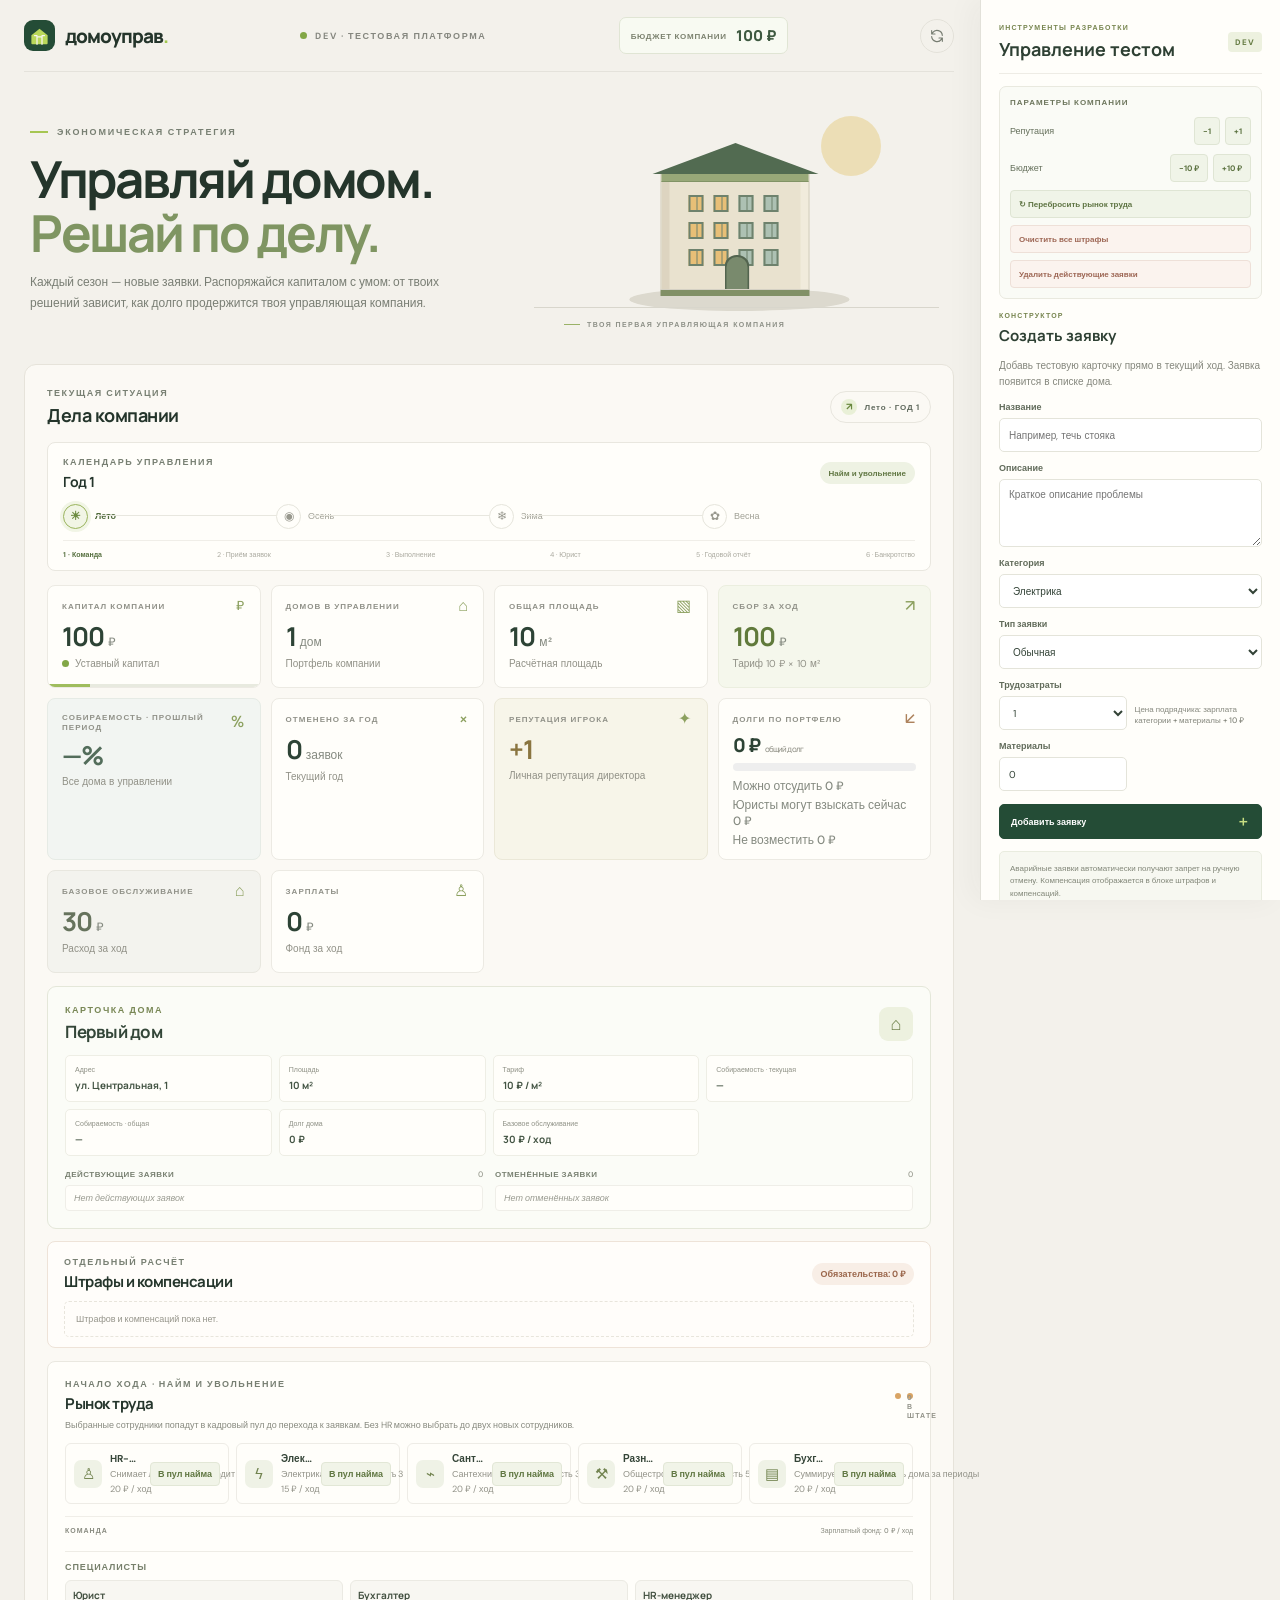
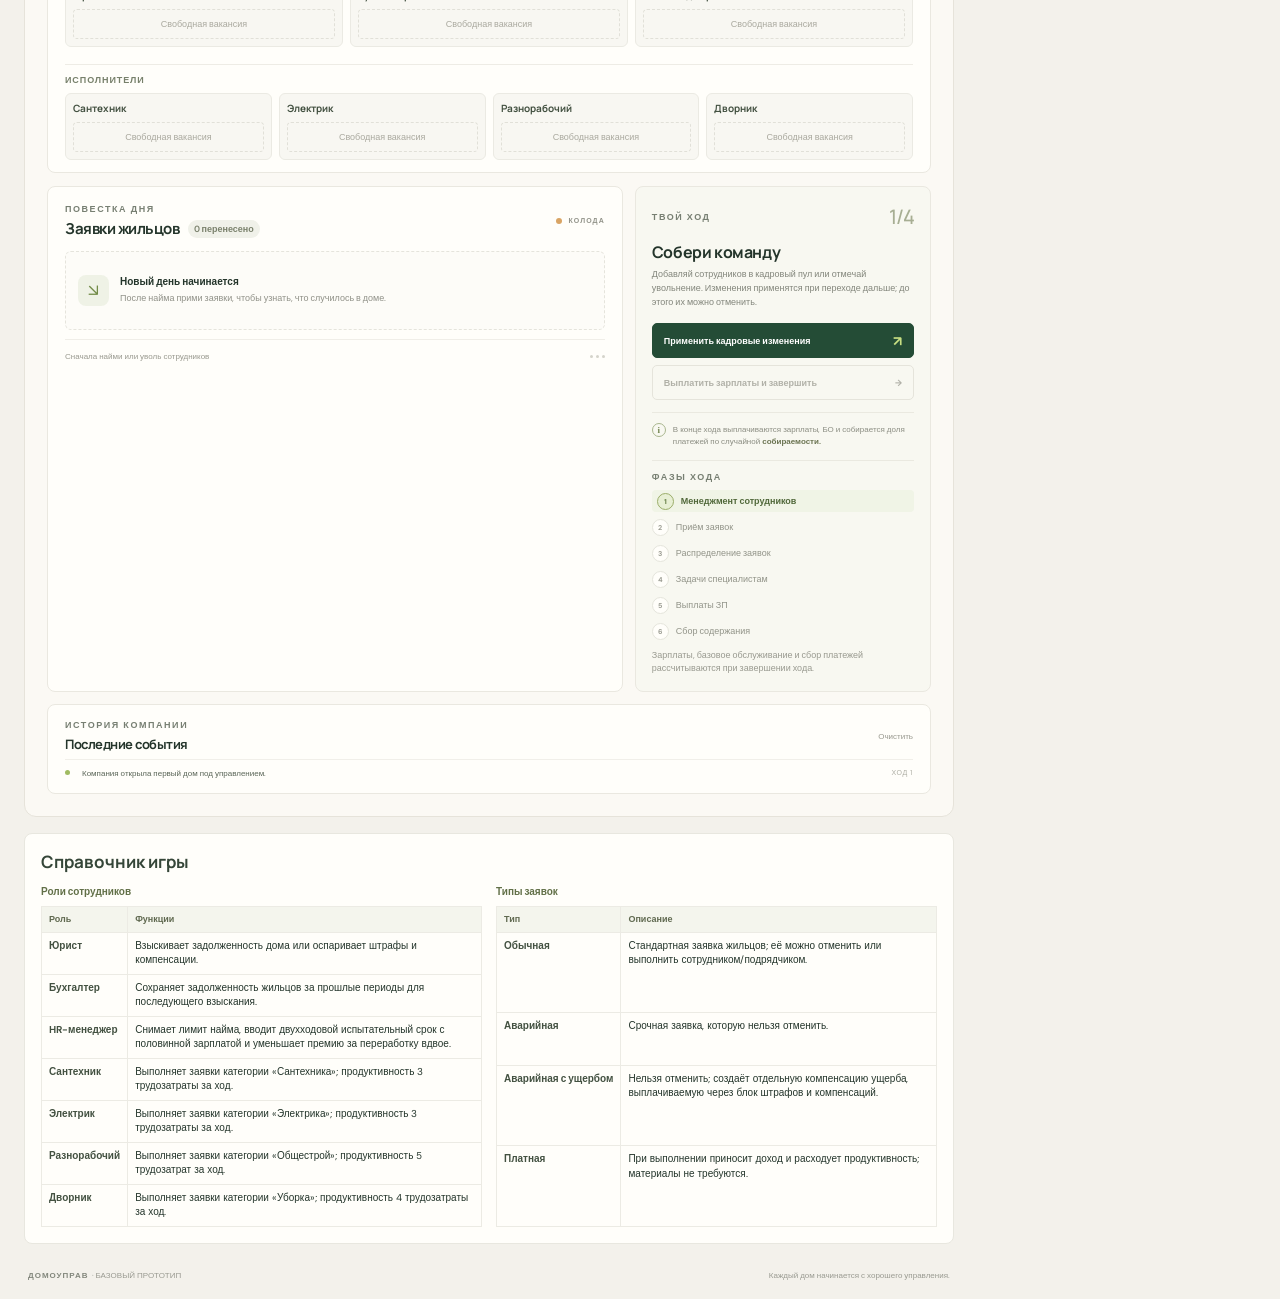
==== dev.html @ 91434162 "Prepare House Service game for GitHub Pages" ====
<!doctype html>
<html lang="ru">
<head>
  <meta charset="utf-8">
  <meta name="viewport" content="width=device-width, initial-scale=1">
  <meta name="theme-color" content="#f3f1eb">
  <title>Домоуправ — версия для разработки</title>
  <link rel="preconnect" href="https://fonts.googleapis.com">
  <link rel="preconnect" href="https://fonts.gstatic.com" crossorigin>
  <link href="https://fonts.googleapis.com/css2?family=DM+Sans:wght@400;500;600;700&family=Manrope:wght@400;500;600;700;800&display=swap" rel="stylesheet">
  <link rel="stylesheet" href="style.css">
</head>
<body class="dev-platform">
  <div class="game-shell">
    <header class="topbar">
      <a class="brand" href="#" aria-label="Домоуправ">
        <span class="brand-mark" aria-hidden="true"><svg viewBox="0 0 40 40" fill="none"><path d="M7 19.5 20 9l13 10.5v13a1.5 1.5 0 0 1-1.5 1.5h-23A1.5 1.5 0 0 1 7 32.5v-13Z" fill="currentColor"/><path d="M16 34V22h8v12M12 20h4m8 0h4" stroke="#F7F6F1" stroke-width="2" stroke-linecap="round"/></svg></span>
        <span>домоуправ<span class="brand-dot">.</span></span>
      </a>
      <div class="topbar-center"><span class="online-dot"></span> DEV · ТЕСТОВАЯ ПЛАТФОРМА</div>
      <div class="sticky-balance"><span>БЮДЖЕТ КОМПАНИИ</span><b id="sticky-capital-value">100 ₽</b></div>
      <button class="icon-button" id="reset-button" type="button" aria-label="Начать заново" title="Начать заново"><svg viewBox="0 0 24 24" fill="none"><path d="M20 11a8 8 0 0 0-14.5-4L4 9m0 0V4m0 5h5m-5 4a8 8 0 0 0 14.5 4L20 15m0 0v5m0-5h-5" stroke="currentColor" stroke-width="1.7" stroke-linecap="round" stroke-linejoin="round"/></svg></button>
    </header>

    <main>
      <section class="hero">
        <div>
          <p class="eyebrow"><span class="eyebrow-line"></span> ЭКОНОМИЧЕСКАЯ СТРАТЕГИЯ</p>
          <h1>Управляй домом.<br><span>Решай по делу.</span></h1>
          <p class="hero-copy">Каждый сезон — новые заявки. Распоряжайся капиталом с умом: от твоих решений зависит, как долго продержится твоя управляющая компания.</p>
        </div>
        <div class="hero-building" aria-hidden="true">
          <div class="sun"></div><div class="building-shadow"></div>
          <div class="building-art"><div class="roof"></div><div class="building-body"><div class="building-cap"></div><div class="windows"><i></i><i></i><i></i><i></i><i></i><i></i><i></i><i></i><i></i><i></i><i></i><i></i></div><div class="entry"></div></div><div class="building-base"></div></div>
          <div class="ground"></div><div class="hero-caption"><span class="caption-line"></span> ТВОЯ ПЕРВАЯ УПРАВЛЯЮЩАЯ КОМПАНИЯ</div>
        </div>
      </section>

      <section class="dashboard" aria-label="Игровое поле">
        <div class="dashboard-heading"><div><p class="section-label">ТЕКУЩАЯ СИТУАЦИЯ</p><h2>Дела компании</h2></div><div class="turn-pill"><span class="turn-icon">↗</span><span id="turn-label">ХОД 1</span></div></div>
        <section class="timeline-panel" aria-label="Годовой таймлайн"><div class="timeline-title"><div><p class="section-label">КАЛЕНДАРЬ УПРАВЛЕНИЯ</p><h2 id="timeline-year">Год 1</h2></div><span class="phase-badge" id="phase-label">Найм и увольнение</span></div><div class="season-track" id="season-track"></div><div class="phase-track"><span class="phase-step active" data-phase="staffing">1 · Команда</span><span class="phase-step" data-phase="drawing">2 · Приём заявок</span><span class="phase-step" data-phase="resolving">3 · Выполнение</span><span class="phase-step" data-phase="legal">4 · Юрист</span><span class="phase-step" data-phase="annualReport">5 · Годовой отчёт</span><span class="phase-step" data-phase="bankruptcy">6 · Банкротство</span></div></section>
        <section id="annual-report" class="annual-report" hidden></section>
        <section id="bankruptcy-panel" class="bankruptcy-panel" hidden></section>
        <div class="stats-grid">
          <article class="stat-card capital-card"><div class="stat-top"><span>КАПИТАЛ КОМПАНИИ</span><span class="stat-symbol ruble">₽</span></div><div class="stat-value" id="capital-value">100 <span>₽</span></div><div class="stat-note"><span class="status-dot"></span> Уставный капитал</div><div class="capital-bar"><div id="capital-bar-fill"></div></div></article>
          <article class="stat-card"><div class="stat-top"><span>ДОМОВ В УПРАВЛЕНИИ</span><span class="stat-symbol">⌂</span></div><div class="stat-value" id="houses-value">1 <span>дом</span></div><div class="stat-note">Портфель компании</div></article>
          <article class="stat-card"><div class="stat-top"><span>ОБЩАЯ ПЛОЩАДЬ</span><span class="stat-symbol">▧</span></div><div class="stat-value" id="area-value">10 <span>м²</span></div><div class="stat-note">Расчётная площадь</div></article>
          <article class="stat-card income-card"><div class="stat-top"><span>СБОР ЗА ХОД</span><span class="stat-symbol">↗</span></div><div class="stat-value" id="income-value">100 <span>₽</span></div><div class="stat-note">Тариф 10 ₽ × 10 м²</div></article>
          <article class="stat-card collection-card"><div class="stat-top"><span>СОБИРАЕМОСТЬ · ПРОШЛЫЙ ПЕРИОД</span><span class="stat-symbol">%</span></div><div class="stat-value" id="collection-value">—</div><div class="stat-note">Все дома в управлении</div></article>
          <article class="stat-card cancelled-card"><div class="stat-top"><span>ОТМЕНЕНО ЗА ГОД</span><span class="stat-symbol">×</span></div><div class="stat-value" id="cancelled-value">0 <span>заявок</span></div><div class="stat-note">Текущий год</div></article>
          <article class="stat-card reputation-card"><div class="stat-top"><span>РЕПУТАЦИЯ ИГРОКА</span><span class="stat-symbol">✦</span></div><div class="stat-value reputation-value" id="reputation-value">+1</div><div class="stat-note">Личная репутация директора</div></article>
          <article class="stat-card house-debt-card"><div class="stat-top"><span>ДОЛГИ ПО ПОРТФЕЛЮ</span><span class="stat-symbol">↙</span></div><div class="stat-value" id="house-debt-value">0 ₽</div></article>
          <article class="stat-card upkeep-card"><div class="stat-top"><span>БАЗОВОЕ ОБСЛУЖИВАНИЕ</span><span class="stat-symbol">⌂</span></div><div class="stat-value" id="upkeep-value">30 <span>₽</span></div><div class="stat-note">Расход за ход</div></article>
          <article class="stat-card"><div class="stat-top"><span>ЗАРПЛАТЫ</span><span class="stat-symbol">♙</span></div><div class="stat-value" id="payroll-value">0 <span>₽</span></div><div class="stat-note">Фонд за ход</div></article>
        </div>
        <section id="house-card" class="house-card" aria-label="Карточка дома"></section>
        <section class="penalties-panel"><div class="panel-heading"><div><p class="section-label">ОТДЕЛЬНЫЙ РАСЧЁТ</p><h2>Штрафы и компенсации</h2></div><span class="penalty-total" id="penalties-summary">Обязательства: 0 ₽</span></div><div class="penalties-list" id="penalties-list"></div></section>
        <section id="legal-panel" class="legal-panel" hidden></section>

        <section class="market-panel">
          <div class="panel-heading"><div><p class="section-label">НАЧАЛО ХОДА · НАЙМ И УВОЛЬНЕНИЕ</p><h2>Рынок труда</h2></div><span class="deck-badge"><span></span> <span id="staff-count">0 В ШТАТЕ</span></span></div>
          <p class="market-copy" id="market-copy">Рынок предлагает исполнителей и специалистов. Без HR-менеджера за ход можно нанять двух сотрудников.</p>
          <div class="market-grid" id="market-list"></div>
          <div class="team-heading"><span>КОМАНДА</span><span id="team-payroll">Зарплатный фонд: 0 ₽ / ход</span></div>
          <div class="team-list" id="team-list"></div>
        </section>

        <div class="turn-layout">
          <section class="requests-panel"><div class="panel-heading"><div><p class="section-label">ПОВЕСТКА ДНЯ</p><h2>Заявки жильцов <span class="request-count" id="request-count">0 / 2</span></h2></div><span class="deck-badge"><span></span> КОЛОДА</span></div>
            <div id="requests-list" class="requests-list"><div class="empty-state"><div class="empty-icon">↘</div><div><strong>Новый день начинается</strong><p>Открой заявки, чтобы узнать, что случилось в доме.</p></div></div></div>
            <div class="panel-footer"><span id="requests-hint">На этот ход положено 2 заявки</span><span class="footer-dots"><i></i><i></i><i></i></span></div>
          </section>
          <aside class="actions-panel"><div class="actions-heading"><p class="section-label">ТВОЙ ХОД</p><span class="round-number" id="round-number">01</span></div><h2 id="action-title">С чего начнём?</h2><p class="action-copy" id="action-copy">Разбери входящие заявки. Каждое решение стоит денег, а на кону — репутация компании.</p>
            <div class="action-buttons"><button class="primary-button" id="draw-button" type="button"><span>Принять заявки</span><span class="button-arrow">↗</span></button><button class="secondary-button" id="end-turn-button" type="button" disabled><span>Завершить ход</span><span>→</span></button></div>
            <div class="rules-note"><span class="note-icon">i</span><p>В конце хода выплачиваются зарплаты, БО и собирается доля платежей по случайной <b>собираемости.</b></p></div>
            <section class="phase-guide"><p class="section-label">ФАЗЫ ХОДА</p><ol><li data-guide-step="0"><span>1</span>Менеджмент сотрудников</li><li data-guide-step="1"><span>2</span>Приём заявок</li><li data-guide-step="2"><span>3</span>Распределение заявок</li><li data-guide-step="3"><span>4</span>Задачи специалистам</li><li data-guide-step="4"><span>5</span>Выплаты ЗП</li><li data-guide-step="5"><span>6</span>Сбор содержания</li></ol><p class="phase-guide-note">Зарплаты, базовое обслуживание и сбор платежей рассчитываются при завершении хода.</p></section>
          </aside>
        </div>
        <section class="log-panel"><div class="log-heading"><div><p class="section-label">ИСТОРИЯ КОМПАНИИ</p><h2>Последние события</h2></div><button id="clear-log-button" class="text-button" type="button">Очистить</button></div><div id="event-log" class="event-log"><div class="log-entry"><span class="log-marker"></span><span>Компания открыла первый дом под управлением.</span><time>ХОД 1</time></div></div></section>
      </section>
      <section class="staff-reference" aria-label="Справочник сотрудников и заявок">
        <h2>Справочник игры</h2>
        <div class="reference-grid">
          <table class="reference-table"><caption>Роли сотрудников</caption><thead><tr><th>Роль</th><th>Функции</th></tr></thead><tbody>
            <tr><td>Юрист</td><td>Взыскивает задолженность дома или оспаривает штрафы и компенсации.</td></tr>
            <tr><td>Бухгалтер</td><td>Сохраняет задолженность жильцов за прошлые периоды для последующего взыскания.</td></tr>
            <tr><td>HR-менеджер</td><td>Снимает лимит найма, вводит двухходовой испытательный срок с половинной зарплатой и уменьшает премию за переработку вдвое.</td></tr>
            <tr><td>Сантехник</td><td>Выполняет заявки категории «Сантехника»; продуктивность 3 трудозатраты за ход.</td></tr>
            <tr><td>Электрик</td><td>Выполняет заявки категории «Электрика»; продуктивность 3 трудозатраты за ход.</td></tr>
            <tr><td>Разнорабочий</td><td>Выполняет заявки категории «Общестрой»; продуктивность 5 трудозатрат за ход.</td></tr>
            <tr><td>Дворник</td><td>Выполняет заявки категории «Уборка»; продуктивность 4 трудозатраты за ход.</td></tr>
          </tbody></table>
          <table class="reference-table"><caption>Типы заявок</caption><thead><tr><th>Тип</th><th>Описание</th></tr></thead><tbody>
            <tr><td>Обычная</td><td>Стандартная заявка жильцов; её можно отменить или выполнить сотрудником/подрядчиком.</td></tr>
            <tr><td>Аварийная</td><td>Срочная заявка, которую нельзя отменить.</td></tr>
            <tr><td>Аварийная с ущербом</td><td>Нельзя отменить; создаёт отдельную компенсацию ущерба, выплачиваемую через блок штрафов и компенсаций.</td></tr>
            <tr><td>Платная</td><td>При выполнении приносит доход и расходует продуктивность; материалы не требуются.</td></tr>
          </tbody></table>
        </div>
      </section>
    </main>
    <footer><span>ДОМОУПРАВ <span class="footer-year">· БАЗОВЫЙ ПРОТОТИП</span></span><span>Каждый дом начинается с хорошего управления.</span></footer>
  </div>
  <aside id="dev-tools-panel" class="dev-tools-panel" hidden><div class="dev-panel-header"><div><p class="section-label">ИНСТРУМЕНТЫ РАЗРАБОТКИ</p><h2>Управление тестом</h2></div><span class="dev-badge">DEV</span></div><section class="dev-control-group"><h3>Параметры компании</h3><div class="dev-control-row"><span>Репутация</span><div><button type="button" class="dev-control-button" data-dev-action="reputation-down">−1</button><button type="button" class="dev-control-button" data-dev-action="reputation-up">+1</button></div></div><div class="dev-control-row"><span>Бюджет</span><div><button type="button" class="dev-control-button" data-dev-action="capital-down">−10 ₽</button><button type="button" class="dev-control-button" data-dev-action="capital-up">+10 ₽</button></div></div><button type="button" class="dev-wide-button" data-dev-action="reroll-market">↻ Перебросить рынок труда</button><button type="button" class="dev-wide-button dev-wide-danger" data-dev-action="clear-fines">Очистить все штрафы</button><button type="button" class="dev-wide-button dev-wide-danger" data-dev-action="clear-requests">Удалить действующие заявки</button></section><div class="dev-panel-header dev-create-heading"><div><p class="section-label">КОНСТРУКТОР</p><h2>Создать заявку</h2></div></div><p class="dev-panel-copy">Добавь тестовую карточку прямо в текущий ход. Заявка появится в списке дома.</p><form id="dev-request-form" class="dev-request-form"><label>Название<input name="title" type="text" maxlength="70" placeholder="Например, течь стояка" required></label><label>Описание<textarea name="description" rows="3" maxlength="240" placeholder="Краткое описание проблемы"></textarea></label><label>Категория<select name="category"><option>Электрика</option><option>Сантехника</option><option>Уборка</option><option>Общестрой</option></select></label><label>Тип заявки<select name="type" id="dev-type"><option value="ordinary">Обычная</option><option value="emergency">Аварийная</option><option value="emergencyDamage">Аварийная с ущербом</option><option value="paid">Платная</option></select></label><div class="dev-form-row"><label>Трудозатраты<select name="labor" id="dev-labor"><option value="1">1</option><option value="2">2</option><option value="3">3</option></select></label><p class="dev-cost-hint" id="dev-cost-hint">Цена подрядчика: зарплата категории + материалы + 10 ₽</p></div><div class="dev-form-row"><label id="dev-material-field">Материалы<input name="materialCost" id="dev-material" type="number" min="0" step="1" value="0"></label><label id="dev-damage-field" hidden>Компенсация ущерба<input name="damageCompensation" id="dev-damage" type="number" min="0" step="1" value="0"></label></div><label id="dev-payout-field" hidden>Доход при выполнении<input name="payout" id="dev-payout" type="number" min="0" step="1" value="0"></label><button class="primary-button dev-submit" type="submit"><span>Добавить заявку</span><span class="button-arrow">＋</span></button></form><div class="dev-side-note">Аварийные заявки автоматически получают запрет на ручную отмену. Компенсация отображается в блоке штрафов и компенсаций.</div><a class="dev-return-link" href="index.html">← Обычная версия игры</a></aside><div class="toast" id="toast" role="status" aria-live="polite"></div>
  <script>history.replaceState(null, "", location.pathname + "?dev=1");</script>
  <script src="game.js"></script>
</body>
</html>
---- style.css ----
:root {
  color-scheme: light;
  --paper: #f3f1eb;
  --card: #fffefa;
  --ink: #24352b;
  --muted: #7c8078;
  --line: #e8e6df;
  --green: #244c36;
  --lime: #b9d75a;
  --orange: #ec8d55;
}
* { box-sizing: border-box; }
body { margin: 0; min-width: 350px; background: var(--paper); color: var(--ink); font-family: "DM Sans", sans-serif; -webkit-font-smoothing: antialiased; }
button { font: inherit; }
.game-shell { width: min(1120px, calc(100% - 72px)); margin: 0 auto; }
.topbar { height: 72px; display: flex; align-items: center; justify-content: space-between; border-bottom: 1px solid #e4e2db; }
.brand { display: inline-flex; align-items: center; gap: 10px; color: var(--ink); text-decoration: none; font-family: "Manrope", sans-serif; font-weight: 800; font-size: 19px; letter-spacing: -1px; }
.brand-mark { width: 31px; height: 31px; border-radius: 9px; background: var(--green); color: var(--lime); display: grid; place-items: center; }
.brand-mark svg { width: 25px; height: 25px; }.brand-dot { color: #a2c84f; }
.topbar-center { display: flex; align-items: center; gap: 8px; color: #85877f; font-size: 9px; font-weight: 700; letter-spacing: 1.6px; }
.online-dot,.status-dot { width: 7px; height: 7px; border-radius: 50%; background: #82a746; display: inline-block; }
.icon-button { width: 34px; height: 34px; display: grid; place-items: center; border: 1px solid #e3e1d9; border-radius: 50%; background: transparent; color: #777d72; cursor: pointer; transition: background .2s,color .2s; }
.icon-button:hover { color: var(--green); background: #fff; }.icon-button svg { width: 16px; height: 16px; }
.hero { min-height: 292px; display: grid; grid-template-columns: 1.05fr .95fr; align-items: center; gap: 20px; padding: 31px 6px 28px; overflow: hidden; }
.eyebrow,.section-label { color: #777f72; font-size: 9px; font-weight: 700; letter-spacing: 1.8px; }
.eyebrow { display: flex; align-items: center; gap: 9px; margin: 0 0 14px; }.eyebrow-line { width: 18px; height: 2px; background: #a6c652; }
h1,h2,h3,p { margin-top: 0; }
h1 { margin-bottom: 12px; color: var(--ink); font-family: "Manrope",sans-serif; font-size: clamp(35px, 4.3vw, 51px); line-height: 1.06; letter-spacing: -2.3px; font-weight: 700; }
h1 span { color: #7f9562; }
.hero-copy { max-width: 430px; margin-bottom: 0; color: #797e74; font-size: 12px; line-height: 1.7; }
.hero-building { position: relative; min-height: 232px; height: 232px; }
.sun { position: absolute; top: 12px; right: 67px; width: 60px; height: 60px; border-radius: 50%; background: #e9d79f; opacity: .69; }
.building-shadow { position: absolute; width: 220px; height: 23px; border-radius: 50%; bottom: 25px; left: 50%; transform: translateX(-48%); background: #dcd9ce; }
.building-art { position: absolute; bottom: 40px; left: 50%; width: 149px; transform: translateX(-50%); }
.roof { height: 0; width: 166px; margin-left: -8px; border-left: 83px solid transparent; border-right: 83px solid transparent; border-bottom: 31px solid #526b51; }
.building-body { position: relative; width: 149px; height: 116px; border: 1px solid #d5d1c4; border-top: 0; background: #e9e2cf; box-shadow: inset 8px 0 #ddd4c0, inset -8px 0 #f1ebdc; }
.building-cap { height: 8px; background: #98a878; border-bottom: 1px solid #819365; }
.windows { width: 92px; margin: 13px auto 0; display: grid; grid-template-columns: repeat(4,15px); grid-auto-rows: 17px; gap: 10px 10px; }
.windows i { position: relative; display: block; background: #adc1b3; border: 2px solid #6e826d; }
.windows i:nth-child(4n+1),.windows i:nth-child(4n+2) { background: #e8bf77; }
.windows i::after { content: ""; position: absolute; left: 50%; top: 0; height: 100%; border-left: 1px solid #6e826d; }
.entry { position: absolute; bottom: 0; left: 63px; width: 25px; height: 34px; border: 2px solid #53644f; border-bottom: 0; border-radius: 12px 12px 0 0; background: #798a6d; }
.building-base { height: 6px; background: #819066; }
.ground { position: absolute; left: 3%; right: 2%; bottom: 28px; height: 1px; background: #d8d6cc; }
.hero-caption { position: absolute; left: 10%; bottom: 7px; display: flex; align-items: center; gap: 7px; color: #8d9087; font-size: 7px; font-weight: 700; letter-spacing: 1.4px; }
.caption-line { width: 16px; height: 1px; background: #9ab267; }
.dashboard { border: 1px solid #e6e3da; border-radius: 12px; padding: 22px; background: rgba(255,254,250,.67); }
.dashboard-heading,.panel-heading,.log-heading { display: flex; align-items: center; justify-content: space-between; }
.dashboard-heading { margin-bottom: 15px; }.section-label { margin: 0 0 5px; font-size: 8px; letter-spacing: 1.55px; }
.dashboard h2,.log-heading h2 { margin: 0; font: 700 18px/1.25 "Manrope",sans-serif; letter-spacing: -.5px; }
.timeline-panel { margin: 0 0 14px; padding: 13px 15px 11px; border: 1px solid #e9e7df; border-radius: 8px; background: #fffefa; }.timeline-title { display: flex; align-items: center; justify-content: space-between; }.timeline-title h2 { font-size: 14px; }.phase-badge { padding: 6px 9px; border-radius: 15px; background: #eef2e3; color: #617743; font-size: 8px; font-weight: 700; }.season-track { display: grid; grid-template-columns: repeat(4,1fr); margin-top: 12px; }.season-node { position: relative; display: flex; align-items: center; gap: 7px; min-height: 28px; color: #a1a196; font-size: 9px; }.season-node:not(:last-child)::after { position: absolute; top: 13px; left: 33px; right: 0; z-index: 0; height: 1px; background: #e8e7df; content: ""; }.season-icon { z-index: 1; display: grid; place-items: center; width: 25px; height: 25px; border: 1px solid #e6e5dc; border-radius: 50%; background: #fffefa; color: #98988e; font-size: 12px; }.season-current { color: #526c3e; font-weight: 700; }.season-current .season-icon { border-color: #9ab45d; background: #f1f5e5; color: #6d8c42; box-shadow: 0 0 0 3px #f1f5e5; }.season-done .season-icon { border-color: #dfe8cf; background: #eaf0dc; color: #6f884b; }.phase-track { display: flex; justify-content: space-between; gap: 6px; margin-top: 10px; padding-top: 9px; border-top: 1px solid #f0eee8; }.phase-step { color: #aaa99f; font-size: 7px; }.phase-step.active { color: #536d3c; font-weight: 700; }.phase-step.phase-done { color: #7a8e5b; }
.annual-report[hidden] { display: none; }.annual-report { margin-bottom: 14px; padding: 17px; border: 1px solid #dfe7d4; border-radius: 8px; background: #f8faf2; }.report-heading { display: flex; align-items: center; justify-content: space-between; margin-bottom: 12px; }.report-heading h2 { font-size: 18px; }.report-stamp { padding: 5px 8px; border: 1px solid #d7e0c7; border-radius: 4px; color: #758752; font-size: 7px; font-weight: 700; letter-spacing: 1px; }.report-columns { display: grid; grid-template-columns: 1fr 1fr; gap: 10px; }.report-column { padding: 12px; border: 1px solid #e9ecdf; border-radius: 6px; background: #fffefa; }.report-column h3 { margin: 0 0 10px; color: #41533e; font: 700 11px "Manrope",sans-serif; }.report-money { display: grid; grid-template-columns: 1fr 1fr; gap: 7px; margin-bottom: 9px; }.report-money>div,.report-count-grid>div { display: flex; justify-content: space-between; align-items: center; gap: 6px; min-width: 0; padding: 7px; border-radius: 4px; background: #f7f8f2; }.report-money span,.report-count-grid span { color: #898b80; font-size: 8px; }.report-money b { color: #3e5940; font: 700 12px "Manrope",sans-serif; white-space: nowrap; }.report-count-grid { display: grid; gap: 4px; }.report-count-grid>div { padding: 5px 7px; }.report-count-grid b { color: #354638; font: 700 10px "Manrope",sans-serif; }.report-footnote { margin: 10px 0; color: #82867a; font-size: 8px; }.report-footnote b { color: #586e3d; }.next-year-button { max-width: 250px; }
.turn-pill { display: flex; align-items: center; gap: 7px; border: 1px solid #e8e6de; border-radius: 20px; padding: 7px 10px; color: #5d675b; font-size: 8px; font-weight: 700; letter-spacing: .8px; }
.turn-icon { display: grid; place-items: center; width: 16px; height: 16px; border-radius: 50%; background: #e9f0d7; color: #69883e; font-size: 10px; }
.stats-grid { display: grid; grid-template-columns: repeat(4,1fr); gap: 10px; }
.stat-card { position: relative; min-height: 103px; padding: 13px 14px 11px; border: 1px solid #eceae3; border-radius: 8px; background: #fffefa; overflow: hidden; }
.stat-top { display: flex; justify-content: space-between; align-items: center; color: #909188; font-size: 7px; font-weight: 700; letter-spacing: 1.05px; }
.stat-symbol { color: #8ca05f; font-size: 16px; font-weight: 500; line-height: 14px; }.ruble { font-size: 13px; }
.stat-value { margin-top: 10px; color: #2d4335; font: 700 26px/1 "Manrope",sans-serif; letter-spacing: -.9px; }
.stat-value span { color: #858a80; font: 500 12px "DM Sans",sans-serif; letter-spacing: 0; }.stat-value.negative { color: #bc5e4c; }
.stat-note { margin-top: 7px; color: #919187; font-size: 9px; }.capital-card .stat-note { display: flex; align-items: center; gap: 6px; }
.capital-bar { position: absolute; bottom: 0; left: 0; width: 100%; height: 3px; background: #e8eadf; }.capital-bar div { height: 100%; width: 100%; background: #9fbd5d; transition: width .3s; }
.income-card { background: #f5f7ec; border-color: #ebeedf; }.income-card .stat-value { color: #607a3b; }
.collection-card { background: #f2f5f2; border-color: #e6ebe5; }.collection-card .stat-value { color: #536d5b; }
.reputation-card { background: #f7f5e9; border-color: #ebe8d8; }.reputation-card .stat-value { color: #8a7540; }.reputation-value.negative { color: #bc5e4c; }
.upkeep-card { background: #f3f3ee; border-color: #e8e7df; }.upkeep-card .stat-value { color: #66735d; }.house-debt-card .stat-symbol { color: #ad825c; }
.market-panel { margin-top: 13px; padding: 16px 17px 12px; border: 1px solid #eae8e0; border-radius: 8px; background: #fffefa; }.market-panel .panel-heading { margin-bottom: 5px; }.market-panel .panel-heading h2 { font-size: 15px; }.market-copy { margin: 0 0 11px; color: #898b80; font-size: 9px; line-height: 1.5; }.market-grid { display: grid; grid-template-columns: repeat(5,minmax(0,1fr)); gap: 7px; }.worker-card,.team-member { display: flex; align-items: center; gap: 8px; min-width: 0; padding: 8px; border: 1px solid #eeece6; border-radius: 6px; background: #fffefa; }.worker-hired { background: #f7f9f1; border-color: #e3e9d7; }.worker-icon { display: grid; place-items: center; flex: 0 0 28px; width: 28px; height: 28px; border-radius: 7px; background: #eff2e6; color: #71834f; font-size: 15px; }.worker-info { display: flex; flex: 1; min-width: 0; flex-direction: column; gap: 3px; }.worker-info strong { overflow: hidden; color: #354538; font-size: 9px; text-overflow: ellipsis; white-space: nowrap; }.worker-info span { color: #939389; font-size: 7px; white-space: nowrap; }.hire-button,.fire-button { flex: 0 0 auto; padding: 5px 7px; border: 1px solid #e2e7d6; border-radius: 4px; background: #f1f4e8; color: #607742; font-size: 8px; font-weight: 700; cursor: pointer; }.hire-button:disabled,.fire-button:disabled { border-color: #eeece6; background: #f7f6f2; color: #aaa99f; cursor: default; }.team-heading { display: flex; justify-content: space-between; margin-top: 12px; padding: 9px 0 6px; border-top: 1px solid #f0eee8; color: #898b80; font-size: 7px; font-weight: 700; letter-spacing: 1px; }.team-heading span:last-child { font-weight: 500; letter-spacing: 0; }.team-list { display: grid; grid-template-columns: repeat(3,minmax(0,1fr)); gap: 7px; }.team-member { flex-wrap: wrap; }.worker-status { color: #728a4e; font-size: 7px; white-space: nowrap; }.worker-status.used { color: #99968a; }.worker-status.unhappy { color: #b26d50; }.team-unhappy { background: #fdf8f3; border-color: #f0e2d7; }.fire-button { margin-left: auto; padding: 4px 6px; background: #faf2ed; border-color: #f0e0d6; color: #a76b4c; }.team-empty { padding: 10px; border: 1px dashed #e5e4dc; border-radius: 5px; color: #99988e; font-size: 8px; }
.fire-actions { display: flex; flex-wrap: wrap; justify-content: flex-end; gap: 5px; width: 100%; margin-left: auto; }.fire-actions button { font-size: 7px; }.fire-unpaid-button { padding: 4px 6px; border: 1px solid #f0e0d6; border-radius: 4px; background: #fdf5f1; color: #a7604c; cursor: pointer; }.fire-unpaid-button:disabled { border-color: #eeece6; background: #f7f6f2; color: #aaa99f; cursor: default; }
.legal-panel[hidden] { display: none; }.legal-panel { margin: 13px 0 0; padding: 17px; border: 1px solid #e7e6dc; border-radius: 8px; background: #fbfcf6; }.legal-heading { display: flex; justify-content: space-between; align-items: center; }.legal-heading .section-label { margin-bottom: 4px; color: #788755; }.legal-heading h2 { margin: 0; color: #354938; font: 700 16px "Manrope",sans-serif; }.legal-mark { display: grid; place-items: center; width: 34px; height: 34px; border-radius: 9px; background: #edf1df; color: #6c7f46; font: 700 19px Georgia,serif; }.legal-copy { margin: 8px 0 12px; color: #7e8475; font-size: 9px; line-height: 1.5; }.legal-options { display: grid; gap: 7px; }.legal-option { display: flex; justify-content: space-between; align-items: center; gap: 12px; padding: 10px; border: 1px solid #e9e9df; border-radius: 6px; background: #fffefa; }.legal-option>div { display: grid; gap: 3px; }.legal-option strong { color: #485545; font-size: 9px; }.legal-option span,.legal-empty,.legal-complete { color: #909187; font-size: 8px; }.legal-action-button,.legal-skip-button { padding: 7px 10px; border: 1px solid #dce5d2; border-radius: 5px; background: #eff3e7; color: #596d3e; font-size: 8px; font-weight: 700; cursor: pointer; }.legal-action-button:disabled { opacity: .55; cursor: default; }.legal-empty { padding: 10px; border: 1px dashed #e5e4dc; border-radius: 5px; }.legal-complete { margin-top: 11px; padding: 9px 10px; border-radius: 5px; background: #f0f4e8; color: #66784a; }.legal-skip-button { margin-top: 10px; background: transparent; border-color: #e5e4dc; color: #85867d; }.report-reputation { display: grid; grid-template-columns: minmax(165px,.7fr) 1.3fr; gap: 10px; align-items: center; margin-bottom: 11px; padding: 10px; border: 1px solid #e6e8d9; border-radius: 6px; background: #fffefa; }.report-reputation>div { display: flex; flex-direction: column; gap: 4px; }.report-reputation span { color: #85877c; font-size: 8px; }.report-reputation b { color: #75653d; font: 700 15px "Manrope",sans-serif; }.report-reputation ul { display: grid; gap: 3px; margin: 0; padding-left: 13px; color: #82867a; font-size: 8px; }
.penalties-panel { margin: 12px 0 0; padding: 14px 16px 10px; border: 1px solid #eee3d8; border-radius: 8px; background: #fffdfa; }.penalties-panel .panel-heading { margin-bottom: 9px; }.penalties-panel .panel-heading h2 { font-size: 15px; }.penalty-total { padding: 5px 8px; border-radius: 12px; background: #f8eee6; color: #9b674c; font-size: 8px; font-weight: 700; }.penalties-list { display: grid; gap: 6px; max-height: 220px; overflow: auto; }.penalty-row { display: grid; grid-template-columns: 25px minmax(0,1fr) auto auto auto; align-items: center; gap: 9px; min-height: 43px; padding: 6px 8px; border: 1px solid #efece5; border-radius: 5px; background: #fffefa; }.penalty-icon { display: grid; place-items: center; width: 23px; height: 23px; border-radius: 50%; background: #faeae3; color: #a85842; font-size: 11px; font-weight: 700; }.penalty-info { display: flex; min-width: 0; flex-direction: column; gap: 3px; }.penalty-info strong { overflow: hidden; color: #485347; font-size: 8px; text-overflow: ellipsis; white-space: nowrap; }.penalty-info span { color: #97958b; font-size: 7px; }.penalty-amount { color: #8d523f; font: 700 11px "Manrope",sans-serif; white-space: nowrap; }.penalty-status { color: #a16c54; font-size: 7px; white-space: nowrap; }.penalty-paid .penalty-icon { background: #eaf1df; color: #6d8747; }.penalty-paid .penalty-amount,.penalty-paid .penalty-status { color: #768564; }.penalty-written-off .penalty-icon { background: #efeee9; color: #8c8c82; }.penalty-written-off .penalty-status { color: #8c8c82; }.pay-penalty-button { padding: 6px 9px; border: 1px solid #e8d6c9; border-radius: 4px; background: #f8eee6; color: #8d5a40; font-size: 8px; font-weight: 700; cursor: pointer; }.pay-penalty-button:hover { background: #f3e1d4; }.pay-penalty-button:disabled { border-color: #ece8e1; background: #f7f6f2; color: #aaa99f; cursor: not-allowed; }.penalties-empty { padding: 11px; border: 1px dashed #e8e5dc; border-radius: 5px; color: #96958b; font-size: 8px; }.penalty-compensation { background: #fffaf5; border-color: #f0e2d6; }.penalty-compensation .penalty-icon { background: #faeee2; color: #a86d42; }
.penalty-compensation { background: #fffaf5; border-color: #f0e2d6; }.penalty-compensation .penalty-icon { background: #faeee2; color: #a86d42; }.house-debt-card .stat-symbol { color: #ad825c; }
.legal-panel[hidden] { display: none; }.legal-panel { margin: 13px 0 0; padding: 17px; border: 1px solid #e7e6dc; border-radius: 8px; background: #fbfcf6; }.legal-heading { display: flex; justify-content: space-between; align-items: center; }.legal-heading .section-label { margin-bottom: 4px; color: #788755; }.legal-heading h2 { margin: 0; color: #354938; font: 700 16px "Manrope",sans-serif; }.legal-mark { display: grid; place-items: center; width: 34px; height: 34px; border-radius: 9px; background: #edf1df; color: #6c7f46; font: 700 19px Georgia,serif; }.legal-copy { margin: 8px 0 12px; color: #7e8475; font-size: 9px; line-height: 1.5; }.legal-options { display: grid; gap: 7px; }.legal-option { display: flex; justify-content: space-between; align-items: center; gap: 12px; padding: 10px; border: 1px solid #e9e9df; border-radius: 6px; background: #fffefa; }.legal-option>div { display: grid; gap: 3px; }.legal-option strong { color: #485545; font-size: 9px; }.legal-option span,.legal-empty,.legal-complete { color: #909187; font-size: 8px; }.legal-action-button,.legal-skip-button { padding: 7px 10px; border: 1px solid #dce5d2; border-radius: 5px; background: #eff3e7; color: #596d3e; font-size: 8px; font-weight: 700; cursor: pointer; }.legal-action-button:disabled { opacity: .55; cursor: default; }.legal-empty { padding: 10px; border: 1px dashed #e5e4dc; border-radius: 5px; }.legal-complete { margin-top: 11px; padding: 9px 10px; border-radius: 5px; background: #f0f4e8; color: #66784a; }.legal-skip-button { margin-top: 10px; background: transparent; border-color: #e5e4dc; color: #85867d; }
.bankruptcy-panel[hidden] { display: none; }.bankruptcy-panel { margin-bottom: 14px; padding: 18px; border: 1px solid #edcfc3; border-radius: 8px; background: #fff8f4; }.bankruptcy-heading { display: flex; align-items: center; gap: 10px; }.bankruptcy-mark { display: grid; place-items: center; width: 32px; height: 32px; border-radius: 50%; background: #f7e2d9; color: #aa563f; font: 800 17px "Manrope",sans-serif; }.bankruptcy-heading .section-label { margin-bottom: 4px; color: #a36c59; }.bankruptcy-heading h2 { margin: 0; color: #613e33; font: 700 17px "Manrope",sans-serif; }.bankruptcy-panel>p { max-width: 750px; margin: 11px 0 14px; color: #806d64; font-size: 10px; line-height: 1.6; }.bankruptcy-button { display: flex; justify-content: space-between; align-items: center; width: min(360px,100%); min-height: 38px; padding: 0 12px; border: 1px solid #9c5543; border-radius: 5px; background: #a65e4a; color: #fff; font-size: 9px; font-weight: 700; cursor: pointer; }.bankruptcy-button:hover { background: #914d3b; }
.turn-layout { display: grid; grid-template-columns: 1.75fr .9fr; gap: 12px; margin-top: 13px; }
.requests-panel,.actions-panel,.log-panel { border: 1px solid #eae8e0; border-radius: 8px; background: #fffefa; }
.requests-panel { padding: 16px 17px 0; }.panel-heading { margin-bottom: 12px; }.panel-heading h2 { font-size: 15px; }
.request-count { display: inline-block; margin-left: 6px; padding: 3px 6px; border-radius: 10px; background: #f0f1e9; color: #7a816c; vertical-align: 2px; font: 600 9px "DM Sans",sans-serif; letter-spacing: 0; }
.deck-badge { display: flex; align-items: center; gap: 6px; color: #929389; font-size: 7px; font-weight: 700; letter-spacing: 1.1px; }.deck-badge span { width: 6px; height: 6px; border-radius: 50%; background: #d9a464; }
.requests-list { display: grid; gap: 7px; }
.empty-state { display: flex; align-items: center; gap: 11px; min-height: 79px; padding: 12px; border: 1px dashed #e5e4dc; border-radius: 6px; background: #fdfcf8; }
.empty-icon { display: grid; place-items: center; flex: 0 0 31px; height: 31px; border-radius: 8px; background: #eff2e6; color: #728b47; font-size: 17px; }
.empty-state strong { display: block; margin-bottom: 4px; font-size: 10px; font-weight: 600; }.empty-state p { margin: 0; color: #909188; font-size: 9px; line-height: 1.4; }
.request-card { display: grid; grid-template-columns: 34px minmax(0,1fr) 102px; gap: 10px; padding: 11px 9px; border: 1px solid #eeece6; border-radius: 6px; background: #fffefa; animation: rise .22s ease-out both; }
@keyframes rise { from { opacity: 0; transform: translateY(5px); } to { opacity: 1; transform: translateY(0); } }
.request-icon { display: grid; place-items: center; width: 32px; height: 32px; border-radius: 8px; background: #f1f1e7; color: #71834f; font-size: 17px; }
.request-meta { display: flex; gap: 8px; align-items: center; margin: 1px 0 4px; color: #99988d; font-size: 7px; font-weight: 700; letter-spacing: .75px; text-transform: uppercase; }
.cancelled-label { color: #ad6550; }.request-cancelled { border-color: #f0dfd8; background: #fdf8f5; }.request-cancelled .request-icon { background: #f7e9e3; color: #ac6d59; }
.resolved-label { color: #6f9143; }.carried-label { color: #c07d43; }.labor-badge { display: inline-flex; padding: 2px 4px; border-radius: 8px; background: #f0f1e9; color: #7a816c; font-size: 7px; letter-spacing: 0; text-transform: none; }.request-info h3 { margin: 0 0 3px; font-size: 10px; font-weight: 700; }.request-info p { margin: 0; color: #85867d; font-size: 9px; line-height: 1.45; }
.request-type-badge { display: inline-flex; padding: 2px 5px; border-radius: 8px; background: #f0f1e9; color: #7a816c; font-size: 7px; letter-spacing: 0; text-transform: none; white-space: nowrap; }.type-emergency,.type-emergencyDamage { background: #faeae3; color: #a85842; }.type-paid { background: #e8f1e7; color: #4f7a53; }.damage-note { color: #a85842 !important; font-size: 7px !important; }.payout-note { color: #4f7a53 !important; font-size: 7px !important; }.emergency-lock-note { max-width: 130px; color: #a85842; font-size: 7px; text-align: right; }
.request-cost { display: flex; flex-direction: column; align-items: flex-end; gap: 2px; color: #303d32; }.request-cost>b { font: 700 12px "Manrope",sans-serif; }.request-cost>span:not(.done-check) { color: #a09f94; font-size: 8px; }
.request-actions { display: flex; flex-direction: column; align-items: flex-end; gap: 4px; width: 100%; margin-top: 5px; }.staff-solve-button,.overtime-unpaid-button { max-width: 100%; padding: 5px 6px; border: 1px solid #dce7d9; border-radius: 4px; background: #edf4ed; color: #4d7256; font-size: 7px; font-weight: 700; line-height: 1.3; white-space: normal; text-align: right; cursor: pointer; }.staff-solve-button:hover { background: #dcebdd; }.staff-solve-button:disabled { border-color: #eeece6; background: #f7f6f2; color: #aaa99f; cursor: default; }.overtime-unpaid-button { border-color: #f0e0d6; background: #faf2ed; color: #a76b4c; }.overtime-unpaid-button:hover { background: #f5e6dc; }.overtime-unpaid-button:disabled { opacity: .55; cursor: default; }.used-note { max-width: 130px; color: #a09b8d; font-size: 7px; text-align: right; }.material-note { color: #b18850 !important; font-size: 7px !important; }.request-cancel-button { max-width: 100%; padding: 4px 6px; border: 1px solid #eee1da; border-radius: 4px; background: #fffaf7; color: #a56e5c; font-size: 7px; cursor: pointer; }.request-cancel-button:hover { background: #f8eae3; }.request-cancel-button:disabled { opacity: .55; cursor: default; }
.solve-button { display: flex; align-items: center; gap: 7px; margin-top: 5px; padding: 5px 8px; border: 0; border-radius: 4px; background: #edf2df; color: #526a39; font-size: 8px; font-weight: 700; cursor: pointer; transition: background .18s; }.solve-button:hover { background: #dfe9c6; }.solve-button:disabled { background: #f1efeb; color: #aaa79d; cursor: not-allowed; }
.done-check { display: grid; place-items: center; width: 19px; height: 19px; margin-top: 5px; border-radius: 50%; background: #edf3df; color: #6d8b41; font-size: 12px; }.request-card.resolved { background: #fcfdf8; border-color: #e8eddd; }
.panel-footer { display: flex; justify-content: space-between; align-items: center; min-height: 34px; margin-top: 9px; border-top: 1px solid #f0eee8; color: #98988e; font-size: 8px; }.footer-dots { display: flex; gap: 3px; }.footer-dots i { width: 3px; height: 3px; border-radius: 50%; background: #d5d4cb; }
.actions-panel { padding: 16px; background: #f8f8f1; }.actions-heading { display: flex; justify-content: space-between; align-items: center; }.actions-heading .section-label { margin-bottom: 0; }.round-number { color: #a7ae93; font: 500 20px "Manrope",sans-serif; letter-spacing: -1px; }
.actions-panel h2 { margin: 11px 0 5px; font: 700 16px "Manrope",sans-serif; letter-spacing: -.4px; }.action-copy { min-height: 43px; margin: 0; color: #83867c; font-size: 9px; line-height: 1.55; }
.action-buttons { display: grid; gap: 7px; margin-top: 12px; }.primary-button,.secondary-button { display: flex; justify-content: space-between; align-items: center; width: 100%; min-height: 35px; padding: 0 11px; border-radius: 5px; font-size: 9px; font-weight: 700; cursor: pointer; transition: transform .15s, background .15s; }.primary-button { border: 1px solid var(--green); background: var(--green); color: white; }.primary-button:not(:disabled):hover { background: #315c42; transform: translateY(-1px); }.button-arrow { color: #c7de82; font-size: 14px; }.primary-button:disabled { opacity: .55; cursor: default; }.secondary-button { border: 1px solid #e5e4db; background: transparent; color: #5c6659; }.secondary-button:not(:disabled):hover { background: #fff; }.secondary-button:disabled { color: #b1b1a8; cursor: default; }
.rules-note { display: flex; align-items: flex-start; gap: 7px; margin-top: 12px; padding-top: 10px; border-top: 1px solid #eae9e0; }.note-icon { display: grid; place-items: center; flex: 0 0 14px; width: 14px; height: 14px; border: 1px solid #a9b68e; border-radius: 50%; color: #71844d; font: 600 9px Georgia,serif; }.rules-note p { margin: 0; color: #8b8d82; font-size: 8px; line-height: 1.5; }.rules-note b { color: #69724f; font-weight: 600; }
.log-panel { margin-top: 12px; padding: 14px 17px 8px; }.log-heading { margin-bottom: 7px; }.log-heading h2 { font-size: 13px; }.text-button { padding: 4px 0; border: 0; background: none; color: #98988e; font-size: 8px; cursor: pointer; }.text-button:hover { color: #455b42; }
.event-log { max-height: 108px; overflow: auto; }.log-entry { display: grid; grid-template-columns: 9px minmax(0,1fr) 45px; gap: 8px; align-items: center; min-height: 26px; border-top: 1px solid #f1efe9; color: #8d8e84; font-size: 8px; }.log-entry.latest { color: #5a6557; }.log-marker { width: 5px; height: 5px; border-radius: 50%; background: #d4d6c9; }.latest .log-marker { background: #a0bb61; }.log-entry time { color: #adada3; font-size: 7px; text-align: right; letter-spacing: .6px; }.muted-entry { color: #a09f95; }
footer { display: flex; justify-content: space-between; align-items: center; padding: 14px 4px 19px; color: #82877c; font-size: 8px; font-weight: 700; letter-spacing: 1px; }footer span:last-child { font-weight: 400; letter-spacing: 0; color: #999a91; }.footer-year { color: #a0a196; font-weight: 500; }
.toast { position: fixed; z-index: 5; right: 24px; bottom: 24px; max-width: calc(100vw - 48px); padding: 11px 16px; border: 1px solid #4f6b52; border-radius: 7px; background: #244c36; color: #fff; font-size: 11px; box-shadow: 0 8px 24px #1f332933; opacity: 0; transform: translateY(8px); pointer-events: none; transition: opacity .2s,transform .2s; }.toast.visible { opacity: 1; transform: translateY(0); }
button:focus-visible,a:focus-visible { outline: 3px solid #adc75f; outline-offset: 3px; }
@media (max-width: 760px) { .game-shell { width: min(620px, calc(100% - 32px)); }.hero { grid-template-columns: 1fr .7fr; min-height: 245px; padding-top: 25px; }.hero-building { transform: scale(.82); transform-origin: center; margin-left: -20px; }.stats-grid { grid-template-columns: repeat(2,1fr); }.market-grid { grid-template-columns: repeat(2,minmax(0,1fr)); }.team-list { grid-template-columns: 1fr; }.report-columns { grid-template-columns: 1fr; }.turn-layout { grid-template-columns: 1fr; }.actions-panel { display: grid; grid-template-columns: 1fr 1fr; column-gap: 18px; }.actions-heading { grid-column: 1/-1; }.actions-panel h2,.action-copy { grid-column: 1; }.action-buttons { grid-column: 2; grid-row: 2/4; margin-top: 12px; }.rules-note { grid-column: 1/-1; } }
@media (max-width: 500px) { .game-shell { width: calc(100% - 24px); }.topbar { height: 61px; }.topbar-center { font-size: 7px; letter-spacing: 1px; }.hero { min-height: unset; display: block; padding: 27px 5px 14px; }.hero h1 { font-size: 39px; }.hero-copy { max-width: 360px; font-size: 11px; }.hero-building { min-height: 175px; height: 175px; margin-top: -2px; transform: scale(.76); transform-origin: top center; margin-bottom: -32px; }.dashboard { padding: 13px; }.dashboard h2 { font-size: 16px; }.timeline-panel { padding: 11px 9px; }.season-node { gap: 4px; font-size: 8px; }.season-node:not(:last-child)::after { left: 27px; }.season-icon { width: 22px; height: 22px; font-size: 10px; }.phase-track { flex-wrap: wrap; justify-content: flex-start; gap: 7px 12px; }.phase-step { font-size: 7px; }.report-money { grid-template-columns: 1fr; }.report-columns { grid-template-columns: 1fr; }.report-reputation { grid-template-columns: 1fr; }.stat-card { min-height: 96px; padding: 11px; }.stat-top { font-size: 6px; }.stat-value { font-size: 23px; }.requests-panel { padding: 13px 10px 0; }.request-card { grid-template-columns: 29px minmax(0,1fr) 78px; gap: 7px; padding: 9px 6px; }.request-icon { width: 27px; height: 27px; }.request-cost>b { font-size: 10px; }.request-info p { font-size: 8px; }.actions-panel { display: block; padding: 13px; }.actions-panel h2 { margin-top: 10px; }.action-copy { min-height: unset; }.action-buttons { margin-top: 11px; }.rules-note { margin-top: 10px; }.log-panel { padding: 12px 10px 5px; }footer { align-items: flex-start; gap: 10px; font-size: 7px; }footer span:last-child { max-width: 135px; text-align: right; line-height: 1.45; } }
@media (max-width: 500px) { .penalty-row { grid-template-columns: 25px minmax(0,1fr) auto; gap: 5px 7px; }.penalty-icon { grid-column: 1; grid-row: 1/4; }.penalty-info { grid-column: 2/4; }.penalty-amount { grid-column: 2; }.penalty-status { grid-column: 2; }.pay-penalty-button { grid-column: 3; grid-row: 2/4; } }
@media (prefers-reduced-motion: reduce) { *,*::before,*::after { scroll-behavior: auto !important; animation-duration: .01ms !important; transition-duration: .01ms !important; } }

/* Developer duplicate platform */
.dev-tools-panel[hidden] { display: none; }
.dev-platform .game-shell { width: calc(100% - 350px); max-width: 1120px; margin: 0 326px 0 24px; }
.dev-tools-panel { position: fixed; z-index: 4; inset: 0 0 0 auto; display: flex; width: 300px; flex-direction: column; gap: 12px; padding: 23px 18px; overflow-y: auto; border-left: 1px solid #e2e1d9; background: #fffefa; box-shadow: -8px 0 28px #27382a0b; }
.dev-panel-header { display: flex; justify-content: space-between; align-items: center; padding-bottom: 12px; border-bottom: 1px solid #eeece5; }
.dev-panel-header .section-label { margin: 0 0 5px; color: #77854f; font-size: 7px; letter-spacing: 1.2px; }
.dev-panel-header h2 { margin: 0; color: #2e4033; font: 700 18px "Manrope",sans-serif; }
.dev-badge { padding: 5px 7px; border-radius: 4px; background: #edf1df; color: #667c43; font-size: 8px; font-weight: 800; letter-spacing: 1px; }
.dev-panel-copy { margin: 0; color: #85877d; font-size: 10px; line-height: 1.55; }.dev-control-group { display: grid; gap: 7px; padding: 10px; border: 1px solid #e9e9df; border-radius: 7px; background: #fafbf6; }.dev-control-group h3 { margin: 0 0 2px; color: #6d765d; font-size: 8px; letter-spacing: 1px; text-transform: uppercase; }.dev-control-row { display: flex; justify-content: space-between; align-items: center; min-height: 30px; color: #65705c; font-size: 9px; }.dev-control-row>div { display: flex; gap: 5px; }.dev-control-button,.dev-wide-button { min-height: 28px; padding: 5px 8px; border: 1px solid #dfe5d4; border-radius: 4px; background: #f0f4e8; color: #5e7443; font-size: 8px; font-weight: 700; cursor: pointer; }.dev-control-button:hover,.dev-wide-button:hover { background: #e5ecd7; }.dev-wide-button { width: 100%; text-align: left; }.dev-wide-danger { border-color: #eee0d8; background: #fbf3ee; color: #9d6654; }.dev-wide-danger:hover { background: #f6e8e0; }.dev-create-heading { padding-bottom: 0; border-bottom: 0; }.dev-create-heading h2 { font-size: 15px; }
.dev-request-form { display: grid; gap: 10px; }
.dev-request-form label { display: grid; gap: 5px; color: #616b5a; font-size: 9px; font-weight: 700; }
.dev-request-form input,.dev-request-form select,.dev-request-form textarea { width: 100%; min-height: 34px; padding: 8px 9px; border: 1px solid #e4e4da; border-radius: 5px; background: #fff; color: #334337; font: 400 10px "DM Sans",sans-serif; }
.dev-request-form textarea { min-height: 68px; resize: vertical; line-height: 1.45; }
.dev-request-form input:focus,.dev-request-form select:focus,.dev-request-form textarea:focus { border-color: #9caf70; outline: 2px solid #edf2e2; }
.dev-request-form [hidden] { display: none !important; }
.dev-form-row { display: grid; grid-template-columns: 1fr 1fr; gap: 8px; }
.dev-submit { margin-top: 3px; }
.dev-side-note { padding: 10px; border: 1px solid #e9ecdf; border-radius: 5px; background: #f7f8f1; color: #818678; font-size: 8px; line-height: 1.55; }
.dev-return-link { margin-top: auto; padding-top: 10px; color: #70804e; font-size: 9px; text-decoration: none; }
.dev-return-link:hover { color: #405a38; }
@media (max-width: 1050px) { .dev-platform .game-shell { width: calc(100% - 338px); margin-left: 16px; margin-right: 322px; } }
@media (max-width: 760px) { .dev-platform .game-shell { width: calc(100% - 24px); margin: 0 12px; }.dev-tools-panel { position: relative; inset: auto; width: auto; margin: 16px 12px; border: 1px solid #e2e1d9; border-radius: 9px; box-shadow: none; }.dev-return-link { margin-top: 0; } }
.phase-guide { margin-top: 13px; padding-top: 10px; border-top: 1px solid #eae9e0; }.phase-guide .section-label { margin-bottom: 7px; }.phase-guide ol { display: grid; gap: 4px; margin: 0; padding: 0; list-style: none; }.phase-guide li { display: flex; align-items: center; gap: 7px; min-height: 22px; color: #929489; font-size: 8px; transition: color .15s,background .15s; }.phase-guide li>span { display: grid; place-items: center; flex: 0 0 17px; width: 17px; height: 17px; border: 1px solid #e5e5dc; border-radius: 50%; background: #fffefa; color: #999a90; font-size: 7px; font-weight: 700; }.phase-guide li.guide-current { padding-left: 5px; border-radius: 4px; background: #f0f4e6; color: #50683a; font-weight: 700; }.phase-guide li.guide-current>span { border-color: #9bad6a; background: #e7efd4; color: #5f793f; }.phase-guide li.guide-done { color: #697c52; }.phase-guide li.guide-done>span { border-color: #dce5d0; background: #eff4e7; color: #738c4e; }.phase-guide li.guide-skipped { opacity: .48; }.phase-guide-note { margin: 7px 0 0; color: #999a90; font-size: 7px; line-height: 1.45; }.dev-cost-hint { align-self: end; margin: 0 0 4px; color: #85877d; font-size: 8px; font-weight: 500; line-height: 1.4; }
.house-card { margin: 13px 0 0; padding: 17px; border: 1px solid #e4e7d9; border-radius: 9px; background: #fbfcf7; }.house-card-heading { display: flex; justify-content: space-between; align-items: center; margin-bottom: 12px; }.house-card-heading .section-label { margin-bottom: 4px; color: #788755; }.house-card-heading h2 { margin: 0; color: #334638; font: 700 17px "Manrope",sans-serif; }.house-card-mark { display: grid; place-items: center; width: 34px; height: 34px; border-radius: 9px; background: #edf1df; color: #6e804a; font-size: 18px; }.house-card-stats { display: grid; grid-template-columns: repeat(4,minmax(0,1fr)); gap: 7px; }.house-card-stats>div { display: grid; gap: 4px; min-width: 0; padding: 9px; border: 1px solid #eeeee5; border-radius: 5px; background: #fffefa; }.house-card-stats span { color: #8e9085; font-size: 7px; }.house-card-stats b { overflow: hidden; color: #435443; font: 700 10px "Manrope",sans-serif; text-overflow: ellipsis; white-space: nowrap; }.house-request-columns { display: grid; grid-template-columns: 1fr 1fr; gap: 12px; margin-top: 13px; }.house-request-columns h3 { display: flex; justify-content: space-between; margin: 0 0 6px; color: #788071; font-size: 8px; letter-spacing: .5px; text-transform: uppercase; }.house-request-columns h3 span { color: #9a9c91; font-weight: 500; letter-spacing: 0; }.house-request-columns ul { display: grid; gap: 4px; max-height: 142px; margin: 0; padding: 0; overflow: auto; list-style: none; }.house-request-columns li { display: flex; justify-content: space-between; align-items: center; gap: 8px; padding: 6px 8px; border: 1px solid #efeee8; border-radius: 4px; background: #fffefa; color: #536050; font-size: 8px; }.house-request-columns li span { overflow: hidden; text-overflow: ellipsis; white-space: nowrap; }.house-request-columns li small { flex: 0 0 auto; color: #9a9b91; font-size: 7px; }.house-request-columns li.house-request-empty { color: #9a9b91; font-style: italic; }
@media (max-width: 760px) { .house-card-stats { grid-template-columns: repeat(2,minmax(0,1fr)); }.house-request-columns { grid-template-columns: 1fr; } }
.team-probation { background: #fbfaf2; border-color: #ece8d8; }.probation-note { color: #9b8752 !important; font-weight: 700; }
.team-member.first-executor { border-top: 2px solid #dcded2; border-radius: 0; padding-top: 13px; }
.team-member.team-pending-fire { border-color: #e3a37c; background: #fff8f3; }
.worker-card.worker-selected { border-color: #aabc83; background: #f5f8ee; box-shadow: inset 0 0 0 1px #dfe8d0; }
.debt-total { display: flex; align-items: baseline; gap: 5px; font-size: 19px; font-weight: 800; }
.debt-total small { color: #919187; font-size: 8px; font-weight: 500; }
.debt-bar { display: flex; overflow: hidden; height: 8px; margin-top: 8px; border-radius: 8px; background: #eee; }
.debt-segment { display: block; height: 100%; }
.debt-red { background: #cf6258; }
.debt-yellow { background: #dfb74b; }
.debt-black { background: #393a3a; }
.debt-legend { display: grid; gap: 3px; margin-top: 7px; color: #77796f; font-size: 7px; line-height: 1.3; }
.lawyer-task { display: grid; gap: 7px; padding: 10px; border: 1px solid #e6e8dc; border-radius: 7px; background: #fbfcf6; }
.lawyer-task h3 { margin: 0; color: #526044; font: 700 10px "Manrope",sans-serif; }
.team-role-label { grid-column: 1 / -1; padding: 3px 0; color: #7c806f; font-size: 7px; font-weight: 800; letter-spacing: 1px; }
.team-role-divider { margin-top: 5px; padding-top: 10px; border-top: 1px solid #dcded2; }
.house-debt-card { min-height: 126px; }
.topbar { position: sticky; top: 0; z-index: 80; background: rgba(243,241,235,.97); backdrop-filter: blur(10px); }
.sticky-balance { display: flex; align-items: center; gap: 9px; padding: 7px 11px; border: 1px solid #e0e5d4; border-radius: 7px; background: #f8faF2; }
.sticky-balance span { color: #7c826f; font-size: 8px; font-weight: 800; letter-spacing: .7px; }
.sticky-balance b { color: #3e5940; font: 800 15px "Manrope",sans-serif; white-space: nowrap; }
.team-list { grid-template-columns: 1fr; }
.penalty-paid { border-color: #d5e4c7; background: #edf5e7; }
.penalty-paid .penalty-info strong { color: #4f6d40; }
.stat-top { font-size: 8px; }
.stat-note { font-size: 10px; }
.section-label { font-size: 9px; }
.market-copy,.house-request-columns li small,.house-request-columns li,.penalty-info span { font-size: 9px; }
.worker-info strong,.request-info h3,.penalty-info strong { font-size: 10px; }
.worker-info span,.worker-status,.fire-actions button,.hire-button,.fire-button { font-size: 9px; }
.request-meta,.labor-badge,.request-type-badge,.damage-note,.payout-note { font-size: 8px; }
.request-info p,.request-cost>span:not(.done-check),.staff-solve-button,.overtime-unpaid-button,.solve-button,.request-cancel-button { font-size: 9px; }
.phase-guide li,.phase-guide-note,.legal-option strong,.legal-option span,.legal-empty,.legal-complete,.legal-action-button,.legal-skip-button { font-size: 9px; }
.penalty-total,.penalty-status,.pay-penalty-button,.penalties-empty { font-size: 9px; }
@media (max-width: 600px) { .sticky-balance { gap: 5px; padding: 6px 8px; }.sticky-balance span { display: none; }.sticky-balance b { font-size: 13px; }.topbar { gap: 6px; } }
.staff-block { margin-top: 10px; padding-top: 9px; border-top: 1px solid #eeece5; overflow-x: auto; }
.staff-block > h3 { margin: 0 0 7px; color: #77806b; font-size: 9px; letter-spacing: .9px; }
.role-grid { display: grid; gap: 7px; }
.staff-specialist .role-grid { grid-template-columns: repeat(3,minmax(150px,1fr)); }
.staff-executor .role-grid { grid-template-columns: repeat(4,minmax(160px,1fr)); }
.staff-role { min-width: 0; padding: 7px; border: 1px solid #ebeae3; border-radius: 6px; background: #fafaf6; }
.staff-role > h4 { margin: 0 0 7px; color: #435141; font: 700 10px "Manrope",sans-serif; }
.staff-role .team-member { margin-top: 6px; }
.vacancy-label { padding: 8px 5px; border: 1px dashed #e1e0d8; border-radius: 4px; color: #aaa99f; font-size: 9px; text-align: center; }
.role-vacant { background: #f8f7f2; }
.staff-reference { margin: 16px 0 12px; padding: 16px; border: 1px solid #e8e7df; border-radius: 8px; background: #fffefa; }
.staff-reference > h2 { margin: 0 0 12px; color: #354638; font: 700 17px "Manrope",sans-serif; }
.reference-grid { display: grid; grid-template-columns: 1fr 1fr; gap: 14px; }
.reference-table { width: 100%; border-collapse: collapse; font-size: 10px; line-height: 1.45; }
.reference-table caption { padding: 0 0 6px; color: #627048; font-size: 10px; font-weight: 800; text-align: left; }
.reference-table th,.reference-table td { padding: 6px 7px; border: 1px solid #ecebe4; text-align: left; vertical-align: top; }
.reference-table th { background: #f4f5ed; color: #606950; font-size: 9px; }
.reference-table td:first-child { color: #435141; font-weight: 700; white-space: nowrap; }
@media (max-width: 760px) { .reference-grid { grid-template-columns: 1fr; } }
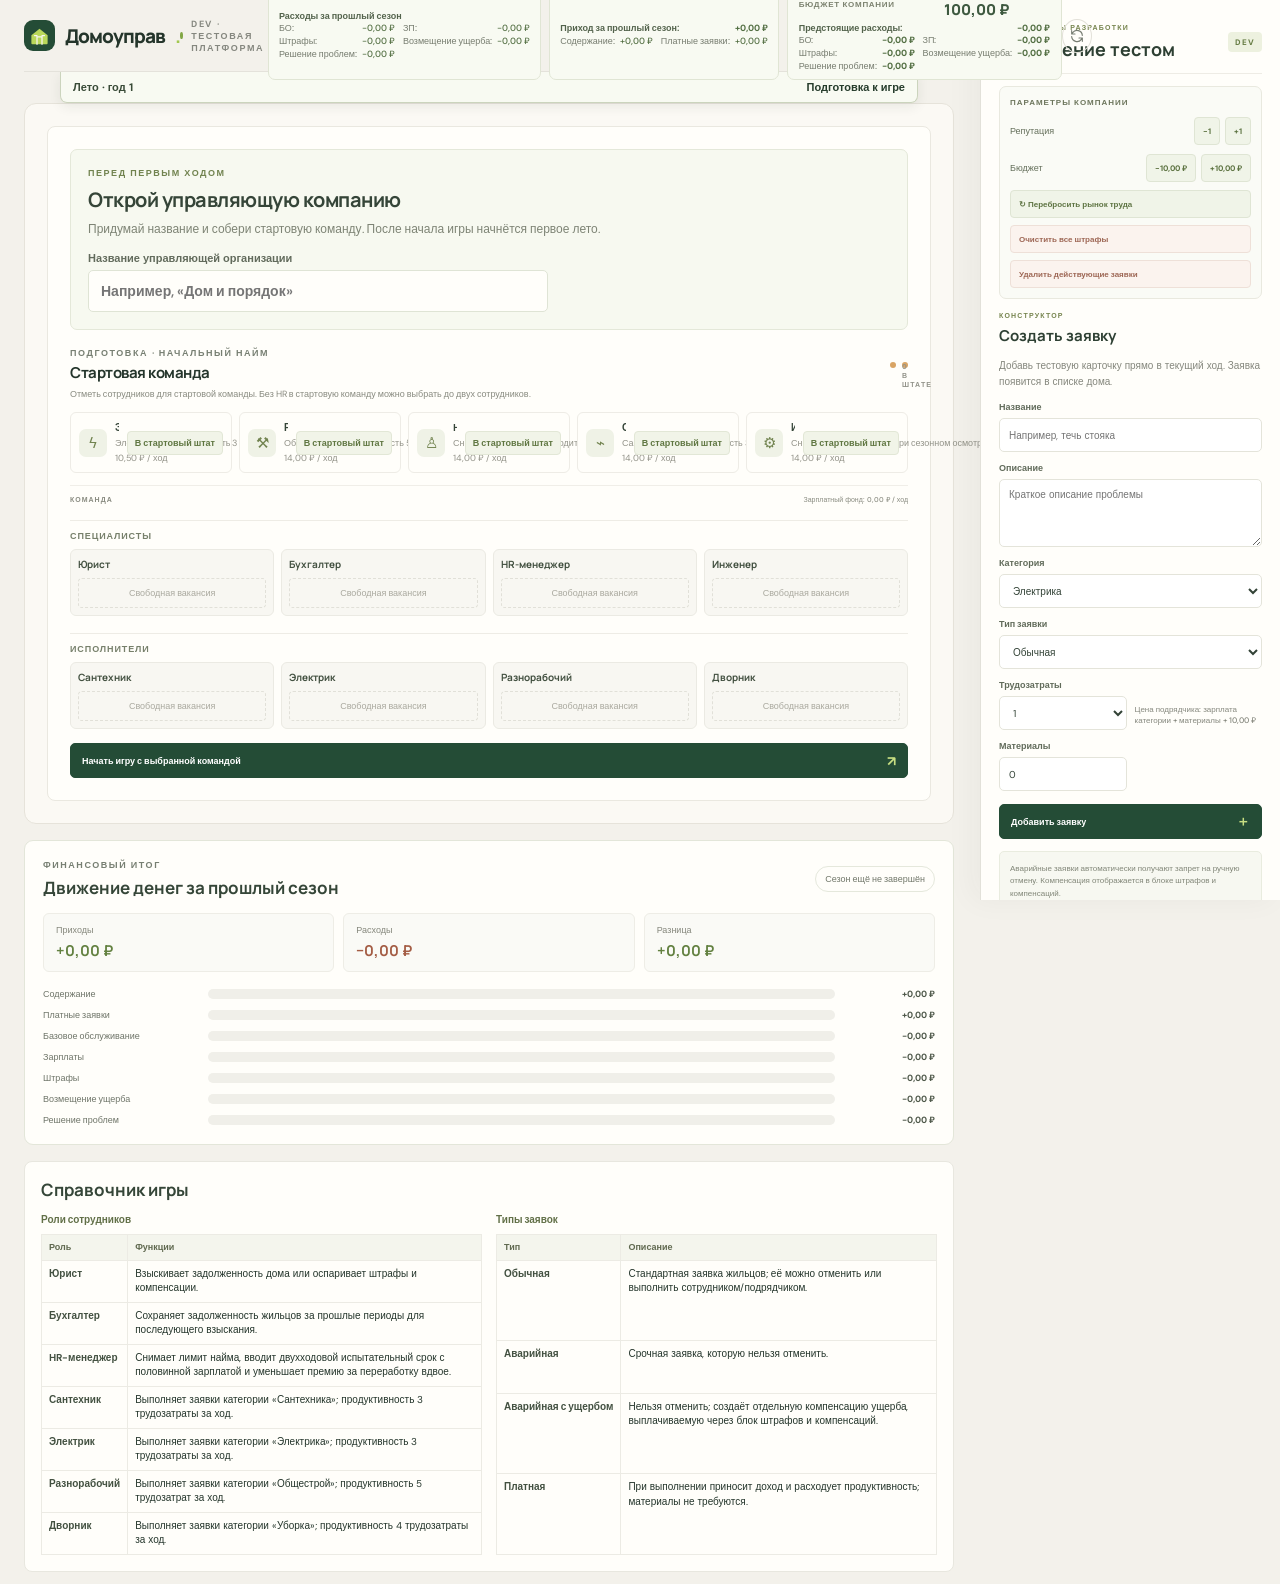
==== commit 7e5f8041: "Update seasonal finances and request UI" ====
--- a/dev.html
+++ b/dev.html
@@ -15,12 +15,13 @@
     <header class="topbar">
       <a class="brand" href="#" aria-label="Домоуправ">
         <span class="brand-mark" aria-hidden="true"><svg viewBox="0 0 40 40" fill="none"><path d="M7 19.5 20 9l13 10.5v13a1.5 1.5 0 0 1-1.5 1.5h-23A1.5 1.5 0 0 1 7 32.5v-13Z" fill="currentColor"/><path d="M16 34V22h8v12M12 20h4m8 0h4" stroke="#F7F6F1" stroke-width="2" stroke-linecap="round"/></svg></span>
-        <span>домоуправ<span class="brand-dot">.</span></span>
+        <span id="company-name-label">Домоуправ</span><span class="brand-dot">.</span>
       </a>
       <div class="topbar-center"><span class="online-dot"></span> DEV · ТЕСТОВАЯ ПЛАТФОРМА</div>
-      <div class="sticky-balance"><span>БЮДЖЕТ КОМПАНИИ</span><b id="sticky-capital-value">100 ₽</b></div>
+      <div class="sticky-finances"><div class="sticky-prior-expenses"><strong>Расходы за прошлый сезон</strong><small>БО: <span id="sticky-prior-upkeep">−0,00 ₽</span></small><small>ЗП: <span id="sticky-prior-salaries">−0,00 ₽</span></small><small>Штрафы: <span id="sticky-prior-fines">−0,00 ₽</span></small><small>Возмещение ущерба: <span id="sticky-prior-compensation">−0,00 ₽</span></small><small>Решение проблем: <span id="sticky-prior-repairs">−0,00 ₽</span></small></div><div class="sticky-income"><strong>Приход за прошлый сезон: <span id="sticky-income-total">+0,00 ₽</span></strong><small>Содержание: <span id="sticky-collection-income">+0,00 ₽</span></small><small>Платные заявки: <span id="sticky-paid-income">+0,00 ₽</span></small></div><div class="sticky-balance"><span>БЮДЖЕТ КОМПАНИИ</span><b id="sticky-capital-value">100,00 ₽</b><div class="sticky-breakdown"><strong>Предстоящие расходы: <span id="sticky-expense-total">−30,00 ₽</span></strong><small>БО: <span id="sticky-upkeep-value">−30,00 ₽</span></small><small>ЗП: <span id="sticky-payroll-value">−0,00 ₽</span></small><small>Штрафы: <span id="sticky-fines-value">−0,00 ₽</span></small><small>Возмещение ущерба: <span id="sticky-compensation-value">−0,00 ₽</span></small><small>Решение проблем: <span id="sticky-problem-repairs">−0,00 ₽</span></small></div></div></div>
       <button class="icon-button" id="reset-button" type="button" aria-label="Начать заново" title="Начать заново"><svg viewBox="0 0 24 24" fill="none"><path d="M20 11a8 8 0 0 0-14.5-4L4 9m0 0V4m0 5h5m-5 4a8 8 0 0 0 14.5 4L20 15m0 0v5m0-5h-5" stroke="currentColor" stroke-width="1.7" stroke-linecap="round" stroke-linejoin="round"/></svg></button>
     </header>
+    <div id="sticky-turn-status" class="sticky-turn-status" aria-live="polite"><span id="sticky-season-value">Лето · год 1</span><b id="sticky-phase-value">Подготовка к игре</b></div>
 
     <main>
       <section class="hero">
@@ -38,31 +39,33 @@
 
       <section class="dashboard" aria-label="Игровое поле">
         <div class="dashboard-heading"><div><p class="section-label">ТЕКУЩАЯ СИТУАЦИЯ</p><h2>Дела компании</h2></div><div class="turn-pill"><span class="turn-icon">↗</span><span id="turn-label">ХОД 1</span></div></div>
-        <section class="timeline-panel" aria-label="Годовой таймлайн"><div class="timeline-title"><div><p class="section-label">КАЛЕНДАРЬ УПРАВЛЕНИЯ</p><h2 id="timeline-year">Год 1</h2></div><span class="phase-badge" id="phase-label">Найм и увольнение</span></div><div class="season-track" id="season-track"></div><div class="phase-track"><span class="phase-step active" data-phase="staffing">1 · Команда</span><span class="phase-step" data-phase="drawing">2 · Приём заявок</span><span class="phase-step" data-phase="resolving">3 · Выполнение</span><span class="phase-step" data-phase="legal">4 · Юрист</span><span class="phase-step" data-phase="annualReport">5 · Годовой отчёт</span><span class="phase-step" data-phase="bankruptcy">6 · Банкротство</span></div></section>
+        <section class="timeline-panel" aria-label="Годовой таймлайн"><div class="timeline-title"><div><p class="section-label">КАЛЕНДАРЬ УПРАВЛЕНИЯ</p><h2 id="timeline-year">Год 1</h2></div><span class="phase-badge" id="phase-label">Найм и увольнение</span></div><div class="season-track" id="season-track"></div><div class="phase-track"><span class="phase-step" data-phase="preparation">0 · Подготовка</span><span class="phase-step" data-phase="staffing">1 · Менеджмент</span><span class="phase-step" data-phase="inspection">2 · Осмотр</span><span class="phase-step" data-phase="problems">3 · Проблемы</span><span class="phase-step" data-phase="drawing">4 · Приём</span><span class="phase-step" data-phase="resolving">5 · Распределение</span><span class="phase-step" data-phase="legal">6 · Юристы</span><span class="phase-step" data-phase="payroll">7 · Зарплаты</span><span class="phase-step" data-phase="collection">8 · Сборы</span><span class="phase-step" data-phase="annualReport">9 · Отчёт</span><span class="phase-step" data-phase="bankruptcy">10 · Банкротство</span></div></section>
         <section id="annual-report" class="annual-report" hidden></section>
         <section id="bankruptcy-panel" class="bankruptcy-panel" hidden></section>
+        <section id="inspection-panel" class="inspection-panel" hidden></section>
         <div class="stats-grid">
-          <article class="stat-card capital-card"><div class="stat-top"><span>КАПИТАЛ КОМПАНИИ</span><span class="stat-symbol ruble">₽</span></div><div class="stat-value" id="capital-value">100 <span>₽</span></div><div class="stat-note"><span class="status-dot"></span> Уставный капитал</div><div class="capital-bar"><div id="capital-bar-fill"></div></div></article>
+          <article class="stat-card capital-card"><div class="stat-top"><span>КАПИТАЛ КОМПАНИИ</span><span class="stat-symbol ruble">₽</span></div><div class="stat-value" id="capital-value">100,00 <span>₽</span></div><div class="stat-note"><span class="status-dot"></span> Уставный капитал</div><div class="capital-bar"><div id="capital-bar-fill"></div></div></article>
           <article class="stat-card"><div class="stat-top"><span>ДОМОВ В УПРАВЛЕНИИ</span><span class="stat-symbol">⌂</span></div><div class="stat-value" id="houses-value">1 <span>дом</span></div><div class="stat-note">Портфель компании</div></article>
           <article class="stat-card"><div class="stat-top"><span>ОБЩАЯ ПЛОЩАДЬ</span><span class="stat-symbol">▧</span></div><div class="stat-value" id="area-value">10 <span>м²</span></div><div class="stat-note">Расчётная площадь</div></article>
-          <article class="stat-card income-card"><div class="stat-top"><span>СБОР ЗА ХОД</span><span class="stat-symbol">↗</span></div><div class="stat-value" id="income-value">100 <span>₽</span></div><div class="stat-note">Тариф 10 ₽ × 10 м²</div></article>
+          <article class="stat-card income-card"><div class="stat-top"><span>СБОР ЗА ХОД</span><span class="stat-symbol">↗</span></div><div class="stat-value" id="income-value">100,00 <span>₽</span></div><div class="stat-note">Тариф 10,00 ₽ × 10 м²</div></article>
           <article class="stat-card collection-card"><div class="stat-top"><span>СОБИРАЕМОСТЬ · ПРОШЛЫЙ ПЕРИОД</span><span class="stat-symbol">%</span></div><div class="stat-value" id="collection-value">—</div><div class="stat-note">Все дома в управлении</div></article>
           <article class="stat-card cancelled-card"><div class="stat-top"><span>ОТМЕНЕНО ЗА ГОД</span><span class="stat-symbol">×</span></div><div class="stat-value" id="cancelled-value">0 <span>заявок</span></div><div class="stat-note">Текущий год</div></article>
           <article class="stat-card reputation-card"><div class="stat-top"><span>РЕПУТАЦИЯ ИГРОКА</span><span class="stat-symbol">✦</span></div><div class="stat-value reputation-value" id="reputation-value">+1</div><div class="stat-note">Личная репутация директора</div></article>
-          <article class="stat-card house-debt-card"><div class="stat-top"><span>ДОЛГИ ПО ПОРТФЕЛЮ</span><span class="stat-symbol">↙</span></div><div class="stat-value" id="house-debt-value">0 ₽</div></article>
-          <article class="stat-card upkeep-card"><div class="stat-top"><span>БАЗОВОЕ ОБСЛУЖИВАНИЕ</span><span class="stat-symbol">⌂</span></div><div class="stat-value" id="upkeep-value">30 <span>₽</span></div><div class="stat-note">Расход за ход</div></article>
-          <article class="stat-card"><div class="stat-top"><span>ЗАРПЛАТЫ</span><span class="stat-symbol">♙</span></div><div class="stat-value" id="payroll-value">0 <span>₽</span></div><div class="stat-note">Фонд за ход</div></article>
+          <article class="stat-card house-debt-card"><div class="stat-top"><span>ДОЛГИ ПО ПОРТФЕЛЮ</span><span class="stat-symbol">↙</span></div><div class="stat-value" id="house-debt-value">0,00 ₽</div></article>
+          <article class="stat-card upkeep-card"><div class="stat-top"><span>БАЗОВОЕ ОБСЛУЖИВАНИЕ</span><span class="stat-symbol">⌂</span></div><div class="stat-value" id="upkeep-value">30,00 <span>₽</span></div><div class="stat-note">Расход за ход</div></article>
+          <article class="stat-card"><div class="stat-top"><span>ЗАРПЛАТЫ</span><span class="stat-symbol">♙</span></div><div class="stat-value" id="payroll-value">0,00 <span>₽</span></div><div class="stat-note">Фонд за ход</div></article>
         </div>
         <section id="house-card" class="house-card" aria-label="Карточка дома"></section>
-        <section class="penalties-panel"><div class="panel-heading"><div><p class="section-label">ОТДЕЛЬНЫЙ РАСЧЁТ</p><h2>Штрафы и компенсации</h2></div><span class="penalty-total" id="penalties-summary">Обязательства: 0 ₽</span></div><div class="penalties-list" id="penalties-list"></div></section>
-        <section id="legal-panel" class="legal-panel" hidden></section>
+        <section class="penalties-panel"><div class="panel-heading"><div><p class="section-label">ОТДЕЛЬНЫЙ РАСЧЁТ</p><h2>Штрафы и компенсации</h2></div><span class="penalty-total" id="penalties-summary">Обязательства: 0,00 ₽</span></div><div class="penalties-list" id="penalties-list"></div></section>
 
-        <section class="market-panel">
-          <div class="panel-heading"><div><p class="section-label">НАЧАЛО ХОДА · НАЙМ И УВОЛЬНЕНИЕ</p><h2>Рынок труда</h2></div><span class="deck-badge"><span></span> <span id="staff-count">0 В ШТАТЕ</span></span></div>
+        <section class="market-panel" id="market-panel">
+          <div class="preparation-controls" id="preparation-controls" hidden><p class="section-label">ПЕРЕД ПЕРВЫМ ХОДОМ</p><h2>Открой управляющую компанию</h2><p>Придумай название и собери стартовую команду. После начала игры начнётся первое лето.</p><label for="company-name-input">Название управляющей организации</label><input id="company-name-input" type="text" maxlength="36" placeholder="Например, «Дом и порядок»"></div>
+          <div class="panel-heading"><div><p class="section-label" id="market-kicker">НАЧАЛО ХОДА · НАЙМ И УВОЛЬНЕНИЕ</p><h2 id="market-heading">Рынок труда</h2></div><span class="deck-badge"><span></span> <span id="staff-count">0 В ШТАТЕ</span></span></div>
           <p class="market-copy" id="market-copy">Рынок предлагает исполнителей и специалистов. Без HR-менеджера за ход можно нанять двух сотрудников.</p>
           <div class="market-grid" id="market-list"></div>
-          <div class="team-heading"><span>КОМАНДА</span><span id="team-payroll">Зарплатный фонд: 0 ₽ / ход</span></div>
+          <div class="team-heading"><span>КОМАНДА</span><span id="team-payroll">Зарплатный фонд: 0,00 ₽ / ход</span></div>
           <div class="team-list" id="team-list"></div>
+          <button class="primary-button preparation-start preparation-confirm" id="confirm-preparation-button" type="button"><span>Начать игру с выбранной командой</span><span class="button-arrow">↗</span></button>
         </section>
 
         <div class="turn-layout">
@@ -73,11 +76,14 @@
           <aside class="actions-panel"><div class="actions-heading"><p class="section-label">ТВОЙ ХОД</p><span class="round-number" id="round-number">01</span></div><h2 id="action-title">С чего начнём?</h2><p class="action-copy" id="action-copy">Разбери входящие заявки. Каждое решение стоит денег, а на кону — репутация компании.</p>
             <div class="action-buttons"><button class="primary-button" id="draw-button" type="button"><span>Принять заявки</span><span class="button-arrow">↗</span></button><button class="secondary-button" id="end-turn-button" type="button" disabled><span>Завершить ход</span><span>→</span></button></div>
             <div class="rules-note"><span class="note-icon">i</span><p>В конце хода выплачиваются зарплаты, БО и собирается доля платежей по случайной <b>собираемости.</b></p></div>
-            <section class="phase-guide"><p class="section-label">ФАЗЫ ХОДА</p><ol><li data-guide-step="0"><span>1</span>Менеджмент сотрудников</li><li data-guide-step="1"><span>2</span>Приём заявок</li><li data-guide-step="2"><span>3</span>Распределение заявок</li><li data-guide-step="3"><span>4</span>Задачи специалистам</li><li data-guide-step="4"><span>5</span>Выплаты ЗП</li><li data-guide-step="5"><span>6</span>Сбор содержания</li></ol><p class="phase-guide-note">Зарплаты, базовое обслуживание и сбор платежей рассчитываются при завершении хода.</p></section>
+            <section class="phase-guide"><p class="section-label">ЭТАПЫ ХОДА</p><ol><li data-guide-step="0"><span>1</span>Менеджмент сотрудников</li><li data-guide-step="1"><span>2</span>Сезонный осмотр · осень/весна</li><li data-guide-step="2"><span>3</span>Решение проблем</li><li data-guide-step="3"><span>4</span>Приём заявок</li><li data-guide-step="4"><span>5</span>Распределение заявок</li><li data-guide-step="5"><span>6</span>Задачи специалистам</li><li data-guide-step="6"><span>7</span>Выплата ЗП</li><li data-guide-step="7"><span>8</span>Сбор содержания</li></ol><p class="phase-guide-note">Осмотр пропускается летом и зимой. На этапе сбора содержания оплачивается БО и собираются платежи.</p></section>
+            <section id="problem-panel" class="problem-panel" hidden></section>
+            <section id="legal-panel" class="legal-panel" hidden></section>
           </aside>
         </div>
         <section class="log-panel"><div class="log-heading"><div><p class="section-label">ИСТОРИЯ КОМПАНИИ</p><h2>Последние события</h2></div><button id="clear-log-button" class="text-button" type="button">Очистить</button></div><div id="event-log" class="event-log"><div class="log-entry"><span class="log-marker"></span><span>Компания открыла первый дом под управлением.</span><time>ХОД 1</time></div></div></section>
       </section>
+      <section id="financial-infographic" class="financial-infographic" aria-label="Финансовая инфографика"></section>
       <section class="staff-reference" aria-label="Справочник сотрудников и заявок">
         <h2>Справочник игры</h2>
         <div class="reference-grid">
@@ -101,7 +107,7 @@
     </main>
     <footer><span>ДОМОУПРАВ <span class="footer-year">· БАЗОВЫЙ ПРОТОТИП</span></span><span>Каждый дом начинается с хорошего управления.</span></footer>
   </div>
-  <aside id="dev-tools-panel" class="dev-tools-panel" hidden><div class="dev-panel-header"><div><p class="section-label">ИНСТРУМЕНТЫ РАЗРАБОТКИ</p><h2>Управление тестом</h2></div><span class="dev-badge">DEV</span></div><section class="dev-control-group"><h3>Параметры компании</h3><div class="dev-control-row"><span>Репутация</span><div><button type="button" class="dev-control-button" data-dev-action="reputation-down">−1</button><button type="button" class="dev-control-button" data-dev-action="reputation-up">+1</button></div></div><div class="dev-control-row"><span>Бюджет</span><div><button type="button" class="dev-control-button" data-dev-action="capital-down">−10 ₽</button><button type="button" class="dev-control-button" data-dev-action="capital-up">+10 ₽</button></div></div><button type="button" class="dev-wide-button" data-dev-action="reroll-market">↻ Перебросить рынок труда</button><button type="button" class="dev-wide-button dev-wide-danger" data-dev-action="clear-fines">Очистить все штрафы</button><button type="button" class="dev-wide-button dev-wide-danger" data-dev-action="clear-requests">Удалить действующие заявки</button></section><div class="dev-panel-header dev-create-heading"><div><p class="section-label">КОНСТРУКТОР</p><h2>Создать заявку</h2></div></div><p class="dev-panel-copy">Добавь тестовую карточку прямо в текущий ход. Заявка появится в списке дома.</p><form id="dev-request-form" class="dev-request-form"><label>Название<input name="title" type="text" maxlength="70" placeholder="Например, течь стояка" required></label><label>Описание<textarea name="description" rows="3" maxlength="240" placeholder="Краткое описание проблемы"></textarea></label><label>Категория<select name="category"><option>Электрика</option><option>Сантехника</option><option>Уборка</option><option>Общестрой</option></select></label><label>Тип заявки<select name="type" id="dev-type"><option value="ordinary">Обычная</option><option value="emergency">Аварийная</option><option value="emergencyDamage">Аварийная с ущербом</option><option value="paid">Платная</option></select></label><div class="dev-form-row"><label>Трудозатраты<select name="labor" id="dev-labor"><option value="1">1</option><option value="2">2</option><option value="3">3</option></select></label><p class="dev-cost-hint" id="dev-cost-hint">Цена подрядчика: зарплата категории + материалы + 10 ₽</p></div><div class="dev-form-row"><label id="dev-material-field">Материалы<input name="materialCost" id="dev-material" type="number" min="0" step="1" value="0"></label><label id="dev-damage-field" hidden>Компенсация ущерба<input name="damageCompensation" id="dev-damage" type="number" min="0" step="1" value="0"></label></div><label id="dev-payout-field" hidden>Доход при выполнении<input name="payout" id="dev-payout" type="number" min="0" step="1" value="0"></label><button class="primary-button dev-submit" type="submit"><span>Добавить заявку</span><span class="button-arrow">＋</span></button></form><div class="dev-side-note">Аварийные заявки автоматически получают запрет на ручную отмену. Компенсация отображается в блоке штрафов и компенсаций.</div><a class="dev-return-link" href="index.html">← Обычная версия игры</a></aside><div class="toast" id="toast" role="status" aria-live="polite"></div>
+  <aside id="dev-tools-panel" class="dev-tools-panel" hidden><div class="dev-panel-header"><div><p class="section-label">ИНСТРУМЕНТЫ РАЗРАБОТКИ</p><h2>Управление тестом</h2></div><span class="dev-badge">DEV</span></div><section class="dev-control-group"><h3>Параметры компании</h3><div class="dev-control-row"><span>Репутация</span><div><button type="button" class="dev-control-button" data-dev-action="reputation-down">−1</button><button type="button" class="dev-control-button" data-dev-action="reputation-up">+1</button></div></div><div class="dev-control-row"><span>Бюджет</span><div><button type="button" class="dev-control-button" data-dev-action="capital-down">−10,00 ₽</button><button type="button" class="dev-control-button" data-dev-action="capital-up">+10,00 ₽</button></div></div><button type="button" class="dev-wide-button" data-dev-action="reroll-market">↻ Перебросить рынок труда</button><button type="button" class="dev-wide-button dev-wide-danger" data-dev-action="clear-fines">Очистить все штрафы</button><button type="button" class="dev-wide-button dev-wide-danger" data-dev-action="clear-requests">Удалить действующие заявки</button></section><div class="dev-panel-header dev-create-heading"><div><p class="section-label">КОНСТРУКТОР</p><h2>Создать заявку</h2></div></div><p class="dev-panel-copy">Добавь тестовую карточку прямо в текущий ход. Заявка появится в списке дома.</p><form id="dev-request-form" class="dev-request-form"><label>Название<input name="title" type="text" maxlength="70" placeholder="Например, течь стояка" required></label><label>Описание<textarea name="description" rows="3" maxlength="240" placeholder="Краткое описание проблемы"></textarea></label><label>Категория<select name="category"><option>Электрика</option><option>Сантехника</option><option>Уборка</option><option>Общестрой</option></select></label><label>Тип заявки<select name="type" id="dev-type"><option value="ordinary">Обычная</option><option value="emergency">Аварийная</option><option value="emergencyDamage">Аварийная с ущербом</option><option value="paid">Платная</option></select></label><div class="dev-form-row"><label>Трудозатраты<select name="labor" id="dev-labor"><option value="1">1</option><option value="2">2</option><option value="3">3</option></select></label><p class="dev-cost-hint" id="dev-cost-hint">Цена подрядчика: зарплата категории + материалы + 10,00 ₽</p></div><div class="dev-form-row"><label id="dev-material-field">Материалы<input name="materialCost" id="dev-material" type="number" min="0" step="1" value="0"></label><label id="dev-damage-field" hidden>Компенсация ущерба<input name="damageCompensation" id="dev-damage" type="number" min="0" step="1" value="0"></label></div><label id="dev-payout-field" hidden>Доход при выполнении<input name="payout" id="dev-payout" type="number" min="0" step="1" value="0"></label><button class="primary-button dev-submit" type="submit"><span>Добавить заявку</span><span class="button-arrow">＋</span></button></form><div class="dev-side-note">Аварийные заявки автоматически получают запрет на ручную отмену. Компенсация отображается в блоке штрафов и компенсаций.</div><a class="dev-return-link" href="index.html">← Обычная версия игры</a></aside><div class="toast" id="toast" role="status" aria-live="polite"></div>
   <script>history.replaceState(null, "", location.pathname + "?dev=1");</script>
   <script src="game.js"></script>
 </body>
--- a/style.css
+++ b/style.css
@@ -3,7 +3,7 @@
   --paper: #f3f1eb;
   --card: #fffefa;
   --ink: #24352b;
-  --muted: #7c8078;
+  --muted: #5e655b;
   --line: #e8e6df;
   --green: #244c36;
   --lime: #b9d75a;
@@ -87,6 +87,19 @@
 .cancelled-label { color: #ad6550; }.request-cancelled { border-color: #f0dfd8; background: #fdf8f5; }.request-cancelled .request-icon { background: #f7e9e3; color: #ac6d59; }
 .resolved-label { color: #6f9143; }.carried-label { color: #c07d43; }.labor-badge { display: inline-flex; padding: 2px 4px; border-radius: 8px; background: #f0f1e9; color: #7a816c; font-size: 7px; letter-spacing: 0; text-transform: none; }.request-info h3 { margin: 0 0 3px; font-size: 10px; font-weight: 700; }.request-info p { margin: 0; color: #85867d; font-size: 9px; line-height: 1.45; }
 .request-type-badge { display: inline-flex; padding: 2px 5px; border-radius: 8px; background: #f0f1e9; color: #7a816c; font-size: 7px; letter-spacing: 0; text-transform: none; white-space: nowrap; }.type-emergency,.type-emergencyDamage { background: #faeae3; color: #a85842; }.type-paid { background: #e8f1e7; color: #4f7a53; }.damage-note { color: #a85842 !important; font-size: 7px !important; }.payout-note { color: #4f7a53 !important; font-size: 7px !important; }.emergency-lock-note { max-width: 130px; color: #a85842; font-size: 7px; text-align: right; }
+.request-info p { color: #525d50; }
+.request-category { color: #354b36; font-weight: 800; letter-spacing: .2px; text-transform: none; }
+.request-material-line { margin-top: 4px; color: #59634f; font-size: 8px; font-weight: 600; }
+.request-overdue { border-color: #e8b6a7; background: #fff9f6; }
+.overdue-label { padding: 2px 5px; border-radius: 8px; background: #f9e2da; color: #a64632; font-size: 7px; font-weight: 800; }
+.request-action-row { display: flex; align-items: center; justify-content: flex-start; gap: 6px; width: 100%; }
+.action-income { flex: 0 0 auto; color: #447342; font: 700 9px "Manrope",sans-serif; white-space: nowrap; }
+.request-action-row .solve-button,.request-action-row .staff-solve-button,.request-action-row .overtime-unpaid-button { flex: 1 1 auto; margin-top: 0; text-align: left; }
+.house-info-table { width: 100%; border-collapse: collapse; table-layout: auto; }
+.house-info-table th,.house-info-table td { padding: 5px 7px; border-bottom: 1px solid #e6e9df; text-align: left; vertical-align: top; }
+.house-info-table th { color: #4d5c49; font-size: 8px; font-weight: 700; white-space: nowrap; }
+.house-info-table td { color: #293e2f; font-size: 9px; font-weight: 600; }
+.house-info-table tr:last-child th,.house-info-table tr:last-child td { border-bottom: 0; }
 .request-cost { display: flex; flex-direction: column; align-items: flex-end; gap: 2px; color: #303d32; }.request-cost>b { font: 700 12px "Manrope",sans-serif; }.request-cost>span:not(.done-check) { color: #a09f94; font-size: 8px; }
 .request-actions { display: flex; flex-direction: column; align-items: flex-end; gap: 4px; width: 100%; margin-top: 5px; }.staff-solve-button,.overtime-unpaid-button { max-width: 100%; padding: 5px 6px; border: 1px solid #dce7d9; border-radius: 4px; background: #edf4ed; color: #4d7256; font-size: 7px; font-weight: 700; line-height: 1.3; white-space: normal; text-align: right; cursor: pointer; }.staff-solve-button:hover { background: #dcebdd; }.staff-solve-button:disabled { border-color: #eeece6; background: #f7f6f2; color: #aaa99f; cursor: default; }.overtime-unpaid-button { border-color: #f0e0d6; background: #faf2ed; color: #a76b4c; }.overtime-unpaid-button:hover { background: #f5e6dc; }.overtime-unpaid-button:disabled { opacity: .55; cursor: default; }.used-note { max-width: 130px; color: #a09b8d; font-size: 7px; text-align: right; }.material-note { color: #b18850 !important; font-size: 7px !important; }.request-cancel-button { max-width: 100%; padding: 4px 6px; border: 1px solid #eee1da; border-radius: 4px; background: #fffaf7; color: #a56e5c; font-size: 7px; cursor: pointer; }.request-cancel-button:hover { background: #f8eae3; }.request-cancel-button:disabled { opacity: .55; cursor: default; }
 .solve-button { display: flex; align-items: center; gap: 7px; margin-top: 5px; padding: 5px 8px; border: 0; border-radius: 4px; background: #edf2df; color: #526a39; font-size: 8px; font-weight: 700; cursor: pointer; transition: background .18s; }.solve-button:hover { background: #dfe9c6; }.solve-button:disabled { background: #f1efeb; color: #aaa79d; cursor: not-allowed; }
@@ -131,6 +144,35 @@
 .phase-guide { margin-top: 13px; padding-top: 10px; border-top: 1px solid #eae9e0; }.phase-guide .section-label { margin-bottom: 7px; }.phase-guide ol { display: grid; gap: 4px; margin: 0; padding: 0; list-style: none; }.phase-guide li { display: flex; align-items: center; gap: 7px; min-height: 22px; color: #929489; font-size: 8px; transition: color .15s,background .15s; }.phase-guide li>span { display: grid; place-items: center; flex: 0 0 17px; width: 17px; height: 17px; border: 1px solid #e5e5dc; border-radius: 50%; background: #fffefa; color: #999a90; font-size: 7px; font-weight: 700; }.phase-guide li.guide-current { padding-left: 5px; border-radius: 4px; background: #f0f4e6; color: #50683a; font-weight: 700; }.phase-guide li.guide-current>span { border-color: #9bad6a; background: #e7efd4; color: #5f793f; }.phase-guide li.guide-done { color: #697c52; }.phase-guide li.guide-done>span { border-color: #dce5d0; background: #eff4e7; color: #738c4e; }.phase-guide li.guide-skipped { opacity: .48; }.phase-guide-note { margin: 7px 0 0; color: #999a90; font-size: 7px; line-height: 1.45; }.dev-cost-hint { align-self: end; margin: 0 0 4px; color: #85877d; font-size: 8px; font-weight: 500; line-height: 1.4; }
 .house-card { margin: 13px 0 0; padding: 17px; border: 1px solid #e4e7d9; border-radius: 9px; background: #fbfcf7; }.house-card-heading { display: flex; justify-content: space-between; align-items: center; margin-bottom: 12px; }.house-card-heading .section-label { margin-bottom: 4px; color: #788755; }.house-card-heading h2 { margin: 0; color: #334638; font: 700 17px "Manrope",sans-serif; }.house-card-mark { display: grid; place-items: center; width: 34px; height: 34px; border-radius: 9px; background: #edf1df; color: #6e804a; font-size: 18px; }.house-card-stats { display: grid; grid-template-columns: repeat(4,minmax(0,1fr)); gap: 7px; }.house-card-stats>div { display: grid; gap: 4px; min-width: 0; padding: 9px; border: 1px solid #eeeee5; border-radius: 5px; background: #fffefa; }.house-card-stats span { color: #8e9085; font-size: 7px; }.house-card-stats b { overflow: hidden; color: #435443; font: 700 10px "Manrope",sans-serif; text-overflow: ellipsis; white-space: nowrap; }.house-request-columns { display: grid; grid-template-columns: 1fr 1fr; gap: 12px; margin-top: 13px; }.house-request-columns h3 { display: flex; justify-content: space-between; margin: 0 0 6px; color: #788071; font-size: 8px; letter-spacing: .5px; text-transform: uppercase; }.house-request-columns h3 span { color: #9a9c91; font-weight: 500; letter-spacing: 0; }.house-request-columns ul { display: grid; gap: 4px; max-height: 142px; margin: 0; padding: 0; overflow: auto; list-style: none; }.house-request-columns li { display: flex; justify-content: space-between; align-items: center; gap: 8px; padding: 6px 8px; border: 1px solid #efeee8; border-radius: 4px; background: #fffefa; color: #536050; font-size: 8px; }.house-request-columns li span { overflow: hidden; text-overflow: ellipsis; white-space: nowrap; }.house-request-columns li small { flex: 0 0 auto; color: #9a9b91; font-size: 7px; }.house-request-columns li.house-request-empty { color: #9a9b91; font-style: italic; }
 @media (max-width: 760px) { .house-card-stats { grid-template-columns: repeat(2,minmax(0,1fr)); }.house-request-columns { grid-template-columns: 1fr; } }
+.house-problems { margin-top: 13px; padding-top: 11px; border-top: 1px solid #e7e9df; }
+.house-problems h3 { display: flex; justify-content: space-between; margin: 0 0 6px; color: #788071; font-size: 8px; letter-spacing: .5px; text-transform: uppercase; }
+.house-problems h3 span { color: #9a9c91; font-weight: 500; letter-spacing: 0; }
+.house-problems ul { display: flex; flex-wrap: wrap; gap: 6px; margin: 0; padding: 0; list-style: none; }
+.house-problems li { display: flex; justify-content: space-between; gap: 9px; padding: 7px 9px; border: 1px solid #ece6d8; border-radius: 5px; background: #fffaf2; color: #746548; font-size: 8px; }
+.house-problems li small { color: #a07045; font-size: 8px; font-weight: 700; }
+.house-problems li.house-request-empty { color: #99988e; font-style: italic; }
+.house-card { margin-top: 9px; padding: 11px; }
+.house-card-heading { margin-bottom: 7px; }
+.house-card-stats { gap: 5px; }
+.house-card-stats>div { gap: 2px; padding: 6px 7px; }
+.house-card-stats span,.house-request-columns h3,.house-problems h3 { color: #566252; }
+.house-card-stats b { color: #2f4333; }
+.house-request-columns { gap: 9px; margin-top: 9px; }
+.house-request-columns ul { gap: 3px; max-height: 118px; }
+.house-request-columns li { padding: 5px 7px; color: #3f5040; border-color: #e2e4dc; }
+.house-request-columns li small,.house-request-columns li.house-request-empty { color: #596454; }
+.house-problems { margin-top: 9px; padding-top: 8px; }
+.house-card { margin-top: 9px; padding: 11px; }
+.house-card-heading { margin-bottom: 7px; }
+.house-card-stats { gap: 5px; }
+.house-card-stats>div { gap: 2px; padding: 6px 7px; }
+.house-card-stats span,.house-request-columns h3,.house-problems h3 { color: #566252; }
+.house-card-stats b { color: #2f4333; }
+.house-request-columns { gap: 9px; margin-top: 9px; }
+.house-request-columns ul { gap: 3px; max-height: 118px; }
+.house-request-columns li { padding: 5px 7px; color: #3f5040; border-color: #e2e4dc; }
+.house-request-columns li small,.house-request-columns li.house-request-empty { color: #596454; }
+.house-problems { margin-top: 9px; padding-top: 8px; }
 .team-probation { background: #fbfaf2; border-color: #ece8d8; }.probation-note { color: #9b8752 !important; font-weight: 700; }
 .team-member.first-executor { border-top: 2px solid #dcded2; border-radius: 0; padding-top: 13px; }
 .team-member.team-pending-fire { border-color: #e3a37c; background: #fff8f3; }
@@ -149,9 +191,20 @@
 .team-role-divider { margin-top: 5px; padding-top: 10px; border-top: 1px solid #dcded2; }
 .house-debt-card { min-height: 126px; }
 .topbar { position: sticky; top: 0; z-index: 80; background: rgba(243,241,235,.97); backdrop-filter: blur(10px); }
+.sticky-turn-status { position: sticky; top: 72px; z-index: 79; display: flex; align-items: center; justify-content: space-between; gap: 10px; width: min(1120px, calc(100% - 72px)); margin: 0 auto; padding: 8px 12px; border: 1px solid #cbd4bd; border-top: 0; border-radius: 0 0 7px 7px; background: rgba(248,250,242,.98); box-shadow: 0 4px 12px rgba(43,55,40,.08); }
+.sticky-turn-status span { color: #394b38; font-size: 11px; font-weight: 700; }
+.sticky-turn-status b { color: #263c2c; font-size: 11px; }
 .sticky-balance { display: flex; align-items: center; gap: 9px; padding: 7px 11px; border: 1px solid #e0e5d4; border-radius: 7px; background: #f8faF2; }
 .sticky-balance span { color: #7c826f; font-size: 8px; font-weight: 800; letter-spacing: .7px; }
 .sticky-balance b { color: #3e5940; font: 800 15px "Manrope",sans-serif; white-space: nowrap; }
+.sticky-finances { display: flex; align-items: stretch; gap: 8px; }
+.sticky-finances .sticky-balance { display: grid; grid-template-columns: auto auto; align-items: start; gap: 3px 8px; }
+.sticky-breakdown,.sticky-income,.sticky-prior-expenses { display: grid; grid-template-columns: auto auto; gap: 1px 8px; color: #777d70; font-size: 9px; line-height: 1.3; white-space: nowrap; }
+.sticky-breakdown { grid-column: 1 / -1; }
+.sticky-breakdown strong,.sticky-income strong,.sticky-prior-expenses strong { grid-column: 1 / -1; color: #53634c; font-size: 9px; }
+.sticky-breakdown span,.sticky-income span { color: #53634c; }
+.sticky-income,.sticky-prior-expenses { align-content: center; padding: 7px 10px; border: 1px solid #e0e5d4; border-radius: 7px; background: #f8faf2; }
+.sticky-prior-expenses span { color: #7f634e; }
 .team-list { grid-template-columns: 1fr; }
 .penalty-paid { border-color: #d5e4c7; background: #edf5e7; }
 .penalty-paid .penalty-info strong { color: #4f6d40; }
@@ -165,11 +218,11 @@
 .request-info p,.request-cost>span:not(.done-check),.staff-solve-button,.overtime-unpaid-button,.solve-button,.request-cancel-button { font-size: 9px; }
 .phase-guide li,.phase-guide-note,.legal-option strong,.legal-option span,.legal-empty,.legal-complete,.legal-action-button,.legal-skip-button { font-size: 9px; }
 .penalty-total,.penalty-status,.pay-penalty-button,.penalties-empty { font-size: 9px; }
-@media (max-width: 600px) { .sticky-balance { gap: 5px; padding: 6px 8px; }.sticky-balance span { display: none; }.sticky-balance b { font-size: 13px; }.topbar { gap: 6px; } }
+@media (max-width: 600px) { .sticky-finances { gap: 4px; }.sticky-finances .sticky-balance { gap: 2px 5px; padding: 5px 6px; }.sticky-balance>span { display: none; }.sticky-balance b { font-size: 12px; }.sticky-breakdown,.sticky-income,.sticky-prior-expenses { gap: 1px 4px; font-size: 8px; }.sticky-breakdown strong,.sticky-income strong,.sticky-prior-expenses strong { font-size: 8px; }.sticky-income,.sticky-prior-expenses { padding: 5px 6px; }.topbar { gap: 6px; } }
 .staff-block { margin-top: 10px; padding-top: 9px; border-top: 1px solid #eeece5; overflow-x: auto; }
 .staff-block > h3 { margin: 0 0 7px; color: #77806b; font-size: 9px; letter-spacing: .9px; }
 .role-grid { display: grid; gap: 7px; }
-.staff-specialist .role-grid { grid-template-columns: repeat(3,minmax(150px,1fr)); }
+.staff-specialist .role-grid { grid-template-columns: repeat(4,minmax(150px,1fr)); }
 .staff-executor .role-grid { grid-template-columns: repeat(4,minmax(160px,1fr)); }
 .staff-role { min-width: 0; padding: 7px; border: 1px solid #ebeae3; border-radius: 6px; background: #fafaf6; }
 .staff-role > h4 { margin: 0 0 7px; color: #435141; font: 700 10px "Manrope",sans-serif; }
@@ -185,3 +238,221 @@
 .reference-table th { background: #f4f5ed; color: #606950; font-size: 9px; }
 .reference-table td:first-child { color: #435141; font-weight: 700; white-space: nowrap; }
 @media (max-width: 760px) { .reference-grid { grid-template-columns: 1fr; } }
+
+/* Responsive layout for phones and compact screens. */
+@media (max-width: 600px) {
+  body { min-width: 320px; overflow-x: hidden; }
+  .game-shell,.dev-platform .game-shell { width: calc(100% - 20px); max-width: none; margin: 0 10px; }
+  .topbar { display: grid; grid-template-columns: 1fr auto; grid-template-rows: auto auto; gap: 7px; height: auto; min-height: 58px; padding: 7px 0; }
+  .brand { gap: 7px; font-size: 16px; letter-spacing: -.6px; }
+  .brand-mark { width: 28px; height: 28px; }
+  .brand-mark svg { width: 23px; height: 23px; }
+  .topbar-center { display: none; }
+  .sticky-turn-status { position: sticky; top: 0; width: 100%; padding: 7px 10px; border-radius: 0 0 6px 6px; }
+  .sticky-turn-status span,.sticky-turn-status b { font-size: 10px; }
+  .topbar>.sticky-finances { grid-column: 1 / -1; grid-row: 2; justify-self: stretch; width: 100%; }
+  .sticky-finances { grid-column: 1 / -1; grid-row: 2; justify-self: stretch; width: 100%; }
+  .sticky-prior-expenses,.sticky-income,.sticky-finances .sticky-balance { flex: 1 1 0; min-width: 0; padding: 5px 5px; }
+  .sticky-breakdown,.sticky-income,.sticky-prior-expenses { white-space: normal; }
+  .sticky-balance { justify-self: end; min-width: 0; padding: 5px 5px; }
+  .sticky-balance span { display: none; }
+  .sticky-balance b { font-size: 13px; }
+  .icon-button { width: 34px; height: 34px; }
+  .sticky-turn-status { position: sticky; top: 0; width: 100%; padding: 7px 10px; border-radius: 0 0 6px 6px; }
+  .sticky-turn-status span,.sticky-turn-status b { font-size: 10px; }
+  .hero { display: block; min-height: 0; padding: 22px 3px 15px; overflow: visible; }
+  .hero-building { display: none; }
+  .eyebrow { margin-bottom: 10px; font-size: 8px; letter-spacing: 1.2px; }
+  h1 { margin-bottom: 9px; font-size: clamp(30px,9vw,38px); line-height: 1.08; letter-spacing: -1.5px; }
+  .hero-copy { max-width: none; font-size: 13px; line-height: 1.55; }
+  .dashboard { padding: 12px; border-radius: 10px; }
+  .dashboard-heading { gap: 8px; }
+  .dashboard h2,.log-heading h2 { font-size: 17px; }
+  .turn-pill { flex: 0 0 auto; gap: 5px; padding: 6px 8px; font-size: 8px; }
+  .timeline-panel { padding: 11px 9px; }
+  .timeline-title { gap: 6px; }
+  .timeline-title h2 { font-size: 15px; }
+  .phase-badge { max-width: 48%; padding: 5px 7px; font-size: 8px; line-height: 1.3; text-align: center; }
+  .season-node { flex-direction: column; justify-content: flex-start; gap: 3px; min-height: 44px; font-size: 9px; text-align: center; }
+  .season-node:not(:last-child)::after { top: 12px; left: calc(50% + 14px); right: calc(-50% + 14px); }
+  .season-icon { width: 24px; height: 24px; }
+  .phase-track { flex-wrap: wrap; justify-content: flex-start; gap: 7px 10px; }
+  .phase-step { font-size: 9px; }
+  .stats-grid { grid-template-columns: repeat(2,minmax(0,1fr)); gap: 7px; }
+  .stat-card { min-width: 0; min-height: 96px; padding: 10px; }
+  .stat-top { align-items: flex-start; gap: 4px; font-size: 8px; letter-spacing: .45px; line-height: 1.25; }
+  .stat-top > span:first-child { min-width: 0; }
+  .stat-symbol { flex: 0 0 auto; font-size: 14px; }
+  .stat-value { margin-top: 8px; font-size: 22px; }
+  .stat-value span { font-size: 11px; }
+  .stat-note { font-size: 9px; line-height: 1.35; }
+  .house-debt-card { grid-column: 1 / -1; min-height: 0; }
+  .debt-legend { grid-template-columns: 1fr; font-size: 9px; }
+  .house-card,.market-panel,.penalties-panel,.legal-panel { padding: 12px; }
+  .house-card { padding: 9px; }
+  .house-card-stats { grid-template-columns: repeat(2,minmax(0,1fr)); }
+  .house-card-stats>div { padding: 5px 6px; }
+  .house-request-columns { gap: 7px; margin-top: 7px; }
+  .house-request-columns li { padding: 5px 6px; }
+  .house-card-stats { grid-template-columns: minmax(0,1fr); }
+  .house-card-stats span { font-size: 9px; }
+  .house-card-stats b { white-space: normal; overflow-wrap: anywhere; font-size: 11px; }
+  .house-request-columns { grid-template-columns: minmax(0,1fr); gap: 10px; }
+  .house-request-columns ul { max-height: 180px; }
+  .house-request-columns li { align-items: flex-start; flex-direction: column; gap: 3px; font-size: 10px; }
+  .house-request-columns li span { max-width: 100%; white-space: normal; }
+  .house-request-columns li small { font-size: 9px; }
+  .market-grid { grid-template-columns: minmax(0,1fr); gap: 8px; }
+  .worker-card { display: grid; grid-template-columns: 34px minmax(0,1fr); gap: 7px 9px; padding: 10px; }
+  .worker-card .worker-icon { grid-column: 1; grid-row: 1; }
+  .worker-card .worker-info { grid-column: 2; grid-row: 1; }
+  .worker-card .worker-info strong { font-size: 12px; }
+  .worker-card .worker-info span { white-space: normal; font-size: 10px; line-height: 1.35; }
+  .worker-card .hire-button { grid-column: 1 / -1; width: 100%; min-height: 40px; font-size: 11px; }
+  .team-heading { align-items: flex-start; gap: 6px; font-size: 9px; letter-spacing: .5px; }
+  .team-heading span:last-child { text-align: right; }
+  .staff-block { overflow: visible; }
+  .role-grid,.staff-specialist .role-grid,.staff-executor .role-grid { grid-template-columns: minmax(0,1fr); gap: 6px; }
+  .staff-role { padding: 9px; }
+  .staff-role > h4 { font-size: 12px; }
+  .staff-role .team-member { display: grid; grid-template-columns: 32px minmax(0,1fr); gap: 7px; align-items: start; }
+  .staff-role .team-member .worker-icon { grid-column: 1; grid-row: 1; }
+  .staff-role .team-member .worker-info { grid-column: 2; grid-row: 1; }
+  .staff-role .team-member .worker-status { grid-column: 1 / -1; white-space: normal; }
+  .fire-actions { display: grid; grid-template-columns: 1fr; }
+  .fire-actions button { width: 100%; min-height: 40px; font-size: 10px; }
+  .vacancy-label { font-size: 10px; }
+  .turn-layout { grid-template-columns: minmax(0,1fr); gap: 10px; }
+  .requests-panel { min-width: 0; padding: 12px 10px 0; }
+  .requests-panel .panel-heading { align-items: flex-start; gap: 6px; }
+  .requests-panel .panel-heading h2 { font-size: 15px; }
+  .request-count { white-space: nowrap; }
+  .request-card { grid-template-columns: 30px minmax(0,1fr); gap: 7px; padding: 10px 8px; }
+  .request-icon { grid-column: 1; grid-row: 1; width: 28px; height: 28px; font-size: 14px; }
+  .request-info { grid-column: 2; min-width: 0; }
+  .request-meta { display: flex; flex-wrap: wrap; gap: 5px; font-size: 8px; letter-spacing: .25px; }
+  .request-info h3 { font-size: 12px; line-height: 1.35; }
+  .request-info p { font-size: 11px; line-height: 1.45; }
+  .request-material-line { font-size: 10px; }
+  .request-action-row { justify-content: stretch; }
+  .action-income { min-width: 64px; font-size: 11px; text-align: right; }
+  .request-cost { grid-column: 1 / -1; display: grid; grid-template-columns: minmax(0,1fr); justify-items: stretch; align-items: stretch; gap: 4px; min-width: 0; padding-top: 7px; border-top: 1px solid #f0eee8; }
+  .request-cost > b { font-size: 12px; }
+  .request-cost > span:not(.done-check) { font-size: 10px; text-align: left; }
+  .request-actions { align-items: stretch; gap: 6px; margin-top: 3px; }
+  .staff-solve-button,.overtime-unpaid-button,.solve-button,.request-cancel-button { width: 100%; max-width: none; min-height: 40px; padding: 8px 10px; font-size: 11px; line-height: 1.35; text-align: left; }
+  .emergency-lock-note { max-width: none; font-size: 10px; text-align: center; }
+  .panel-footer { align-items: flex-start; gap: 8px; font-size: 9px; line-height: 1.35; }
+  .actions-panel { display: block; padding: 13px; }
+  .actions-panel h2 { margin-top: 10px; font-size: 17px; }
+  .action-copy { min-height: 0; font-size: 12px; }
+  .action-buttons { margin-top: 12px; }
+  .primary-button,.secondary-button { min-height: 44px; padding: 0 12px; font-size: 12px; }
+  .rules-note p,.phase-guide li,.phase-guide-note { font-size: 10px; }
+  .legal-option { align-items: stretch; flex-direction: column; gap: 8px; }
+  .legal-option button,.legal-skip-button { min-height: 40px; font-size: 11px; }
+  .penalties-list { max-height: 320px; }
+  .penalty-row { grid-template-columns: 27px minmax(0,1fr) auto; grid-template-rows: auto auto auto; gap: 5px 8px; padding: 8px; }
+  .penalty-icon { grid-column: 1; grid-row: 1 / 3; }
+  .penalty-info { grid-column: 2 / 4; grid-row: 1; min-width: 0; }
+  .penalty-info strong { white-space: normal; font-size: 10px; line-height: 1.3; }
+  .penalty-info span { white-space: normal; font-size: 9px; line-height: 1.3; }
+  .penalty-amount { grid-column: 2; grid-row: 2; font-size: 12px; }
+  .penalty-status { grid-column: 3; grid-row: 2; white-space: normal; font-size: 9px; text-align: right; }
+  .pay-penalty-button { grid-column: 1 / -1; grid-row: 3; min-height: 40px; font-size: 11px; }
+  .report-columns,.reference-grid { grid-template-columns: minmax(0,1fr); }
+  .report-money { grid-template-columns: minmax(0,1fr); }
+  .report-reputation { grid-template-columns: minmax(0,1fr); }
+  .staff-reference { padding: 12px; }
+  .reference-table { font-size: 11px; }
+  .reference-table th,.reference-table td { padding: 7px 6px; }
+  .reference-table td:first-child { white-space: normal; }
+  .log-entry { grid-template-columns: 8px minmax(0,1fr) 40px; gap: 6px; min-height: 34px; font-size: 10px; line-height: 1.35; }
+  .log-entry time { font-size: 8px; }
+  footer { flex-direction: column; align-items: flex-start; gap: 5px; padding: 13px 3px 18px; font-size: 9px; }
+  footer span:last-child { max-width: none; text-align: left; }
+  .toast { right: 10px; bottom: max(10px, env(safe-area-inset-bottom)); left: 10px; max-width: none; padding: 12px; font-size: 13px; }
+  .dev-tools-panel { position: relative; inset: auto; width: auto; max-height: none; margin: 12px 10px 20px; padding: 16px 13px; border: 1px solid #e2e1d9; border-radius: 9px; box-shadow: none; }
+  .dev-request-form label { font-size: 11px; }
+  .dev-request-form input,.dev-request-form select,.dev-request-form textarea { min-height: 42px; font-size: 16px; }
+  .dev-request-form textarea { min-height: 80px; }
+  .dev-control-button,.dev-wide-button { min-height: 40px; font-size: 10px; }
+}
+
+@media (max-width: 380px) {
+  .game-shell,.dev-platform .game-shell { width: calc(100% - 16px); margin-right: 8px; margin-left: 8px; }
+  .dashboard { padding: 9px; }
+  .topbar { grid-template-columns: 1fr auto; gap: 5px; }
+  .brand { font-size: 14px; }
+  .sticky-balance { min-width: 0; padding: 5px 5px; }
+  .sticky-balance b { font-size: 12px; }
+  .stats-grid { gap: 5px; }
+  .stat-card { padding: 8px; }
+  .stat-top { font-size: 7px; }
+  .house-card { padding: 9px; }
+  .house-card-stats { grid-template-columns: repeat(2,minmax(0,1fr)); }
+  .house-card-stats>div { padding: 5px 6px; }
+  .house-request-columns { gap: 7px; margin-top: 7px; }
+  .house-request-columns li { padding: 5px 6px; }
+  .stat-value { font-size: 20px; }
+  .season-node { font-size: 8px; }
+  .request-card { grid-template-columns: 26px minmax(0,1fr); gap: 6px; padding: 8px 6px; }
+  .request-icon { width: 25px; height: 25px; }
+  .request-meta { font-size: 7px; }
+  .request-info h3 { font-size: 11px; }
+  .house-info-table th,.house-info-table td { padding: 4px 5px; font-size: 8px; }
+  .phase-step { font-size: 8px; }
+}
+.sticky-finances { flex-shrink: 0; }
+.sticky-breakdown small,.sticky-income small,.sticky-prior-expenses small { display: flex; justify-content: space-between; gap: 5px; font-size: inherit; font-weight: 500; letter-spacing: 0; }
+.sticky-breakdown strong,.sticky-income strong,.sticky-prior-expenses strong { display: flex; justify-content: space-between; gap: 5px; font-weight: 700; }
+.sticky-balance .sticky-breakdown span,.sticky-income span,.sticky-prior-expenses span { display: inline; color: #536f43; font-size: inherit; letter-spacing: 0; }
+@media (max-width: 600px) { .sticky-breakdown,.sticky-income,.sticky-prior-expenses { font-size: 7px; }.sticky-breakdown strong,.sticky-income strong,.sticky-prior-expenses strong { font-size: 7px; } }
+.financial-infographic { margin: 16px 0 12px; padding: 18px; border: 1px solid #e3e6d9; border-radius: 9px; background: #fffefa; }
+.financial-chart-heading { display: flex; align-items: center; justify-content: space-between; gap: 12px; margin-bottom: 14px; }
+.financial-chart-heading h2 { margin: 0; color: #354638; font: 700 17px "Manrope",sans-serif; }
+.financial-season-badge { padding: 6px 9px; border: 1px solid #e5e8dc; border-radius: 14px; color: #72786b; font-size: 9px; white-space: nowrap; }
+.financial-summary { display: grid; grid-template-columns: repeat(3,1fr); gap: 9px; margin-bottom: 16px; }
+.financial-summary article { display: grid; gap: 4px; padding: 10px 12px; border: 1px solid #eeede6; border-radius: 6px; background: #fafaf6; }
+.financial-summary article span { color: #85877c; font-size: 9px; }
+.financial-summary article b { font: 700 15px "Manrope",sans-serif; }
+.financial-positive { color: #638141; }.financial-negative { color: #a45d45; }
+.financial-bars { display: grid; gap: 9px; }
+.financial-bar-row { display: grid; grid-template-columns: 155px minmax(70px,1fr) 90px; align-items: center; gap: 10px; color: #6f7569; font-size: 9px; }
+.financial-bar-row>b { color: #4e5849; font-size: 9px; text-align: right; white-space: nowrap; }
+.financial-bar-track { height: 10px; overflow: hidden; border-radius: 6px; background: #f0efe9; }
+.financial-bar-fill { display: block; height: 100%; min-width: 0; border-radius: inherit; }
+.financial-bar-fill.income { background: linear-gradient(90deg,#9fbd69,#72944a); }.financial-bar-fill.expense { background: linear-gradient(90deg,#e6b083,#c77a55); }
+@media (max-width: 600px) { .financial-infographic { padding: 13px 11px; }.financial-chart-heading { align-items: flex-start; flex-direction: column; gap: 6px; }.financial-chart-heading h2 { font-size: 15px; }.financial-summary { gap: 5px; }.financial-summary article { padding: 8px 6px; }.financial-summary article span { font-size: 8px; }.financial-summary article b { font-size: 12px; }.financial-bar-row { grid-template-columns: minmax(85px,110px) minmax(40px,1fr) 73px; gap: 6px; font-size: 8px; }.financial-bar-row>b { font-size: 8px; } }
+.game-preparation .hero,.game-preparation footer { display: none !important; }
+.dashboard.preparing > :not(#market-panel) { display: none !important; }
+.dashboard.preparing #market-panel { margin-top: 0; padding: 22px; }
+.preparation-controls { margin: 0 0 17px; padding: 17px; border: 1px solid #e4e8d9; border-radius: 7px; background: #f7f9f0; }
+.preparation-controls .section-label { margin-bottom: 7px; color: #71834f; }
+.preparation-controls h2 { margin: 0; color: #354538; font: 700 20px "Manrope",sans-serif; }
+.preparation-controls>p:not(.section-label) { margin: 7px 0 13px; color: #7e8475; font-size: 12px; line-height: 1.5; }
+.preparation-controls label { display: block; margin-bottom: 5px; color: #626b5c; font-size: 11px; font-weight: 700; }
+.preparation-controls input { width: min(100%,460px); min-height: 42px; padding: 10px 12px; border: 1px solid #dfe4d5; border-radius: 5px; background: #fffefa; color: #354538; font: 600 14px "DM Sans",sans-serif; }
+.preparation-controls input:focus { outline: 2px solid #b5c98a; outline-offset: 1px; }
+.preparation-confirm { display: none; width: 100%; margin-top: 14px; }
+.market-panel.preparing .preparation-confirm { display: flex; }
+@media (max-width: 600px) { .dashboard.preparing #market-panel { padding: 13px 10px; }.preparation-controls { padding: 13px; }.preparation-controls h2 { font-size: 18px; }.preparation-controls>p:not(.section-label) { font-size: 11px; } }
+.phase-step.phase-skipped { color: #c0bfb5; text-decoration: line-through; }
+.inspection-panel,.problem-panel { margin: 12px 0; padding: 17px; border: 1px solid #e8e6dd; border-radius: 8px; background: #fffefa; }
+.inspection-heading,.problem-panel-heading { display: flex; justify-content: space-between; align-items: center; gap: 12px; }
+.inspection-heading h2,.problem-panel-heading h2 { margin: 0; color: #354538; font: 700 17px "Manrope",sans-serif; }
+.inspection-panel>p,.problem-panel>p { margin: 9px 0 12px; color: #85877d; font-size: 10px; line-height: 1.55; }
+.inspection-icon { display: grid; flex: 0 0 34px; place-items: center; width: 34px; height: 34px; border-radius: 9px; background: #f0f3e8; color: #71834f; font-size: 19px; }
+.inspection-result { padding: 10px 12px; border-radius: 5px; background: #f7f8f2; color: #6f7565; font-size: 10px; }
+.inspection-result b { color: #435443; }
+.problem-repair-list { display: grid; gap: 7px; margin: 12px 0; }
+.problem-repair-card { display: grid; grid-template-columns: minmax(0,1fr) auto auto; align-items: center; gap: 11px; padding: 10px; border: 1px solid #eeece6; border-radius: 6px; background: #fffefa; }
+.problem-repair-main { display: grid; gap: 4px; min-width: 0; }
+.problem-repair-main strong { color: #465443; font-size: 11px; }
+.problem-repair-main span { color: #8e9085; font-size: 9px; }
+.problem-repair-card>b { color: #465443; font: 700 12px "Manrope",sans-serif; white-space: nowrap; }
+.problem-contract-button { padding: 7px 9px; border: 1px solid #dce5d2; border-radius: 5px; background: #eff3e7; color: #596d3e; font-size: 9px; font-weight: 700; cursor: pointer; }
+.problem-contract-button:disabled { opacity: .5; cursor: default; }
+.problem-none { padding: 12px; border: 1px dashed #e5e4dc; border-radius: 5px; color: #929489; font-size: 10px; }
+.problem-panel>.primary-button { width: 100%; }
+@media (max-width: 600px) { .inspection-panel,.problem-panel { padding: 12px; }.problem-repair-card { grid-template-columns: minmax(0,1fr) auto; gap: 8px; }.problem-repair-card>b { justify-self: end; }.problem-contract-button { grid-column: 1/-1; width: 100%; }.problem-repair-main span { line-height: 1.4; } }
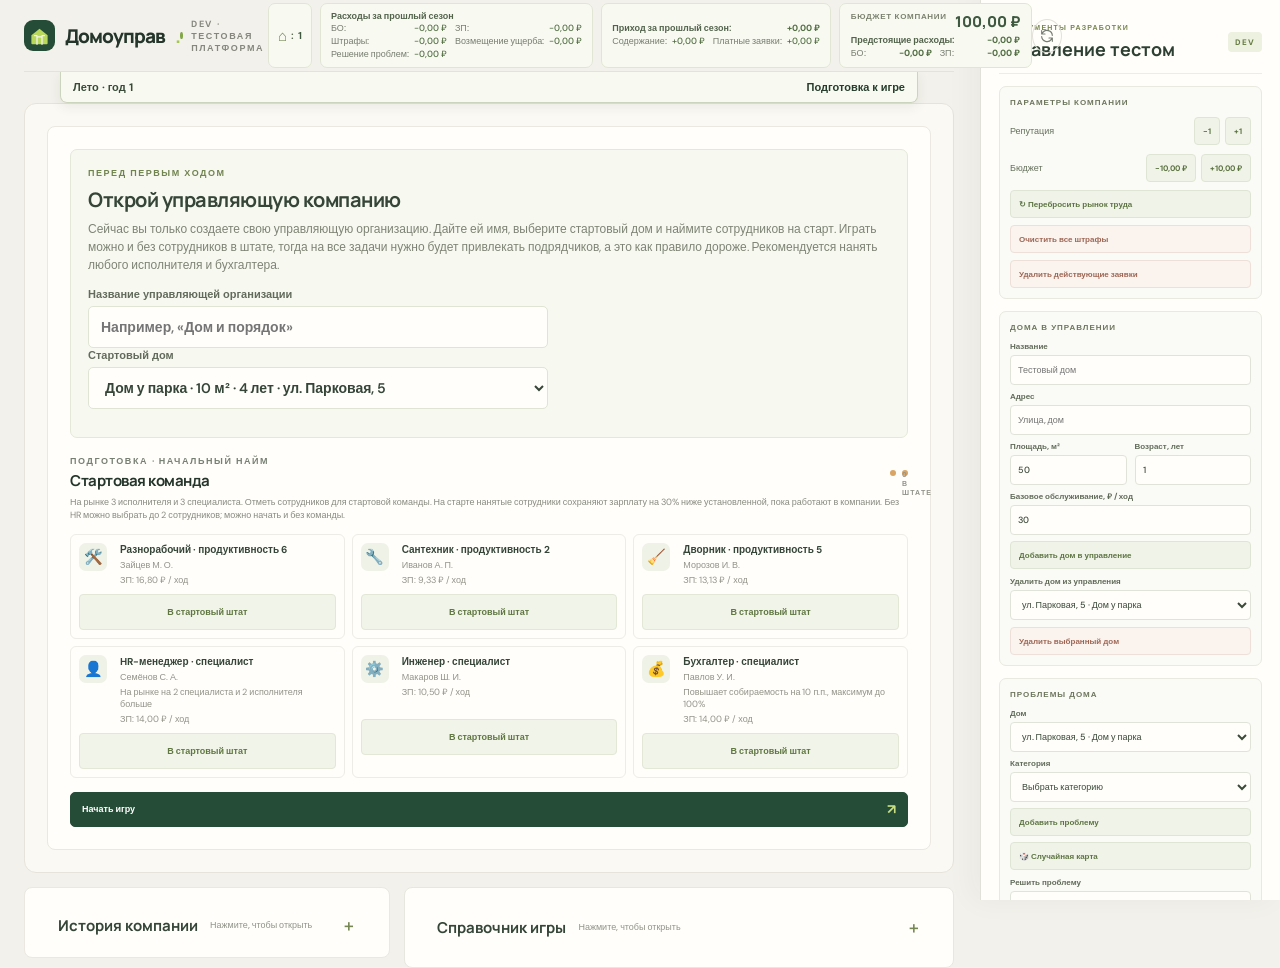
==== commit 3323862d: "Update multi-home gameplay and dev tools" ====
--- a/dev.html
+++ b/dev.html
@@ -18,7 +18,7 @@
         <span id="company-name-label">Домоуправ</span><span class="brand-dot">.</span>
       </a>
       <div class="topbar-center"><span class="online-dot"></span> DEV · ТЕСТОВАЯ ПЛАТФОРМА</div>
-      <div class="sticky-finances"><div class="sticky-prior-expenses"><strong>Расходы за прошлый сезон</strong><small>БО: <span id="sticky-prior-upkeep">−0,00 ₽</span></small><small>ЗП: <span id="sticky-prior-salaries">−0,00 ₽</span></small><small>Штрафы: <span id="sticky-prior-fines">−0,00 ₽</span></small><small>Возмещение ущерба: <span id="sticky-prior-compensation">−0,00 ₽</span></small><small>Решение проблем: <span id="sticky-prior-repairs">−0,00 ₽</span></small></div><div class="sticky-income"><strong>Приход за прошлый сезон: <span id="sticky-income-total">+0,00 ₽</span></strong><small>Содержание: <span id="sticky-collection-income">+0,00 ₽</span></small><small>Платные заявки: <span id="sticky-paid-income">+0,00 ₽</span></small></div><div class="sticky-balance"><span>БЮДЖЕТ КОМПАНИИ</span><b id="sticky-capital-value">100,00 ₽</b><div class="sticky-breakdown"><strong>Предстоящие расходы: <span id="sticky-expense-total">−30,00 ₽</span></strong><small>БО: <span id="sticky-upkeep-value">−30,00 ₽</span></small><small>ЗП: <span id="sticky-payroll-value">−0,00 ₽</span></small><small>Штрафы: <span id="sticky-fines-value">−0,00 ₽</span></small><small>Возмещение ущерба: <span id="sticky-compensation-value">−0,00 ₽</span></small><small>Решение проблем: <span id="sticky-problem-repairs">−0,00 ₽</span></small></div></div></div>
+      <div class="sticky-finances"><div class="sticky-houses"><span aria-hidden="true">⌂</span>: <b id="sticky-house-count">1</b><span id="sticky-critical-houses" class="sticky-critical-houses" hidden>❗ <b id="sticky-critical-count">0</b></span></div><div class="sticky-prior-expenses"><strong>Расходы за прошлый сезон</strong><small>БО: <span id="sticky-prior-upkeep">−0,00 ₽</span></small><small>ЗП: <span id="sticky-prior-salaries">−0,00 ₽</span></small><small>Штрафы: <span id="sticky-prior-fines">−0,00 ₽</span></small><small>Возмещение ущерба: <span id="sticky-prior-compensation">−0,00 ₽</span></small><small>Решение проблем: <span id="sticky-prior-repairs">−0,00 ₽</span></small></div><div class="sticky-income"><strong>Приход за прошлый сезон: <span id="sticky-income-total">+0,00 ₽</span></strong><small>Содержание: <span id="sticky-collection-income">+0,00 ₽</span></small><small>Платные заявки: <span id="sticky-paid-income">+0,00 ₽</span></small></div><div class="sticky-balance"><span>БЮДЖЕТ КОМПАНИИ</span><b id="sticky-capital-value">100,00 ₽</b><div class="sticky-breakdown"><strong>Предстоящие расходы: <span id="sticky-expense-total">−30,00 ₽</span></strong><small>БО: <span id="sticky-upkeep-value">−30,00 ₽</span></small><small>ЗП: <span id="sticky-payroll-value">−0,00 ₽</span></small></div></div></div>
       <button class="icon-button" id="reset-button" type="button" aria-label="Начать заново" title="Начать заново"><svg viewBox="0 0 24 24" fill="none"><path d="M20 11a8 8 0 0 0-14.5-4L4 9m0 0V4m0 5h5m-5 4a8 8 0 0 0 14.5 4L20 15m0 0v5m0-5h-5" stroke="currentColor" stroke-width="1.7" stroke-linecap="round" stroke-linejoin="round"/></svg></button>
     </header>
     <div id="sticky-turn-status" class="sticky-turn-status" aria-live="polite"><span id="sticky-season-value">Лето · год 1</span><b id="sticky-phase-value">Подготовка к игре</b></div>
@@ -39,58 +39,56 @@
 
       <section class="dashboard" aria-label="Игровое поле">
         <div class="dashboard-heading"><div><p class="section-label">ТЕКУЩАЯ СИТУАЦИЯ</p><h2>Дела компании</h2></div><div class="turn-pill"><span class="turn-icon">↗</span><span id="turn-label">ХОД 1</span></div></div>
-        <section class="timeline-panel" aria-label="Годовой таймлайн"><div class="timeline-title"><div><p class="section-label">КАЛЕНДАРЬ УПРАВЛЕНИЯ</p><h2 id="timeline-year">Год 1</h2></div><span class="phase-badge" id="phase-label">Найм и увольнение</span></div><div class="season-track" id="season-track"></div><div class="phase-track"><span class="phase-step" data-phase="preparation">0 · Подготовка</span><span class="phase-step" data-phase="staffing">1 · Менеджмент</span><span class="phase-step" data-phase="inspection">2 · Осмотр</span><span class="phase-step" data-phase="problems">3 · Проблемы</span><span class="phase-step" data-phase="drawing">4 · Приём</span><span class="phase-step" data-phase="resolving">5 · Распределение</span><span class="phase-step" data-phase="legal">6 · Юристы</span><span class="phase-step" data-phase="payroll">7 · Зарплаты</span><span class="phase-step" data-phase="collection">8 · Сборы</span><span class="phase-step" data-phase="annualReport">9 · Отчёт</span><span class="phase-step" data-phase="bankruptcy">10 · Банкротство</span></div></section>
-        <section id="annual-report" class="annual-report" hidden></section>
+        <section class="timeline-panel" aria-label="Годовой таймлайн"><div class="timeline-title"><div><p class="section-label">КАЛЕНДАРЬ УПРАВЛЕНИЯ</p><h2 id="timeline-year">Год 1</h2></div><span class="phase-badge" id="phase-label">Подготовка к игре</span></div><div class="season-track" id="season-track"></div><div class="phase-track"><span class="phase-step active" data-phase="preparation">0 · Подготовка</span><span class="phase-step" data-phase="staffing">1 · Менеджмент</span><span class="phase-step" data-phase="inspection">2 · Осмотр</span><span class="phase-step" data-phase="problems">3 · Проблемы</span><span class="phase-step" data-phase="drawing">4 · Приём заявок</span><span class="phase-step" data-phase="resolving">5 · Распределение</span><span class="phase-step" data-phase="legal">6 · Специалисты</span><span class="phase-step" data-phase="payroll">7 · Зарплаты</span><span class="phase-step" data-phase="collection">8 · Сборы</span><span class="phase-step" data-phase="annualReport">9 · Годовой отчёт</span><span class="phase-step" data-phase="bankruptcy">10 · Банкротство</span></div></section>
         <section id="bankruptcy-panel" class="bankruptcy-panel" hidden></section>
         <section id="inspection-panel" class="inspection-panel" hidden></section>
         <div class="stats-grid">
-          <article class="stat-card capital-card"><div class="stat-top"><span>КАПИТАЛ КОМПАНИИ</span><span class="stat-symbol ruble">₽</span></div><div class="stat-value" id="capital-value">100,00 <span>₽</span></div><div class="stat-note"><span class="status-dot"></span> Уставный капитал</div><div class="capital-bar"><div id="capital-bar-fill"></div></div></article>
-          <article class="stat-card"><div class="stat-top"><span>ДОМОВ В УПРАВЛЕНИИ</span><span class="stat-symbol">⌂</span></div><div class="stat-value" id="houses-value">1 <span>дом</span></div><div class="stat-note">Портфель компании</div></article>
-          <article class="stat-card"><div class="stat-top"><span>ОБЩАЯ ПЛОЩАДЬ</span><span class="stat-symbol">▧</span></div><div class="stat-value" id="area-value">10 <span>м²</span></div><div class="stat-note">Расчётная площадь</div></article>
-          <article class="stat-card income-card"><div class="stat-top"><span>СБОР ЗА ХОД</span><span class="stat-symbol">↗</span></div><div class="stat-value" id="income-value">100,00 <span>₽</span></div><div class="stat-note">Тариф 10,00 ₽ × 10 м²</div></article>
-          <article class="stat-card collection-card"><div class="stat-top"><span>СОБИРАЕМОСТЬ · ПРОШЛЫЙ ПЕРИОД</span><span class="stat-symbol">%</span></div><div class="stat-value" id="collection-value">—</div><div class="stat-note">Все дома в управлении</div></article>
-          <article class="stat-card cancelled-card"><div class="stat-top"><span>ОТМЕНЕНО ЗА ГОД</span><span class="stat-symbol">×</span></div><div class="stat-value" id="cancelled-value">0 <span>заявок</span></div><div class="stat-note">Текущий год</div></article>
-          <article class="stat-card reputation-card"><div class="stat-top"><span>РЕПУТАЦИЯ ИГРОКА</span><span class="stat-symbol">✦</span></div><div class="stat-value reputation-value" id="reputation-value">+1</div><div class="stat-note">Личная репутация директора</div></article>
-          <article class="stat-card house-debt-card"><div class="stat-top"><span>ДОЛГИ ПО ПОРТФЕЛЮ</span><span class="stat-symbol">↙</span></div><div class="stat-value" id="house-debt-value">0,00 ₽</div></article>
-          <article class="stat-card upkeep-card"><div class="stat-top"><span>БАЗОВОЕ ОБСЛУЖИВАНИЕ</span><span class="stat-symbol">⌂</span></div><div class="stat-value" id="upkeep-value">30,00 <span>₽</span></div><div class="stat-note">Расход за ход</div></article>
-          <article class="stat-card"><div class="stat-top"><span>ЗАРПЛАТЫ</span><span class="stat-symbol">♙</span></div><div class="stat-value" id="payroll-value">0,00 <span>₽</span></div><div class="stat-note">Фонд за ход</div></article>
+          <article class="stat-card finance-summary"><div class="stat-top"><span>ФИНАНСЫ</span><span class="stat-symbol ruble">₽</span></div><div class="finance-line budget-line"><span>Бюджет</span><b class="stat-value" id="capital-value">100,00 <span>₽</span></b></div><div class="capital-bar"><div id="capital-bar-fill"></div></div><div class="finance-line"><span>Сбор за ход</span><b class="stat-value" id="income-value">100,00 <span>₽</span></b></div><div class="finance-line"><span>Общая собираемость</span><b class="stat-value" id="collection-value">—</b></div><div class="finance-line debt-finance-line"><span>Долги жителей</span><div class="stat-value" id="house-debt-value">0,00 ₽</div></div><div class="finance-line"><span>Базовое обслуживание</span><b class="stat-value" id="upkeep-value">30,00 <span>₽</span></b></div><div class="finance-line"><span>Зарплаты</span><b class="stat-value" id="payroll-value">0,00 <span>₽</span></b></div></article>
+          <article class="stat-card portfolio-summary"><div class="stat-top"><span>ПОРТФЕЛЬ</span><span class="stat-symbol">⌂</span></div><div class="summary-metric"><span>Обслуживаемая площадь</span><b class="stat-value" id="area-value">10 <span>м²</span></b></div><div class="summary-metric"><span>Средний тариф</span><b class="stat-value">10,00 ₽ / м²</b></div><div class="summary-submetric">Домов в управлении: <b id="houses-value">1 <span>дом</span></b></div></article>
+          <article class="stat-card reputation-summary"><div class="stat-top"><span>РЕПУТАЦИЯ</span><span class="stat-symbol">✦</span></div><div class="stat-value reputation-value" id="reputation-value">+1</div><div class="summary-metric"><span>Отменённые заявки</span><b class="stat-value" id="cancelled-value">0 <span>заявок</span></b></div><div class="reputation-rules"><b>Влияют на репутацию:</b><span>Стартовое значение: +1</span><span>+1 · год без долгов</span><span>+1 · нет отмен за год</span><span>+1 · устранены все проблемы категории</span><span>−1 · каждые 3 отмены в год</span><span>−1 · увольнение без последней зарплаты</span><span>−1 · за каждую нерешённую аварию в конце года</span><span>−2 · изъятие аварийного дома</span><span>Новая УК после банкротства: −1</span></div></article>
         </div>
-        <section id="house-card" class="house-card" aria-label="Карточка дома"></section>
-        <section class="penalties-panel"><div class="panel-heading"><div><p class="section-label">ОТДЕЛЬНЫЙ РАСЧЁТ</p><h2>Штрафы и компенсации</h2></div><span class="penalty-total" id="penalties-summary">Обязательства: 0,00 ₽</span></div><div class="penalties-list" id="penalties-list"></div></section>
+        <section class="penalties-panel"><div class="panel-heading"><div><p class="section-label">ОТДЕЛЬНЫЙ РАСЧЁТ</p><h2>Штрафы и компенсации</h2></div><div class="penalties-header-actions"><span class="penalty-total" id="penalties-summary">Обязательства: 0,00 ₽</span><button class="penalty-toggle-button" id="toggle-paid-penalties" type="button" hidden>Показать оплаченные</button></div></div><div class="penalties-list" id="penalties-list"></div></section>
+        <details id="real-estate-market" class="real-estate-market"><summary><span>Рынок недвижимости</span><small>Новые дома через ОСС · 1 раз за ход</small></summary><div id="real-estate-list" class="real-estate-list"></div></details>
+        <section class="managed-homes-block" aria-labelledby="managed-homes-heading"><div class="managed-homes-heading"><p class="section-label">ПОРТФЕЛЬ УК</p><h2 id="managed-homes-heading">Дома в управлении</h2></div><div id="house-card" class="house-card" aria-label="Карточки домов"></div></section>
 
         <section class="market-panel" id="market-panel">
-          <div class="preparation-controls" id="preparation-controls" hidden><p class="section-label">ПЕРЕД ПЕРВЫМ ХОДОМ</p><h2>Открой управляющую компанию</h2><p>Придумай название и собери стартовую команду. После начала игры начнётся первое лето.</p><label for="company-name-input">Название управляющей организации</label><input id="company-name-input" type="text" maxlength="36" placeholder="Например, «Дом и порядок»"></div>
+          <div class="preparation-controls" id="preparation-controls" hidden><p class="section-label">ПЕРЕД ПЕРВЫМ ХОДОМ</p><h2>Открой управляющую компанию</h2><p>Сейчас вы только создаете свою управляющую организацию. Дайте ей имя, выберите стартовый дом и наймите сотрудников на старт. Играть можно и без сотрудников в штате, тогда на все задачи нужно будет привлекать подрядчиков, а это как правило дороже. Рекомендуется нанять любого исполнителя и бухгалтера.</p><label for="company-name-input">Название управляющей организации</label><input id="company-name-input" type="text" maxlength="36" autocomplete="organization" placeholder="Например, «Дом и порядок»"><label for="starting-house-select">Стартовый дом</label><select id="starting-house-select"></select></div>
           <div class="panel-heading"><div><p class="section-label" id="market-kicker">НАЧАЛО ХОДА · НАЙМ И УВОЛЬНЕНИЕ</p><h2 id="market-heading">Рынок труда</h2></div><span class="deck-badge"><span></span> <span id="staff-count">0 В ШТАТЕ</span></span></div>
           <p class="market-copy" id="market-copy">Рынок предлагает исполнителей и специалистов. Без HR-менеджера за ход можно нанять двух сотрудников.</p>
           <div class="market-grid" id="market-list"></div>
           <div class="team-heading"><span>КОМАНДА</span><span id="team-payroll">Зарплатный фонд: 0,00 ₽ / ход</span></div>
           <div class="team-list" id="team-list"></div>
-          <button class="primary-button preparation-start preparation-confirm" id="confirm-preparation-button" type="button"><span>Начать игру с выбранной командой</span><span class="button-arrow">↗</span></button>
+          <button class="primary-button preparation-start preparation-confirm" id="confirm-preparation-button" type="button"><span>Начать игру</span><span class="button-arrow">↗</span></button>
         </section>
 
+        <section id="annual-report" class="annual-report" hidden></section>
+        <details id="oss-history-disclosure" class="oss-history-disclosure" hidden><summary>История ОСС</summary><div id="oss-history-list"></div></details>
         <div class="turn-layout">
-          <section class="requests-panel"><div class="panel-heading"><div><p class="section-label">ПОВЕСТКА ДНЯ</p><h2>Заявки жильцов <span class="request-count" id="request-count">0 / 2</span></h2></div><span class="deck-badge"><span></span> КОЛОДА</span></div>
-            <div id="requests-list" class="requests-list"><div class="empty-state"><div class="empty-icon">↘</div><div><strong>Новый день начинается</strong><p>Открой заявки, чтобы узнать, что случилось в доме.</p></div></div></div>
-            <div class="panel-footer"><span id="requests-hint">На этот ход положено 2 заявки</span><span class="footer-dots"><i></i><i></i><i></i></span></div>
+          <section class="requests-panel"><div class="panel-heading"><div><p class="section-label">ПОВЕСТКА ДНЯ</p></div><span class="deck-badge"><span></span> КОЛОДА</span></div>
+            <section id="oss-agenda-panel" class="oss-agenda-panel" hidden><div class="oss-agenda-heading"><span class="oss-agenda-icon">◉</span><h2>ОСС и гарантия</h2></div><div id="oss-phase-actions" class="oss-phase-actions"></div></section>
+            <section id="problem-panel" class="problem-panel" hidden></section>
+            <section id="legal-panel" class="legal-panel" hidden></section>
+            <details id="penalties-compact-disclosure" class="penalties-panel penalties-compact agenda-disclosure" open><summary class="agenda-disclosure-summary"><span class="disclosure-title">Штрафы и компенсации</span><span id="compact-penalty-total" class="disclosure-total">К выплате: 0,00 ₽</span><span id="compact-penalty-contestable" class="disclosure-contestable">Можно оспорить: 0,00 ₽</span><span id="compact-penalty-marker" class="disclosure-alert disclosure-alert-green" hidden>!</span><span class="disclosure-chevron" aria-hidden="true">⌄</span></summary><div class="penalties-list" id="penalties-list-compact"></div></details>
+            <details id="requests-disclosure" class="requests-disclosure agenda-disclosure" open><summary class="agenda-disclosure-summary request-disclosure-summary"><span class="disclosure-title">Заявки жителей</span><span class="request-count" id="request-count">0 активных</span><span class="request-breakdown" id="request-count-breakdown">Аварийные: 0 · Обычные: 0 · Платные: 0</span><span id="request-damage-marker" class="disclosure-alert disclosure-alert-red" hidden>!</span><span class="disclosure-chevron" aria-hidden="true">⌄</span></summary><div id="requests-list" class="requests-list"><div class="empty-state"><div class="empty-icon">↘</div><div><strong>Новый день начинается</strong><p>После найма прими заявки, чтобы узнать, что случилось в доме.</p></div></div></div><div class="panel-footer"><span id="requests-hint">На этот ход положено 2 заявки</span><span class="footer-dots"><i></i><i></i><i></i></span></div></details>
           </section>
           <aside class="actions-panel"><div class="actions-heading"><p class="section-label">ТВОЙ ХОД</p><span class="round-number" id="round-number">01</span></div><h2 id="action-title">С чего начнём?</h2><p class="action-copy" id="action-copy">Разбери входящие заявки. Каждое решение стоит денег, а на кону — репутация компании.</p>
-            <div class="action-buttons"><button class="primary-button" id="draw-button" type="button"><span>Принять заявки</span><span class="button-arrow">↗</span></button><button class="secondary-button" id="end-turn-button" type="button" disabled><span>Завершить ход</span><span>→</span></button></div>
+            <div class="action-buttons"><button class="primary-button" id="draw-button" type="button" hidden><span>Принять заявки</span><span class="button-arrow">↗</span></button><button class="primary-button" id="end-turn-button" type="button" disabled><span>Продолжить</span><span>→</span></button></div>
             <div class="rules-note"><span class="note-icon">i</span><p>В конце хода выплачиваются зарплаты, БО и собирается доля платежей по случайной <b>собираемости.</b></p></div>
-            <section class="phase-guide"><p class="section-label">ЭТАПЫ ХОДА</p><ol><li data-guide-step="0"><span>1</span>Менеджмент сотрудников</li><li data-guide-step="1"><span>2</span>Сезонный осмотр · осень/весна</li><li data-guide-step="2"><span>3</span>Решение проблем</li><li data-guide-step="3"><span>4</span>Приём заявок</li><li data-guide-step="4"><span>5</span>Распределение заявок</li><li data-guide-step="5"><span>6</span>Задачи специалистам</li><li data-guide-step="6"><span>7</span>Выплата ЗП</li><li data-guide-step="7"><span>8</span>Сбор содержания</li></ol><p class="phase-guide-note">Осмотр пропускается летом и зимой. На этапе сбора содержания оплачивается БО и собираются платежи.</p></section>
-            <section id="problem-panel" class="problem-panel" hidden></section>
-            <section id="legal-panel" class="legal-panel" hidden></section>
+            <section class="phase-guide"><p class="section-label">ЭТАПЫ ХОДА</p><ol><li data-guide-step="0"><span>1</span>Менеджмент сотрудников</li><li data-guide-step="1"><span>2</span>Сезонный осмотр · осень/весна</li><li data-guide-step="2"><span>3</span>Решение проблем</li><li data-guide-step="3"><span>4</span>Приём заявок</li><li data-guide-step="4"><span>5</span>Распределение заявок</li><li data-guide-step="5"><span>6</span>Задачи специалистам</li><li data-guide-step="6"><span>7</span>Выплата ЗП</li><li data-guide-step="7"><span>8</span>Сбор содержания</li></ol><p class="phase-guide-note">Осмотр пропускается летом и зимой. На этапе сбора содержания оплачивается базовое обслуживание и собираются платежи.</p></section>
           </aside>
         </div>
-        <section class="log-panel"><div class="log-heading"><div><p class="section-label">ИСТОРИЯ КОМПАНИИ</p><h2>Последние события</h2></div><button id="clear-log-button" class="text-button" type="button">Очистить</button></div><div id="event-log" class="event-log"><div class="log-entry"><span class="log-marker"></span><span>Компания открыла первый дом под управлением.</span><time>ХОД 1</time></div></div></section>
+        <section id="financial-infographic" class="financial-infographic" aria-label="Финансовые итоги"></section>
       </section>
-      <section id="financial-infographic" class="financial-infographic" aria-label="Финансовая инфографика"></section>
-      <section class="staff-reference" aria-label="Справочник сотрудников и заявок">
-        <h2>Справочник игры</h2>
-        <div class="reference-grid">
+      <div class="lower-reference-panels">
+      <details class="log-panel collapsible-panel"><summary><span>История компании</span><span class="collapse-hint">Нажмите, чтобы открыть</span></summary><div class="collapsible-content"><div class="log-heading"><h2>Последние события</h2><button id="clear-log-button" class="text-button" type="button">Очистить</button></div><div id="event-log" class="event-log"><div class="log-entry"><span class="log-marker"></span><span>Компания открыла первый дом под управлением.</span><time>ХОД 1</time></div></div></div></details>
+      <details class="staff-reference collapsible-panel" aria-label="Справочник сотрудников и заявок">
+        <summary>Справочник игры <span class="collapse-hint">Нажмите, чтобы открыть</span></summary>
+        <div class="reference-content"><div class="reference-grid">
           <table class="reference-table"><caption>Роли сотрудников</caption><thead><tr><th>Роль</th><th>Функции</th></tr></thead><tbody>
-            <tr><td>Юрист</td><td>Взыскивает задолженность дома или оспаривает штрафы и компенсации.</td></tr>
+            <tr><td>Юрист</td><td>ЮС 1–3: взыскивает 20/30/40 ₽ долга за сезон и оспаривает штрафы/компенсации со снижением 10–30%, 20–45% или 30–60% (шанс 50%).</td></tr>
             <tr><td>Бухгалтер</td><td>Сохраняет задолженность жильцов за прошлые периоды для последующего взыскания.</td></tr>
             <tr><td>HR-менеджер</td><td>Снимает лимит найма, вводит двухходовой испытательный срок с половинной зарплатой и уменьшает премию за переработку вдвое.</td></tr>
+            <tr><td>Инженер</td><td>При осмотрах осенью и весной уменьшает число выявленных проблем на одну.</td></tr>
             <tr><td>Сантехник</td><td>Выполняет заявки категории «Сантехника»; продуктивность 3 трудозатраты за ход.</td></tr>
             <tr><td>Электрик</td><td>Выполняет заявки категории «Электрика»; продуктивность 3 трудозатраты за ход.</td></tr>
             <tr><td>Разнорабочий</td><td>Выполняет заявки категории «Общестрой»; продуктивность 5 трудозатрат за ход.</td></tr>
@@ -102,13 +100,47 @@
             <tr><td>Аварийная с ущербом</td><td>Нельзя отменить; создаёт отдельную компенсацию ущерба, выплачиваемую через блок штрафов и компенсаций.</td></tr>
             <tr><td>Платная</td><td>При выполнении приносит доход и расходует продуктивность; материалы не требуются.</td></tr>
           </tbody></table>
-        </div>
-      </section>
+          <table class="reference-table"><caption>Основные механики</caption><thead><tr><th>Механика</th><th>Описание</th></tr></thead><tbody>
+            <tr><td>Год и сезоны</td><td>Ход длится сезон. Порядок: менеджмент, осмотр осенью/весной, решение проблем, заявки, распределение, задачи юристам, зарплаты, сбор содержания.</td></tr>
+            <tr><td>Старт и найм</td><td>В подготовке можно начать без сотрудников. Рынок предлагает 3 исполнителей и 3 специалистов. Без HR за ход нанимают до 2 человек; с HR лимита нет.</td></tr>
+            <tr><td>Испытательный срок</td><td>С HR нанятый сотрудник получает половину ЗП два хода, его можно уволить без последней зарплаты; премия за переработку вдвое меньше.</td></tr>
+            <tr><td>Заявки</td><td>На дом поступает 2 заявки за ход. Нерешённые переносятся. Обычные можно отменить; аварийные нельзя. Платные при выполнении приносят доход.</td></tr>
+            <tr><td>Исполнители</td><td>Один сотрудник работает только по своей категории. Превышение продуктивности требует премии; отказ от премии делает сотрудника недовольным на следующий ход.</td></tr>
+            <tr><td>Подрядчики</td><td>Заявку можно выполнить только целиком. Подрядная стоимость: зарплата специалиста по категории + материалы + 10 ₽. Платные заявки не требуют материалов.</td></tr>
+            <tr><td>Базовое обслуживание</td><td>Каждый сезон дом платит БО независимо от заявок. В конце сезона определяется собираемость и начисляется долг.</td></tr>
+            <tr><td>Сезонный осмотр</td><td>Осенью и весной вытягивается 0–2 проблемы. Инженер уменьшает число карт на одну. Каждая карта проблемы создаёт одну аварийную заявку при приёме заявок; 30% шанс получить ущерб.</td></tr>
+            <tr><td>Ремонт проблем</td><td>Для полного ремонта сначала покупаются материалы. Затем подрядчик выполняет оставшиеся работы за отдельную плату либо штатные исполнители закрывают трудозатраты по категориям; частичный прогресс сохраняется между сезонами. Устранение проблемы не закрывает связанные аварийные заявки.</td></tr>
+            <tr><td>Юрист</td><td>Каждый юрист выполняет одно поручение за сезон. ЮС 1/2/3: взыскать до 20/30/40 ₽ или с шансом 50% снизить штраф/компенсацию на 10–30%/20–45%/30–60%.</td></tr><tr><td>Аварийный дом</td><td>Если суммарный износ любой категории достиг 100%, даётся дополнительный год на ремонт. Если к его концу износ не снижен ниже 100%, дом изымается; репутация −2.</td></tr>
+            <tr><td>Долги и бухгалтер</td><td>Бухгалтер суммирует долги жителей за периоды. Без бухгалтера учитывается только долг последнего периода.</td></tr>
+            <tr><td>ОСС</td><td>Капремонт: результат S/5 × d6 + специалисты + число проблем категории; порог S/2 + 1. Изменение тарифа на X проводится отдельно для каждого дома в годовом отчёте: результат S/5 × d6 + специалисты + репутация; порог S/2 + отменённые заявки этого дома × 2 + X. Тариф не может быть ниже 0. При успешном капремонте проблемы категории и их заявки устраняются, а категория получает гарантию на 3 года.</td></tr>
+            <tr><td>ОСС «Новый дом»</td><td>Один раз за ход можно провести голосование за объект из свёрнутого рынка недвижимости. Результат: S выбранного дома / 5 × d6 + репутация + специалисты. Порог: S / 2 + отменённые заявки игрока за всё время. При успехе дом входит в портфель, а заявки, проблемы, штрафы и компенсации показывают адрес дома.</td></tr>
+            <tr><td>Возраст и гарантия дома</td><td>На осмотре к случайному числу карт добавляется 1 за каждые полные 3 года возраста после первых трёх. Для гарантийного суда нужен юрист и пошлина 50 ₽. Дом младше 3 лет покрывает все проблемы; в течение 3 лет после ОСС капремонта покрываются новые проблемы этой категории. ЮС 1/2/3 даёт шанс суда 30%/50%/90%. Успешный иск устраняет покрытые проблемы и связанные аварийные заявки, а компенсации ущерба оплачивает застройщик.</td></tr>
+            <tr><td>Годовой отчёт</td><td>Обычные незакрытые заявки отменяются. Аварийные остаются на доме; каждая снижает репутацию на 1.</td></tr>
+            <tr><td>Банкротство</td><td>При балансе −500 ₽ компания банкротится: сотрудники распускаются, дома теряются, долги списываются. Новая УК начинает с репутацией −1.</td></tr>
+            <tr><td>Штрафы и ущерб</td><td>Штраф трудовой инспекции равен тройной зарплате и возникает с вероятностью 0–50% при увольнении без последней зарплаты. Компенсации за ущерб оплачиваются отдельно.</td></tr>
+            <tr><td>Собираемость</td><td>Каждый сезон случайно выбирается значение от 20% до 100%; неоплаченная часть содержания становится долгом жителей.</td></tr>
+          </tbody></table>
+          <table class="reference-table roster-reference"><caption>Сотрудники рынка: роль, ФИО, продуктивность и ожидаемая ЗП</caption><thead><tr><th>Роль</th><th>ФИО</th><th>Продуктивность / ЮС</th><th>Ожидаемая ЗП</th></tr></thead><tbody id="employee-roster-reference"></tbody></table>
+          <table class="reference-table"><caption>Дома в колоде</caption><thead><tr><th>Дом</th><th>Адрес</th><th>Площадь</th></tr></thead><tbody>
+            <tr><td>Дом на Садовой</td><td>ул. Садовая, 12</td><td>8 м²</td></tr>
+            <tr><td>Дом у парка</td><td>ул. Парковая, 5</td><td>10 м²</td></tr>
+            <tr><td>Дом на Речной</td><td>наб. Речная, 8</td><td>12 м²</td></tr>
+            <tr><td>Дом на площади</td><td>пл. Центральная, 3</td><td>15 м²</td></tr>
+            <tr><td>Дом у вокзала</td><td>ул. Вокзальная, 21</td><td>20 м²</td></tr>
+          </tbody></table>
+        </div></div>
+      </details>
+      </div>
     </main>
     <footer><span>ДОМОУПРАВ <span class="footer-year">· БАЗОВЫЙ ПРОТОТИП</span></span><span>Каждый дом начинается с хорошего управления.</span></footer>
   </div>
-  <aside id="dev-tools-panel" class="dev-tools-panel" hidden><div class="dev-panel-header"><div><p class="section-label">ИНСТРУМЕНТЫ РАЗРАБОТКИ</p><h2>Управление тестом</h2></div><span class="dev-badge">DEV</span></div><section class="dev-control-group"><h3>Параметры компании</h3><div class="dev-control-row"><span>Репутация</span><div><button type="button" class="dev-control-button" data-dev-action="reputation-down">−1</button><button type="button" class="dev-control-button" data-dev-action="reputation-up">+1</button></div></div><div class="dev-control-row"><span>Бюджет</span><div><button type="button" class="dev-control-button" data-dev-action="capital-down">−10,00 ₽</button><button type="button" class="dev-control-button" data-dev-action="capital-up">+10,00 ₽</button></div></div><button type="button" class="dev-wide-button" data-dev-action="reroll-market">↻ Перебросить рынок труда</button><button type="button" class="dev-wide-button dev-wide-danger" data-dev-action="clear-fines">Очистить все штрафы</button><button type="button" class="dev-wide-button dev-wide-danger" data-dev-action="clear-requests">Удалить действующие заявки</button></section><div class="dev-panel-header dev-create-heading"><div><p class="section-label">КОНСТРУКТОР</p><h2>Создать заявку</h2></div></div><p class="dev-panel-copy">Добавь тестовую карточку прямо в текущий ход. Заявка появится в списке дома.</p><form id="dev-request-form" class="dev-request-form"><label>Название<input name="title" type="text" maxlength="70" placeholder="Например, течь стояка" required></label><label>Описание<textarea name="description" rows="3" maxlength="240" placeholder="Краткое описание проблемы"></textarea></label><label>Категория<select name="category"><option>Электрика</option><option>Сантехника</option><option>Уборка</option><option>Общестрой</option></select></label><label>Тип заявки<select name="type" id="dev-type"><option value="ordinary">Обычная</option><option value="emergency">Аварийная</option><option value="emergencyDamage">Аварийная с ущербом</option><option value="paid">Платная</option></select></label><div class="dev-form-row"><label>Трудозатраты<select name="labor" id="dev-labor"><option value="1">1</option><option value="2">2</option><option value="3">3</option></select></label><p class="dev-cost-hint" id="dev-cost-hint">Цена подрядчика: зарплата категории + материалы + 10,00 ₽</p></div><div class="dev-form-row"><label id="dev-material-field">Материалы<input name="materialCost" id="dev-material" type="number" min="0" step="1" value="0"></label><label id="dev-damage-field" hidden>Компенсация ущерба<input name="damageCompensation" id="dev-damage" type="number" min="0" step="1" value="0"></label></div><label id="dev-payout-field" hidden>Доход при выполнении<input name="payout" id="dev-payout" type="number" min="0" step="1" value="0"></label><button class="primary-button dev-submit" type="submit"><span>Добавить заявку</span><span class="button-arrow">＋</span></button></form><div class="dev-side-note">Аварийные заявки автоматически получают запрет на ручную отмену. Компенсация отображается в блоке штрафов и компенсаций.</div><a class="dev-return-link" href="index.html">← Обычная версия игры</a></aside><div class="toast" id="toast" role="status" aria-live="polite"></div>
+  <aside id="dev-tools-panel" class="dev-tools-panel" hidden><div class="dev-panel-header"><div><p class="section-label">ИНСТРУМЕНТЫ РАЗРАБОТКИ</p><h2>Управление тестом</h2></div><span class="dev-badge">DEV</span></div><section class="dev-control-group"><h3>Параметры компании</h3><div class="dev-control-row"><span>Репутация</span><div><button type="button" class="dev-control-button" data-dev-action="reputation-down">−1</button><button type="button" class="dev-control-button" data-dev-action="reputation-up">+1</button></div></div><div class="dev-control-row"><span>Бюджет</span><div><button type="button" class="dev-control-button" data-dev-action="capital-down">−10,00 ₽</button><button type="button" class="dev-control-button" data-dev-action="capital-up">+10,00 ₽</button></div></div><button type="button" class="dev-wide-button" data-dev-action="reroll-market">↻ Перебросить рынок труда</button><button type="button" class="dev-wide-button dev-wide-danger" data-dev-action="clear-fines">Очистить все штрафы</button><button type="button" class="dev-wide-button dev-wide-danger" data-dev-action="clear-requests">Удалить действующие заявки</button></section><section class="dev-control-group"><h3>Дома в управлении</h3><form id="dev-add-house-form" class="dev-tool-form"><label>Название<input name="name" type="text" maxlength="70" placeholder="Тестовый дом" required></label><label>Адрес<input name="address" type="text" maxlength="100" placeholder="Улица, дом" required></label><div class="dev-form-row"><label>Площадь, м²<input name="area" type="number" min="1" step="1" value="50" required></label><label>Возраст, лет<input name="age" type="number" min="0" step="1" value="1" required></label></div><label>Базовое обслуживание, ₽ / ход<input name="baseMaintenance" type="number" min="0" step="0.01" value="30" required></label><button type="submit" class="dev-wide-button">Добавить дом в управление</button></form><label>Удалить дом из управления<select id="dev-remove-house-select"><option value="">Домов нет</option></select></label><button type="button" id="dev-remove-house-button" class="dev-wide-button dev-wide-danger">Удалить выбранный дом</button></section><section class="dev-control-group"><h3>Проблемы дома</h3><form id="dev-add-problem-form" class="dev-tool-form"><label>Дом<select name="houseName" id="dev-problem-house-select"><option value="">Домов нет</option></select></label><label>Категория<select name="category"><option value="">Выбрать категорию</option><option>Кровля</option><option>Фасад</option><option>Водоснабжение</option><option>Водоотведение</option><option>Электроснабжение</option><option>Дорожное покрытие</option><option>Подвал</option><option>Отопление</option><option>ИТП</option><option>Пожаротушение</option><option>Лифты</option></select></label><button type="submit" class="dev-wide-button">Добавить проблему</button><button type="button" id="dev-add-random-problem" class="dev-wide-button">🎲 Случайная карта</button></form><label>Решить проблему<select id="dev-solve-problem-select"><option value="">Проблем нет</option></select></label><div class="dev-tool-actions"><button type="button" id="dev-solve-problem-button" class="dev-wide-button">Решить выбранную бесплатно</button><button type="button" id="dev-solve-all-problems" class="dev-wide-button">Решить все бесплатно</button></div></section>
+<section class="dev-control-group"><h3>Штраф</h3><form id="dev-add-fine-form" class="dev-tool-form"><label>Название<input name="title" type="text" maxlength="50" placeholder="Тестовый штраф"></label><label>Сумма, ₽<input name="amount" type="number" min="0" step="0.01" value="100"></label><button type="submit" class="dev-wide-button">Добавить штраф</button></form></section>
+<section class="dev-control-group"><h3>Сотрудник</h3><form id="dev-add-employee-form" class="dev-tool-form"><label>Роль<select name="role"><option value="lawyer">Юрист</option><option value="accountant">Бухгалтер</option><option value="hr">HR-менеджер</option><option value="engineer">Инженер</option><option value="plumber">Сантехник</option><option value="electrician">Электрик</option><option value="handyman">Разнорабочий</option><option value="janitor">Дворник</option></select></label><label>Профиль соискателя<select name="profile"></select></label><label id="dev-employee-productivity-wrap" hidden>Продуктивность<input name="productivity" type="number" min="1" step="1" value="3"></label><label id="dev-employee-legal-wrap" hidden>Юридическая сила<select name="legalStrength"><option value="1">ЮС 1 · ЗП 15 ₽</option><option value="2">ЮС 2 · ЗП 20 ₽</option><option value="3">ЮС 3 · ЗП 25 ₽</option></select></label><button type="submit" class="dev-wide-button">Добавить в штат</button></form></section>
+<section class="dev-control-group"><h3>Таймлайн</h3><form id="dev-timeline-form" class="dev-tool-form"><label>Год<input name="year" type="number" min="1" step="1" value="1" required></label><label>Сезон<select name="season"><option value="0">Лето</option><option value="1">Осень</option><option value="2">Зима</option><option value="3">Весна</option></select></label><button type="submit" class="dev-wide-button">Установить таймлайн</button></form></section><div class="dev-panel-header dev-create-heading"><div><p class="section-label">КОНСТРУКТОР</p><h2>Создать заявку</h2></div></div><p class="dev-panel-copy">Добавь тестовую карточку прямо в текущий ход. Заявка появится в списке дома.</p><form id="dev-request-form" class="dev-request-form"><label>Название<input name="title" type="text" maxlength="70" placeholder="Например, течь стояка" required></label><label>Описание<textarea name="description" rows="3" maxlength="240" placeholder="Краткое описание проблемы"></textarea></label><label>Категория<select name="category"><option>Электрика</option><option>Сантехника</option><option>Уборка</option><option>Общестрой</option></select></label><label>Тип заявки<select name="type" id="dev-type"><option value="ordinary">Обычная</option><option value="emergency">Аварийная</option><option value="emergencyDamage">Аварийная с ущербом</option><option value="paid">Платная</option></select></label><div class="dev-form-row"><label>Трудозатраты<select name="labor" id="dev-labor"><option value="1">1</option><option value="2">2</option><option value="3">3</option></select></label><p class="dev-cost-hint" id="dev-cost-hint">Цена подрядчика: зарплата категории + материалы + 10,00 ₽</p></div><div class="dev-form-row"><label id="dev-material-field">Материалы<input name="materialCost" id="dev-material" type="number" min="0" step="1" value="0"></label><label id="dev-damage-field" hidden>Компенсация ущерба<input name="damageCompensation" id="dev-damage" type="number" min="0" step="1" value="0"></label></div><label id="dev-payout-field" hidden>Доход при выполнении<input name="payout" id="dev-payout" type="number" min="0" step="1" value="0"></label><button class="primary-button dev-submit" type="submit"><span>Добавить заявку</span><span class="button-arrow">＋</span></button></form><div class="dev-side-note">Аварийные заявки автоматически получают запрет на ручную отмену. Компенсация отображается в блоке штрафов и компенсаций.</div><a class="dev-return-link" href="index.html">← Обычная версия игры</a></aside>
+  <div class="toast" id="toast" role="status" aria-live="polite"></div>
   <script>history.replaceState(null, "", location.pathname + "?dev=1");</script>
+  <script src="game-config.js"></script>
   <script src="game.js"></script>
 </body>
 </html>
--- a/style.css
+++ b/style.css
@@ -66,7 +66,7 @@
 .upkeep-card { background: #f3f3ee; border-color: #e8e7df; }.upkeep-card .stat-value { color: #66735d; }.house-debt-card .stat-symbol { color: #ad825c; }
 .market-panel { margin-top: 13px; padding: 16px 17px 12px; border: 1px solid #eae8e0; border-radius: 8px; background: #fffefa; }.market-panel .panel-heading { margin-bottom: 5px; }.market-panel .panel-heading h2 { font-size: 15px; }.market-copy { margin: 0 0 11px; color: #898b80; font-size: 9px; line-height: 1.5; }.market-grid { display: grid; grid-template-columns: repeat(5,minmax(0,1fr)); gap: 7px; }.worker-card,.team-member { display: flex; align-items: center; gap: 8px; min-width: 0; padding: 8px; border: 1px solid #eeece6; border-radius: 6px; background: #fffefa; }.worker-hired { background: #f7f9f1; border-color: #e3e9d7; }.worker-icon { display: grid; place-items: center; flex: 0 0 28px; width: 28px; height: 28px; border-radius: 7px; background: #eff2e6; color: #71834f; font-size: 15px; }.worker-info { display: flex; flex: 1; min-width: 0; flex-direction: column; gap: 3px; }.worker-info strong { overflow: hidden; color: #354538; font-size: 9px; text-overflow: ellipsis; white-space: nowrap; }.worker-info span { color: #939389; font-size: 7px; white-space: nowrap; }.hire-button,.fire-button { flex: 0 0 auto; padding: 5px 7px; border: 1px solid #e2e7d6; border-radius: 4px; background: #f1f4e8; color: #607742; font-size: 8px; font-weight: 700; cursor: pointer; }.hire-button:disabled,.fire-button:disabled { border-color: #eeece6; background: #f7f6f2; color: #aaa99f; cursor: default; }.team-heading { display: flex; justify-content: space-between; margin-top: 12px; padding: 9px 0 6px; border-top: 1px solid #f0eee8; color: #898b80; font-size: 7px; font-weight: 700; letter-spacing: 1px; }.team-heading span:last-child { font-weight: 500; letter-spacing: 0; }.team-list { display: grid; grid-template-columns: repeat(3,minmax(0,1fr)); gap: 7px; }.team-member { flex-wrap: wrap; }.worker-status { color: #728a4e; font-size: 7px; white-space: nowrap; }.worker-status.used { color: #99968a; }.worker-status.unhappy { color: #b26d50; }.team-unhappy { background: #fdf8f3; border-color: #f0e2d7; }.fire-button { margin-left: auto; padding: 4px 6px; background: #faf2ed; border-color: #f0e0d6; color: #a76b4c; }.team-empty { padding: 10px; border: 1px dashed #e5e4dc; border-radius: 5px; color: #99988e; font-size: 8px; }
 .fire-actions { display: flex; flex-wrap: wrap; justify-content: flex-end; gap: 5px; width: 100%; margin-left: auto; }.fire-actions button { font-size: 7px; }.fire-unpaid-button { padding: 4px 6px; border: 1px solid #f0e0d6; border-radius: 4px; background: #fdf5f1; color: #a7604c; cursor: pointer; }.fire-unpaid-button:disabled { border-color: #eeece6; background: #f7f6f2; color: #aaa99f; cursor: default; }
-.legal-panel[hidden] { display: none; }.legal-panel { margin: 13px 0 0; padding: 17px; border: 1px solid #e7e6dc; border-radius: 8px; background: #fbfcf6; }.legal-heading { display: flex; justify-content: space-between; align-items: center; }.legal-heading .section-label { margin-bottom: 4px; color: #788755; }.legal-heading h2 { margin: 0; color: #354938; font: 700 16px "Manrope",sans-serif; }.legal-mark { display: grid; place-items: center; width: 34px; height: 34px; border-radius: 9px; background: #edf1df; color: #6c7f46; font: 700 19px Georgia,serif; }.legal-copy { margin: 8px 0 12px; color: #7e8475; font-size: 9px; line-height: 1.5; }.legal-options { display: grid; gap: 7px; }.legal-option { display: flex; justify-content: space-between; align-items: center; gap: 12px; padding: 10px; border: 1px solid #e9e9df; border-radius: 6px; background: #fffefa; }.legal-option>div { display: grid; gap: 3px; }.legal-option strong { color: #485545; font-size: 9px; }.legal-option span,.legal-empty,.legal-complete { color: #909187; font-size: 8px; }.legal-action-button,.legal-skip-button { padding: 7px 10px; border: 1px solid #dce5d2; border-radius: 5px; background: #eff3e7; color: #596d3e; font-size: 8px; font-weight: 700; cursor: pointer; }.legal-action-button:disabled { opacity: .55; cursor: default; }.legal-empty { padding: 10px; border: 1px dashed #e5e4dc; border-radius: 5px; }.legal-complete { margin-top: 11px; padding: 9px 10px; border-radius: 5px; background: #f0f4e8; color: #66784a; }.legal-skip-button { margin-top: 10px; background: transparent; border-color: #e5e4dc; color: #85867d; }.report-reputation { display: grid; grid-template-columns: minmax(165px,.7fr) 1.3fr; gap: 10px; align-items: center; margin-bottom: 11px; padding: 10px; border: 1px solid #e6e8d9; border-radius: 6px; background: #fffefa; }.report-reputation>div { display: flex; flex-direction: column; gap: 4px; }.report-reputation span { color: #85877c; font-size: 8px; }.report-reputation b { color: #75653d; font: 700 15px "Manrope",sans-serif; }.report-reputation ul { display: grid; gap: 3px; margin: 0; padding-left: 13px; color: #82867a; font-size: 8px; }
+.legal-panel[hidden],.problem-panel[hidden],.oss-agenda-panel[hidden],#draw-button[hidden],#end-turn-button[hidden] { display: none !important; }.legal-panel { margin: 13px 0 0; padding: 17px; border: 1px solid #e7e6dc; border-radius: 8px; background: #fbfcf6; }.legal-heading { display: flex; justify-content: space-between; align-items: center; }.legal-heading .section-label { margin-bottom: 4px; color: #788755; }.legal-heading h2 { margin: 0; color: #354938; font: 700 16px "Manrope",sans-serif; }.legal-mark { display: grid; place-items: center; width: 34px; height: 34px; border-radius: 9px; background: #edf1df; color: #6c7f46; font: 700 19px Georgia,serif; }.legal-copy { margin: 8px 0 12px; color: #7e8475; font-size: 9px; line-height: 1.5; }.legal-options { display: grid; gap: 7px; }.legal-option { display: flex; justify-content: space-between; align-items: center; gap: 12px; padding: 10px; border: 1px solid #e9e9df; border-radius: 6px; background: #fffefa; }.legal-option>div { display: grid; gap: 3px; }.legal-option strong { color: #485545; font-size: 9px; }.legal-option span,.legal-empty,.legal-complete { color: #909187; font-size: 8px; }.legal-action-button,.legal-skip-button { padding: 7px 10px; border: 1px solid #dce5d2; border-radius: 5px; background: #eff3e7; color: #596d3e; font-size: 8px; font-weight: 700; cursor: pointer; }.legal-action-button:disabled { opacity: .55; cursor: default; }.legal-empty { padding: 10px; border: 1px dashed #e5e4dc; border-radius: 5px; }.legal-complete { margin-top: 11px; padding: 9px 10px; border-radius: 5px; background: #f0f4e8; color: #66784a; }.legal-skip-button { margin-top: 10px; background: transparent; border-color: #e5e4dc; color: #85867d; }.report-reputation { display: grid; grid-template-columns: minmax(165px,.7fr) 1.3fr; gap: 10px; align-items: center; margin-bottom: 11px; padding: 10px; border: 1px solid #e6e8d9; border-radius: 6px; background: #fffefa; }.report-reputation>div { display: flex; flex-direction: column; gap: 4px; }.report-reputation span { color: #85877c; font-size: 8px; }.report-reputation b { color: #75653d; font: 700 15px "Manrope",sans-serif; }.report-reputation ul { display: grid; gap: 3px; margin: 0; padding-left: 13px; color: #82867a; font-size: 8px; }
 .penalties-panel { margin: 12px 0 0; padding: 14px 16px 10px; border: 1px solid #eee3d8; border-radius: 8px; background: #fffdfa; }.penalties-panel .panel-heading { margin-bottom: 9px; }.penalties-panel .panel-heading h2 { font-size: 15px; }.penalty-total { padding: 5px 8px; border-radius: 12px; background: #f8eee6; color: #9b674c; font-size: 8px; font-weight: 700; }.penalties-list { display: grid; gap: 6px; max-height: 220px; overflow: auto; }.penalty-row { display: grid; grid-template-columns: 25px minmax(0,1fr) auto auto auto; align-items: center; gap: 9px; min-height: 43px; padding: 6px 8px; border: 1px solid #efece5; border-radius: 5px; background: #fffefa; }.penalty-icon { display: grid; place-items: center; width: 23px; height: 23px; border-radius: 50%; background: #faeae3; color: #a85842; font-size: 11px; font-weight: 700; }.penalty-info { display: flex; min-width: 0; flex-direction: column; gap: 3px; }.penalty-info strong { overflow: hidden; color: #485347; font-size: 8px; text-overflow: ellipsis; white-space: nowrap; }.penalty-info span { color: #97958b; font-size: 7px; }.penalty-amount { color: #8d523f; font: 700 11px "Manrope",sans-serif; white-space: nowrap; }.penalty-status { color: #a16c54; font-size: 7px; white-space: nowrap; }.penalty-paid .penalty-icon { background: #eaf1df; color: #6d8747; }.penalty-paid .penalty-amount,.penalty-paid .penalty-status { color: #768564; }.penalty-written-off .penalty-icon { background: #efeee9; color: #8c8c82; }.penalty-written-off .penalty-status { color: #8c8c82; }.pay-penalty-button { padding: 6px 9px; border: 1px solid #e8d6c9; border-radius: 4px; background: #f8eee6; color: #8d5a40; font-size: 8px; font-weight: 700; cursor: pointer; }.pay-penalty-button:hover { background: #f3e1d4; }.pay-penalty-button:disabled { border-color: #ece8e1; background: #f7f6f2; color: #aaa99f; cursor: not-allowed; }.penalties-empty { padding: 11px; border: 1px dashed #e8e5dc; border-radius: 5px; color: #96958b; font-size: 8px; }.penalty-compensation { background: #fffaf5; border-color: #f0e2d6; }.penalty-compensation .penalty-icon { background: #faeee2; color: #a86d42; }
 .penalty-compensation { background: #fffaf5; border-color: #f0e2d6; }.penalty-compensation .penalty-icon { background: #faeee2; color: #a86d42; }.house-debt-card .stat-symbol { color: #ad825c; }
 .legal-panel[hidden] { display: none; }.legal-panel { margin: 13px 0 0; padding: 17px; border: 1px solid #e7e6dc; border-radius: 8px; background: #fbfcf6; }.legal-heading { display: flex; justify-content: space-between; align-items: center; }.legal-heading .section-label { margin-bottom: 4px; color: #788755; }.legal-heading h2 { margin: 0; color: #354938; font: 700 16px "Manrope",sans-serif; }.legal-mark { display: grid; place-items: center; width: 34px; height: 34px; border-radius: 9px; background: #edf1df; color: #6c7f46; font: 700 19px Georgia,serif; }.legal-copy { margin: 8px 0 12px; color: #7e8475; font-size: 9px; line-height: 1.5; }.legal-options { display: grid; gap: 7px; }.legal-option { display: flex; justify-content: space-between; align-items: center; gap: 12px; padding: 10px; border: 1px solid #e9e9df; border-radius: 6px; background: #fffefa; }.legal-option>div { display: grid; gap: 3px; }.legal-option strong { color: #485545; font-size: 9px; }.legal-option span,.legal-empty,.legal-complete { color: #909187; font-size: 8px; }.legal-action-button,.legal-skip-button { padding: 7px 10px; border: 1px solid #dce5d2; border-radius: 5px; background: #eff3e7; color: #596d3e; font-size: 8px; font-weight: 700; cursor: pointer; }.legal-action-button:disabled { opacity: .55; cursor: default; }.legal-empty { padding: 10px; border: 1px dashed #e5e4dc; border-radius: 5px; }.legal-complete { margin-top: 11px; padding: 9px 10px; border-radius: 5px; background: #f0f4e8; color: #66784a; }.legal-skip-button { margin-top: 10px; background: transparent; border-color: #e5e4dc; color: #85867d; }
@@ -100,6 +100,22 @@
 .house-info-table th { color: #4d5c49; font-size: 8px; font-weight: 700; white-space: nowrap; }
 .house-info-table td { color: #293e2f; font-size: 9px; font-weight: 600; }
 .house-info-table tr:last-child th,.house-info-table tr:last-child td { border-bottom: 0; }
+.real-estate-market { width:min(100%,780px); margin:13px auto 0; border:1px solid #e4e7d9; border-radius:8px; background:#fffefa; }
+.real-estate-market>summary { display:flex; justify-content:space-between; align-items:center; gap:8px; padding:11px 13px; color:#354538; font-size:12px; font-weight:800; cursor:pointer; list-style:none; }
+.real-estate-market>summary::-webkit-details-marker { display:none; }
+.real-estate-market>summary::after { content:"＋"; color:#75874e; }
+.real-estate-market[open]>summary::after { content:"−"; }
+.real-estate-market>summary small { margin-left:auto; color:#858b7e; font-size:9px; font-weight:500; }
+.real-estate-list { display:grid; grid-template-columns:repeat(auto-fit,minmax(180px,1fr)); gap:8px; padding:0 12px 12px; }
+.real-estate-card { display:grid; gap:4px; padding:10px; border:1px solid #ecebe3; border-radius:6px; background:#fbfcf7; color:#62695b; font-size:9px; }
+.real-estate-card>strong { color:#354538; font-size:11px; }
+.real-estate-card button { margin-top:4px; padding:8px; border:0; border-radius:5px; background:#244f3c; color:#fff; font:inherit; font-size:9px; font-weight:700; text-align:left; cursor:pointer; }
+.real-estate-card button:disabled { background:#eeeee8; color:#96988d; cursor:default; }
+.real-estate-note { grid-column:1/-1; margin:2px 0; color:#7d8375; font-size:10px; }
+.house-card { display:grid; gap:10px; }
+.house-property-card { min-width:0; padding:13px; border:1px solid #e4e7d9; border-radius:8px; background:#fbfcf7; }
+.house-property-card.additional-house-card { border-color:#d8e4d0; background:#f9fcf7; }
+.request-house-address { color:#48624c; font-weight:800; }
 .request-cost { display: flex; flex-direction: column; align-items: flex-end; gap: 2px; color: #303d32; }.request-cost>b { font: 700 12px "Manrope",sans-serif; }.request-cost>span:not(.done-check) { color: #a09f94; font-size: 8px; }
 .request-actions { display: flex; flex-direction: column; align-items: flex-end; gap: 4px; width: 100%; margin-top: 5px; }.staff-solve-button,.overtime-unpaid-button { max-width: 100%; padding: 5px 6px; border: 1px solid #dce7d9; border-radius: 4px; background: #edf4ed; color: #4d7256; font-size: 7px; font-weight: 700; line-height: 1.3; white-space: normal; text-align: right; cursor: pointer; }.staff-solve-button:hover { background: #dcebdd; }.staff-solve-button:disabled { border-color: #eeece6; background: #f7f6f2; color: #aaa99f; cursor: default; }.overtime-unpaid-button { border-color: #f0e0d6; background: #faf2ed; color: #a76b4c; }.overtime-unpaid-button:hover { background: #f5e6dc; }.overtime-unpaid-button:disabled { opacity: .55; cursor: default; }.used-note { max-width: 130px; color: #a09b8d; font-size: 7px; text-align: right; }.material-note { color: #b18850 !important; font-size: 7px !important; }.request-cancel-button { max-width: 100%; padding: 4px 6px; border: 1px solid #eee1da; border-radius: 4px; background: #fffaf7; color: #a56e5c; font-size: 7px; cursor: pointer; }.request-cancel-button:hover { background: #f8eae3; }.request-cancel-button:disabled { opacity: .55; cursor: default; }
 .solve-button { display: flex; align-items: center; gap: 7px; margin-top: 5px; padding: 5px 8px; border: 0; border-radius: 4px; background: #edf2df; color: #526a39; font-size: 8px; font-weight: 700; cursor: pointer; transition: background .18s; }.solve-button:hover { background: #dfe9c6; }.solve-button:disabled { background: #f1efeb; color: #aaa79d; cursor: not-allowed; }
@@ -128,6 +144,10 @@
 .dev-panel-header h2 { margin: 0; color: #2e4033; font: 700 18px "Manrope",sans-serif; }
 .dev-badge { padding: 5px 7px; border-radius: 4px; background: #edf1df; color: #667c43; font-size: 8px; font-weight: 800; letter-spacing: 1px; }
 .dev-panel-copy { margin: 0; color: #85877d; font-size: 10px; line-height: 1.55; }.dev-control-group { display: grid; gap: 7px; padding: 10px; border: 1px solid #e9e9df; border-radius: 7px; background: #fafbf6; }.dev-control-group h3 { margin: 0 0 2px; color: #6d765d; font-size: 8px; letter-spacing: 1px; text-transform: uppercase; }.dev-control-row { display: flex; justify-content: space-between; align-items: center; min-height: 30px; color: #65705c; font-size: 9px; }.dev-control-row>div { display: flex; gap: 5px; }.dev-control-button,.dev-wide-button { min-height: 28px; padding: 5px 8px; border: 1px solid #dfe5d4; border-radius: 4px; background: #f0f4e8; color: #5e7443; font-size: 8px; font-weight: 700; cursor: pointer; }.dev-control-button:hover,.dev-wide-button:hover { background: #e5ecd7; }.dev-wide-button { width: 100%; text-align: left; }.dev-wide-danger { border-color: #eee0d8; background: #fbf3ee; color: #9d6654; }.dev-wide-danger:hover { background: #f6e8e0; }.dev-create-heading { padding-bottom: 0; border-bottom: 0; }.dev-create-heading h2 { font-size: 15px; }
+.dev-tool-form { display: grid; gap: 6px; }
+.dev-tool-form label,.dev-control-group>label { display: grid; gap: 4px; color: #616b59; font-size: 8px; font-weight: 700; }
+.dev-tool-form input,.dev-tool-form select,.dev-control-group>label select { width: 100%; min-height: 30px; padding: 5px 7px; border: 1px solid #e0e4d8; border-radius: 4px; background: #fffefa; color: #3c4a3a; font: 500 9px "DM Sans",sans-serif; }
+.dev-tool-actions { display: grid; grid-template-columns: 1fr 1fr; gap: 6px; }
 .dev-request-form { display: grid; gap: 10px; }
 .dev-request-form label { display: grid; gap: 5px; color: #616b5a; font-size: 9px; font-weight: 700; }
 .dev-request-form input,.dev-request-form select,.dev-request-form textarea { width: 100%; min-height: 34px; padding: 8px 9px; border: 1px solid #e4e4da; border-radius: 5px; background: #fff; color: #334337; font: 400 10px "DM Sans",sans-serif; }
@@ -151,6 +171,118 @@
 .house-problems li { display: flex; justify-content: space-between; gap: 9px; padding: 7px 9px; border: 1px solid #ece6d8; border-radius: 5px; background: #fffaf2; color: #746548; font-size: 8px; }
 .house-problems li small { color: #a07045; font-size: 8px; font-weight: 700; }
 .house-problems li.house-request-empty { color: #99988e; font-style: italic; }
+.stats-grid { grid-template-columns: minmax(340px,1.55fr) minmax(190px,.9fr) minmax(190px,.9fr); align-items: stretch; }
+.finance-summary,.portfolio-summary,.reputation-summary { min-height: unset; padding: 13px 15px; }
+.finance-summary .stat-top,.portfolio-summary .stat-top,.reputation-summary .stat-top { margin-bottom: 8px; }
+.finance-line { display:flex; align-items:center; justify-content:space-between; gap:12px; min-height:27px; border-bottom:1px solid #f0eee7; color:#656b60; font-size:10px; }
+.finance-line:last-child { border-bottom:0; }
+.finance-line .stat-value { min-height:0; margin:0; color:#34483a; font-size:13px; white-space:nowrap; }
+.finance-line .stat-value span { font-size:10px; }
+.budget-line .stat-value { font-size:22px; }
+.portfolio-summary,.reputation-summary { display:flex; flex-direction:column; gap:11px; }
+.summary-metric { display:flex; flex-direction:column; gap:4px; color:#73796d; font-size:10px; }
+.summary-metric .stat-value { margin:0; color:#34483a; font-size:20px; }
+.summary-submetric { color:#85897f; font-size:9px; line-height:1.4; }
+.summary-submetric b { color:#465447; }
+.reputation-summary .reputation-value { margin:0 0 3px; font-size:28px; }
+.house-card { width:min(100%,780px); margin-left:auto; margin-right:auto; }
+.house-problems ul { display:grid; grid-template-columns:1fr; }
+.house-problems li { display:block; }
+.house-problems li span { display:grid; gap:3px; }
+.house-problems li b { color:#655538; }
+.house-problems li small { color:#806d4c; font-size:9px; font-weight:500; line-height:1.4; }
+.penalties-compact { margin-top:12px; padding:10px; }
+.penalties-compact .panel-heading { margin-bottom:6px; }
+.penalties-compact .panel-heading h2 { font-size:12px; }
+.penalties-compact .penalties-list { max-height:180px; }
+.penalties-compact .penalty-row { grid-template-columns:22px minmax(0,1fr) auto; gap:6px; padding:5px; }
+.penalties-compact .penalty-status { grid-column:2; }
+.penalties-compact .pay-penalty-button { grid-column:3; grid-row:1/3; }
+@media (max-width:760px) { .stats-grid { grid-template-columns:minmax(0,1fr) minmax(0,1fr); }.finance-summary { grid-column:1/-1; }.house-card { width:100%; }.penalties-compact .penalty-row { grid-template-columns:22px minmax(0,1fr) auto; } }
+
+/* Portfolio properties are equal and displayed as individual cards below the property market. */
+.managed-homes-block { width:100%; margin:13px 0 0; }
+.managed-homes-heading { width:min(100%,780px); margin:0 auto 9px; }
+.managed-homes-heading .section-label { margin:0 0 3px; }
+.managed-homes-heading h2 { margin:0; color:#334638; font:700 17px "Manrope",sans-serif; }
+.managed-homes-block #house-card.house-card { width:100%; max-width:none; margin:0; padding:0; border:0; background:transparent; display:grid; grid-template-columns:repeat(4,minmax(0,1fr)); gap:12px; align-items:start; }
+.house-property-card { width:100%; min-width:0; padding:14px; }
+.house-card-heading h2 { overflow-wrap:anywhere; font-size:15px; }
+.house-card-heading .section-label { font-size:8px; }
+.house-info-table { table-layout:fixed; }
+.house-info-table th,.house-info-table td { padding:5px 4px; overflow-wrap:anywhere; }
+.house-info-table th { font-size:8px; }
+.house-info-table td { font-size:9px; }
+.house-problems ul { padding-left:0; }
+@media(max-width:1100px) { .managed-homes-block #house-card.house-card { grid-template-columns:repeat(3,minmax(0,1fr)); } }
+@media(max-width:820px) { .managed-homes-block #house-card.house-card { grid-template-columns:repeat(2,minmax(0,1fr)); } }
+@media(max-width:560px) { .managed-homes-heading { padding:0 10px; }.managed-homes-block #house-card.house-card { grid-template-columns:minmax(0,1fr); gap:9px; }.house-property-card { padding:12px; } }
+.house-tariff-oss-list { display:grid; grid-template-columns:repeat(auto-fit,minmax(220px,1fr)); gap:9px; width:100%; }
+.house-tariff-oss-list>h3 { grid-column:1/-1; margin:0; color:#425441; font-size:13px; }
+.house-tariff-oss-list .oss-tariff-controls,.house-tariff-oss-list .oss-result-note { min-width:0; margin:0; }
+.house-tariff-oss-list .oss-tariff-controls>b { display:block; margin-bottom:5px; color:#3e5341; font-size:10px; }
+.house-tariff-oss-list .oss-tariff-controls label { display:block; margin:5px 0 3px; color:#686f61; font-size:9px; }
+.house-tariff-oss-list .oss-tariff-controls input { width:100%; }
+.house-tariff-oss-list .oss-tariff-controls p { margin:5px 0 0; }
+@media (max-width:500px) { .stats-grid { grid-template-columns:1fr; }.finance-summary { grid-column:auto; }.finance-line { font-size:11px; }.finance-line .stat-value { font-size:14px; }.house-problems li small { font-size:10px; } }
+.market-grid { grid-template-columns:repeat(3,minmax(0,1fr)); }
+.worker-card { display:grid; grid-template-columns:32px minmax(0,1fr); align-items:start; gap:7px 9px; }
+.worker-card .worker-icon { grid-column:1; grid-row:1; }
+.worker-card .worker-info { grid-column:2; grid-row:1; }
+.worker-card .hire-button { grid-column:1/-1; width:100%; min-height:36px; white-space:normal; }
+.worker-info strong,.worker-info span { overflow:visible; text-overflow:clip; white-space:normal; overflow-wrap:anywhere; line-height:1.35; }
+.worker-info strong { font-size:11px; }
+.worker-info span { font-size:10px; }
+.team-member { display:grid; grid-template-columns:32px minmax(0,1fr); align-items:start; }
+.team-member .worker-icon { grid-column:1; grid-row:1; }
+.team-member .worker-info { grid-column:2; grid-row:1; }
+.team-member .worker-status,.team-member .fire-actions { grid-column:1/-1; white-space:normal; }
+.team-member .worker-status { line-height:1.35; }
+.fire-actions { display:flex; flex-wrap:wrap; gap:5px; width:100%; }
+.fire-actions button { flex:1 1 110px; min-width:0; min-height:36px; margin:0; white-space:normal; line-height:1.25; }
+.collapsible-panel { overflow:hidden; }
+.collapsible-panel>summary { display:flex; align-items:center; justify-content:space-between; gap:12px; padding:13px 16px; color:#354638; font:700 15px "Manrope",sans-serif; cursor:pointer; list-style:none; }
+.collapsible-panel>summary::-webkit-details-marker { display:none; }
+.collapsible-panel>summary::after { content:"＋"; margin-left:auto; color:#758752; font-size:15px; }
+.collapsible-panel[open]>summary::after { content:"−"; }
+.collapse-hint { color:#929489; font:500 9px "DM Sans",sans-serif; }
+.collapsible-content { padding:0 16px 12px; }
+.log-panel .log-heading { margin-bottom:7px; }
+.log-panel .log-heading h2 { margin:0; }
+.staff-reference { padding:0; }
+.staff-reference .reference-content { padding:0 16px 16px; }
+.financial-chart-heading { align-items:flex-start; gap:14px; }
+.financial-period-controls { display:flex; flex-wrap:wrap; align-items:center; justify-content:flex-end; gap:7px; }
+.financial-period-controls label { color:#747a6d; font-size:10px; font-weight:700; }
+.financial-period-controls select { max-width:min(280px,55vw); min-height:34px; padding:6px 9px; border:1px solid #dfe4d5; border-radius:5px; background:#fffefa; color:#354538; font:600 10px "DM Sans",sans-serif; }
+@media (max-width:760px) { .market-grid { grid-template-columns:repeat(2,minmax(0,1fr)); }.financial-period-controls { justify-content:flex-start; } }
+@media (max-width:500px) { .market-grid { grid-template-columns:1fr; }.collapsible-panel>summary { padding:11px 12px; font-size:13px; }.collapsible-content,.staff-reference .reference-content { padding:0 12px 12px; }.financial-period-controls { width:100%; }.financial-period-controls select { flex:1; max-width:none; } }
+.lower-reference-panels { display:grid; grid-template-columns:minmax(250px,.8fr) minmax(0,1.2fr); align-items:start; gap:14px; margin-top:14px; }
+.lower-reference-panels>.log-panel,.lower-reference-panels>.staff-reference { min-width:0; margin:0; }
+.staff-reference .reference-grid { grid-template-columns:repeat(2,minmax(0,1fr)); }
+.roster-reference { grid-column:1/-1; }
+.reputation-rules { display:grid; gap:3px; color:#626b5c; font-size:9px; line-height:1.3; }
+.reputation-rules b { margin-bottom:2px; color:#4e5e45; }
+.penalties-header-actions { display:flex; flex-wrap:wrap; justify-content:flex-end; align-items:center; gap:7px; }
+.penalty-toggle-button { padding:6px 9px; border:1px solid #e8d6c9; border-radius:5px; background:#fff8f2; color:#8d5a40; font-size:9px; font-weight:700; cursor:pointer; }
+.penalty-toggle-button:hover { background:#f7e9df; }
+.history-graph-panel { margin-top:17px; padding-top:13px; border-top:1px solid #ecebe4; }
+.history-graph-heading { display:flex; align-items:center; justify-content:space-between; gap:12px; margin-bottom:7px; }
+.history-graph-heading .section-label { margin:0 0 3px; }
+.history-graph-heading h3 { margin:0; color:#3e5140; font:700 14px "Manrope",sans-serif; }
+.history-graph-heading label { display:flex; align-items:center; gap:7px; color:#73796d; font-size:9px; }
+.history-graph-heading select { min-height:32px; padding:5px 9px; border:1px solid #dfe4d5; border-radius:5px; background:#fffefa; color:#354538; font:600 10px "DM Sans",sans-serif; }
+.history-graph-svg { display:block; width:100%; height:auto; min-height:150px; overflow:visible; }
+.history-graph-svg text { fill:#73796d; font:10px "DM Sans",sans-serif; }
+.history-graph-svg .graph-gridline { stroke:#e7e9e1; stroke-width:1; }
+.history-graph-line { fill:none; stroke:#78934f; stroke-width:3; stroke-linecap:round; stroke-linejoin:round; }
+.history-graph-svg circle { fill:#fffefa; stroke:#78934f; stroke-width:3; }
+.history-graph-empty { display:grid; min-height:100px; place-items:center; border:1px dashed #e5e4dc; border-radius:6px; color:#898b80; font-size:10px; }
+@media (max-width:760px) { .lower-reference-panels { grid-template-columns:1fr; }.staff-reference .reference-grid { grid-template-columns:1fr; }.roster-reference { grid-column:auto; } }
+@media (max-width:500px) { .history-graph-heading { align-items:flex-start; flex-direction:column; }.history-graph-heading label { width:100%; justify-content:space-between; }.history-graph-heading select { flex:1; }.history-graph-svg text { font-size:9px; }.penalties-header-actions { justify-content:flex-start; }.reputation-rules { font-size:10px; } }
+.finance-line.debt-finance-line { display:block; }
+.debt-finance-line>span { display:block; margin-bottom:4px; }
+.debt-finance-line #house-debt-value { width:100%; font-size:14px; }
 .house-card { margin-top: 9px; padding: 11px; }
 .house-card-heading { margin-bottom: 7px; }
 .house-card-stats { gap: 5px; }
@@ -456,3 +588,124 @@
 .problem-none { padding: 12px; border: 1px dashed #e5e4dc; border-radius: 5px; color: #929489; font-size: 10px; }
 .problem-panel>.primary-button { width: 100%; }
 @media (max-width: 600px) { .inspection-panel,.problem-panel { padding: 12px; }.problem-repair-card { grid-template-columns: minmax(0,1fr) auto; gap: 8px; }.problem-repair-card>b { justify-self: end; }.problem-contract-button { grid-column: 1/-1; width: 100%; }.problem-repair-main span { line-height: 1.4; } }
+.preparation-controls select { display:block; width:min(100%,460px); min-height:42px; margin:0 0 11px; padding:9px 12px; border:1px solid #dfe4d5; border-radius:5px; background:#fffefa; color:#354538; font:600 14px "DM Sans",sans-serif; }
+@media (max-width:760px) { .stats-grid { grid-template-columns:minmax(0,1fr) minmax(0,1fr); }.finance-summary { grid-column:1/-1; }.house-card { width:100%; }.penalties-compact .penalty-row { grid-template-columns:22px minmax(0,1fr) auto; } }
+@media (max-width:500px) { .stats-grid { grid-template-columns:1fr; }.finance-summary { grid-column:auto; }.finance-line { font-size:11px; }.finance-line .stat-value { font-size:14px; }.house-problems li small { font-size:10px; } }
+
+.problem-repair-card { grid-template-columns:minmax(0,1fr); align-items:stretch; }
+.problem-work-list { display:grid; gap:6px; }
+.problem-work-row { display:grid; grid-template-columns:minmax(130px,.7fr) minmax(0,1.3fr); gap:8px; align-items:center; padding:8px; border:1px solid #ecebe4; border-radius:5px; background:#fffefa; }
+.problem-work-row>div:first-child { display:grid; gap:3px; }
+.problem-work-row strong { color:#4a5845; font-size:10px; }
+.problem-work-row span,.problem-work-empty { color:#86897e; font-size:9px; }
+.problem-work-actions,.problem-material-actions,.problem-repair-actions { display:flex; flex-wrap:wrap; align-items:center; gap:6px; }
+.problem-work-button,.problem-material-button { padding:7px 9px; border:1px solid #dce5d2; border-radius:5px; background:#eff3e7; color:#596d3e; font-size:9px; font-weight:700; cursor:pointer; }
+.problem-material-button { background:#f8f1e2; border-color:#eadfc5; color:#826b3d; }
+.problem-work-button:disabled,.problem-material-button:disabled { opacity:.5; cursor:default; }
+.problem-material-paid { color:#66784a; font-size:9px; font-weight:700; }
+.problem-contract-button { justify-self:start; }
+.unsafe-countdown,.house-unsafe-notice,.house-removed-notice { display:block; padding:9px 11px; border:1px solid #e8c7bb; border-radius:6px; background:#fff2ed; color:#984e3e; font-size:10px; font-weight:700; line-height:1.45; }
+.house-unsafe-notice { margin-bottom:10px; }
+.house-unsafe-notice strong,.house-unsafe-notice span { display:block; }
+.house-unsafe-notice button { display:block; margin-top:8px; padding:8px 11px; border:1px solid #aa5746; border-radius:5px; background:#984e3e; color:#fff; font:inherit; font-weight:800; cursor:pointer; }
+.house-unsafe-notice button:hover { background:#7e3e31; }
+.oss-tariff-controls,.oss-result-note { display:grid; grid-template-columns:minmax(120px,1fr) minmax(90px,130px); gap:8px; align-items:center; margin:12px 0; padding:12px; border:1px solid #e2e7d5; border-radius:7px; background:#fbfcf6; color:#526046; font-size:10px; }
+.annual-actions { display:grid; grid-template-columns:minmax(0,1fr) auto; gap:10px; align-items:center; margin-top:12px; }
+.annual-actions .oss-tariff-controls,.annual-actions .oss-result-note { margin:0; }
+.annual-actions .next-year-button { min-width:175px; }
+.oss-tariff-controls label { font-weight:700; }
+.oss-tariff-controls input { min-width:0; padding:8px; border:1px solid #d8decb; border-radius:5px; color:#344739; font:inherit; }
+.oss-tariff-controls button { grid-column:1/-1; padding:9px 11px; border:0; border-radius:5px; background:#244f3c; color:white; text-align:left; font-family:inherit; font-size:10px; font-weight:700; cursor:pointer; }
+.oss-tariff-controls button.oss-skip-button { background:#edf1e5; color:#59684c; }
+.oss-tariff-controls p { grid-column:1/-1; margin:0; color:#7e8575; line-height:1.4; }
+.oss-result-note { display:block; }
+.oss-repair-button,.oss-action-button { padding:9px 11px; border:1px solid #cad9b9; border-radius:5px; background:#edf4e5; color:#49623b; font-size:10px; font-weight:800; text-align:left; cursor:pointer; }
+.oss-agenda-panel { margin:0 0 10px; padding:10px 12px; border:1px solid #dfe7d4; border-radius:7px; background:#f7faf1; }
+.oss-agenda-heading { display:flex; align-items:center; gap:7px; color:#43553e; }
+.oss-agenda-heading h2 { margin:0; font:700 12px "Manrope",sans-serif; }
+.oss-agenda-icon { display:grid; place-items:center; width:21px; height:21px; border-radius:50%; background:#e8efdc; color:#66814f; font-size:13px; }
+.oss-phase-actions { display:grid; gap:6px; margin-top:7px; }
+.oss-repair-button { display:block; width:100%; }
+.oss-history-disclosure { margin:10px 0; padding:10px 13px; border:1px solid #e7e6dc; border-radius:7px; background:#fffefa; color:#59604f; font-size:10px; }
+.oss-history-disclosure[hidden] { display:none; }
+.oss-history-disclosure summary { cursor:pointer; font-weight:800; }
+.oss-history-disclosure ol { display:grid; gap:6px; margin:10px 0 0; padding-left:20px; }
+.oss-history-disclosure li { display:grid; gap:3px; }
+.oss-history-disclosure li span { color:#808477; }
+@media(max-width:700px) { .annual-actions { grid-template-columns:1fr; }.annual-actions .next-year-button { width:100%; } }
+@media(max-width:500px) { .oss-tariff-controls { grid-template-columns:1fr; }.oss-tariff-controls button,.oss-tariff-controls p { grid-column:1; } }
+.problem-overtime-paid { border-color:#e1d4a6; background:#faf4dc; color:#76633a; }
+.problem-overtime-unpaid { border-color:#e4c7bd; background:#fff0ea; color:#8a4f43; }
+.oss-vote-animation { display:grid; grid-template-columns:78px minmax(0,1fr) minmax(0,1.2fr); align-items:center; gap:8px; margin:10px 0 14px; padding:10px; border:1px solid #e8e6dc; border-radius:6px; background:#fff; }
+.oss-vote-house { position:relative; flex:0 0 78px; width:78px; height:78px; overflow:hidden; clip-path:polygon(50% 0,100% 40%,90% 40%,90% 100%,10% 100%,10% 40%,0 40%); background:#f1f2ed; }
+.oss-house-fill { position:absolute; z-index:1; right:0; left:0; display:block; transform:scaleY(.02); transform-origin:center bottom; animation:oss-house-fill 1.2s cubic-bezier(.2,.75,.25,1) forwards; }
+.oss-fill-yes { background:#61a26b; animation-delay:.06s; }.oss-fill-against { background:#c9584e; animation-delay:.3s; }
+.oss-vote-house svg { position:absolute; z-index:2; inset:0; width:100%; height:100%; fill:none; stroke:#5d6653; stroke-width:3; stroke-linejoin:round; }
+.oss-vote-legend { display:grid; gap:4px; color:#777d6e; font-size:9px; line-height:1.35; }.oss-vote-legend strong { margin-bottom:2px; color:#465342; font-size:10px; }
+.oss-vote-legend span { display:flex; align-items:center; gap:5px; }.oss-vote-legend i { display:inline-block; width:8px; height:8px; border-radius:2px; }.legend-yes { background:#61a26b; }.legend-against { background:#c9584e; }
+.oss-calc-inputs,.oss-calc-formula { display:grid; gap:4px; align-content:start; padding:9px; border-radius:5px; background:#f7f8f2; color:#62695b; font-size:9px; line-height:1.4; }
+.oss-vote-legend { grid-column:1; }
+.oss-vote-animation>div:has(>.oss-calc-inputs) { display:contents; }
+.oss-calc-inputs { grid-column:2; }.oss-calc-formula { grid-column:3; }
+.oss-calc-inputs b,.oss-calc-formula>b { color:#354538; font-size:10px; }
+.oss-calc-formula { position:relative; padding-right:42px; background:#fff8f5; }
+.oss-verdict { position:absolute; top:50%; right:8px; transform:translateY(-50%); font-size:36px; font-weight:900; line-height:1; }
+.oss-verdict.accepted,.oss-verdict-inline.accepted { color:#278344; }
+.oss-verdict.rejected,.oss-verdict-inline.rejected { color:#c43d31; }
+.oss-verdict-inline { font-size:22px; font-weight:900; white-space:nowrap; }
+.oss-history-disclosure #oss-history-list>ol li { padding:7px; border:1px solid #ecebe3; border-radius:5px; background:#fff; }
+.oss-history-disclosure #oss-history-list>ol li span { line-height:1.5; }
+.house-warranty-status { display:grid; gap:4px; margin:8px 0; padding:8px 10px; border:1px solid #d9e6cf; border-radius:5px; background:#f5f9f0; color:#5d724b; font-size:9px; }
+.house-warranty-status b { color:#38533d; }
+.game-preparation .team-heading,.game-preparation .team-list { display:none; }
+.request-cancelled-status { flex-direction:row; gap:5px; }
+.oss-history-disclosure #oss-history-list>ol { display:grid; gap:6px; margin:10px 0 0; padding-left:20px; }.oss-history-disclosure #oss-history-list>ol li { display:grid; gap:3px; }.oss-history-disclosure #oss-history-list>ol li span { color:#808477; }
+@keyframes oss-house-fill { to { transform:scaleY(1); } }
+@media(max-width:700px) { .oss-vote-animation { grid-template-columns:64px minmax(0,1fr); align-items:start; }.oss-vote-house { grid-column:1; grid-row:1; flex-basis:64px; width:64px; height:64px; }.oss-vote-legend { grid-column:1/-1; }.oss-calc-inputs,.oss-calc-formula { grid-column:1/-1; }.oss-vote-legend { font-size:8px; } }
+.house-removed-notice { margin-top:12px; }
+@media (max-width:600px) { .problem-work-row { grid-template-columns:1fr; }.problem-work-actions,.problem-material-actions,.problem-repair-actions { align-items:stretch; }.problem-work-button,.problem-material-button,.problem-contract-button { width:100%; }.problem-contract-button { grid-column:auto; } }
+
+/* Expandable agenda summaries */
+.agenda-disclosure { display: block; }
+.agenda-disclosure-summary { display: flex; align-items: center; flex-wrap: wrap; gap: 6px 9px; list-style: none; cursor: pointer; }
+.agenda-disclosure-summary::-webkit-details-marker { display: none; }
+.agenda-disclosure-summary::marker { content: ""; }
+.disclosure-title { color: #354538; font: 700 12px "Manrope",sans-serif; }
+.disclosure-total,.disclosure-contestable,.request-breakdown { color: #73796c; font-size: 9px; }
+.request-count { margin-left: 0; }
+.disclosure-alert { display: inline-grid; place-items: center; width: 16px; height: 16px; border-radius: 50%; font: 800 12px "Manrope",sans-serif; }
+.disclosure-alert-green { background: #edf5e3; color: #58823a; }
+.disclosure-alert-red { background: #fce9e5; color: #c43d31; }
+.disclosure-chevron { margin-left: auto; color: #838779; font-size: 15px; transition: transform .15s; }
+.agenda-disclosure[open] > .agenda-disclosure-summary .disclosure-chevron { transform: rotate(180deg); }
+.requests-disclosure { margin-top: 12px; padding-top: 10px; border-top: 1px solid #eeece5; }
+.requests-disclosure > .requests-list { margin-top: 9px; }
+.requests-disclosure > .panel-footer { margin-top: 8px; }
+.penalties-compact.agenda-disclosure { padding: 10px; }
+.penalties-compact .agenda-disclosure-summary { margin-bottom: 0; }
+.penalties-compact[open] .agenda-disclosure-summary { margin-bottom: 8px; }
+.worker-card { position: relative; }
+.worker-card.worker-has-incumbents .worker-info { padding-top: 12px; }
+.worker-incumbent-count { position: absolute; top: 5px; right: 6px; z-index: 1; max-width: 68%; overflow: hidden; color: #788451; font-size: 7px; line-height: 1.2; text-align: right; text-overflow: ellipsis; white-space: nowrap; }
+.sticky-houses { display: flex; flex: 0 0 auto; align-items: center; gap: 4px; padding: 7px 9px; border: 1px solid #e0e5d4; border-radius: 7px; background: #f8faf2; color: #53634c; font-size: 10px; font-weight: 700; white-space: nowrap; }
+.sticky-houses > span:first-child { color: #71834f; font-size: 15px; }
+.sticky-houses b { color: #3e5940; }
+.sticky-houses .sticky-critical-houses { color: #c43d31; }
+.sticky-houses .sticky-critical-houses b { color: #c43d31; }
+.request-complete-status,.request-cancelled-status { display: flex; align-items: center; justify-content: flex-end; gap: 5px; white-space: nowrap; }
+.request-complete-status { color: #6d8b41; font-size: 9px; font-weight: 700; }
+.request-cancelled-status { color: #ad6550; font-size: 9px; font-weight: 700; }
+.cancelled-x { display: inline-grid; place-items: center; width: 19px; height: 19px; border-radius: 50%; background: #f7e9e3; color: #ac6d59; font-size: 13px; }
+.done-check { flex: 0 0 19px; margin-top: 0; }
+@media (max-width: 600px) {
+  .sticky-houses { gap: 3px; padding: 5px 5px; font-size: 9px; }
+  .sticky-houses > span:first-child { font-size: 13px; }
+  .agenda-disclosure-summary { gap: 5px 7px; }
+  .disclosure-title { font-size: 11px; }
+  .disclosure-total,.disclosure-contestable,.request-breakdown { font-size: 8px; }
+  .worker-incumbent-count { max-width: 72%; font-size: 7px; }
+  .request-complete-status,.request-cancelled-status { justify-content: flex-start; }
+}
+
+.market-reroll-button { margin: 0 0 10px; min-height: 38px; font-size: 11px; }
+.dev-tool-form label[hidden] { display: none !important; }
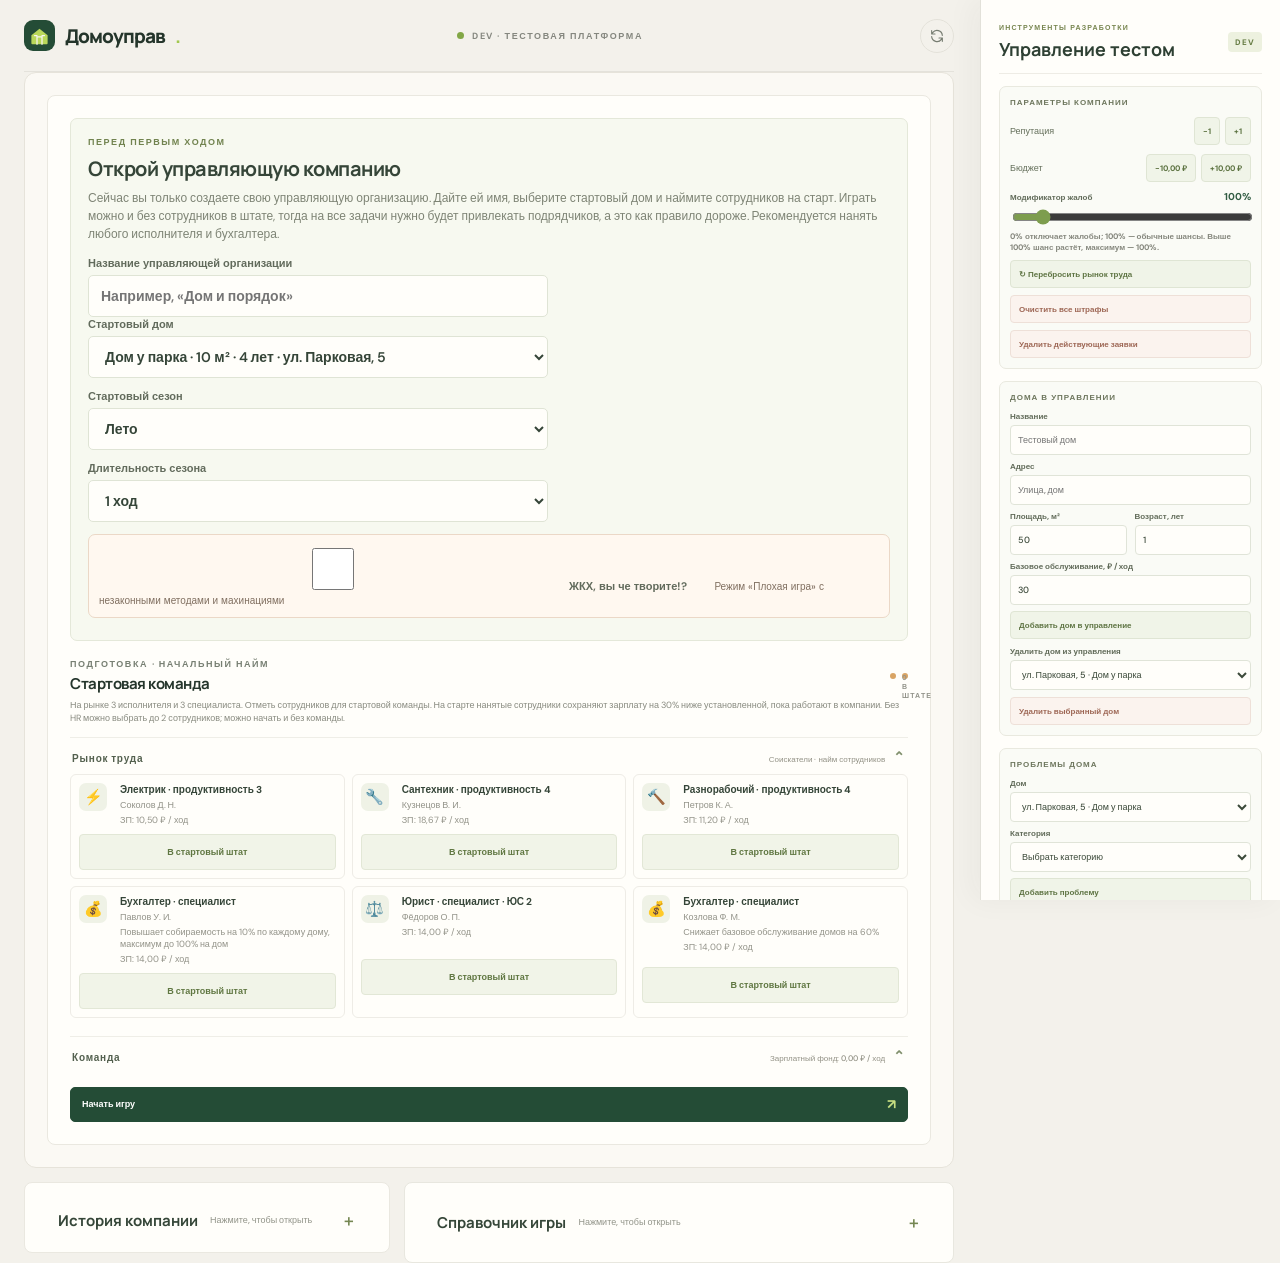
==== commit fb096239: "Add files via upload" ====
--- a/dev.html
+++ b/dev.html
@@ -1,146 +1,147 @@
-<!doctype html>
-<html lang="ru">
-<head>
-  <meta charset="utf-8">
-  <meta name="viewport" content="width=device-width, initial-scale=1">
-  <meta name="theme-color" content="#f3f1eb">
-  <title>Домоуправ — версия для разработки</title>
-  <link rel="preconnect" href="https://fonts.googleapis.com">
-  <link rel="preconnect" href="https://fonts.gstatic.com" crossorigin>
-  <link href="https://fonts.googleapis.com/css2?family=DM+Sans:wght@400;500;600;700&family=Manrope:wght@400;500;600;700;800&display=swap" rel="stylesheet">
-  <link rel="stylesheet" href="style.css">
-</head>
-<body class="dev-platform">
-  <div class="game-shell">
-    <header class="topbar">
-      <a class="brand" href="#" aria-label="Домоуправ">
-        <span class="brand-mark" aria-hidden="true"><svg viewBox="0 0 40 40" fill="none"><path d="M7 19.5 20 9l13 10.5v13a1.5 1.5 0 0 1-1.5 1.5h-23A1.5 1.5 0 0 1 7 32.5v-13Z" fill="currentColor"/><path d="M16 34V22h8v12M12 20h4m8 0h4" stroke="#F7F6F1" stroke-width="2" stroke-linecap="round"/></svg></span>
-        <span id="company-name-label">Домоуправ</span><span class="brand-dot">.</span>
-      </a>
-      <div class="topbar-center"><span class="online-dot"></span> DEV · ТЕСТОВАЯ ПЛАТФОРМА</div>
-      <div class="sticky-finances"><div class="sticky-houses"><span aria-hidden="true">⌂</span>: <b id="sticky-house-count">1</b><span id="sticky-critical-houses" class="sticky-critical-houses" hidden>❗ <b id="sticky-critical-count">0</b></span></div><div class="sticky-prior-expenses"><strong>Расходы за прошлый сезон</strong><small>БО: <span id="sticky-prior-upkeep">−0,00 ₽</span></small><small>ЗП: <span id="sticky-prior-salaries">−0,00 ₽</span></small><small>Штрафы: <span id="sticky-prior-fines">−0,00 ₽</span></small><small>Возмещение ущерба: <span id="sticky-prior-compensation">−0,00 ₽</span></small><small>Решение проблем: <span id="sticky-prior-repairs">−0,00 ₽</span></small></div><div class="sticky-income"><strong>Приход за прошлый сезон: <span id="sticky-income-total">+0,00 ₽</span></strong><small>Содержание: <span id="sticky-collection-income">+0,00 ₽</span></small><small>Платные заявки: <span id="sticky-paid-income">+0,00 ₽</span></small></div><div class="sticky-balance"><span>БЮДЖЕТ КОМПАНИИ</span><b id="sticky-capital-value">100,00 ₽</b><div class="sticky-breakdown"><strong>Предстоящие расходы: <span id="sticky-expense-total">−30,00 ₽</span></strong><small>БО: <span id="sticky-upkeep-value">−30,00 ₽</span></small><small>ЗП: <span id="sticky-payroll-value">−0,00 ₽</span></small></div></div></div>
-      <button class="icon-button" id="reset-button" type="button" aria-label="Начать заново" title="Начать заново"><svg viewBox="0 0 24 24" fill="none"><path d="M20 11a8 8 0 0 0-14.5-4L4 9m0 0V4m0 5h5m-5 4a8 8 0 0 0 14.5 4L20 15m0 0v5m0-5h-5" stroke="currentColor" stroke-width="1.7" stroke-linecap="round" stroke-linejoin="round"/></svg></button>
-    </header>
-    <div id="sticky-turn-status" class="sticky-turn-status" aria-live="polite"><span id="sticky-season-value">Лето · год 1</span><b id="sticky-phase-value">Подготовка к игре</b></div>
-
-    <main>
-      <section class="hero">
-        <div>
-          <p class="eyebrow"><span class="eyebrow-line"></span> ЭКОНОМИЧЕСКАЯ СТРАТЕГИЯ</p>
-          <h1>Управляй домом.<br><span>Решай по делу.</span></h1>
-          <p class="hero-copy">Каждый сезон — новые заявки. Распоряжайся капиталом с умом: от твоих решений зависит, как долго продержится твоя управляющая компания.</p>
-        </div>
-        <div class="hero-building" aria-hidden="true">
-          <div class="sun"></div><div class="building-shadow"></div>
-          <div class="building-art"><div class="roof"></div><div class="building-body"><div class="building-cap"></div><div class="windows"><i></i><i></i><i></i><i></i><i></i><i></i><i></i><i></i><i></i><i></i><i></i><i></i></div><div class="entry"></div></div><div class="building-base"></div></div>
-          <div class="ground"></div><div class="hero-caption"><span class="caption-line"></span> ТВОЯ ПЕРВАЯ УПРАВЛЯЮЩАЯ КОМПАНИЯ</div>
-        </div>
-      </section>
-
-      <section class="dashboard" aria-label="Игровое поле">
-        <div class="dashboard-heading"><div><p class="section-label">ТЕКУЩАЯ СИТУАЦИЯ</p><h2>Дела компании</h2></div><div class="turn-pill"><span class="turn-icon">↗</span><span id="turn-label">ХОД 1</span></div></div>
-        <section class="timeline-panel" aria-label="Годовой таймлайн"><div class="timeline-title"><div><p class="section-label">КАЛЕНДАРЬ УПРАВЛЕНИЯ</p><h2 id="timeline-year">Год 1</h2></div><span class="phase-badge" id="phase-label">Подготовка к игре</span></div><div class="season-track" id="season-track"></div><div class="phase-track"><span class="phase-step active" data-phase="preparation">0 · Подготовка</span><span class="phase-step" data-phase="staffing">1 · Менеджмент</span><span class="phase-step" data-phase="inspection">2 · Осмотр</span><span class="phase-step" data-phase="problems">3 · Проблемы</span><span class="phase-step" data-phase="drawing">4 · Приём заявок</span><span class="phase-step" data-phase="resolving">5 · Распределение</span><span class="phase-step" data-phase="legal">6 · Специалисты</span><span class="phase-step" data-phase="payroll">7 · Зарплаты</span><span class="phase-step" data-phase="collection">8 · Сборы</span><span class="phase-step" data-phase="annualReport">9 · Годовой отчёт</span><span class="phase-step" data-phase="bankruptcy">10 · Банкротство</span></div></section>
-        <section id="bankruptcy-panel" class="bankruptcy-panel" hidden></section>
-        <section id="inspection-panel" class="inspection-panel" hidden></section>
-        <div class="stats-grid">
-          <article class="stat-card finance-summary"><div class="stat-top"><span>ФИНАНСЫ</span><span class="stat-symbol ruble">₽</span></div><div class="finance-line budget-line"><span>Бюджет</span><b class="stat-value" id="capital-value">100,00 <span>₽</span></b></div><div class="capital-bar"><div id="capital-bar-fill"></div></div><div class="finance-line"><span>Сбор за ход</span><b class="stat-value" id="income-value">100,00 <span>₽</span></b></div><div class="finance-line"><span>Общая собираемость</span><b class="stat-value" id="collection-value">—</b></div><div class="finance-line debt-finance-line"><span>Долги жителей</span><div class="stat-value" id="house-debt-value">0,00 ₽</div></div><div class="finance-line"><span>Базовое обслуживание</span><b class="stat-value" id="upkeep-value">30,00 <span>₽</span></b></div><div class="finance-line"><span>Зарплаты</span><b class="stat-value" id="payroll-value">0,00 <span>₽</span></b></div></article>
-          <article class="stat-card portfolio-summary"><div class="stat-top"><span>ПОРТФЕЛЬ</span><span class="stat-symbol">⌂</span></div><div class="summary-metric"><span>Обслуживаемая площадь</span><b class="stat-value" id="area-value">10 <span>м²</span></b></div><div class="summary-metric"><span>Средний тариф</span><b class="stat-value">10,00 ₽ / м²</b></div><div class="summary-submetric">Домов в управлении: <b id="houses-value">1 <span>дом</span></b></div></article>
-          <article class="stat-card reputation-summary"><div class="stat-top"><span>РЕПУТАЦИЯ</span><span class="stat-symbol">✦</span></div><div class="stat-value reputation-value" id="reputation-value">+1</div><div class="summary-metric"><span>Отменённые заявки</span><b class="stat-value" id="cancelled-value">0 <span>заявок</span></b></div><div class="reputation-rules"><b>Влияют на репутацию:</b><span>Стартовое значение: +1</span><span>+1 · год без долгов</span><span>+1 · нет отмен за год</span><span>+1 · устранены все проблемы категории</span><span>−1 · каждые 3 отмены в год</span><span>−1 · увольнение без последней зарплаты</span><span>−1 · за каждую нерешённую аварию в конце года</span><span>−2 · изъятие аварийного дома</span><span>Новая УК после банкротства: −1</span></div></article>
-        </div>
-        <section class="penalties-panel"><div class="panel-heading"><div><p class="section-label">ОТДЕЛЬНЫЙ РАСЧЁТ</p><h2>Штрафы и компенсации</h2></div><div class="penalties-header-actions"><span class="penalty-total" id="penalties-summary">Обязательства: 0,00 ₽</span><button class="penalty-toggle-button" id="toggle-paid-penalties" type="button" hidden>Показать оплаченные</button></div></div><div class="penalties-list" id="penalties-list"></div></section>
-        <details id="real-estate-market" class="real-estate-market"><summary><span>Рынок недвижимости</span><small>Новые дома через ОСС · 1 раз за ход</small></summary><div id="real-estate-list" class="real-estate-list"></div></details>
-        <section class="managed-homes-block" aria-labelledby="managed-homes-heading"><div class="managed-homes-heading"><p class="section-label">ПОРТФЕЛЬ УК</p><h2 id="managed-homes-heading">Дома в управлении</h2></div><div id="house-card" class="house-card" aria-label="Карточки домов"></div></section>
-
-        <section class="market-panel" id="market-panel">
-          <div class="preparation-controls" id="preparation-controls" hidden><p class="section-label">ПЕРЕД ПЕРВЫМ ХОДОМ</p><h2>Открой управляющую компанию</h2><p>Сейчас вы только создаете свою управляющую организацию. Дайте ей имя, выберите стартовый дом и наймите сотрудников на старт. Играть можно и без сотрудников в штате, тогда на все задачи нужно будет привлекать подрядчиков, а это как правило дороже. Рекомендуется нанять любого исполнителя и бухгалтера.</p><label for="company-name-input">Название управляющей организации</label><input id="company-name-input" type="text" maxlength="36" autocomplete="organization" placeholder="Например, «Дом и порядок»"><label for="starting-house-select">Стартовый дом</label><select id="starting-house-select"></select></div>
-          <div class="panel-heading"><div><p class="section-label" id="market-kicker">НАЧАЛО ХОДА · НАЙМ И УВОЛЬНЕНИЕ</p><h2 id="market-heading">Рынок труда</h2></div><span class="deck-badge"><span></span> <span id="staff-count">0 В ШТАТЕ</span></span></div>
-          <p class="market-copy" id="market-copy">Рынок предлагает исполнителей и специалистов. Без HR-менеджера за ход можно нанять двух сотрудников.</p>
-          <div class="market-grid" id="market-list"></div>
-          <div class="team-heading"><span>КОМАНДА</span><span id="team-payroll">Зарплатный фонд: 0,00 ₽ / ход</span></div>
-          <div class="team-list" id="team-list"></div>
-          <button class="primary-button preparation-start preparation-confirm" id="confirm-preparation-button" type="button"><span>Начать игру</span><span class="button-arrow">↗</span></button>
-        </section>
-
-        <section id="annual-report" class="annual-report" hidden></section>
-        <details id="oss-history-disclosure" class="oss-history-disclosure" hidden><summary>История ОСС</summary><div id="oss-history-list"></div></details>
-        <div class="turn-layout">
-          <section class="requests-panel"><div class="panel-heading"><div><p class="section-label">ПОВЕСТКА ДНЯ</p></div><span class="deck-badge"><span></span> КОЛОДА</span></div>
-            <section id="oss-agenda-panel" class="oss-agenda-panel" hidden><div class="oss-agenda-heading"><span class="oss-agenda-icon">◉</span><h2>ОСС и гарантия</h2></div><div id="oss-phase-actions" class="oss-phase-actions"></div></section>
-            <section id="problem-panel" class="problem-panel" hidden></section>
-            <section id="legal-panel" class="legal-panel" hidden></section>
-            <details id="penalties-compact-disclosure" class="penalties-panel penalties-compact agenda-disclosure" open><summary class="agenda-disclosure-summary"><span class="disclosure-title">Штрафы и компенсации</span><span id="compact-penalty-total" class="disclosure-total">К выплате: 0,00 ₽</span><span id="compact-penalty-contestable" class="disclosure-contestable">Можно оспорить: 0,00 ₽</span><span id="compact-penalty-marker" class="disclosure-alert disclosure-alert-green" hidden>!</span><span class="disclosure-chevron" aria-hidden="true">⌄</span></summary><div class="penalties-list" id="penalties-list-compact"></div></details>
-            <details id="requests-disclosure" class="requests-disclosure agenda-disclosure" open><summary class="agenda-disclosure-summary request-disclosure-summary"><span class="disclosure-title">Заявки жителей</span><span class="request-count" id="request-count">0 активных</span><span class="request-breakdown" id="request-count-breakdown">Аварийные: 0 · Обычные: 0 · Платные: 0</span><span id="request-damage-marker" class="disclosure-alert disclosure-alert-red" hidden>!</span><span class="disclosure-chevron" aria-hidden="true">⌄</span></summary><div id="requests-list" class="requests-list"><div class="empty-state"><div class="empty-icon">↘</div><div><strong>Новый день начинается</strong><p>После найма прими заявки, чтобы узнать, что случилось в доме.</p></div></div></div><div class="panel-footer"><span id="requests-hint">На этот ход положено 2 заявки</span><span class="footer-dots"><i></i><i></i><i></i></span></div></details>
-          </section>
-          <aside class="actions-panel"><div class="actions-heading"><p class="section-label">ТВОЙ ХОД</p><span class="round-number" id="round-number">01</span></div><h2 id="action-title">С чего начнём?</h2><p class="action-copy" id="action-copy">Разбери входящие заявки. Каждое решение стоит денег, а на кону — репутация компании.</p>
-            <div class="action-buttons"><button class="primary-button" id="draw-button" type="button" hidden><span>Принять заявки</span><span class="button-arrow">↗</span></button><button class="primary-button" id="end-turn-button" type="button" disabled><span>Продолжить</span><span>→</span></button></div>
-            <div class="rules-note"><span class="note-icon">i</span><p>В конце хода выплачиваются зарплаты, БО и собирается доля платежей по случайной <b>собираемости.</b></p></div>
-            <section class="phase-guide"><p class="section-label">ЭТАПЫ ХОДА</p><ol><li data-guide-step="0"><span>1</span>Менеджмент сотрудников</li><li data-guide-step="1"><span>2</span>Сезонный осмотр · осень/весна</li><li data-guide-step="2"><span>3</span>Решение проблем</li><li data-guide-step="3"><span>4</span>Приём заявок</li><li data-guide-step="4"><span>5</span>Распределение заявок</li><li data-guide-step="5"><span>6</span>Задачи специалистам</li><li data-guide-step="6"><span>7</span>Выплата ЗП</li><li data-guide-step="7"><span>8</span>Сбор содержания</li></ol><p class="phase-guide-note">Осмотр пропускается летом и зимой. На этапе сбора содержания оплачивается базовое обслуживание и собираются платежи.</p></section>
-          </aside>
-        </div>
-        <section id="financial-infographic" class="financial-infographic" aria-label="Финансовые итоги"></section>
-      </section>
-      <div class="lower-reference-panels">
-      <details class="log-panel collapsible-panel"><summary><span>История компании</span><span class="collapse-hint">Нажмите, чтобы открыть</span></summary><div class="collapsible-content"><div class="log-heading"><h2>Последние события</h2><button id="clear-log-button" class="text-button" type="button">Очистить</button></div><div id="event-log" class="event-log"><div class="log-entry"><span class="log-marker"></span><span>Компания открыла первый дом под управлением.</span><time>ХОД 1</time></div></div></div></details>
-      <details class="staff-reference collapsible-panel" aria-label="Справочник сотрудников и заявок">
-        <summary>Справочник игры <span class="collapse-hint">Нажмите, чтобы открыть</span></summary>
-        <div class="reference-content"><div class="reference-grid">
-          <table class="reference-table"><caption>Роли сотрудников</caption><thead><tr><th>Роль</th><th>Функции</th></tr></thead><tbody>
-            <tr><td>Юрист</td><td>ЮС 1–3: взыскивает 20/30/40 ₽ долга за сезон и оспаривает штрафы/компенсации со снижением 10–30%, 20–45% или 30–60% (шанс 50%).</td></tr>
-            <tr><td>Бухгалтер</td><td>Сохраняет задолженность жильцов за прошлые периоды для последующего взыскания.</td></tr>
-            <tr><td>HR-менеджер</td><td>Снимает лимит найма, вводит двухходовой испытательный срок с половинной зарплатой и уменьшает премию за переработку вдвое.</td></tr>
-            <tr><td>Инженер</td><td>При осмотрах осенью и весной уменьшает число выявленных проблем на одну.</td></tr>
-            <tr><td>Сантехник</td><td>Выполняет заявки категории «Сантехника»; продуктивность 3 трудозатраты за ход.</td></tr>
-            <tr><td>Электрик</td><td>Выполняет заявки категории «Электрика»; продуктивность 3 трудозатраты за ход.</td></tr>
-            <tr><td>Разнорабочий</td><td>Выполняет заявки категории «Общестрой»; продуктивность 5 трудозатрат за ход.</td></tr>
-            <tr><td>Дворник</td><td>Выполняет заявки категории «Уборка»; продуктивность 4 трудозатраты за ход.</td></tr>
-          </tbody></table>
-          <table class="reference-table"><caption>Типы заявок</caption><thead><tr><th>Тип</th><th>Описание</th></tr></thead><tbody>
-            <tr><td>Обычная</td><td>Стандартная заявка жильцов; её можно отменить или выполнить сотрудником/подрядчиком.</td></tr>
-            <tr><td>Аварийная</td><td>Срочная заявка, которую нельзя отменить.</td></tr>
-            <tr><td>Аварийная с ущербом</td><td>Нельзя отменить; создаёт отдельную компенсацию ущерба, выплачиваемую через блок штрафов и компенсаций.</td></tr>
-            <tr><td>Платная</td><td>При выполнении приносит доход и расходует продуктивность; материалы не требуются.</td></tr>
-          </tbody></table>
-          <table class="reference-table"><caption>Основные механики</caption><thead><tr><th>Механика</th><th>Описание</th></tr></thead><tbody>
-            <tr><td>Год и сезоны</td><td>Ход длится сезон. Порядок: менеджмент, осмотр осенью/весной, решение проблем, заявки, распределение, задачи юристам, зарплаты, сбор содержания.</td></tr>
-            <tr><td>Старт и найм</td><td>В подготовке можно начать без сотрудников. Рынок предлагает 3 исполнителей и 3 специалистов. Без HR за ход нанимают до 2 человек; с HR лимита нет.</td></tr>
-            <tr><td>Испытательный срок</td><td>С HR нанятый сотрудник получает половину ЗП два хода, его можно уволить без последней зарплаты; премия за переработку вдвое меньше.</td></tr>
-            <tr><td>Заявки</td><td>На дом поступает 2 заявки за ход. Нерешённые переносятся. Обычные можно отменить; аварийные нельзя. Платные при выполнении приносят доход.</td></tr>
-            <tr><td>Исполнители</td><td>Один сотрудник работает только по своей категории. Превышение продуктивности требует премии; отказ от премии делает сотрудника недовольным на следующий ход.</td></tr>
-            <tr><td>Подрядчики</td><td>Заявку можно выполнить только целиком. Подрядная стоимость: зарплата специалиста по категории + материалы + 10 ₽. Платные заявки не требуют материалов.</td></tr>
-            <tr><td>Базовое обслуживание</td><td>Каждый сезон дом платит БО независимо от заявок. В конце сезона определяется собираемость и начисляется долг.</td></tr>
-            <tr><td>Сезонный осмотр</td><td>Осенью и весной вытягивается 0–2 проблемы. Инженер уменьшает число карт на одну. Каждая карта проблемы создаёт одну аварийную заявку при приёме заявок; 30% шанс получить ущерб.</td></tr>
-            <tr><td>Ремонт проблем</td><td>Для полного ремонта сначала покупаются материалы. Затем подрядчик выполняет оставшиеся работы за отдельную плату либо штатные исполнители закрывают трудозатраты по категориям; частичный прогресс сохраняется между сезонами. Устранение проблемы не закрывает связанные аварийные заявки.</td></tr>
-            <tr><td>Юрист</td><td>Каждый юрист выполняет одно поручение за сезон. ЮС 1/2/3: взыскать до 20/30/40 ₽ или с шансом 50% снизить штраф/компенсацию на 10–30%/20–45%/30–60%.</td></tr><tr><td>Аварийный дом</td><td>Если суммарный износ любой категории достиг 100%, даётся дополнительный год на ремонт. Если к его концу износ не снижен ниже 100%, дом изымается; репутация −2.</td></tr>
-            <tr><td>Долги и бухгалтер</td><td>Бухгалтер суммирует долги жителей за периоды. Без бухгалтера учитывается только долг последнего периода.</td></tr>
-            <tr><td>ОСС</td><td>Капремонт: результат S/5 × d6 + специалисты + число проблем категории; порог S/2 + 1. Изменение тарифа на X проводится отдельно для каждого дома в годовом отчёте: результат S/5 × d6 + специалисты + репутация; порог S/2 + отменённые заявки этого дома × 2 + X. Тариф не может быть ниже 0. При успешном капремонте проблемы категории и их заявки устраняются, а категория получает гарантию на 3 года.</td></tr>
-            <tr><td>ОСС «Новый дом»</td><td>Один раз за ход можно провести голосование за объект из свёрнутого рынка недвижимости. Результат: S выбранного дома / 5 × d6 + репутация + специалисты. Порог: S / 2 + отменённые заявки игрока за всё время. При успехе дом входит в портфель, а заявки, проблемы, штрафы и компенсации показывают адрес дома.</td></tr>
-            <tr><td>Возраст и гарантия дома</td><td>На осмотре к случайному числу карт добавляется 1 за каждые полные 3 года возраста после первых трёх. Для гарантийного суда нужен юрист и пошлина 50 ₽. Дом младше 3 лет покрывает все проблемы; в течение 3 лет после ОСС капремонта покрываются новые проблемы этой категории. ЮС 1/2/3 даёт шанс суда 30%/50%/90%. Успешный иск устраняет покрытые проблемы и связанные аварийные заявки, а компенсации ущерба оплачивает застройщик.</td></tr>
-            <tr><td>Годовой отчёт</td><td>Обычные незакрытые заявки отменяются. Аварийные остаются на доме; каждая снижает репутацию на 1.</td></tr>
-            <tr><td>Банкротство</td><td>При балансе −500 ₽ компания банкротится: сотрудники распускаются, дома теряются, долги списываются. Новая УК начинает с репутацией −1.</td></tr>
-            <tr><td>Штрафы и ущерб</td><td>Штраф трудовой инспекции равен тройной зарплате и возникает с вероятностью 0–50% при увольнении без последней зарплаты. Компенсации за ущерб оплачиваются отдельно.</td></tr>
-            <tr><td>Собираемость</td><td>Каждый сезон случайно выбирается значение от 20% до 100%; неоплаченная часть содержания становится долгом жителей.</td></tr>
-          </tbody></table>
-          <table class="reference-table roster-reference"><caption>Сотрудники рынка: роль, ФИО, продуктивность и ожидаемая ЗП</caption><thead><tr><th>Роль</th><th>ФИО</th><th>Продуктивность / ЮС</th><th>Ожидаемая ЗП</th></tr></thead><tbody id="employee-roster-reference"></tbody></table>
-          <table class="reference-table"><caption>Дома в колоде</caption><thead><tr><th>Дом</th><th>Адрес</th><th>Площадь</th></tr></thead><tbody>
-            <tr><td>Дом на Садовой</td><td>ул. Садовая, 12</td><td>8 м²</td></tr>
-            <tr><td>Дом у парка</td><td>ул. Парковая, 5</td><td>10 м²</td></tr>
-            <tr><td>Дом на Речной</td><td>наб. Речная, 8</td><td>12 м²</td></tr>
-            <tr><td>Дом на площади</td><td>пл. Центральная, 3</td><td>15 м²</td></tr>
-            <tr><td>Дом у вокзала</td><td>ул. Вокзальная, 21</td><td>20 м²</td></tr>
-          </tbody></table>
-        </div></div>
-      </details>
-      </div>
-    </main>
-    <footer><span>ДОМОУПРАВ <span class="footer-year">· БАЗОВЫЙ ПРОТОТИП</span></span><span>Каждый дом начинается с хорошего управления.</span></footer>
-  </div>
-  <aside id="dev-tools-panel" class="dev-tools-panel" hidden><div class="dev-panel-header"><div><p class="section-label">ИНСТРУМЕНТЫ РАЗРАБОТКИ</p><h2>Управление тестом</h2></div><span class="dev-badge">DEV</span></div><section class="dev-control-group"><h3>Параметры компании</h3><div class="dev-control-row"><span>Репутация</span><div><button type="button" class="dev-control-button" data-dev-action="reputation-down">−1</button><button type="button" class="dev-control-button" data-dev-action="reputation-up">+1</button></div></div><div class="dev-control-row"><span>Бюджет</span><div><button type="button" class="dev-control-button" data-dev-action="capital-down">−10,00 ₽</button><button type="button" class="dev-control-button" data-dev-action="capital-up">+10,00 ₽</button></div></div><button type="button" class="dev-wide-button" data-dev-action="reroll-market">↻ Перебросить рынок труда</button><button type="button" class="dev-wide-button dev-wide-danger" data-dev-action="clear-fines">Очистить все штрафы</button><button type="button" class="dev-wide-button dev-wide-danger" data-dev-action="clear-requests">Удалить действующие заявки</button></section><section class="dev-control-group"><h3>Дома в управлении</h3><form id="dev-add-house-form" class="dev-tool-form"><label>Название<input name="name" type="text" maxlength="70" placeholder="Тестовый дом" required></label><label>Адрес<input name="address" type="text" maxlength="100" placeholder="Улица, дом" required></label><div class="dev-form-row"><label>Площадь, м²<input name="area" type="number" min="1" step="1" value="50" required></label><label>Возраст, лет<input name="age" type="number" min="0" step="1" value="1" required></label></div><label>Базовое обслуживание, ₽ / ход<input name="baseMaintenance" type="number" min="0" step="0.01" value="30" required></label><button type="submit" class="dev-wide-button">Добавить дом в управление</button></form><label>Удалить дом из управления<select id="dev-remove-house-select"><option value="">Домов нет</option></select></label><button type="button" id="dev-remove-house-button" class="dev-wide-button dev-wide-danger">Удалить выбранный дом</button></section><section class="dev-control-group"><h3>Проблемы дома</h3><form id="dev-add-problem-form" class="dev-tool-form"><label>Дом<select name="houseName" id="dev-problem-house-select"><option value="">Домов нет</option></select></label><label>Категория<select name="category"><option value="">Выбрать категорию</option><option>Кровля</option><option>Фасад</option><option>Водоснабжение</option><option>Водоотведение</option><option>Электроснабжение</option><option>Дорожное покрытие</option><option>Подвал</option><option>Отопление</option><option>ИТП</option><option>Пожаротушение</option><option>Лифты</option></select></label><button type="submit" class="dev-wide-button">Добавить проблему</button><button type="button" id="dev-add-random-problem" class="dev-wide-button">🎲 Случайная карта</button></form><label>Решить проблему<select id="dev-solve-problem-select"><option value="">Проблем нет</option></select></label><div class="dev-tool-actions"><button type="button" id="dev-solve-problem-button" class="dev-wide-button">Решить выбранную бесплатно</button><button type="button" id="dev-solve-all-problems" class="dev-wide-button">Решить все бесплатно</button></div></section>
-<section class="dev-control-group"><h3>Штраф</h3><form id="dev-add-fine-form" class="dev-tool-form"><label>Название<input name="title" type="text" maxlength="50" placeholder="Тестовый штраф"></label><label>Сумма, ₽<input name="amount" type="number" min="0" step="0.01" value="100"></label><button type="submit" class="dev-wide-button">Добавить штраф</button></form></section>
-<section class="dev-control-group"><h3>Сотрудник</h3><form id="dev-add-employee-form" class="dev-tool-form"><label>Роль<select name="role"><option value="lawyer">Юрист</option><option value="accountant">Бухгалтер</option><option value="hr">HR-менеджер</option><option value="engineer">Инженер</option><option value="plumber">Сантехник</option><option value="electrician">Электрик</option><option value="handyman">Разнорабочий</option><option value="janitor">Дворник</option></select></label><label>Профиль соискателя<select name="profile"></select></label><label id="dev-employee-productivity-wrap" hidden>Продуктивность<input name="productivity" type="number" min="1" step="1" value="3"></label><label id="dev-employee-legal-wrap" hidden>Юридическая сила<select name="legalStrength"><option value="1">ЮС 1 · ЗП 15 ₽</option><option value="2">ЮС 2 · ЗП 20 ₽</option><option value="3">ЮС 3 · ЗП 25 ₽</option></select></label><button type="submit" class="dev-wide-button">Добавить в штат</button></form></section>
-<section class="dev-control-group"><h3>Таймлайн</h3><form id="dev-timeline-form" class="dev-tool-form"><label>Год<input name="year" type="number" min="1" step="1" value="1" required></label><label>Сезон<select name="season"><option value="0">Лето</option><option value="1">Осень</option><option value="2">Зима</option><option value="3">Весна</option></select></label><button type="submit" class="dev-wide-button">Установить таймлайн</button></form></section><div class="dev-panel-header dev-create-heading"><div><p class="section-label">КОНСТРУКТОР</p><h2>Создать заявку</h2></div></div><p class="dev-panel-copy">Добавь тестовую карточку прямо в текущий ход. Заявка появится в списке дома.</p><form id="dev-request-form" class="dev-request-form"><label>Название<input name="title" type="text" maxlength="70" placeholder="Например, течь стояка" required></label><label>Описание<textarea name="description" rows="3" maxlength="240" placeholder="Краткое описание проблемы"></textarea></label><label>Категория<select name="category"><option>Электрика</option><option>Сантехника</option><option>Уборка</option><option>Общестрой</option></select></label><label>Тип заявки<select name="type" id="dev-type"><option value="ordinary">Обычная</option><option value="emergency">Аварийная</option><option value="emergencyDamage">Аварийная с ущербом</option><option value="paid">Платная</option></select></label><div class="dev-form-row"><label>Трудозатраты<select name="labor" id="dev-labor"><option value="1">1</option><option value="2">2</option><option value="3">3</option></select></label><p class="dev-cost-hint" id="dev-cost-hint">Цена подрядчика: зарплата категории + материалы + 10,00 ₽</p></div><div class="dev-form-row"><label id="dev-material-field">Материалы<input name="materialCost" id="dev-material" type="number" min="0" step="1" value="0"></label><label id="dev-damage-field" hidden>Компенсация ущерба<input name="damageCompensation" id="dev-damage" type="number" min="0" step="1" value="0"></label></div><label id="dev-payout-field" hidden>Доход при выполнении<input name="payout" id="dev-payout" type="number" min="0" step="1" value="0"></label><button class="primary-button dev-submit" type="submit"><span>Добавить заявку</span><span class="button-arrow">＋</span></button></form><div class="dev-side-note">Аварийные заявки автоматически получают запрет на ручную отмену. Компенсация отображается в блоке штрафов и компенсаций.</div><a class="dev-return-link" href="index.html">← Обычная версия игры</a></aside>
-  <div class="toast" id="toast" role="status" aria-live="polite"></div>
-  <script>history.replaceState(null, "", location.pathname + "?dev=1");</script>
-  <script src="game-config.js"></script>
-  <script src="game.js"></script>
-</body>
-</html>
+<!doctype html>
+<html lang="ru">
+<head>
+  <meta charset="utf-8">
+  <meta name="viewport" content="width=device-width, initial-scale=1">
+  <meta name="theme-color" content="#f3f1eb">
+  <title>Домоуправ — версия для разработки</title>
+  <link rel="preconnect" href="https://fonts.googleapis.com">
+  <link rel="preconnect" href="https://fonts.gstatic.com" crossorigin>
+  <link href="https://fonts.googleapis.com/css2?family=DM+Sans:wght@400;500;600;700&family=Manrope:wght@400;500;600;700;800&display=swap" rel="stylesheet">
+  <link rel="stylesheet" href="style.css">
+</head>
+<body class="dev-platform">
+  <div class="game-shell">
+    <header class="topbar">
+      <a class="brand" href="#" aria-label="Домоуправ">
+        <span class="brand-mark" aria-hidden="true"><svg viewBox="0 0 40 40" fill="none"><path d="M7 19.5 20 9l13 10.5v13a1.5 1.5 0 0 1-1.5 1.5h-23A1.5 1.5 0 0 1 7 32.5v-13Z" fill="currentColor"/><path d="M16 34V22h8v12M12 20h4m8 0h4" stroke="#F7F6F1" stroke-width="2" stroke-linecap="round"/></svg></span>
+        <span id="company-name-label">Домоуправ</span><span class="brand-dot">.</span>
+      </a>
+      <div class="topbar-center"><span class="online-dot"></span> DEV · ТЕСТОВАЯ ПЛАТФОРМА</div>
+      <div class="sticky-finances"><div class="sticky-houses"><span aria-hidden="true">⌂</span>: <b id="sticky-house-count">1</b><span id="sticky-critical-houses" class="sticky-critical-houses" hidden>❗ <b id="sticky-critical-count">0</b></span></div><div class="sticky-season-summary"><b class="season-net" id="sticky-season-net">+0,00 ₽</b><strong>Сводка за прошлый ход</strong><small>Приход: <span id="sticky-income-total">+0,00 ₽</span></small><small>Расход: <span id="sticky-prior-expense-total">−0,00 ₽</span></small></div><div class="sticky-balance"><div class="sticky-account-heading"><span>БЮДЖЕТ</span><b id="sticky-capital-value">100,00 ₽</b></div><div class="sticky-breakdown"><strong>Предстоящие расходы: <span id="sticky-expense-total">−30,00 ₽</span></strong><strong>Предстоящий доход: <span id="sticky-upcoming-income">+100,00 ₽</span></strong><strong>Склад: <span id="sticky-material-stock">0 шт.</span></strong></div></div><div class="sticky-balance founder-sticky-balance" id="founder-account-block" hidden><div class="sticky-account-heading"><span>СЧЁТ УЧРЕДИТЕЛЯ</span><b id="founder-account-value">0,00 ₽</b></div><div class="sticky-breakdown founder-loan-sticky-summary" id="founder-loan-sticky-summary" hidden><strong>Предстоящие выплаты</strong><small>Кредитный платёж: <span id="founder-loan-sticky-payment">−0,00 ₽</span></small></div></div></div><button class="icon-button" id="reset-button" type="button" aria-label="Начать заново" title="Начать заново"><svg viewBox="0 0 24 24" fill="none"><path d="M20 11a8 8 0 0 0-14.5-4L4 9m0 0V4m0 5h5m-5 4a8 8 0 0 0 14.5 4L20 15m0 0v5m0-5h-5" stroke="currentColor" stroke-width="1.7" stroke-linecap="round" stroke-linejoin="round"/></svg></button>
+    </header>
+    <div id="sticky-turn-status" class="sticky-turn-status" aria-live="polite"><span id="sticky-season-value">Лето · год 1</span><b id="sticky-phase-value">Подготовка к игре</b></div>
+
+    <main>
+      <section class="hero">
+        <div>
+          <p class="eyebrow"><span class="eyebrow-line"></span> ЭКОНОМИЧЕСКАЯ СТРАТЕГИЯ</p>
+          <h1>Управляй домом.<br><span>Решай по делу.</span></h1>
+          <p class="hero-copy">Каждый сезон — новые заявки. Распоряжайся капиталом с умом: от твоих решений зависит, как долго продержится твоя управляющая компания.</p>
+        </div>
+        <div class="hero-building" aria-hidden="true">
+          <div class="sun"></div><div class="building-shadow"></div>
+          <div class="building-art"><div class="roof"></div><div class="building-body"><div class="building-cap"></div><div class="windows"><i></i><i></i><i></i><i></i><i></i><i></i><i></i><i></i><i></i><i></i><i></i><i></i></div><div class="entry"></div></div><div class="building-base"></div></div>
+          <div class="ground"></div><div class="hero-caption"><span class="caption-line"></span> ТВОЯ ПЕРВАЯ УПРАВЛЯЮЩАЯ КОМПАНИЯ</div>
+        </div>
+      </section>
+
+      <section class="dashboard" aria-label="Игровое поле">
+        <div class="dashboard-heading"><div><p class="section-label">ТЕКУЩАЯ СИТУАЦИЯ</p><h2>Дела компании</h2></div><div class="turn-pill"><span class="turn-icon">↗</span><span id="turn-label">ХОД 1</span></div></div>
+        <section class="timeline-panel" aria-label="Годовой таймлайн"><div class="timeline-title"><div><p class="section-label">КАЛЕНДАРЬ УПРАВЛЕНИЯ</p><h2 id="timeline-year">Год 1</h2></div><span class="phase-badge" id="phase-label">Подготовка к игре</span></div><div class="season-track" id="season-track"></div><div class="phase-track"><span class="phase-step active" data-phase="preparation">0 · Подготовка</span><span class="phase-step" data-phase="staffing">1 · Менеджмент</span><span class="phase-step" data-phase="inspection">2 · Осмотр</span><span class="phase-step" data-phase="problems">3 · Проблемы</span><span class="phase-step" data-phase="drawing">4 · Приём заявок</span><span class="phase-step" data-phase="resolving">5 · Распределение</span><span class="phase-step" data-phase="legal">6 · Специалисты</span><span class="phase-step" data-phase="payroll">7 · Зарплаты</span><span class="phase-step" data-phase="collection">8 · Сборы</span><span class="phase-step" data-phase="annualReport">9 · Годовой отчёт</span><span class="phase-step" data-phase="bankruptcy">10 · Банкротство</span></div></section>
+        <section id="bankruptcy-panel" class="bankruptcy-panel" hidden></section>
+        <section id="inspection-panel" class="inspection-panel" hidden></section>
+        <div class="stats-grid">
+          <article class="stat-card finance-summary"><div class="stat-top"><span>ФИНАНСЫ</span><span class="stat-symbol ruble">₽</span></div><div class="finance-line budget-line"><span>Бюджет</span><b class="stat-value" id="capital-value">100,00 <span>₽</span></b></div><div class="capital-bar"><div id="capital-bar-fill"></div></div><div class="finance-line"><span>Сбор за ход</span><b class="stat-value" id="income-value">100,00 <span>₽</span></b></div><div class="finance-line"><span>Общая собираемость</span><b class="stat-value" id="collection-value">—</b></div><div class="finance-line"><span>Базовое обслуживание</span><b class="stat-value" id="upkeep-value">30,00 <span>₽</span></b></div><div class="finance-line"><span>Зарплаты</span><b class="stat-value" id="payroll-value">0,00 <span>₽</span></b></div><div class="finance-line finance-subtotal"><span>Расходы</span><b class="stat-value" id="operating-expenses-value">30,00 ₽</b></div><div class="finance-line expected-change-line"><span>Ожидаемое изменение</span><b class="stat-value" id="expected-change-value">+70,00 ₽</b></div><div class="finance-line debt-finance-line"><span>Долги жителей</span><div class="stat-value" id="house-debt-value">0,00 ₽</div></div></article>
+          <article class="stat-card portfolio-summary"><div class="stat-top"><span>ПОРТФЕЛЬ</span><span class="stat-symbol">⌂</span></div><div class="summary-metric"><span>Обслуживаемая площадь</span><b class="stat-value" id="area-value">10 <span>м²</span></b></div><div class="summary-metric"><span>Средний тариф</span><b class="stat-value">10,00 ₽ / м²</b></div><div class="summary-submetric">Домов в управлении: <b id="houses-value">1 <span>дом</span></b></div><div class="portfolio-materials"><strong>Материальная база</strong><b id="material-stock-value">0 ед.</b><small>Себестоимость: <span id="material-cost-price">2,00 ₽/ед.</span> · сумма: <span id="material-total-cost-price">0,00 ₽</span></small><small>Рыночная цена: <span id="material-market-price">4,00 ₽/ед.</span> · сумма: <span id="material-total-market-price">0,00 ₽</span></small></div></article>
+          <article class="stat-card reputation-summary"><div class="stat-top"><span>РЕПУТАЦИЯ</span><span class="stat-symbol">✦</span></div><div class="stat-value reputation-value" id="reputation-value">+1</div><div class="summary-metric"><span>Отменённые заявки</span><b class="stat-value" id="cancelled-value">0 <span>заявок</span></b></div><div class="reputation-rules"><b>Влияют на репутацию:</b><span>Стартовое значение: +1</span><span>+1 · год без долгов</span><span>+1 · нет отмен за год</span><span>+1 · устранены все проблемы категории</span><span>+1 · за каждого маркетолога в годовом отчёте</span><span>+3 · дополнительный годовой бонус маркетолога</span><span>+1 · бонусный маркетолог за ход без просрочек</span><span>−1 · каждые 5 штрафных единиц отмен: обычная = 1, повторная = 2</span><span>−1 · увольнение без последней зарплаты</span><span>−2 · изъятие аварийного дома</span><span>Новая УК после банкротства: −1</span></div></article>
+        </div>
+        <section id="founder-panel" class="founder-panel" hidden><div class="panel-heading"><div><p class="section-label">РЕЖИМ «ПЛОХАЯ ИГРА»</p><h2>Учредитель</h2></div><span class="founder-panel-balance">Личный счёт: <b id="founder-panel-balance">0,00 ₽</b></span></div><div class="founder-tools"><article class="founder-tool"><h3>Вывести из бюджета</h3><label for="withdraw-amount">Сумма вывода, ₽</label><input id="withdraw-amount" class="account-amount-input" type="number" min="0.01" step="0.01" aria-label="Сумма вывода на счёт учредителя"><button type="button" class="withdraw-toggle" id="withdraw-toggle">Вывести средства</button><small>Комиссия 40%</small></article><article class="founder-tool"><h3>Репутация</h3><p>Стоимость одной единицы — 20 ₽.</p><button type="button" class="buy-reputation-button" id="buy-reputation-button">Купить +1 репутацию · 20 ₽</button></article><article class="founder-tool"><h3>Перевести в бюджет</h3><label for="founder-transfer-amount">Сумма перевода, ₽</label><input id="founder-transfer-amount" class="account-amount-input" type="number" min="0.01" step="0.01" aria-label="Сумма перевода в бюджет"><button type="button" class="founder-transfer-toggle" id="founder-transfer-button">Перевести в бюджет</button><small>Без комиссии</small></article><section class="founder-loan-panel" id="founder-loan-panel"><strong>Кредит учредителя</strong><label>Сумма: <b id="founder-loan-amount-value">100 ₽</b><input id="founder-loan-amount" type="range" min="100" max="1000" step="10" value="100"></label><label>Срок: <b id="founder-loan-years-value">1 год</b><input id="founder-loan-years" type="range" min="1" max="10" step="1" value="1"></label><small>33% годовых · ежемесячный платёж: <b id="founder-loan-payment">—</b></small><button type="button" id="founder-loan-button">Взять кредит</button><div id="founder-loan-status" class="founder-loan-status"></div></section></div></section>
+        <section class="penalties-panel"><div class="panel-heading"><div><h2>Суды и обязательства</h2></div><div class="penalties-header-actions"><span class="penalty-total" id="penalties-summary">Обязательства: 0,00 ₽</span><button class="penalty-toggle-button" id="toggle-paid-penalties" type="button" hidden>Показать оплаченные</button><button class="penalty-toggle-button" id="toggle-writtenoff-penalties" type="button" hidden>Показать списанные</button><button class="penalty-toggle-button" id="toggle-completed-courts" type="button" hidden>Показать завершенные суды</button></div></div><div class="penalties-list" id="penalties-list"></div></section>
+        <details id="real-estate-market" class="real-estate-market"><summary><span>Рынок недвижимости</span><small>Новые дома через ОСС · 1 раз за ход</small></summary><div id="real-estate-list" class="real-estate-list"></div></details>
+        <details class="managed-homes-block" aria-labelledby="managed-homes-heading" open><summary class="managed-homes-heading"><span><p class="section-label">ПОРТФЕЛЬ УК</p><h2 id="managed-homes-heading">Дома в управлении</h2></span></summary><div id="house-card" class="house-card" aria-label="Карточки домов"></div></details>
+
+        <section class="market-panel" id="market-panel">
+          <div class="preparation-controls" id="preparation-controls" hidden><p class="section-label">ПЕРЕД ПЕРВЫМ ХОДОМ</p><h2>Открой управляющую компанию</h2><p>Сейчас вы только создаете свою управляющую организацию. Дайте ей имя, выберите стартовый дом и наймите сотрудников на старт. Играть можно и без сотрудников в штате, тогда на все задачи нужно будет привлекать подрядчиков, а это как правило дороже. Рекомендуется нанять любого исполнителя и бухгалтера.</p><label for="company-name-input">Название управляющей организации</label><input id="company-name-input" type="text" maxlength="36" autocomplete="organization" placeholder="Например, «Дом и порядок»"><label for="starting-house-select">Стартовый дом</label><select id="starting-house-select"></select><label for="starting-season-select">Стартовый сезон</label><select id="starting-season-select"><option value="0">Лето</option><option value="1">Осень</option><option value="2">Зима</option><option value="3">Весна</option></select><label for="season-duration-select">Длительность сезона</label><select id="season-duration-select"><option value="1">1 ход</option><option value="2">2 хода</option><option value="3">3 хода</option></select><label class="bad-game-toggle"><input id="bad-game-mode-checkbox" type="checkbox"> ЖКХ, вы че творите!? <small>Режим «Плохая игра» с незаконными методами и махинациями</small></label></div>
+          <div class="panel-heading"><div><p class="section-label" id="market-kicker">НАЧАЛО ХОДА · НАЙМ И УВОЛЬНЕНИЕ</p><h2 id="market-heading">Рынок труда</h2></div><span class="deck-badge"><span></span> <span id="staff-count">0 В ШТАТЕ</span></span></div>
+          <p class="market-copy" id="market-copy">Рынок предлагает исполнителей и специалистов. Без HR-менеджера за ход можно нанять двух сотрудников.</p>
+          <details class="staff-disclosure market-disclosure" id="market-disclosure" open><summary><span>Рынок труда</span><small>Соискатели · найм сотрудников</small></summary><div class="market-grid" id="market-list"></div></details>
+          <details class="staff-disclosure team-disclosure" id="team-disclosure" open><summary><span>Команда</span><small id="team-payroll">Зарплатный фонд: 0,00 ₽ / ход</small></summary><div class="team-list" id="team-list"></div></details>
+          <button class="primary-button preparation-start preparation-confirm" id="confirm-preparation-button" type="button"><span>Начать игру</span><span class="button-arrow">↗</span></button>
+        </section>
+
+        <section id="annual-report" class="annual-report" hidden></section><section id="bad-game-over" class="annual-report bad-game-over" hidden></section>
+        <details id="oss-history-disclosure" class="oss-history-disclosure" hidden><summary>История ОСС</summary><div id="oss-history-list"></div></details>
+        <div class="turn-layout">
+          <section class="requests-panel"><div class="panel-heading"><div><p class="section-label">ПОВЕСТКА ДНЯ</p></div><span class="deck-badge"><span></span> КОЛОДА</span></div>
+            <section id="oss-agenda-panel" class="oss-agenda-panel" hidden><div class="oss-agenda-heading"><span class="oss-agenda-icon">◉</span><h2>ОСС и гарантия</h2></div><div id="oss-phase-actions" class="oss-phase-actions"></div></section>
+            <section id="problem-panel" class="problem-panel" hidden></section>
+            <section id="legal-panel" class="legal-panel" hidden></section>
+            <details id="penalties-compact-disclosure" class="penalties-panel penalties-compact agenda-disclosure" open><summary class="agenda-disclosure-summary"><span class="disclosure-title">Суды и обязательства</span><span id="compact-penalty-total" class="disclosure-total">К выплате: 0,00 ₽</span><span id="compact-penalty-contestable" class="disclosure-contestable">Можно оспорить: 0,00 ₽</span><span id="compact-penalty-marker" class="disclosure-alert disclosure-alert-green" hidden>!</span><span class="disclosure-chevron" aria-hidden="true">⌄</span></summary><div class="penalties-list" id="penalties-list-compact"></div></details>
+            <details id="requests-disclosure" class="requests-disclosure agenda-disclosure" open><summary class="agenda-disclosure-summary request-disclosure-summary"><span class="disclosure-title">Заявки жителей</span><span class="request-count" id="request-count">0 активных</span><span class="request-breakdown" id="request-count-breakdown">Аварийные: 0 · Обычные: 0 · Платные: 0</span><span id="request-damage-marker" class="disclosure-alert disclosure-alert-red" hidden>!</span><span class="disclosure-chevron" aria-hidden="true">⌄</span></summary><div id="requests-list" class="requests-list"><div class="empty-state"><div class="empty-icon">↘</div><div><strong>Новый день начинается</strong><p>После найма прими заявки, чтобы узнать, что случилось в доме.</p></div></div></div><div class="panel-footer"><span id="requests-hint">На этот ход положено 2 заявки</span><span class="footer-dots"><i></i><i></i><i></i></span></div></details>
+          </section>
+          <aside class="actions-panel"><div class="actions-heading"><p class="section-label">ТВОЙ ХОД</p><span class="round-number" id="round-number">01</span></div><h2 id="action-title">С чего начнём?</h2><p class="action-copy" id="action-copy">Разбери входящие заявки. Каждое решение стоит денег, а на кону — репутация компании.</p>
+            <div class="action-buttons"><button class="primary-button" id="draw-button" type="button" hidden><span>Принять заявки</span><span class="button-arrow">↗</span></button><button class="primary-button" id="end-turn-button" type="button" disabled><span>Продолжить</span><span>→</span></button><div class="phase-required-expenses" id="phase-required-expenses" hidden></div><div class="game-over-action-message" id="game-over-action-message" role="status" hidden></div></div>
+            <div class="rules-note"><span class="note-icon">i</span><p>В конце хода выплачиваются зарплаты, БО и собирается доля платежей по случайной <b>собираемости.</b></p></div>
+            <section class="phase-guide"><p class="section-label">ЭТАПЫ ХОДА</p><ol><li data-guide-step="0"><span>1</span>Менеджмент сотрудников</li><li data-guide-step="1"><span>2</span>Сезонный осмотр · осень/весна</li><li data-guide-step="2"><span>3</span>Решение проблем</li><li data-guide-step="3"><span>4</span>Приём заявок</li><li data-guide-step="4"><span>5</span>Распределение заявок</li><li data-guide-step="5"><span>6</span>Задачи специалистам</li><li data-guide-step="6"><span>7</span>Выплата ЗП</li><li data-guide-step="7"><span>8</span>Сбор содержания</li></ol><p class="phase-guide-note">Осмотр пропускается летом и зимой. На этапе сбора содержания оплачивается базовое обслуживание и собираются платежи.</p></section>
+          </aside>
+        </div>
+        <section id="financial-infographic" class="financial-infographic" aria-label="Финансовые итоги"></section>
+      </section>
+      <div class="lower-reference-panels">
+      <details class="log-panel collapsible-panel"><summary><span>История компании</span><span class="collapse-hint">Нажмите, чтобы открыть</span></summary><div class="collapsible-content"><div class="log-heading"><h2>Последние события</h2><button id="clear-log-button" class="text-button" type="button">Очистить</button></div><div id="event-log" class="event-log"><div class="log-entry"><span class="log-marker"></span><span>Компания открыла первый дом под управлением.</span><time>ХОД 1</time></div></div></div></details>
+      <details class="staff-reference collapsible-panel" aria-label="Справочник сотрудников и заявок">
+        <summary>Справочник игры <span class="collapse-hint">Нажмите, чтобы открыть</span></summary>
+        <div class="reference-content"><div class="reference-grid">
+          <table class="reference-table"><caption>Роли сотрудников</caption><thead><tr><th>Роль</th><th>Функции</th></tr></thead><tbody>
+            <tr><td>Юрист</td><td>ЮС 1–3: взыскивает 20/30/40 ₽ долга за сезон и оспаривает штрафы и компенсации только в суде: снижение 10–30%, 20–45% или 30–60% (шанс 50%).</td></tr>
+            <tr><td>Бухгалтер</td><td>Сохраняет задолженность жильцов за прошлые периоды для последующего взыскания.</td></tr>
+            <tr><td>HR-менеджер</td><td>Снимает лимит найма, вводит двухходовой испытательный срок с половинной зарплатой и уменьшает премию за переработку вдвое.</td></tr>
+            <tr><td>Инженер</td><td>При осмотрах осенью и весной уменьшает число выявленных проблем на одну. На этапе задач специалистов может один раз за ход закупить материалы по себестоимости.</td></tr>
+            <tr><td>Сантехник</td><td>Выполняет заявки категории «Сантехника»; продуктивность 3 трудозатраты за ход.</td></tr>
+            <tr><td>Электрик</td><td>Выполняет заявки категории «Электрика»; продуктивность 3 трудозатраты за ход.</td></tr>
+            <tr><td>Разнорабочий</td><td>Выполняет заявки категории «Общестрой»; продуктивность 5 трудозатрат за ход.</td></tr>
+            <tr><td>Дворник</td><td>Выполняет заявки категории «Уборка»; продуктивность 4 трудозатраты за ход.</td></tr>
+          </tbody></table>
+          <table class="reference-table"><caption>Типы заявок</caption><thead><tr><th>Тип</th><th>Описание</th></tr></thead><tbody>
+            <tr><td>Обычная</td><td>Стандартная заявка жильцов; её можно отменить или выполнить сотрудником/подрядчиком.</td></tr>
+            <tr><td>Аварийная</td><td>Срочная заявка, которую нельзя отменить.</td></tr>
+            <tr><td>Аварийная с ущербом</td><td>Нельзя отменить; создаёт отдельную компенсацию ущерба, выплачиваемую через блок штрафов и компенсаций.</td></tr>
+            <tr><td>Платная</td><td>При выполнении приносит доход и расходует продуктивность; материалы не требуются.</td></tr>
+          </tbody></table>
+          <table class="reference-table"><caption>Основные механики</caption><thead><tr><th>Механика</th><th>Описание</th></tr></thead><tbody>
+            <tr><td>Год и сезоны</td><td>Ход длится сезон. Порядок: менеджмент, осмотр осенью/весной, решение проблем, заявки, распределение, задачи юристам, зарплаты, сбор содержания.</td></tr>
+            <tr><td>Старт и найм</td><td>В подготовке можно начать без сотрудников. Рынок предлагает 3 исполнителей и 3 специалистов. Без HR за ход нанимают до 2 человек; с HR лимита нет.</td></tr>
+            <tr><td>Испытательный срок</td><td>С HR нанятый сотрудник получает половину ЗП два хода, его можно уволить без последней зарплаты; премия за переработку вдвое меньше.</td></tr>
+            <tr><td>Заявки</td><td>На дом поступает 2 заявки за ход. Нерешённые переносятся. Обычные можно отменить; аварийные нельзя. Платные при выполнении приносят доход.</td></tr>
+            <tr><td>Исполнители</td><td>Один сотрудник работает только по своей категории. Превышение продуктивности требует премии; отказ от премии делает сотрудника недовольным на следующий ход.</td></tr>
+            <tr><td>Уход сотрудников</td><td>В начале менеджмента проверяются случайные причины ухода. За низкую репутацию (ниже −15) шанс 20% для сотрудника не в настроении «Доволен»; также: внешнее предложение — 5% (можно удержать повышением зарплаты на 20%), здоровье — 2%, уход по настроению — 2% в состоянии «Недоволен» и 4% в состоянии «Очень недоволен», смерть — 0,1%. Уходящий дорабатывает ход; умерший сразу не работает, а на следующем менеджменте нужно решить вопрос с последней зарплатой.</td></tr>
+            <tr><td>Удержание и премия</td><td>В любом режиме бегунок слева удерживает до 50% зарплаты, справа назначает премию до 50%; настроение меняется после выплаты. Премия делает сотрудника довольным; без премий 4 хода довольный возвращается в норму. После погашения всех удержаний и при прекращении удержаний очень недовольный становится недовольным за 2 хода, недовольный — нормальным за 3.</td></tr>
+            <tr><td>Подрядчики</td><td>Заявку можно выполнить только целиком. Подрядная стоимость: зарплата специалиста по категории + материалы + 10 ₽. Платные заявки не требуют материалов.</td></tr>
+            <tr><td>Базовое обслуживание</td><td>Каждый сезон дом платит БО независимо от заявок. В конце сезона определяется собираемость и начисляется долг.</td></tr>
+            <tr><td>Сезонный осмотр</td><td>Осенью и весной вытягивается 0–2 проблемы. Инженер уменьшает число карт на одну. Каждая карта проблемы создаёт одну аварийную заявку при приёме заявок; 30% шанс получить ущерб.</td></tr>
+            <tr><td>Ремонт проблем</td><td>Для полного ремонта сначала покупаются материалы. Затем подрядчик выполняет оставшиеся работы за отдельную плату либо штатные исполнители закрывают трудозатраты по категориям; частичный прогресс сохраняется между сезонами. Устранение проблемы не закрывает связанные аварийные заявки.</td></tr>
+            <tr><td>Юрист</td><td>Каждый юрист выполняет одно поручение за сезон. ЮС 1/2/3: взыскать до 20/30/40 ₽ или с шансом 50% снизить штраф или компенсацию только в суде на 10–30%/20–45%/30–60%.</td></tr><tr><td>Аварийный дом</td><td>Если суммарный износ любой категории достиг 100%, даётся дополнительный год на ремонт. Если к его концу износ не снижен ниже 100%, дом изымается; репутация −2.</td></tr>
+            <tr><td>Долги и бухгалтер</td><td>Бухгалтер суммирует долги жителей за периоды. Без бухгалтера учитывается только долг последнего периода.</td></tr>
+            <tr><td>ОСС</td><td>Капремонт: результат S/5 × d6 + специалисты + число проблем категории; порог S/2 + 1. Изменение тарифа на X проводится отдельно для каждого дома в годовом отчёте: результат S/5 × d6 + специалисты + репутация; порог S/2 + отменённые заявки этого дома × 2 + X. Тариф не может быть ниже 0. При успешном капремонте проблемы категории и их заявки устраняются, а категория получает гарантию на 3 года.</td></tr>
+            <tr><td>ОСС «Новый дом»</td><td>Один раз за ход можно провести голосование за объект из свёрнутого рынка недвижимости. Результат: S выбранного дома / 5 × d6 + репутация + специалисты. Порог: S / 2 + отменённые заявки игрока за всё время. При успехе дом входит в портфель, а заявки, проблемы, штрафы и компенсации показывают адрес дома.</td></tr>
+            <tr><td>Возраст и гарантия дома</td><td>На осмотре к случайному числу карт добавляется 1 за каждые полные 3 года возраста после первых трёх. Для гарантийного суда нужен юрист и пошлина 50 ₽. Дом младше 3 лет покрывает все проблемы; в течение 3 лет после ОСС капремонта покрываются новые проблемы этой категории. ЮС 1/2/3 даёт шанс суда 30%/50%/90%. Успешный иск устраняет покрытые проблемы и связанные аварийные заявки, а компенсации ущерба оплачивает застройщик.</td></tr>
+            <tr><td>Годовой отчёт</td><td>Перед отчётом все невыполненные заявки, включая аварийные, автоматически отменяются и учитываются в штрафных единицах репутации.</td></tr>
+            <tr><td>Банкротство</td><td>При балансе −500 ₽ компания банкротится: сотрудники распускаются, дома теряются, долги списываются. Новая УК начинает с репутацией −1.</td></tr>
+            <tr><td>Штрафы и ущерб</td><td>Штраф трудовой инспекции равен тройной зарплате и возникает с вероятностью 0–50% при увольнении без последней зарплаты. Компенсации за ущерб оплачиваются отдельно.</td></tr>
+            <tr><td>Собираемость</td><td>Каждый сезон случайно выбирается значение от 20% до 100%; неоплаченная часть содержания становится долгом жителей.</td></tr>
+          </tbody></table>
+          <table class="reference-table roster-reference"><caption>Сотрудники рынка: роль, ФИО, продуктивность и ожидаемая ЗП</caption><thead><tr><th>Роль</th><th>ФИО</th><th>Продуктивность / ЮС</th><th>Ожидаемая ЗП</th></tr></thead><tbody id="employee-roster-reference"></tbody></table>
+          <table class="reference-table"><caption>Дома в колоде</caption><thead><tr><th>Дом</th><th>Адрес</th><th>Площадь</th></tr></thead><tbody>
+            <tr><td>Дом на Садовой</td><td>ул. Садовая, 12</td><td>8 м²</td></tr>
+            <tr><td>Дом у парка</td><td>ул. Парковая, 5</td><td>10 м²</td></tr>
+            <tr><td>Дом на Речной</td><td>наб. Речная, 8</td><td>12 м²</td></tr>
+            <tr><td>Дом на площади</td><td>пл. Центральная, 3</td><td>15 м²</td></tr>
+            <tr><td>Дом у вокзала</td><td>ул. Вокзальная, 21</td><td>20 м²</td></tr>
+          </tbody></table>
+        </div></div>
+      </details>
+      </div>
+    </main>
+    <footer><span>ДОМОУПРАВ <span class="footer-year">· БАЗОВЫЙ ПРОТОТИП</span></span><span>Каждый дом начинается с хорошего управления.</span></footer>
+  </div>
+  <aside id="dev-tools-panel" class="dev-tools-panel" hidden><div class="dev-panel-header"><div><p class="section-label">ИНСТРУМЕНТЫ РАЗРАБОТКИ</p><h2>Управление тестом</h2></div><span class="dev-badge">DEV</span></div><section class="dev-control-group"><h3>Параметры компании</h3><div class="dev-control-row"><span>Репутация</span><div><button type="button" class="dev-control-button" data-dev-action="reputation-down">−1</button><button type="button" class="dev-control-button" data-dev-action="reputation-up">+1</button></div></div><div class="dev-control-row"><span>Бюджет</span><div><button type="button" class="dev-control-button" data-dev-action="capital-down">−10,00 ₽</button><button type="button" class="dev-control-button" data-dev-action="capital-up">+10,00 ₽</button></div></div><label class="dev-complaint-control" for="dev-complaint-modifier"><span>Модификатор жалоб <b id="dev-complaint-modifier-value">100%</b></span><input id="dev-complaint-modifier" type="range" min="0" max="1000" step="1" value="100"><small>0% отключает жалобы; 100% — обычные шансы. Выше 100% шанс растёт, максимум — 100%.</small></label><button type="button" class="dev-wide-button" data-dev-action="reroll-market">↻ Перебросить рынок труда</button><button type="button" class="dev-wide-button dev-wide-danger" data-dev-action="clear-fines">Очистить все штрафы</button><button type="button" class="dev-wide-button dev-wide-danger" data-dev-action="clear-requests">Удалить действующие заявки</button></section><section class="dev-control-group"><h3>Дома в управлении</h3><form id="dev-add-house-form" class="dev-tool-form"><label>Название<input name="name" type="text" maxlength="70" placeholder="Тестовый дом" required></label><label>Адрес<input name="address" type="text" maxlength="100" placeholder="Улица, дом" required></label><div class="dev-form-row"><label>Площадь, м²<input name="area" type="number" min="1" step="1" value="50" required></label><label>Возраст, лет<input name="age" type="number" min="0" step="1" value="1" required></label></div><label>Базовое обслуживание, ₽ / ход<input name="baseMaintenance" type="number" min="0" step="0.01" value="30" required></label><button type="submit" class="dev-wide-button">Добавить дом в управление</button></form><label>Удалить дом из управления<select id="dev-remove-house-select"><option value="">Домов нет</option></select></label><button type="button" id="dev-remove-house-button" class="dev-wide-button dev-wide-danger">Удалить выбранный дом</button></section><section class="dev-control-group"><h3>Проблемы дома</h3><form id="dev-add-problem-form" class="dev-tool-form"><label>Дом<select name="houseName" id="dev-problem-house-select"><option value="">Домов нет</option></select></label><label>Категория<select name="category"><option value="">Выбрать категорию</option><option>Кровля</option><option>Фасад</option><option>Водоснабжение</option><option>Водоотведение</option><option>Электроснабжение</option><option>Дорожное покрытие</option><option>Подвал</option><option>Отопление</option><option>ИТП</option><option>Пожаротушение</option><option>Лифты</option></select></label><button type="submit" class="dev-wide-button">Добавить проблему</button><button type="button" id="dev-add-random-problem" class="dev-wide-button">🎲 Случайная карта</button></form><label>Решить проблему<select id="dev-solve-problem-select"><option value="">Проблем нет</option></select></label><div class="dev-tool-actions"><button type="button" id="dev-solve-problem-button" class="dev-wide-button">Решить выбранную бесплатно</button><button type="button" id="dev-solve-all-problems" class="dev-wide-button">Решить все бесплатно</button></div></section>
+<section class="dev-control-group"><h3>Штраф</h3><form id="dev-add-fine-form" class="dev-tool-form"><label>Название<input name="title" type="text" maxlength="50" placeholder="Тестовый штраф"></label><label>Вид обязательства<select name="kind"><option value="fine">Штраф</option><option value="compensation">Компенсация</option></select></label><label>Статус<select name="status"><option value="due">К выплате</option><option value="pretrial">Досудебная претензия</option><option value="court">В суде</option><option value="payment">Решение суда · срок выплаты</option><option value="writtenOff">Списано</option><option value="paid">Выплачено</option></select></label><label>Сумма, ₽<input name="amount" type="number" min="0" step="0.01" value="100"></label><button type="submit" class="dev-wide-button">Добавить обязательство</button></form></section>
+<section class="dev-control-group"><h3>Сотрудник</h3><form id="dev-add-employee-form" class="dev-tool-form"><label>Роль<select name="role"><option value="lawyer">Юрист</option><option value="accountant">Бухгалтер</option><option value="hr">HR-менеджер</option><option value="engineer">Инженер</option><option value="marketer">Маркетолог</option><option value="plumber">Сантехник</option><option value="electrician">Электрик</option><option value="handyman">Разнорабочий</option><option value="janitor">Дворник</option></select></label><label>Профиль соискателя<select name="profile"></select></label><label id="dev-employee-productivity-wrap" hidden>Продуктивность<input name="productivity" type="number" min="1" step="1" value="3"></label><label id="dev-employee-legal-wrap" hidden>Юридическая сила<select name="legalStrength"><option value="1">ЮС 1 · ЗП 15 ₽</option><option value="2">ЮС 2 · ЗП 20 ₽</option><option value="3">ЮС 3 · ЗП 25 ₽</option></select></label><button type="submit" class="dev-wide-button">Добавить в штат</button></form></section>
+<section class="dev-control-group"><h3>Таймлайн</h3><form id="dev-timeline-form" class="dev-tool-form"><label>Год<input name="year" type="number" min="1" step="1" value="1" required></label><label>Сезон<select name="season"><option value="0">Лето</option><option value="1">Осень</option><option value="2">Зима</option><option value="3">Весна</option></select></label><button type="submit" class="dev-wide-button">Установить таймлайн</button></form></section><div class="dev-panel-header dev-create-heading"><div><p class="section-label">КОНСТРУКТОР</p><h2>Создать заявку</h2></div></div><p class="dev-panel-copy">Добавь тестовую карточку прямо в текущий ход. Заявка появится в списке дома.</p><form id="dev-request-form" class="dev-request-form"><label>Название<input name="title" type="text" maxlength="70" placeholder="Например, течь стояка" required></label><label>Описание<textarea name="description" rows="3" maxlength="240" placeholder="Краткое описание проблемы"></textarea></label><label>Категория<select name="category"><option>Электрика</option><option>Сантехника</option><option>Уборка</option><option>Общестрой</option></select></label><label>Тип заявки<select name="type" id="dev-type"><option value="ordinary">Обычная</option><option value="emergency">Аварийная</option><option value="emergencyDamage">Аварийная с ущербом</option><option value="paid">Платная</option></select></label><div class="dev-form-row"><label>Трудозатраты<select name="labor" id="dev-labor"><option value="1">1</option><option value="2">2</option><option value="3">3</option></select></label><p class="dev-cost-hint" id="dev-cost-hint">Цена подрядчика: зарплата категории + материалы + 10,00 ₽</p></div><div class="dev-form-row"><label id="dev-material-field">Материалы<input name="materialCost" id="dev-material" type="number" min="0" max="5" step="1" value="0"></label><label id="dev-damage-field" hidden>Компенсация ущерба<input name="damageCompensation" id="dev-damage" type="number" min="0" step="1" value="0"></label></div><label id="dev-payout-field" hidden>Доход при выполнении<input name="payout" id="dev-payout" type="number" min="0" step="1" value="0"></label><button class="primary-button dev-submit" type="submit"><span>Добавить заявку</span><span class="button-arrow">＋</span></button></form><div class="dev-side-note">Аварийные заявки автоматически получают запрет на ручную отмену. Компенсация отображается в блоке штрафов и компенсаций.</div><a class="dev-return-link" href="index.html">← Обычная версия игры</a></aside>
+  <div class="toast" id="toast" role="status" aria-live="polite"></div>
+  <script>history.replaceState(null, "", location.pathname + "?dev=1");</script>
+  <script src="game-config.js"></script>
+  <script src="game.js"></script>
+</body>
+</html>
--- a/style.css
+++ b/style.css
@@ -1,711 +1,885 @@
-:root {
-  color-scheme: light;
-  --paper: #f3f1eb;
-  --card: #fffefa;
-  --ink: #24352b;
-  --muted: #5e655b;
-  --line: #e8e6df;
-  --green: #244c36;
-  --lime: #b9d75a;
-  --orange: #ec8d55;
-}
-* { box-sizing: border-box; }
-body { margin: 0; min-width: 350px; background: var(--paper); color: var(--ink); font-family: "DM Sans", sans-serif; -webkit-font-smoothing: antialiased; }
-button { font: inherit; }
-.game-shell { width: min(1120px, calc(100% - 72px)); margin: 0 auto; }
-.topbar { height: 72px; display: flex; align-items: center; justify-content: space-between; border-bottom: 1px solid #e4e2db; }
-.brand { display: inline-flex; align-items: center; gap: 10px; color: var(--ink); text-decoration: none; font-family: "Manrope", sans-serif; font-weight: 800; font-size: 19px; letter-spacing: -1px; }
-.brand-mark { width: 31px; height: 31px; border-radius: 9px; background: var(--green); color: var(--lime); display: grid; place-items: center; }
-.brand-mark svg { width: 25px; height: 25px; }.brand-dot { color: #a2c84f; }
-.topbar-center { display: flex; align-items: center; gap: 8px; color: #85877f; font-size: 9px; font-weight: 700; letter-spacing: 1.6px; }
-.online-dot,.status-dot { width: 7px; height: 7px; border-radius: 50%; background: #82a746; display: inline-block; }
-.icon-button { width: 34px; height: 34px; display: grid; place-items: center; border: 1px solid #e3e1d9; border-radius: 50%; background: transparent; color: #777d72; cursor: pointer; transition: background .2s,color .2s; }
-.icon-button:hover { color: var(--green); background: #fff; }.icon-button svg { width: 16px; height: 16px; }
-.hero { min-height: 292px; display: grid; grid-template-columns: 1.05fr .95fr; align-items: center; gap: 20px; padding: 31px 6px 28px; overflow: hidden; }
-.eyebrow,.section-label { color: #777f72; font-size: 9px; font-weight: 700; letter-spacing: 1.8px; }
-.eyebrow { display: flex; align-items: center; gap: 9px; margin: 0 0 14px; }.eyebrow-line { width: 18px; height: 2px; background: #a6c652; }
-h1,h2,h3,p { margin-top: 0; }
-h1 { margin-bottom: 12px; color: var(--ink); font-family: "Manrope",sans-serif; font-size: clamp(35px, 4.3vw, 51px); line-height: 1.06; letter-spacing: -2.3px; font-weight: 700; }
-h1 span { color: #7f9562; }
-.hero-copy { max-width: 430px; margin-bottom: 0; color: #797e74; font-size: 12px; line-height: 1.7; }
-.hero-building { position: relative; min-height: 232px; height: 232px; }
-.sun { position: absolute; top: 12px; right: 67px; width: 60px; height: 60px; border-radius: 50%; background: #e9d79f; opacity: .69; }
-.building-shadow { position: absolute; width: 220px; height: 23px; border-radius: 50%; bottom: 25px; left: 50%; transform: translateX(-48%); background: #dcd9ce; }
-.building-art { position: absolute; bottom: 40px; left: 50%; width: 149px; transform: translateX(-50%); }
-.roof { height: 0; width: 166px; margin-left: -8px; border-left: 83px solid transparent; border-right: 83px solid transparent; border-bottom: 31px solid #526b51; }
-.building-body { position: relative; width: 149px; height: 116px; border: 1px solid #d5d1c4; border-top: 0; background: #e9e2cf; box-shadow: inset 8px 0 #ddd4c0, inset -8px 0 #f1ebdc; }
-.building-cap { height: 8px; background: #98a878; border-bottom: 1px solid #819365; }
-.windows { width: 92px; margin: 13px auto 0; display: grid; grid-template-columns: repeat(4,15px); grid-auto-rows: 17px; gap: 10px 10px; }
-.windows i { position: relative; display: block; background: #adc1b3; border: 2px solid #6e826d; }
-.windows i:nth-child(4n+1),.windows i:nth-child(4n+2) { background: #e8bf77; }
-.windows i::after { content: ""; position: absolute; left: 50%; top: 0; height: 100%; border-left: 1px solid #6e826d; }
-.entry { position: absolute; bottom: 0; left: 63px; width: 25px; height: 34px; border: 2px solid #53644f; border-bottom: 0; border-radius: 12px 12px 0 0; background: #798a6d; }
-.building-base { height: 6px; background: #819066; }
-.ground { position: absolute; left: 3%; right: 2%; bottom: 28px; height: 1px; background: #d8d6cc; }
-.hero-caption { position: absolute; left: 10%; bottom: 7px; display: flex; align-items: center; gap: 7px; color: #8d9087; font-size: 7px; font-weight: 700; letter-spacing: 1.4px; }
-.caption-line { width: 16px; height: 1px; background: #9ab267; }
-.dashboard { border: 1px solid #e6e3da; border-radius: 12px; padding: 22px; background: rgba(255,254,250,.67); }
-.dashboard-heading,.panel-heading,.log-heading { display: flex; align-items: center; justify-content: space-between; }
-.dashboard-heading { margin-bottom: 15px; }.section-label { margin: 0 0 5px; font-size: 8px; letter-spacing: 1.55px; }
-.dashboard h2,.log-heading h2 { margin: 0; font: 700 18px/1.25 "Manrope",sans-serif; letter-spacing: -.5px; }
-.timeline-panel { margin: 0 0 14px; padding: 13px 15px 11px; border: 1px solid #e9e7df; border-radius: 8px; background: #fffefa; }.timeline-title { display: flex; align-items: center; justify-content: space-between; }.timeline-title h2 { font-size: 14px; }.phase-badge { padding: 6px 9px; border-radius: 15px; background: #eef2e3; color: #617743; font-size: 8px; font-weight: 700; }.season-track { display: grid; grid-template-columns: repeat(4,1fr); margin-top: 12px; }.season-node { position: relative; display: flex; align-items: center; gap: 7px; min-height: 28px; color: #a1a196; font-size: 9px; }.season-node:not(:last-child)::after { position: absolute; top: 13px; left: 33px; right: 0; z-index: 0; height: 1px; background: #e8e7df; content: ""; }.season-icon { z-index: 1; display: grid; place-items: center; width: 25px; height: 25px; border: 1px solid #e6e5dc; border-radius: 50%; background: #fffefa; color: #98988e; font-size: 12px; }.season-current { color: #526c3e; font-weight: 700; }.season-current .season-icon { border-color: #9ab45d; background: #f1f5e5; color: #6d8c42; box-shadow: 0 0 0 3px #f1f5e5; }.season-done .season-icon { border-color: #dfe8cf; background: #eaf0dc; color: #6f884b; }.phase-track { display: flex; justify-content: space-between; gap: 6px; margin-top: 10px; padding-top: 9px; border-top: 1px solid #f0eee8; }.phase-step { color: #aaa99f; font-size: 7px; }.phase-step.active { color: #536d3c; font-weight: 700; }.phase-step.phase-done { color: #7a8e5b; }
-.annual-report[hidden] { display: none; }.annual-report { margin-bottom: 14px; padding: 17px; border: 1px solid #dfe7d4; border-radius: 8px; background: #f8faf2; }.report-heading { display: flex; align-items: center; justify-content: space-between; margin-bottom: 12px; }.report-heading h2 { font-size: 18px; }.report-stamp { padding: 5px 8px; border: 1px solid #d7e0c7; border-radius: 4px; color: #758752; font-size: 7px; font-weight: 700; letter-spacing: 1px; }.report-columns { display: grid; grid-template-columns: 1fr 1fr; gap: 10px; }.report-column { padding: 12px; border: 1px solid #e9ecdf; border-radius: 6px; background: #fffefa; }.report-column h3 { margin: 0 0 10px; color: #41533e; font: 700 11px "Manrope",sans-serif; }.report-money { display: grid; grid-template-columns: 1fr 1fr; gap: 7px; margin-bottom: 9px; }.report-money>div,.report-count-grid>div { display: flex; justify-content: space-between; align-items: center; gap: 6px; min-width: 0; padding: 7px; border-radius: 4px; background: #f7f8f2; }.report-money span,.report-count-grid span { color: #898b80; font-size: 8px; }.report-money b { color: #3e5940; font: 700 12px "Manrope",sans-serif; white-space: nowrap; }.report-count-grid { display: grid; gap: 4px; }.report-count-grid>div { padding: 5px 7px; }.report-count-grid b { color: #354638; font: 700 10px "Manrope",sans-serif; }.report-footnote { margin: 10px 0; color: #82867a; font-size: 8px; }.report-footnote b { color: #586e3d; }.next-year-button { max-width: 250px; }
-.turn-pill { display: flex; align-items: center; gap: 7px; border: 1px solid #e8e6de; border-radius: 20px; padding: 7px 10px; color: #5d675b; font-size: 8px; font-weight: 700; letter-spacing: .8px; }
-.turn-icon { display: grid; place-items: center; width: 16px; height: 16px; border-radius: 50%; background: #e9f0d7; color: #69883e; font-size: 10px; }
-.stats-grid { display: grid; grid-template-columns: repeat(4,1fr); gap: 10px; }
-.stat-card { position: relative; min-height: 103px; padding: 13px 14px 11px; border: 1px solid #eceae3; border-radius: 8px; background: #fffefa; overflow: hidden; }
-.stat-top { display: flex; justify-content: space-between; align-items: center; color: #909188; font-size: 7px; font-weight: 700; letter-spacing: 1.05px; }
-.stat-symbol { color: #8ca05f; font-size: 16px; font-weight: 500; line-height: 14px; }.ruble { font-size: 13px; }
-.stat-value { margin-top: 10px; color: #2d4335; font: 700 26px/1 "Manrope",sans-serif; letter-spacing: -.9px; }
-.stat-value span { color: #858a80; font: 500 12px "DM Sans",sans-serif; letter-spacing: 0; }.stat-value.negative { color: #bc5e4c; }
-.stat-note { margin-top: 7px; color: #919187; font-size: 9px; }.capital-card .stat-note { display: flex; align-items: center; gap: 6px; }
-.capital-bar { position: absolute; bottom: 0; left: 0; width: 100%; height: 3px; background: #e8eadf; }.capital-bar div { height: 100%; width: 100%; background: #9fbd5d; transition: width .3s; }
-.income-card { background: #f5f7ec; border-color: #ebeedf; }.income-card .stat-value { color: #607a3b; }
-.collection-card { background: #f2f5f2; border-color: #e6ebe5; }.collection-card .stat-value { color: #536d5b; }
-.reputation-card { background: #f7f5e9; border-color: #ebe8d8; }.reputation-card .stat-value { color: #8a7540; }.reputation-value.negative { color: #bc5e4c; }
-.upkeep-card { background: #f3f3ee; border-color: #e8e7df; }.upkeep-card .stat-value { color: #66735d; }.house-debt-card .stat-symbol { color: #ad825c; }
-.market-panel { margin-top: 13px; padding: 16px 17px 12px; border: 1px solid #eae8e0; border-radius: 8px; background: #fffefa; }.market-panel .panel-heading { margin-bottom: 5px; }.market-panel .panel-heading h2 { font-size: 15px; }.market-copy { margin: 0 0 11px; color: #898b80; font-size: 9px; line-height: 1.5; }.market-grid { display: grid; grid-template-columns: repeat(5,minmax(0,1fr)); gap: 7px; }.worker-card,.team-member { display: flex; align-items: center; gap: 8px; min-width: 0; padding: 8px; border: 1px solid #eeece6; border-radius: 6px; background: #fffefa; }.worker-hired { background: #f7f9f1; border-color: #e3e9d7; }.worker-icon { display: grid; place-items: center; flex: 0 0 28px; width: 28px; height: 28px; border-radius: 7px; background: #eff2e6; color: #71834f; font-size: 15px; }.worker-info { display: flex; flex: 1; min-width: 0; flex-direction: column; gap: 3px; }.worker-info strong { overflow: hidden; color: #354538; font-size: 9px; text-overflow: ellipsis; white-space: nowrap; }.worker-info span { color: #939389; font-size: 7px; white-space: nowrap; }.hire-button,.fire-button { flex: 0 0 auto; padding: 5px 7px; border: 1px solid #e2e7d6; border-radius: 4px; background: #f1f4e8; color: #607742; font-size: 8px; font-weight: 700; cursor: pointer; }.hire-button:disabled,.fire-button:disabled { border-color: #eeece6; background: #f7f6f2; color: #aaa99f; cursor: default; }.team-heading { display: flex; justify-content: space-between; margin-top: 12px; padding: 9px 0 6px; border-top: 1px solid #f0eee8; color: #898b80; font-size: 7px; font-weight: 700; letter-spacing: 1px; }.team-heading span:last-child { font-weight: 500; letter-spacing: 0; }.team-list { display: grid; grid-template-columns: repeat(3,minmax(0,1fr)); gap: 7px; }.team-member { flex-wrap: wrap; }.worker-status { color: #728a4e; font-size: 7px; white-space: nowrap; }.worker-status.used { color: #99968a; }.worker-status.unhappy { color: #b26d50; }.team-unhappy { background: #fdf8f3; border-color: #f0e2d7; }.fire-button { margin-left: auto; padding: 4px 6px; background: #faf2ed; border-color: #f0e0d6; color: #a76b4c; }.team-empty { padding: 10px; border: 1px dashed #e5e4dc; border-radius: 5px; color: #99988e; font-size: 8px; }
-.fire-actions { display: flex; flex-wrap: wrap; justify-content: flex-end; gap: 5px; width: 100%; margin-left: auto; }.fire-actions button { font-size: 7px; }.fire-unpaid-button { padding: 4px 6px; border: 1px solid #f0e0d6; border-radius: 4px; background: #fdf5f1; color: #a7604c; cursor: pointer; }.fire-unpaid-button:disabled { border-color: #eeece6; background: #f7f6f2; color: #aaa99f; cursor: default; }
-.legal-panel[hidden],.problem-panel[hidden],.oss-agenda-panel[hidden],#draw-button[hidden],#end-turn-button[hidden] { display: none !important; }.legal-panel { margin: 13px 0 0; padding: 17px; border: 1px solid #e7e6dc; border-radius: 8px; background: #fbfcf6; }.legal-heading { display: flex; justify-content: space-between; align-items: center; }.legal-heading .section-label { margin-bottom: 4px; color: #788755; }.legal-heading h2 { margin: 0; color: #354938; font: 700 16px "Manrope",sans-serif; }.legal-mark { display: grid; place-items: center; width: 34px; height: 34px; border-radius: 9px; background: #edf1df; color: #6c7f46; font: 700 19px Georgia,serif; }.legal-copy { margin: 8px 0 12px; color: #7e8475; font-size: 9px; line-height: 1.5; }.legal-options { display: grid; gap: 7px; }.legal-option { display: flex; justify-content: space-between; align-items: center; gap: 12px; padding: 10px; border: 1px solid #e9e9df; border-radius: 6px; background: #fffefa; }.legal-option>div { display: grid; gap: 3px; }.legal-option strong { color: #485545; font-size: 9px; }.legal-option span,.legal-empty,.legal-complete { color: #909187; font-size: 8px; }.legal-action-button,.legal-skip-button { padding: 7px 10px; border: 1px solid #dce5d2; border-radius: 5px; background: #eff3e7; color: #596d3e; font-size: 8px; font-weight: 700; cursor: pointer; }.legal-action-button:disabled { opacity: .55; cursor: default; }.legal-empty { padding: 10px; border: 1px dashed #e5e4dc; border-radius: 5px; }.legal-complete { margin-top: 11px; padding: 9px 10px; border-radius: 5px; background: #f0f4e8; color: #66784a; }.legal-skip-button { margin-top: 10px; background: transparent; border-color: #e5e4dc; color: #85867d; }.report-reputation { display: grid; grid-template-columns: minmax(165px,.7fr) 1.3fr; gap: 10px; align-items: center; margin-bottom: 11px; padding: 10px; border: 1px solid #e6e8d9; border-radius: 6px; background: #fffefa; }.report-reputation>div { display: flex; flex-direction: column; gap: 4px; }.report-reputation span { color: #85877c; font-size: 8px; }.report-reputation b { color: #75653d; font: 700 15px "Manrope",sans-serif; }.report-reputation ul { display: grid; gap: 3px; margin: 0; padding-left: 13px; color: #82867a; font-size: 8px; }
-.penalties-panel { margin: 12px 0 0; padding: 14px 16px 10px; border: 1px solid #eee3d8; border-radius: 8px; background: #fffdfa; }.penalties-panel .panel-heading { margin-bottom: 9px; }.penalties-panel .panel-heading h2 { font-size: 15px; }.penalty-total { padding: 5px 8px; border-radius: 12px; background: #f8eee6; color: #9b674c; font-size: 8px; font-weight: 700; }.penalties-list { display: grid; gap: 6px; max-height: 220px; overflow: auto; }.penalty-row { display: grid; grid-template-columns: 25px minmax(0,1fr) auto auto auto; align-items: center; gap: 9px; min-height: 43px; padding: 6px 8px; border: 1px solid #efece5; border-radius: 5px; background: #fffefa; }.penalty-icon { display: grid; place-items: center; width: 23px; height: 23px; border-radius: 50%; background: #faeae3; color: #a85842; font-size: 11px; font-weight: 700; }.penalty-info { display: flex; min-width: 0; flex-direction: column; gap: 3px; }.penalty-info strong { overflow: hidden; color: #485347; font-size: 8px; text-overflow: ellipsis; white-space: nowrap; }.penalty-info span { color: #97958b; font-size: 7px; }.penalty-amount { color: #8d523f; font: 700 11px "Manrope",sans-serif; white-space: nowrap; }.penalty-status { color: #a16c54; font-size: 7px; white-space: nowrap; }.penalty-paid .penalty-icon { background: #eaf1df; color: #6d8747; }.penalty-paid .penalty-amount,.penalty-paid .penalty-status { color: #768564; }.penalty-written-off .penalty-icon { background: #efeee9; color: #8c8c82; }.penalty-written-off .penalty-status { color: #8c8c82; }.pay-penalty-button { padding: 6px 9px; border: 1px solid #e8d6c9; border-radius: 4px; background: #f8eee6; color: #8d5a40; font-size: 8px; font-weight: 700; cursor: pointer; }.pay-penalty-button:hover { background: #f3e1d4; }.pay-penalty-button:disabled { border-color: #ece8e1; background: #f7f6f2; color: #aaa99f; cursor: not-allowed; }.penalties-empty { padding: 11px; border: 1px dashed #e8e5dc; border-radius: 5px; color: #96958b; font-size: 8px; }.penalty-compensation { background: #fffaf5; border-color: #f0e2d6; }.penalty-compensation .penalty-icon { background: #faeee2; color: #a86d42; }
-.penalty-compensation { background: #fffaf5; border-color: #f0e2d6; }.penalty-compensation .penalty-icon { background: #faeee2; color: #a86d42; }.house-debt-card .stat-symbol { color: #ad825c; }
-.legal-panel[hidden] { display: none; }.legal-panel { margin: 13px 0 0; padding: 17px; border: 1px solid #e7e6dc; border-radius: 8px; background: #fbfcf6; }.legal-heading { display: flex; justify-content: space-between; align-items: center; }.legal-heading .section-label { margin-bottom: 4px; color: #788755; }.legal-heading h2 { margin: 0; color: #354938; font: 700 16px "Manrope",sans-serif; }.legal-mark { display: grid; place-items: center; width: 34px; height: 34px; border-radius: 9px; background: #edf1df; color: #6c7f46; font: 700 19px Georgia,serif; }.legal-copy { margin: 8px 0 12px; color: #7e8475; font-size: 9px; line-height: 1.5; }.legal-options { display: grid; gap: 7px; }.legal-option { display: flex; justify-content: space-between; align-items: center; gap: 12px; padding: 10px; border: 1px solid #e9e9df; border-radius: 6px; background: #fffefa; }.legal-option>div { display: grid; gap: 3px; }.legal-option strong { color: #485545; font-size: 9px; }.legal-option span,.legal-empty,.legal-complete { color: #909187; font-size: 8px; }.legal-action-button,.legal-skip-button { padding: 7px 10px; border: 1px solid #dce5d2; border-radius: 5px; background: #eff3e7; color: #596d3e; font-size: 8px; font-weight: 700; cursor: pointer; }.legal-action-button:disabled { opacity: .55; cursor: default; }.legal-empty { padding: 10px; border: 1px dashed #e5e4dc; border-radius: 5px; }.legal-complete { margin-top: 11px; padding: 9px 10px; border-radius: 5px; background: #f0f4e8; color: #66784a; }.legal-skip-button { margin-top: 10px; background: transparent; border-color: #e5e4dc; color: #85867d; }
-.bankruptcy-panel[hidden] { display: none; }.bankruptcy-panel { margin-bottom: 14px; padding: 18px; border: 1px solid #edcfc3; border-radius: 8px; background: #fff8f4; }.bankruptcy-heading { display: flex; align-items: center; gap: 10px; }.bankruptcy-mark { display: grid; place-items: center; width: 32px; height: 32px; border-radius: 50%; background: #f7e2d9; color: #aa563f; font: 800 17px "Manrope",sans-serif; }.bankruptcy-heading .section-label { margin-bottom: 4px; color: #a36c59; }.bankruptcy-heading h2 { margin: 0; color: #613e33; font: 700 17px "Manrope",sans-serif; }.bankruptcy-panel>p { max-width: 750px; margin: 11px 0 14px; color: #806d64; font-size: 10px; line-height: 1.6; }.bankruptcy-button { display: flex; justify-content: space-between; align-items: center; width: min(360px,100%); min-height: 38px; padding: 0 12px; border: 1px solid #9c5543; border-radius: 5px; background: #a65e4a; color: #fff; font-size: 9px; font-weight: 700; cursor: pointer; }.bankruptcy-button:hover { background: #914d3b; }
-.turn-layout { display: grid; grid-template-columns: 1.75fr .9fr; gap: 12px; margin-top: 13px; }
-.requests-panel,.actions-panel,.log-panel { border: 1px solid #eae8e0; border-radius: 8px; background: #fffefa; }
-.requests-panel { padding: 16px 17px 0; }.panel-heading { margin-bottom: 12px; }.panel-heading h2 { font-size: 15px; }
-.request-count { display: inline-block; margin-left: 6px; padding: 3px 6px; border-radius: 10px; background: #f0f1e9; color: #7a816c; vertical-align: 2px; font: 600 9px "DM Sans",sans-serif; letter-spacing: 0; }
-.deck-badge { display: flex; align-items: center; gap: 6px; color: #929389; font-size: 7px; font-weight: 700; letter-spacing: 1.1px; }.deck-badge span { width: 6px; height: 6px; border-radius: 50%; background: #d9a464; }
-.requests-list { display: grid; gap: 7px; }
-.empty-state { display: flex; align-items: center; gap: 11px; min-height: 79px; padding: 12px; border: 1px dashed #e5e4dc; border-radius: 6px; background: #fdfcf8; }
-.empty-icon { display: grid; place-items: center; flex: 0 0 31px; height: 31px; border-radius: 8px; background: #eff2e6; color: #728b47; font-size: 17px; }
-.empty-state strong { display: block; margin-bottom: 4px; font-size: 10px; font-weight: 600; }.empty-state p { margin: 0; color: #909188; font-size: 9px; line-height: 1.4; }
-.request-card { display: grid; grid-template-columns: 34px minmax(0,1fr) 102px; gap: 10px; padding: 11px 9px; border: 1px solid #eeece6; border-radius: 6px; background: #fffefa; animation: rise .22s ease-out both; }
-@keyframes rise { from { opacity: 0; transform: translateY(5px); } to { opacity: 1; transform: translateY(0); } }
-.request-icon { display: grid; place-items: center; width: 32px; height: 32px; border-radius: 8px; background: #f1f1e7; color: #71834f; font-size: 17px; }
-.request-meta { display: flex; gap: 8px; align-items: center; margin: 1px 0 4px; color: #99988d; font-size: 7px; font-weight: 700; letter-spacing: .75px; text-transform: uppercase; }
-.cancelled-label { color: #ad6550; }.request-cancelled { border-color: #f0dfd8; background: #fdf8f5; }.request-cancelled .request-icon { background: #f7e9e3; color: #ac6d59; }
-.resolved-label { color: #6f9143; }.carried-label { color: #c07d43; }.labor-badge { display: inline-flex; padding: 2px 4px; border-radius: 8px; background: #f0f1e9; color: #7a816c; font-size: 7px; letter-spacing: 0; text-transform: none; }.request-info h3 { margin: 0 0 3px; font-size: 10px; font-weight: 700; }.request-info p { margin: 0; color: #85867d; font-size: 9px; line-height: 1.45; }
-.request-type-badge { display: inline-flex; padding: 2px 5px; border-radius: 8px; background: #f0f1e9; color: #7a816c; font-size: 7px; letter-spacing: 0; text-transform: none; white-space: nowrap; }.type-emergency,.type-emergencyDamage { background: #faeae3; color: #a85842; }.type-paid { background: #e8f1e7; color: #4f7a53; }.damage-note { color: #a85842 !important; font-size: 7px !important; }.payout-note { color: #4f7a53 !important; font-size: 7px !important; }.emergency-lock-note { max-width: 130px; color: #a85842; font-size: 7px; text-align: right; }
-.request-info p { color: #525d50; }
-.request-category { color: #354b36; font-weight: 800; letter-spacing: .2px; text-transform: none; }
-.request-material-line { margin-top: 4px; color: #59634f; font-size: 8px; font-weight: 600; }
-.request-overdue { border-color: #e8b6a7; background: #fff9f6; }
-.overdue-label { padding: 2px 5px; border-radius: 8px; background: #f9e2da; color: #a64632; font-size: 7px; font-weight: 800; }
-.request-action-row { display: flex; align-items: center; justify-content: flex-start; gap: 6px; width: 100%; }
-.action-income { flex: 0 0 auto; color: #447342; font: 700 9px "Manrope",sans-serif; white-space: nowrap; }
-.request-action-row .solve-button,.request-action-row .staff-solve-button,.request-action-row .overtime-unpaid-button { flex: 1 1 auto; margin-top: 0; text-align: left; }
-.house-info-table { width: 100%; border-collapse: collapse; table-layout: auto; }
-.house-info-table th,.house-info-table td { padding: 5px 7px; border-bottom: 1px solid #e6e9df; text-align: left; vertical-align: top; }
-.house-info-table th { color: #4d5c49; font-size: 8px; font-weight: 700; white-space: nowrap; }
-.house-info-table td { color: #293e2f; font-size: 9px; font-weight: 600; }
-.house-info-table tr:last-child th,.house-info-table tr:last-child td { border-bottom: 0; }
-.real-estate-market { width:min(100%,780px); margin:13px auto 0; border:1px solid #e4e7d9; border-radius:8px; background:#fffefa; }
-.real-estate-market>summary { display:flex; justify-content:space-between; align-items:center; gap:8px; padding:11px 13px; color:#354538; font-size:12px; font-weight:800; cursor:pointer; list-style:none; }
-.real-estate-market>summary::-webkit-details-marker { display:none; }
-.real-estate-market>summary::after { content:"＋"; color:#75874e; }
-.real-estate-market[open]>summary::after { content:"−"; }
-.real-estate-market>summary small { margin-left:auto; color:#858b7e; font-size:9px; font-weight:500; }
-.real-estate-list { display:grid; grid-template-columns:repeat(auto-fit,minmax(180px,1fr)); gap:8px; padding:0 12px 12px; }
-.real-estate-card { display:grid; gap:4px; padding:10px; border:1px solid #ecebe3; border-radius:6px; background:#fbfcf7; color:#62695b; font-size:9px; }
-.real-estate-card>strong { color:#354538; font-size:11px; }
-.real-estate-card button { margin-top:4px; padding:8px; border:0; border-radius:5px; background:#244f3c; color:#fff; font:inherit; font-size:9px; font-weight:700; text-align:left; cursor:pointer; }
-.real-estate-card button:disabled { background:#eeeee8; color:#96988d; cursor:default; }
-.real-estate-note { grid-column:1/-1; margin:2px 0; color:#7d8375; font-size:10px; }
-.house-card { display:grid; gap:10px; }
-.house-property-card { min-width:0; padding:13px; border:1px solid #e4e7d9; border-radius:8px; background:#fbfcf7; }
-.house-property-card.additional-house-card { border-color:#d8e4d0; background:#f9fcf7; }
-.request-house-address { color:#48624c; font-weight:800; }
-.request-cost { display: flex; flex-direction: column; align-items: flex-end; gap: 2px; color: #303d32; }.request-cost>b { font: 700 12px "Manrope",sans-serif; }.request-cost>span:not(.done-check) { color: #a09f94; font-size: 8px; }
-.request-actions { display: flex; flex-direction: column; align-items: flex-end; gap: 4px; width: 100%; margin-top: 5px; }.staff-solve-button,.overtime-unpaid-button { max-width: 100%; padding: 5px 6px; border: 1px solid #dce7d9; border-radius: 4px; background: #edf4ed; color: #4d7256; font-size: 7px; font-weight: 700; line-height: 1.3; white-space: normal; text-align: right; cursor: pointer; }.staff-solve-button:hover { background: #dcebdd; }.staff-solve-button:disabled { border-color: #eeece6; background: #f7f6f2; color: #aaa99f; cursor: default; }.overtime-unpaid-button { border-color: #f0e0d6; background: #faf2ed; color: #a76b4c; }.overtime-unpaid-button:hover { background: #f5e6dc; }.overtime-unpaid-button:disabled { opacity: .55; cursor: default; }.used-note { max-width: 130px; color: #a09b8d; font-size: 7px; text-align: right; }.material-note { color: #b18850 !important; font-size: 7px !important; }.request-cancel-button { max-width: 100%; padding: 4px 6px; border: 1px solid #eee1da; border-radius: 4px; background: #fffaf7; color: #a56e5c; font-size: 7px; cursor: pointer; }.request-cancel-button:hover { background: #f8eae3; }.request-cancel-button:disabled { opacity: .55; cursor: default; }
-.solve-button { display: flex; align-items: center; gap: 7px; margin-top: 5px; padding: 5px 8px; border: 0; border-radius: 4px; background: #edf2df; color: #526a39; font-size: 8px; font-weight: 700; cursor: pointer; transition: background .18s; }.solve-button:hover { background: #dfe9c6; }.solve-button:disabled { background: #f1efeb; color: #aaa79d; cursor: not-allowed; }
-.done-check { display: grid; place-items: center; width: 19px; height: 19px; margin-top: 5px; border-radius: 50%; background: #edf3df; color: #6d8b41; font-size: 12px; }.request-card.resolved { background: #fcfdf8; border-color: #e8eddd; }
-.panel-footer { display: flex; justify-content: space-between; align-items: center; min-height: 34px; margin-top: 9px; border-top: 1px solid #f0eee8; color: #98988e; font-size: 8px; }.footer-dots { display: flex; gap: 3px; }.footer-dots i { width: 3px; height: 3px; border-radius: 50%; background: #d5d4cb; }
-.actions-panel { padding: 16px; background: #f8f8f1; }.actions-heading { display: flex; justify-content: space-between; align-items: center; }.actions-heading .section-label { margin-bottom: 0; }.round-number { color: #a7ae93; font: 500 20px "Manrope",sans-serif; letter-spacing: -1px; }
-.actions-panel h2 { margin: 11px 0 5px; font: 700 16px "Manrope",sans-serif; letter-spacing: -.4px; }.action-copy { min-height: 43px; margin: 0; color: #83867c; font-size: 9px; line-height: 1.55; }
-.action-buttons { display: grid; gap: 7px; margin-top: 12px; }.primary-button,.secondary-button { display: flex; justify-content: space-between; align-items: center; width: 100%; min-height: 35px; padding: 0 11px; border-radius: 5px; font-size: 9px; font-weight: 700; cursor: pointer; transition: transform .15s, background .15s; }.primary-button { border: 1px solid var(--green); background: var(--green); color: white; }.primary-button:not(:disabled):hover { background: #315c42; transform: translateY(-1px); }.button-arrow { color: #c7de82; font-size: 14px; }.primary-button:disabled { opacity: .55; cursor: default; }.secondary-button { border: 1px solid #e5e4db; background: transparent; color: #5c6659; }.secondary-button:not(:disabled):hover { background: #fff; }.secondary-button:disabled { color: #b1b1a8; cursor: default; }
-.rules-note { display: flex; align-items: flex-start; gap: 7px; margin-top: 12px; padding-top: 10px; border-top: 1px solid #eae9e0; }.note-icon { display: grid; place-items: center; flex: 0 0 14px; width: 14px; height: 14px; border: 1px solid #a9b68e; border-radius: 50%; color: #71844d; font: 600 9px Georgia,serif; }.rules-note p { margin: 0; color: #8b8d82; font-size: 8px; line-height: 1.5; }.rules-note b { color: #69724f; font-weight: 600; }
-.log-panel { margin-top: 12px; padding: 14px 17px 8px; }.log-heading { margin-bottom: 7px; }.log-heading h2 { font-size: 13px; }.text-button { padding: 4px 0; border: 0; background: none; color: #98988e; font-size: 8px; cursor: pointer; }.text-button:hover { color: #455b42; }
-.event-log { max-height: 108px; overflow: auto; }.log-entry { display: grid; grid-template-columns: 9px minmax(0,1fr) 45px; gap: 8px; align-items: center; min-height: 26px; border-top: 1px solid #f1efe9; color: #8d8e84; font-size: 8px; }.log-entry.latest { color: #5a6557; }.log-marker { width: 5px; height: 5px; border-radius: 50%; background: #d4d6c9; }.latest .log-marker { background: #a0bb61; }.log-entry time { color: #adada3; font-size: 7px; text-align: right; letter-spacing: .6px; }.muted-entry { color: #a09f95; }
-footer { display: flex; justify-content: space-between; align-items: center; padding: 14px 4px 19px; color: #82877c; font-size: 8px; font-weight: 700; letter-spacing: 1px; }footer span:last-child { font-weight: 400; letter-spacing: 0; color: #999a91; }.footer-year { color: #a0a196; font-weight: 500; }
-.toast { position: fixed; z-index: 5; right: 24px; bottom: 24px; max-width: calc(100vw - 48px); padding: 11px 16px; border: 1px solid #4f6b52; border-radius: 7px; background: #244c36; color: #fff; font-size: 11px; box-shadow: 0 8px 24px #1f332933; opacity: 0; transform: translateY(8px); pointer-events: none; transition: opacity .2s,transform .2s; }.toast.visible { opacity: 1; transform: translateY(0); }
-button:focus-visible,a:focus-visible { outline: 3px solid #adc75f; outline-offset: 3px; }
-@media (max-width: 760px) { .game-shell { width: min(620px, calc(100% - 32px)); }.hero { grid-template-columns: 1fr .7fr; min-height: 245px; padding-top: 25px; }.hero-building { transform: scale(.82); transform-origin: center; margin-left: -20px; }.stats-grid { grid-template-columns: repeat(2,1fr); }.market-grid { grid-template-columns: repeat(2,minmax(0,1fr)); }.team-list { grid-template-columns: 1fr; }.report-columns { grid-template-columns: 1fr; }.turn-layout { grid-template-columns: 1fr; }.actions-panel { display: grid; grid-template-columns: 1fr 1fr; column-gap: 18px; }.actions-heading { grid-column: 1/-1; }.actions-panel h2,.action-copy { grid-column: 1; }.action-buttons { grid-column: 2; grid-row: 2/4; margin-top: 12px; }.rules-note { grid-column: 1/-1; } }
-@media (max-width: 500px) { .game-shell { width: calc(100% - 24px); }.topbar { height: 61px; }.topbar-center { font-size: 7px; letter-spacing: 1px; }.hero { min-height: unset; display: block; padding: 27px 5px 14px; }.hero h1 { font-size: 39px; }.hero-copy { max-width: 360px; font-size: 11px; }.hero-building { min-height: 175px; height: 175px; margin-top: -2px; transform: scale(.76); transform-origin: top center; margin-bottom: -32px; }.dashboard { padding: 13px; }.dashboard h2 { font-size: 16px; }.timeline-panel { padding: 11px 9px; }.season-node { gap: 4px; font-size: 8px; }.season-node:not(:last-child)::after { left: 27px; }.season-icon { width: 22px; height: 22px; font-size: 10px; }.phase-track { flex-wrap: wrap; justify-content: flex-start; gap: 7px 12px; }.phase-step { font-size: 7px; }.report-money { grid-template-columns: 1fr; }.report-columns { grid-template-columns: 1fr; }.report-reputation { grid-template-columns: 1fr; }.stat-card { min-height: 96px; padding: 11px; }.stat-top { font-size: 6px; }.stat-value { font-size: 23px; }.requests-panel { padding: 13px 10px 0; }.request-card { grid-template-columns: 29px minmax(0,1fr) 78px; gap: 7px; padding: 9px 6px; }.request-icon { width: 27px; height: 27px; }.request-cost>b { font-size: 10px; }.request-info p { font-size: 8px; }.actions-panel { display: block; padding: 13px; }.actions-panel h2 { margin-top: 10px; }.action-copy { min-height: unset; }.action-buttons { margin-top: 11px; }.rules-note { margin-top: 10px; }.log-panel { padding: 12px 10px 5px; }footer { align-items: flex-start; gap: 10px; font-size: 7px; }footer span:last-child { max-width: 135px; text-align: right; line-height: 1.45; } }
-@media (max-width: 500px) { .penalty-row { grid-template-columns: 25px minmax(0,1fr) auto; gap: 5px 7px; }.penalty-icon { grid-column: 1; grid-row: 1/4; }.penalty-info { grid-column: 2/4; }.penalty-amount { grid-column: 2; }.penalty-status { grid-column: 2; }.pay-penalty-button { grid-column: 3; grid-row: 2/4; } }
-@media (prefers-reduced-motion: reduce) { *,*::before,*::after { scroll-behavior: auto !important; animation-duration: .01ms !important; transition-duration: .01ms !important; } }
+:root {
+  color-scheme: light;
+  --paper: #f3f1eb;
+  --card: #fffefa;
+  --ink: #24352b;
+  --muted: #5e655b;
+  --line: #e8e6df;
+  --green: #244c36;
+  --lime: #b9d75a;
+  --orange: #ec8d55;
+}
+* { box-sizing: border-box; }
+body { margin: 0; min-width: 350px; background: var(--paper); color: var(--ink); font-family: "DM Sans", sans-serif; -webkit-font-smoothing: antialiased; }
+button { font: inherit; }
+.game-shell { width: min(1120px, calc(100% - 72px)); margin: 0 auto; }
+.topbar { min-height: 72px; height: auto; display: flex; align-items: stretch; justify-content: space-between; border-bottom: 1px solid #e4e2db; }
+.brand,.topbar-center,.topbar>.icon-button,.topbar>.settings-link { align-self: center; }
+.brand { display: inline-flex; align-items: center; gap: 10px; color: var(--ink); text-decoration: none; font-family: "Manrope", sans-serif; font-weight: 800; font-size: 19px; letter-spacing: -1px; }
+.brand-mark { width: 31px; height: 31px; border-radius: 9px; background: var(--green); color: var(--lime); display: grid; place-items: center; }
+.brand-mark svg { width: 25px; height: 25px; }.brand-dot { color: #a2c84f; }
+.topbar-center { display: flex; align-items: center; gap: 8px; color: #85877f; font-size: 9px; font-weight: 700; letter-spacing: 1.6px; }
+.online-dot,.status-dot { width: 7px; height: 7px; border-radius: 50%; background: #82a746; display: inline-block; }
+.icon-button { width: 34px; height: 34px; display: grid; place-items: center; border: 1px solid #e3e1d9; border-radius: 50%; background: transparent; color: #777d72; cursor: pointer; transition: background .2s,color .2s; }
+.icon-button:hover { color: var(--green); background: #fff; }.icon-button svg { width: 16px; height: 16px; }
+.hero { min-height: 292px; display: grid; grid-template-columns: 1.05fr .95fr; align-items: center; gap: 20px; padding: 31px 6px 28px; overflow: hidden; }
+.eyebrow,.section-label { color: #777f72; font-size: 9px; font-weight: 700; letter-spacing: 1.8px; }
+.eyebrow { display: flex; align-items: center; gap: 9px; margin: 0 0 14px; }.eyebrow-line { width: 18px; height: 2px; background: #a6c652; }
+h1,h2,h3,p { margin-top: 0; }
+h1 { margin-bottom: 12px; color: var(--ink); font-family: "Manrope",sans-serif; font-size: clamp(35px, 4.3vw, 51px); line-height: 1.06; letter-spacing: -2.3px; font-weight: 700; }
+h1 span { color: #7f9562; }
+.hero-copy { max-width: 430px; margin-bottom: 0; color: #797e74; font-size: 12px; line-height: 1.7; }
+.hero-building { position: relative; min-height: 232px; height: 232px; }
+.sun { position: absolute; top: 12px; right: 67px; width: 60px; height: 60px; border-radius: 50%; background: #e9d79f; opacity: .69; }
+.building-shadow { position: absolute; width: 220px; height: 23px; border-radius: 50%; bottom: 25px; left: 50%; transform: translateX(-48%); background: #dcd9ce; }
+.building-art { position: absolute; bottom: 40px; left: 50%; width: 149px; transform: translateX(-50%); }
+.roof { height: 0; width: 166px; margin-left: -8px; border-left: 83px solid transparent; border-right: 83px solid transparent; border-bottom: 31px solid #526b51; }
+.building-body { position: relative; width: 149px; height: 116px; border: 1px solid #d5d1c4; border-top: 0; background: #e9e2cf; box-shadow: inset 8px 0 #ddd4c0, inset -8px 0 #f1ebdc; }
+.building-cap { height: 8px; background: #98a878; border-bottom: 1px solid #819365; }
+.windows { width: 92px; margin: 13px auto 0; display: grid; grid-template-columns: repeat(4,15px); grid-auto-rows: 17px; gap: 10px 10px; }
+.windows i { position: relative; display: block; background: #adc1b3; border: 2px solid #6e826d; }
+.windows i:nth-child(4n+1),.windows i:nth-child(4n+2) { background: #e8bf77; }
+.windows i::after { content: ""; position: absolute; left: 50%; top: 0; height: 100%; border-left: 1px solid #6e826d; }
+.entry { position: absolute; bottom: 0; left: 63px; width: 25px; height: 34px; border: 2px solid #53644f; border-bottom: 0; border-radius: 12px 12px 0 0; background: #798a6d; }
+.building-base { height: 6px; background: #819066; }
+.ground { position: absolute; left: 3%; right: 2%; bottom: 28px; height: 1px; background: #d8d6cc; }
+.hero-caption { position: absolute; left: 10%; bottom: 7px; display: flex; align-items: center; gap: 7px; color: #8d9087; font-size: 7px; font-weight: 700; letter-spacing: 1.4px; }
+.caption-line { width: 16px; height: 1px; background: #9ab267; }
+.dashboard { border: 1px solid #e6e3da; border-radius: 12px; padding: 22px; background: rgba(255,254,250,.67); }
+.dashboard-heading,.panel-heading,.log-heading { display: flex; align-items: center; justify-content: space-between; }
+.dashboard-heading { margin-bottom: 15px; }.section-label { margin: 0 0 5px; font-size: 8px; letter-spacing: 1.55px; }
+.dashboard h2,.log-heading h2 { margin: 0; font: 700 18px/1.25 "Manrope",sans-serif; letter-spacing: -.5px; }
+.timeline-panel { margin: 0 0 14px; padding: 13px 15px 11px; border: 1px solid #e9e7df; border-radius: 8px; background: #fffefa; }.timeline-title { display: flex; align-items: center; justify-content: space-between; }.timeline-title h2 { font-size: 14px; }.phase-badge { padding: 6px 9px; border-radius: 15px; background: #eef2e3; color: #617743; font-size: 8px; font-weight: 700; }.season-track { display: grid; grid-template-columns: repeat(4,1fr); margin-top: 12px; }.season-node { position: relative; display: flex; align-items: center; gap: 7px; min-height: 28px; color: #a1a196; font-size: 9px; }.season-node:not(:last-child)::after { position: absolute; top: 13px; left: 33px; right: 0; z-index: 0; height: 1px; background: #e8e7df; content: ""; }.season-icon { z-index: 1; display: grid; place-items: center; width: 25px; height: 25px; border: 1px solid #e6e5dc; border-radius: 50%; background: #fffefa; color: #98988e; font-size: 12px; }.season-current { color: #526c3e; font-weight: 700; }.season-current .season-icon { border-color: #9ab45d; background: #f1f5e5; color: #6d8c42; box-shadow: 0 0 0 3px #f1f5e5; }.season-done .season-icon { border-color: #dfe8cf; background: #eaf0dc; color: #6f884b; }.phase-track { display: flex; justify-content: space-between; gap: 6px; margin-top: 10px; padding-top: 9px; border-top: 1px solid #f0eee8; }.phase-step { color: #aaa99f; font-size: 7px; }.phase-step.active { color: #536d3c; font-weight: 700; }.phase-step.phase-done { color: #7a8e5b; }
+.annual-report[hidden] { display: none; }.annual-report { margin-bottom: 14px; padding: 17px; border: 1px solid #dfe7d4; border-radius: 8px; background: #f8faf2; }.report-heading { display: flex; align-items: center; justify-content: space-between; margin-bottom: 12px; }.report-heading h2 { font-size: 18px; }.report-stamp { padding: 5px 8px; border: 1px solid #d7e0c7; border-radius: 4px; color: #758752; font-size: 7px; font-weight: 700; letter-spacing: 1px; }.report-columns { display: grid; grid-template-columns: 1fr 1fr; gap: 10px; }.report-column { padding: 12px; border: 1px solid #e9ecdf; border-radius: 6px; background: #fffefa; }.report-column h3 { margin: 0 0 10px; color: #41533e; font: 700 11px "Manrope",sans-serif; }.report-money { display: grid; grid-template-columns: 1fr 1fr; gap: 7px; margin-bottom: 9px; }.report-money>div,.report-count-grid>div { display: flex; justify-content: space-between; align-items: center; gap: 6px; min-width: 0; padding: 7px; border-radius: 4px; background: #f7f8f2; }.report-money span,.report-count-grid span { color: #898b80; font-size: 8px; }.report-money b { color: #3e5940; font: 700 12px "Manrope",sans-serif; white-space: nowrap; }.report-count-grid { display: grid; gap: 4px; }.report-count-grid>div { padding: 5px 7px; }.report-count-grid b { color: #354638; font: 700 10px "Manrope",sans-serif; }.report-footnote { margin: 10px 0; color: #82867a; font-size: 8px; }.report-footnote b { color: #586e3d; }.next-year-button { max-width: 250px; }
+.turn-pill { display: flex; align-items: center; gap: 7px; border: 1px solid #e8e6de; border-radius: 20px; padding: 7px 10px; color: #5d675b; font-size: 8px; font-weight: 700; letter-spacing: .8px; }
+.turn-icon { display: grid; place-items: center; width: 16px; height: 16px; border-radius: 50%; background: #e9f0d7; color: #69883e; font-size: 10px; }
+.stats-grid { display: grid; grid-template-columns: repeat(4,1fr); gap: 10px; }
+.stat-card { position: relative; min-height: 103px; padding: 13px 14px 11px; border: 1px solid #eceae3; border-radius: 8px; background: #fffefa; overflow: hidden; }
+.stat-top { display: flex; justify-content: space-between; align-items: center; color: #909188; font-size: 7px; font-weight: 700; letter-spacing: 1.05px; }
+.stat-symbol { color: #8ca05f; font-size: 16px; font-weight: 500; line-height: 14px; }.ruble { font-size: 13px; }
+.stat-value { margin-top: 10px; color: #2d4335; font: 700 26px/1 "Manrope",sans-serif; letter-spacing: -.9px; }
+.stat-value span { color: #858a80; font: 500 12px "DM Sans",sans-serif; letter-spacing: 0; }.stat-value.negative { color: #bc5e4c; }
+.stat-note { margin-top: 7px; color: #919187; font-size: 9px; }.capital-card .stat-note { display: flex; align-items: center; gap: 6px; }
+.capital-bar { position: absolute; bottom: 0; left: 0; width: 100%; height: 3px; background: #e8eadf; }.capital-bar div { height: 100%; width: 100%; background: #9fbd5d; transition: width .3s; }
+.income-card { background: #f5f7ec; border-color: #ebeedf; }.income-card .stat-value { color: #607a3b; }
+.collection-card { background: #f2f5f2; border-color: #e6ebe5; }.collection-card .stat-value { color: #536d5b; }
+.reputation-card { background: #f7f5e9; border-color: #ebe8d8; }.reputation-card .stat-value { color: #8a7540; }.reputation-value.negative { color: #bc5e4c; }
+.upkeep-card { background: #f3f3ee; border-color: #e8e7df; }.upkeep-card .stat-value { color: #66735d; }.house-debt-card .stat-symbol { color: #ad825c; }
+.market-panel { margin-top: 13px; padding: 16px 17px 12px; border: 1px solid #eae8e0; border-radius: 8px; background: #fffefa; }.market-panel .panel-heading { margin-bottom: 5px; }.market-panel .panel-heading h2 { font-size: 15px; }.market-copy { margin: 0 0 11px; color: #898b80; font-size: 9px; line-height: 1.5; }.market-grid { display: grid; grid-template-columns: repeat(5,minmax(0,1fr)); gap: 7px; }.worker-card,.team-member { display: flex; align-items: center; gap: 8px; min-width: 0; padding: 8px; border: 1px solid #eeece6; border-radius: 6px; background: #fffefa; }.worker-hired { background: #f7f9f1; border-color: #e3e9d7; }.worker-icon { display: grid; place-items: center; flex: 0 0 28px; width: 28px; height: 28px; border-radius: 7px; background: #eff2e6; color: #71834f; font-size: 15px; }.worker-info { display: flex; flex: 1; min-width: 0; flex-direction: column; gap: 3px; }.worker-info strong { overflow: hidden; color: #354538; font-size: 9px; text-overflow: ellipsis; white-space: nowrap; }.worker-info span { color: #939389; font-size: 7px; white-space: nowrap; }.hire-button,.fire-button { flex: 0 0 auto; padding: 5px 7px; border: 1px solid #e2e7d6; border-radius: 4px; background: #f1f4e8; color: #607742; font-size: 8px; font-weight: 700; cursor: pointer; }.hire-button:disabled,.fire-button:disabled { border-color: #eeece6; background: #f7f6f2; color: #aaa99f; cursor: default; }.team-heading { display: flex; justify-content: space-between; margin-top: 12px; padding: 9px 0 6px; border-top: 1px solid #f0eee8; color: #898b80; font-size: 7px; font-weight: 700; letter-spacing: 1px; }.team-heading span:last-child { font-weight: 500; letter-spacing: 0; }.team-list { display: grid; grid-template-columns: repeat(3,minmax(0,1fr)); gap: 7px; }.team-member { flex-wrap: wrap; }.worker-status { color: #728a4e; font-size: 7px; white-space: nowrap; }.worker-status.used { color: #99968a; }.worker-status.unhappy { color: #b26d50; }.team-unhappy { background: #fdf8f3; border-color: #f0e2d7; }.fire-button { margin-left: auto; padding: 4px 6px; background: #faf2ed; border-color: #f0e0d6; color: #a76b4c; }.team-empty { padding: 10px; border: 1px dashed #e5e4dc; border-radius: 5px; color: #99988e; font-size: 8px; }
+.fire-actions { display: flex; flex-wrap: wrap; justify-content: flex-end; gap: 5px; width: 100%; margin-left: auto; }.fire-actions button { font-size: 7px; }.fire-unpaid-button { padding: 4px 6px; border: 1px solid #f0e0d6; border-radius: 4px; background: #fdf5f1; color: #a7604c; cursor: pointer; }.fire-unpaid-button:disabled { border-color: #eeece6; background: #f7f6f2; color: #aaa99f; cursor: default; }
+.legal-panel[hidden],.problem-panel[hidden],.oss-agenda-panel[hidden],#draw-button[hidden],#end-turn-button[hidden] { display: none !important; }.legal-panel { margin: 13px 0 0; padding: 17px; border: 1px solid #e7e6dc; border-radius: 8px; background: #fbfcf6; }.legal-heading { display: flex; justify-content: space-between; align-items: center; }.legal-heading .section-label { margin-bottom: 4px; color: #788755; }.legal-heading h2 { margin: 0; color: #354938; font: 700 16px "Manrope",sans-serif; }.legal-mark { display: grid; place-items: center; width: 34px; height: 34px; border-radius: 9px; background: #edf1df; color: #6c7f46; font: 700 19px Georgia,serif; }.legal-copy { margin: 8px 0 12px; color: #7e8475; font-size: 9px; line-height: 1.5; }.legal-options { display: grid; gap: 7px; }.legal-option { display: flex; justify-content: space-between; align-items: center; gap: 12px; padding: 10px; border: 1px solid #e9e9df; border-radius: 6px; background: #fffefa; }.legal-option>div { display: grid; gap: 3px; }.legal-option strong { color: #485545; font-size: 9px; }.legal-option span,.legal-empty,.legal-complete { color: #909187; font-size: 8px; }.legal-action-button,.legal-skip-button { padding: 7px 10px; border: 1px solid #dce5d2; border-radius: 5px; background: #eff3e7; color: #596d3e; font-size: 8px; font-weight: 700; cursor: pointer; }.legal-action-button:disabled { opacity: .55; cursor: default; }.legal-empty { padding: 10px; border: 1px dashed #e5e4dc; border-radius: 5px; }.legal-complete { margin-top: 11px; padding: 9px 10px; border-radius: 5px; background: #f0f4e8; color: #66784a; }.legal-skip-button { margin-top: 10px; background: transparent; border-color: #e5e4dc; color: #85867d; }.report-reputation { display: grid; grid-template-columns: minmax(165px,.7fr) 1.3fr; gap: 10px; align-items: center; margin-bottom: 11px; padding: 10px; border: 1px solid #e6e8d9; border-radius: 6px; background: #fffefa; }.report-reputation>div { display: flex; flex-direction: column; gap: 4px; }.report-reputation span { color: #85877c; font-size: 8px; }.report-reputation b { color: #75653d; font: 700 15px "Manrope",sans-serif; }.report-reputation ul { display: grid; gap: 3px; margin: 0; padding-left: 13px; color: #82867a; font-size: 8px; }
+.penalties-panel { margin: 12px 0 0; padding: 14px 16px 10px; border: 1px solid #eee3d8; border-radius: 8px; background: #fffdfa; }.penalties-panel .panel-heading { margin-bottom: 9px; }.penalties-panel .panel-heading h2 { font-size: 15px; }.penalty-total { padding: 5px 8px; border-radius: 12px; background: #f8eee6; color: #9b674c; font-size: 8px; font-weight: 700; }.penalties-list { display: grid; gap: 6px; max-height: 220px; overflow: auto; }.penalty-row { display: grid; grid-template-columns: 25px minmax(0,1fr) auto auto auto; align-items: center; gap: 9px; min-height: 43px; padding: 6px 8px; border: 1px solid #efece5; border-radius: 5px; background: #fffefa; }.penalty-icon { display: grid; place-items: center; width: 23px; height: 23px; border-radius: 50%; background: #faeae3; color: #a85842; font-size: 11px; font-weight: 700; }.penalty-info { display: flex; min-width: 0; flex-direction: column; gap: 3px; }.penalty-info strong { overflow: hidden; color: #485347; font-size: 8px; text-overflow: ellipsis; white-space: nowrap; }.penalty-info span { color: #97958b; font-size: 7px; }.penalty-amount { color: #8d523f; font: 700 11px "Manrope",sans-serif; white-space: nowrap; }.penalty-status { color: #a16c54; font-size: 7px; white-space: nowrap; }.penalty-paid .penalty-icon { background: #eaf1df; color: #6d8747; }.penalty-paid .penalty-amount,.penalty-paid .penalty-status { color: #768564; }.penalty-written-off .penalty-icon { background: #efeee9; color: #8c8c82; }.penalty-written-off .penalty-status { color: #8c8c82; }.pay-penalty-button { padding: 6px 9px; border: 1px solid #e8d6c9; border-radius: 4px; background: #f8eee6; color: #8d5a40; font-size: 8px; font-weight: 700; cursor: pointer; }.pay-penalty-button:hover { background: #f3e1d4; }.pay-penalty-button:disabled { border-color: #ece8e1; background: #f7f6f2; color: #aaa99f; cursor: not-allowed; }.penalties-empty { padding: 11px; border: 1px dashed #e8e5dc; border-radius: 5px; color: #96958b; font-size: 8px; }.penalty-compensation { background: #fffaf5; border-color: #f0e2d6; }.penalty-compensation .penalty-icon { background: #faeee2; color: #a86d42; }
+.penalty-compensation { background: #fffaf5; border-color: #f0e2d6; }.penalty-compensation .penalty-icon { background: #faeee2; color: #a86d42; }.house-debt-card .stat-symbol { color: #ad825c; }
+.legal-panel[hidden] { display: none; }.legal-panel { margin: 13px 0 0; padding: 17px; border: 1px solid #e7e6dc; border-radius: 8px; background: #fbfcf6; }.legal-heading { display: flex; justify-content: space-between; align-items: center; }.legal-heading .section-label { margin-bottom: 4px; color: #788755; }.legal-heading h2 { margin: 0; color: #354938; font: 700 16px "Manrope",sans-serif; }.legal-mark { display: grid; place-items: center; width: 34px; height: 34px; border-radius: 9px; background: #edf1df; color: #6c7f46; font: 700 19px Georgia,serif; }.legal-copy { margin: 8px 0 12px; color: #7e8475; font-size: 9px; line-height: 1.5; }.legal-options { display: grid; gap: 7px; }.legal-option { display: flex; justify-content: space-between; align-items: center; gap: 12px; padding: 10px; border: 1px solid #e9e9df; border-radius: 6px; background: #fffefa; }.legal-option>div { display: grid; gap: 3px; }.legal-option strong { color: #485545; font-size: 9px; }.legal-option span,.legal-empty,.legal-complete { color: #909187; font-size: 8px; }.legal-action-button,.legal-skip-button { padding: 7px 10px; border: 1px solid #dce5d2; border-radius: 5px; background: #eff3e7; color: #596d3e; font-size: 8px; font-weight: 700; cursor: pointer; }.legal-action-button:disabled { opacity: .55; cursor: default; }.legal-empty { padding: 10px; border: 1px dashed #e5e4dc; border-radius: 5px; }.legal-complete { margin-top: 11px; padding: 9px 10px; border-radius: 5px; background: #f0f4e8; color: #66784a; }.legal-skip-button { margin-top: 10px; background: transparent; border-color: #e5e4dc; color: #85867d; }
+.bankruptcy-panel[hidden] { display: none; }.bankruptcy-panel { margin-bottom: 14px; padding: 18px; border: 1px solid #edcfc3; border-radius: 8px; background: #fff8f4; }.bankruptcy-heading { display: flex; align-items: center; gap: 10px; }.bankruptcy-mark { display: grid; place-items: center; width: 32px; height: 32px; border-radius: 50%; background: #f7e2d9; color: #aa563f; font: 800 17px "Manrope",sans-serif; }.bankruptcy-heading .section-label { margin-bottom: 4px; color: #a36c59; }.bankruptcy-heading h2 { margin: 0; color: #613e33; font: 700 17px "Manrope",sans-serif; }.bankruptcy-panel>p { max-width: 750px; margin: 11px 0 14px; color: #806d64; font-size: 10px; line-height: 1.6; }.bankruptcy-button { display: flex; justify-content: space-between; align-items: center; width: min(360px,100%); min-height: 38px; padding: 0 12px; border: 1px solid #9c5543; border-radius: 5px; background: #a65e4a; color: #fff; font-size: 9px; font-weight: 700; cursor: pointer; }.bankruptcy-button:hover { background: #914d3b; }
+.turn-layout { display: grid; grid-template-columns: 1.75fr .9fr; gap: 12px; margin-top: 13px; }
+.requests-panel,.actions-panel,.log-panel { border: 1px solid #eae8e0; border-radius: 8px; background: #fffefa; }
+.requests-panel { padding: 16px 17px 0; }.panel-heading { margin-bottom: 12px; }.panel-heading h2 { font-size: 15px; }
+.request-count { display: inline-block; margin-left: 6px; padding: 3px 6px; border-radius: 10px; background: #f0f1e9; color: #7a816c; vertical-align: 2px; font: 600 9px "DM Sans",sans-serif; letter-spacing: 0; }
+.deck-badge { display: flex; align-items: center; gap: 6px; color: #929389; font-size: 7px; font-weight: 700; letter-spacing: 1.1px; }.deck-badge span { width: 6px; height: 6px; border-radius: 50%; background: #d9a464; }
+.requests-list { display: grid; gap: 7px; }
+.empty-state { display: flex; align-items: center; gap: 11px; min-height: 79px; padding: 12px; border: 1px dashed #e5e4dc; border-radius: 6px; background: #fdfcf8; }
+.empty-icon { display: grid; place-items: center; flex: 0 0 31px; height: 31px; border-radius: 8px; background: #eff2e6; color: #728b47; font-size: 17px; }
+.empty-state strong { display: block; margin-bottom: 4px; font-size: 10px; font-weight: 600; }.empty-state p { margin: 0; color: #909188; font-size: 9px; line-height: 1.4; }
+.request-card { display: grid; grid-template-columns: 34px minmax(0,1fr) 102px; gap: 10px; padding: 11px 9px; border: 1px solid #eeece6; border-radius: 6px; background: #fffefa; animation: rise .22s ease-out both; }
+@keyframes rise { from { opacity: 0; transform: translateY(5px); } to { opacity: 1; transform: translateY(0); } }
+.request-icon { display: grid; place-items: center; width: 32px; height: 32px; border-radius: 8px; background: #f1f1e7; color: #71834f; font-size: 17px; }
+.request-meta { display: flex; gap: 8px; align-items: center; margin: 1px 0 4px; color: #99988d; font-size: 7px; font-weight: 700; letter-spacing: .75px; text-transform: uppercase; }
+.cancelled-label { color: #ad6550; }.request-cancelled { border-color: #f0dfd8; background: #fdf8f5; }.request-cancelled .request-icon { background: #f7e9e3; color: #ac6d59; }
+.resolved-label { color: #6f9143; }.carried-label { color: #c07d43; }.labor-badge { display: inline-flex; padding: 2px 4px; border-radius: 8px; background: #f0f1e9; color: #7a816c; font-size: 7px; letter-spacing: 0; text-transform: none; }.request-info h3 { margin: 0 0 3px; font-size: 10px; font-weight: 700; }.request-info p { margin: 0; color: #85867d; font-size: 9px; line-height: 1.45; }
+.request-type-badge { display: inline-flex; padding: 2px 5px; border-radius: 8px; background: #f0f1e9; color: #7a816c; font-size: 7px; letter-spacing: 0; text-transform: none; white-space: nowrap; }.type-emergency,.type-emergencyDamage { background: #faeae3; color: #a85842; }.type-paid { background: #e8f1e7; color: #4f7a53; }.damage-note { color: #a85842 !important; font-size: 7px !important; }.payout-note { color: #4f7a53 !important; font-size: 7px !important; }.emergency-lock-note { max-width: 130px; color: #a85842; font-size: 7px; text-align: right; }
+.request-info p { color: #525d50; }
+.request-category { color: #354b36; font-weight: 800; letter-spacing: .2px; text-transform: none; }
+.request-material-line { margin-top: 4px; color: #59634f; font-size: 8px; font-weight: 600; }
+.request-overdue { border-color: #e8b6a7; background: #fff9f6; }
+.overdue-label { padding: 2px 5px; border-radius: 8px; background: #f9e2da; color: #a64632; font-size: 7px; font-weight: 800; }
+.request-action-row { display: flex; align-items: center; justify-content: flex-start; gap: 6px; width: 100%; }
+.action-income { flex: 0 0 auto; color: #447342; font: 700 9px "Manrope",sans-serif; white-space: nowrap; }
+.request-action-row .solve-button,.request-action-row .staff-solve-button,.request-action-row .overtime-unpaid-button { flex: 1 1 auto; margin-top: 0; text-align: left; }
+.house-info-table { width: 100%; border-collapse: collapse; table-layout: auto; }
+.house-info-table th,.house-info-table td { padding: 5px 7px; border-bottom: 1px solid #e6e9df; text-align: left; vertical-align: top; }
+.house-info-table th { color: #4d5c49; font-size: 8px; font-weight: 700; white-space: nowrap; }
+.house-info-table td { color: #293e2f; font-size: 9px; font-weight: 600; }
+.house-info-table tr:last-child th,.house-info-table tr:last-child td { border-bottom: 0; }
+.real-estate-market { width:min(100%,780px); margin:13px auto 0; border:1px solid #e4e7d9; border-radius:8px; background:#fffefa; }
+.real-estate-market>summary { display:flex; justify-content:space-between; align-items:center; gap:8px; padding:11px 13px; color:#354538; font-size:12px; font-weight:800; cursor:pointer; list-style:none; }
+.real-estate-market>summary::-webkit-details-marker { display:none; }
+.real-estate-market>summary::after { content:"＋"; color:#75874e; }
+.real-estate-market[open]>summary::after { content:"−"; }
+.real-estate-market>summary small { margin-left:auto; color:#858b7e; font-size:9px; font-weight:500; }
+.real-estate-list { display:grid; grid-template-columns:repeat(auto-fit,minmax(180px,1fr)); gap:8px; padding:0 12px 12px; }
+.real-estate-card { display:grid; gap:4px; padding:10px; border:1px solid #ecebe3; border-radius:6px; background:#fbfcf7; color:#62695b; font-size:9px; }
+.real-estate-card>strong { color:#354538; font-size:11px; }
+.real-estate-card button { margin-top:4px; padding:8px; border:0; border-radius:5px; background:#244f3c; color:#fff; font:inherit; font-size:9px; font-weight:700; text-align:left; cursor:pointer; }
+.real-estate-card button:disabled { background:#eeeee8; color:#96988d; cursor:default; }
+.real-estate-note { grid-column:1/-1; margin:2px 0; color:#7d8375; font-size:10px; }
+.house-card { display:grid; gap:10px; }
+.house-property-card { min-width:0; padding:13px; border:1px solid #e4e7d9; border-radius:8px; background:#fbfcf7; }
+.house-property-card.additional-house-card { border-color:#d8e4d0; background:#f9fcf7; }
+.request-house-address { color:#48624c; font-weight:800; }
+.request-cost { display: flex; flex-direction: column; align-items: flex-end; gap: 2px; color: #303d32; }.request-cost>b { font: 700 12px "Manrope",sans-serif; }.request-cost>span:not(.done-check) { color: #a09f94; font-size: 8px; }
+.request-actions { display: flex; flex-direction: column; align-items: flex-end; gap: 4px; width: 100%; margin-top: 5px; }.staff-solve-button,.overtime-unpaid-button { max-width: 100%; padding: 5px 6px; border: 1px solid #dce7d9; border-radius: 4px; background: #edf4ed; color: #4d7256; font-size: 7px; font-weight: 700; line-height: 1.3; white-space: normal; text-align: right; cursor: pointer; }.staff-solve-button:hover { background: #dcebdd; }.staff-solve-button:disabled { border-color: #eeece6; background: #f7f6f2; color: #aaa99f; cursor: default; }.overtime-unpaid-button { border-color: #f0e0d6; background: #faf2ed; color: #a76b4c; }.overtime-unpaid-button:hover { background: #f5e6dc; }.overtime-unpaid-button:disabled { opacity: .55; cursor: default; }.used-note { max-width: 130px; color: #a09b8d; font-size: 7px; text-align: right; }.material-note { color: #b18850 !important; font-size: 7px !important; }.request-cancel-button { max-width: 100%; padding: 4px 6px; border: 1px solid #eee1da; border-radius: 4px; background: #fffaf7; color: #a56e5c; font-size: 7px; cursor: pointer; }.request-cancel-button:hover { background: #f8eae3; }.request-cancel-button:disabled { opacity: .55; cursor: default; }
+.solve-button { display: flex; align-items: center; gap: 7px; margin-top: 5px; padding: 5px 8px; border: 0; border-radius: 4px; background: #edf2df; color: #526a39; font-size: 8px; font-weight: 700; cursor: pointer; transition: background .18s; }.solve-button:hover { background: #dfe9c6; }.solve-button:disabled { background: #f1efeb; color: #aaa79d; cursor: not-allowed; }
+.done-check { display: grid; place-items: center; width: 19px; height: 19px; margin-top: 5px; border-radius: 50%; background: #edf3df; color: #6d8b41; font-size: 12px; }.request-card.resolved { background: #fcfdf8; border-color: #e8eddd; }
+.panel-footer { display: flex; justify-content: space-between; align-items: center; min-height: 34px; margin-top: 9px; border-top: 1px solid #f0eee8; color: #98988e; font-size: 8px; }.footer-dots { display: flex; gap: 3px; }.footer-dots i { width: 3px; height: 3px; border-radius: 50%; background: #d5d4cb; }
+.actions-panel { padding: 16px; background: #f8f8f1; }.actions-heading { display: flex; justify-content: space-between; align-items: center; }.actions-heading .section-label { margin-bottom: 0; }.round-number { color: #a7ae93; font: 500 20px "Manrope",sans-serif; letter-spacing: -1px; }
+.actions-panel h2 { margin: 11px 0 5px; font: 700 16px "Manrope",sans-serif; letter-spacing: -.4px; }.action-copy { min-height: 43px; margin: 0; color: #83867c; font-size: 9px; line-height: 1.55; }
+.action-buttons { display: grid; gap: 7px; margin-top: 12px; }.primary-button,.secondary-button { display: flex; justify-content: space-between; align-items: center; width: 100%; min-height: 35px; padding: 0 11px; border-radius: 5px; font-size: 9px; font-weight: 700; cursor: pointer; transition: transform .15s, background .15s; }.primary-button { border: 1px solid var(--green); background: var(--green); color: white; }.primary-button:not(:disabled):hover { background: #315c42; transform: translateY(-1px); }.button-arrow { color: #c7de82; font-size: 14px; }.primary-button:disabled { opacity: .55; cursor: default; }.secondary-button { border: 1px solid #e5e4db; background: transparent; color: #5c6659; }.secondary-button:not(:disabled):hover { background: #fff; }.secondary-button:disabled { color: #b1b1a8; cursor: default; }
+.rules-note { display: flex; align-items: flex-start; gap: 7px; margin-top: 12px; padding-top: 10px; border-top: 1px solid #eae9e0; }.note-icon { display: grid; place-items: center; flex: 0 0 14px; width: 14px; height: 14px; border: 1px solid #a9b68e; border-radius: 50%; color: #71844d; font: 600 9px Georgia,serif; }.rules-note p { margin: 0; color: #8b8d82; font-size: 8px; line-height: 1.5; }.rules-note b { color: #69724f; font-weight: 600; }
+.log-panel { margin-top: 12px; padding: 14px 17px 8px; }.log-heading { margin-bottom: 7px; }.log-heading h2 { font-size: 13px; }.text-button { padding: 4px 0; border: 0; background: none; color: #98988e; font-size: 8px; cursor: pointer; }.text-button:hover { color: #455b42; }
+.event-log { max-height: 108px; overflow: auto; }.log-entry { display: grid; grid-template-columns: 9px minmax(0,1fr) 45px; gap: 8px; align-items: center; min-height: 26px; border-top: 1px solid #f1efe9; color: #8d8e84; font-size: 8px; }.log-entry.latest { color: #5a6557; }.log-marker { width: 5px; height: 5px; border-radius: 50%; background: #d4d6c9; }.latest .log-marker { background: #a0bb61; }.log-entry time { color: #adada3; font-size: 7px; text-align: right; letter-spacing: .6px; }.muted-entry { color: #a09f95; }
+footer { display: flex; justify-content: space-between; align-items: center; padding: 14px 4px 19px; color: #82877c; font-size: 8px; font-weight: 700; letter-spacing: 1px; }footer span:last-child { font-weight: 400; letter-spacing: 0; color: #999a91; }.footer-year { color: #a0a196; font-weight: 500; }
+.toast { position: fixed; z-index: 5; right: 24px; bottom: 24px; max-width: calc(100vw - 48px); padding: 11px 16px; border: 1px solid #4f6b52; border-radius: 7px; background: #244c36; color: #fff; font-size: 11px; box-shadow: 0 8px 24px #1f332933; opacity: 0; transform: translateY(8px); pointer-events: none; transition: opacity .2s,transform .2s; }.toast.visible { opacity: 1; transform: translateY(0); }
+button:focus-visible,a:focus-visible { outline: 3px solid #adc75f; outline-offset: 3px; }
+@media (max-width: 760px) { .game-shell { width: min(620px, calc(100% - 32px)); }.hero { grid-template-columns: 1fr .7fr; min-height: 245px; padding-top: 25px; }.hero-building { transform: scale(.82); transform-origin: center; margin-left: -20px; }.stats-grid { grid-template-columns: repeat(2,1fr); }.market-grid { grid-template-columns: repeat(2,minmax(0,1fr)); }.team-list { grid-template-columns: 1fr; }.report-columns { grid-template-columns: 1fr; }.turn-layout { grid-template-columns: 1fr; }.actions-panel { display: grid; grid-template-columns: 1fr 1fr; column-gap: 18px; }.actions-heading { grid-column: 1/-1; }.actions-panel h2,.action-copy { grid-column: 1; }.action-buttons { grid-column: 2; grid-row: 2/4; margin-top: 12px; }.rules-note { grid-column: 1/-1; } }
+@media (max-width: 500px) { .game-shell { width: calc(100% - 24px); }.topbar { height: 61px; }.topbar-center { font-size: 7px; letter-spacing: 1px; }.hero { min-height: unset; display: block; padding: 27px 5px 14px; }.hero h1 { font-size: 39px; }.hero-copy { max-width: 360px; font-size: 11px; }.hero-building { min-height: 175px; height: 175px; margin-top: -2px; transform: scale(.76); transform-origin: top center; margin-bottom: -32px; }.dashboard { padding: 13px; }.dashboard h2 { font-size: 16px; }.timeline-panel { padding: 11px 9px; }.season-node { gap: 4px; font-size: 8px; }.season-node:not(:last-child)::after { left: 27px; }.season-icon { width: 22px; height: 22px; font-size: 10px; }.phase-track { flex-wrap: wrap; justify-content: flex-start; gap: 7px 12px; }.phase-step { font-size: 7px; }.report-money { grid-template-columns: 1fr; }.report-columns { grid-template-columns: 1fr; }.report-reputation { grid-template-columns: 1fr; }.stat-card { min-height: 96px; padding: 11px; }.stat-top { font-size: 6px; }.stat-value { font-size: 23px; }.requests-panel { padding: 13px 10px 0; }.request-card { grid-template-columns: 29px minmax(0,1fr) 78px; gap: 7px; padding: 9px 6px; }.request-icon { width: 27px; height: 27px; }.request-cost>b { font-size: 10px; }.request-info p { font-size: 8px; }.actions-panel { display: block; padding: 13px; }.actions-panel h2 { margin-top: 10px; }.action-copy { min-height: unset; }.action-buttons { margin-top: 11px; }.rules-note { margin-top: 10px; }.log-panel { padding: 12px 10px 5px; }footer { align-items: flex-start; gap: 10px; font-size: 7px; }footer span:last-child { max-width: 135px; text-align: right; line-height: 1.45; } }
+@media (max-width: 500px) { .penalty-row { grid-template-columns: 25px minmax(0,1fr) auto; gap: 5px 7px; }.penalty-icon { grid-column: 1; grid-row: 1/4; }.penalty-info { grid-column: 2/4; }.penalty-amount { grid-column: 2; }.penalty-status { grid-column: 2; }.pay-penalty-button { grid-column: 3; grid-row: 2/4; } }
+@media (prefers-reduced-motion: reduce) { *,*::before,*::after { scroll-behavior: auto !important; animation-duration: .01ms !important; transition-duration: .01ms !important; } }
+
+/* Developer duplicate platform */
+.dev-tools-panel[hidden] { display: none; }
+.dev-platform .game-shell { width: calc(100% - 350px); max-width: 1120px; margin: 0 326px 0 24px; }
+.dev-tools-panel { position: fixed; z-index: 4; inset: 0 0 0 auto; display: flex; width: 300px; flex-direction: column; gap: 12px; padding: 23px 18px; overflow-y: auto; border-left: 1px solid #e2e1d9; background: #fffefa; box-shadow: -8px 0 28px #27382a0b; }
+.dev-panel-header { display: flex; justify-content: space-between; align-items: center; padding-bottom: 12px; border-bottom: 1px solid #eeece5; }
+.dev-panel-header .section-label { margin: 0 0 5px; color: #77854f; font-size: 7px; letter-spacing: 1.2px; }
+.dev-panel-header h2 { margin: 0; color: #2e4033; font: 700 18px "Manrope",sans-serif; }
+.dev-badge { padding: 5px 7px; border-radius: 4px; background: #edf1df; color: #667c43; font-size: 8px; font-weight: 800; letter-spacing: 1px; }
+.dev-panel-copy { margin: 0; color: #85877d; font-size: 10px; line-height: 1.55; }.dev-control-group { display: grid; gap: 7px; padding: 10px; border: 1px solid #e9e9df; border-radius: 7px; background: #fafbf6; }.dev-control-group h3 { margin: 0 0 2px; color: #6d765d; font-size: 8px; letter-spacing: 1px; text-transform: uppercase; }.dev-control-row { display: flex; justify-content: space-between; align-items: center; min-height: 30px; color: #65705c; font-size: 9px; }.dev-control-row>div { display: flex; gap: 5px; }.dev-control-button,.dev-wide-button { min-height: 28px; padding: 5px 8px; border: 1px solid #dfe5d4; border-radius: 4px; background: #f0f4e8; color: #5e7443; font-size: 8px; font-weight: 700; cursor: pointer; }.dev-control-button:hover,.dev-wide-button:hover { background: #e5ecd7; }.dev-wide-button { width: 100%; text-align: left; }.dev-wide-danger { border-color: #eee0d8; background: #fbf3ee; color: #9d6654; }.dev-wide-danger:hover { background: #f6e8e0; }.dev-create-heading { padding-bottom: 0; border-bottom: 0; }.dev-create-heading h2 { font-size: 15px; }
+.dev-tool-form { display: grid; gap: 6px; }
+.dev-tool-form label,.dev-control-group>label { display: grid; gap: 4px; color: #616b59; font-size: 8px; font-weight: 700; }
+.dev-tool-form input,.dev-tool-form select,.dev-control-group>label select { width: 100%; min-height: 30px; padding: 5px 7px; border: 1px solid #e0e4d8; border-radius: 4px; background: #fffefa; color: #3c4a3a; font: 500 9px "DM Sans",sans-serif; }
+.dev-tool-actions { display: grid; grid-template-columns: 1fr 1fr; gap: 6px; }
+.dev-request-form { display: grid; gap: 10px; }
+.dev-request-form label { display: grid; gap: 5px; color: #616b5a; font-size: 9px; font-weight: 700; }
+.dev-request-form input,.dev-request-form select,.dev-request-form textarea { width: 100%; min-height: 34px; padding: 8px 9px; border: 1px solid #e4e4da; border-radius: 5px; background: #fff; color: #334337; font: 400 10px "DM Sans",sans-serif; }
+.dev-request-form textarea { min-height: 68px; resize: vertical; line-height: 1.45; }
+.dev-request-form input:focus,.dev-request-form select:focus,.dev-request-form textarea:focus { border-color: #9caf70; outline: 2px solid #edf2e2; }
+.dev-request-form [hidden] { display: none !important; }
+.dev-form-row { display: grid; grid-template-columns: 1fr 1fr; gap: 8px; }
+.dev-submit { margin-top: 3px; }
+.dev-side-note { padding: 10px; border: 1px solid #e9ecdf; border-radius: 5px; background: #f7f8f1; color: #818678; font-size: 8px; line-height: 1.55; }
+.dev-return-link { margin-top: auto; padding-top: 10px; color: #70804e; font-size: 9px; text-decoration: none; }
+.dev-return-link:hover { color: #405a38; }
+@media (max-width: 1050px) { .dev-platform .game-shell { width: calc(100% - 338px); margin-left: 16px; margin-right: 322px; } }
+@media (max-width: 760px) { .dev-platform .game-shell { width: calc(100% - 24px); margin: 0 12px; }.dev-tools-panel { position: relative; inset: auto; width: auto; margin: 16px 12px; border: 1px solid #e2e1d9; border-radius: 9px; box-shadow: none; }.dev-return-link { margin-top: 0; } }
+.phase-guide { margin-top: 13px; padding-top: 10px; border-top: 1px solid #eae9e0; }.phase-guide .section-label { margin-bottom: 7px; }.phase-guide ol { display: grid; gap: 4px; margin: 0; padding: 0; list-style: none; }.phase-guide li { display: flex; align-items: center; gap: 7px; min-height: 22px; color: #929489; font-size: 8px; transition: color .15s,background .15s; }.phase-guide li>span { display: grid; place-items: center; flex: 0 0 17px; width: 17px; height: 17px; border: 1px solid #e5e5dc; border-radius: 50%; background: #fffefa; color: #999a90; font-size: 7px; font-weight: 700; }.phase-guide li.guide-current { padding-left: 5px; border-radius: 4px; background: #f0f4e6; color: #50683a; font-weight: 700; }.phase-guide li.guide-current>span { border-color: #9bad6a; background: #e7efd4; color: #5f793f; }.phase-guide li.guide-done { color: #697c52; }.phase-guide li.guide-done>span { border-color: #dce5d0; background: #eff4e7; color: #738c4e; }.phase-guide li.guide-skipped { opacity: .48; }.phase-guide-note { margin: 7px 0 0; color: #999a90; font-size: 7px; line-height: 1.45; }.dev-cost-hint { align-self: end; margin: 0 0 4px; color: #85877d; font-size: 8px; font-weight: 500; line-height: 1.4; }
+.house-card { margin: 13px 0 0; padding: 17px; border: 1px solid #e4e7d9; border-radius: 9px; background: #fbfcf7; }.house-card-heading { display: flex; justify-content: space-between; align-items: center; margin-bottom: 12px; }.house-card-heading .section-label { margin-bottom: 4px; color: #788755; }.house-card-heading h2 { margin: 0; color: #334638; font: 700 17px "Manrope",sans-serif; }.house-card-mark { display: grid; place-items: center; width: 34px; height: 34px; border-radius: 9px; background: #edf1df; color: #6e804a; font-size: 18px; }.house-card-stats { display: grid; grid-template-columns: repeat(4,minmax(0,1fr)); gap: 7px; }.house-card-stats>div { display: grid; gap: 4px; min-width: 0; padding: 9px; border: 1px solid #eeeee5; border-radius: 5px; background: #fffefa; }.house-card-stats span { color: #8e9085; font-size: 7px; }.house-card-stats b { overflow: hidden; color: #435443; font: 700 10px "Manrope",sans-serif; text-overflow: ellipsis; white-space: nowrap; }.house-request-columns { display: grid; grid-template-columns: 1fr 1fr; gap: 12px; margin-top: 13px; }.house-request-columns h3 { display: flex; justify-content: space-between; margin: 0 0 6px; color: #788071; font-size: 8px; letter-spacing: .5px; text-transform: uppercase; }.house-request-columns h3 span { color: #9a9c91; font-weight: 500; letter-spacing: 0; }.house-request-columns ul { display: grid; gap: 4px; max-height: 142px; margin: 0; padding: 0; overflow: auto; list-style: none; }.house-request-columns li { display: flex; justify-content: space-between; align-items: center; gap: 8px; padding: 6px 8px; border: 1px solid #efeee8; border-radius: 4px; background: #fffefa; color: #536050; font-size: 8px; }.house-request-columns li span { overflow: hidden; text-overflow: ellipsis; white-space: nowrap; }.house-request-columns li small { flex: 0 0 auto; color: #9a9b91; font-size: 7px; }.house-request-columns li.house-request-empty { color: #9a9b91; font-style: italic; }
+@media (max-width: 760px) { .house-card-stats { grid-template-columns: repeat(2,minmax(0,1fr)); }.house-request-columns { grid-template-columns: 1fr; } }
+.house-problems { margin-top: 13px; padding-top: 11px; border-top: 1px solid #e7e9df; }
+.house-problems h3 { display: flex; justify-content: space-between; margin: 0 0 6px; color: #788071; font-size: 8px; letter-spacing: .5px; text-transform: uppercase; }
+.house-problems h3 span { color: #9a9c91; font-weight: 500; letter-spacing: 0; }
+.house-problems ul { display: flex; flex-wrap: wrap; gap: 6px; margin: 0; padding: 0; list-style: none; }
+.house-problems li { display: flex; justify-content: space-between; gap: 9px; padding: 7px 9px; border: 1px solid #ece6d8; border-radius: 5px; background: #fffaf2; color: #746548; font-size: 8px; }
+.house-problems li small { color: #a07045; font-size: 8px; font-weight: 700; }
+.house-problems li.house-request-empty { color: #99988e; font-style: italic; }
+.stats-grid { grid-template-columns: minmax(340px,1.55fr) minmax(190px,.9fr) minmax(190px,.9fr); align-items: stretch; }
+.finance-summary,.portfolio-summary,.reputation-summary { min-height: unset; padding: 13px 15px; }
+.finance-summary .stat-top,.portfolio-summary .stat-top,.reputation-summary .stat-top { margin-bottom: 8px; }
+.finance-line { display:flex; align-items:center; justify-content:space-between; gap:12px; min-height:27px; border-bottom:1px solid #f0eee7; color:#656b60; font-size:10px; }
+.finance-line:last-child { border-bottom:0; }
+.finance-line .stat-value { min-height:0; margin:0; color:#34483a; font-size:13px; white-space:nowrap; }
+.finance-line .stat-value span { font-size:10px; }
+.budget-line .stat-value { font-size:22px; }
+.portfolio-summary,.reputation-summary { display:flex; flex-direction:column; gap:11px; }
+.summary-metric { display:flex; flex-direction:column; gap:4px; color:#73796d; font-size:10px; }
+.summary-metric .stat-value { margin:0; color:#34483a; font-size:20px; }
+.summary-submetric { color:#85897f; font-size:9px; line-height:1.4; }
+.summary-submetric b { color:#465447; }
+.reputation-summary .reputation-value { margin:0 0 3px; font-size:28px; }
+.house-card { width:min(100%,780px); margin-left:auto; margin-right:auto; }
+.house-problems ul { display:grid; grid-template-columns:1fr; }
+.house-problems li { display:block; }
+.house-problems li span { display:grid; gap:3px; }
+.house-problems li b { color:#655538; }
+.house-problems li small { color:#806d4c; font-size:9px; font-weight:500; line-height:1.4; }
+.penalties-compact { margin-top:12px; padding:10px; }
+.penalties-compact .panel-heading { margin-bottom:6px; }
+.penalties-compact .panel-heading h2 { font-size:12px; }
+.penalties-compact .penalties-list { max-height:180px; }
+.penalties-compact .penalty-row { grid-template-columns:22px minmax(0,1fr) auto; gap:6px; padding:5px; }
+.penalties-compact .penalty-status { grid-column:2; }
+.penalties-compact .pay-penalty-button { grid-column:3; grid-row:1/3; }
+@media (max-width:760px) { .stats-grid { grid-template-columns:minmax(0,1fr) minmax(0,1fr); }.finance-summary { grid-column:1/-1; }.house-card { width:100%; }.penalties-compact .penalty-row { grid-template-columns:22px minmax(0,1fr) auto; } }
+
+/* Portfolio properties are equal and displayed as individual cards below the property market. */
+.managed-homes-block { width:100%; margin:13px 0 0; }
+.managed-homes-heading { width:min(100%,780px); margin:0 auto 9px; }
+.managed-homes-block>summary.managed-homes-heading { display:flex; align-items:center; justify-content:space-between; gap:12px; cursor:pointer; list-style:none; }
+.managed-homes-block>summary.managed-homes-heading::-webkit-details-marker { display:none; }
+.managed-homes-block>summary.managed-homes-heading::after { content:'⌄'; color:#81906d; font-size:18px; transition:transform .15s; }
+.managed-homes-block[open]>summary.managed-homes-heading::after { transform:rotate(180deg); }
+.managed-homes-heading>span { display:block; }
+.managed-homes-heading .section-label { margin:0 0 3px; }
+.managed-homes-heading h2 { margin:0; color:#334638; font:700 17px "Manrope",sans-serif; }
+.managed-homes-block #house-card.house-card { width:100%; max-width:none; margin:0; padding:0; border:0; background:transparent; display:grid; grid-template-columns:repeat(4,minmax(0,1fr)); gap:12px; align-items:start; }
+.house-property-card { width:100%; min-width:0; padding:14px; }
+.house-card-heading h2 { overflow-wrap:anywhere; font-size:15px; }
+.house-card-heading .section-label { font-size:8px; }
+.house-info-table { table-layout:fixed; }
+.house-info-table th,.house-info-table td { padding:5px 4px; overflow-wrap:anywhere; }
+.house-info-table th { font-size:8px; }
+.house-info-table td { font-size:9px; }
+.house-problems ul { padding-left:0; }
+@media(max-width:1100px) { .managed-homes-block #house-card.house-card { grid-template-columns:repeat(3,minmax(0,1fr)); } }
+@media(max-width:820px) { .managed-homes-block #house-card.house-card { grid-template-columns:repeat(2,minmax(0,1fr)); } }
+@media(max-width:560px) { .managed-homes-heading { padding:0 10px; }.managed-homes-block #house-card.house-card { grid-template-columns:minmax(0,1fr); gap:9px; }.house-property-card { padding:12px; } }
+.house-tariff-oss-list { display:grid; grid-template-columns:repeat(auto-fit,minmax(220px,1fr)); gap:9px; width:100%; }
+.house-tariff-oss-list>h3 { grid-column:1/-1; margin:0; color:#425441; font-size:13px; }
+.house-tariff-oss-list .oss-tariff-controls,.house-tariff-oss-list .oss-result-note { min-width:0; margin:0; }
+.house-tariff-oss-list .oss-tariff-controls>b { display:block; margin-bottom:5px; color:#3e5341; font-size:10px; }
+.house-tariff-oss-list .oss-tariff-controls label { display:block; margin:5px 0 3px; color:#686f61; font-size:9px; }
+.house-tariff-oss-list .oss-tariff-controls input { width:100%; }
+.house-tariff-oss-list .oss-tariff-controls p { margin:5px 0 0; }
+@media (max-width:500px) { .stats-grid { grid-template-columns:1fr; }.finance-summary { grid-column:auto; }.finance-line { font-size:11px; }.finance-line .stat-value { font-size:14px; }.house-problems li small { font-size:10px; } }
+.market-grid { grid-template-columns:repeat(3,minmax(0,1fr)); }
+.worker-card { display:grid; grid-template-columns:32px minmax(0,1fr); align-items:start; gap:7px 9px; }
+.worker-card .worker-icon { grid-column:1; grid-row:1; }
+.worker-card .worker-info { grid-column:2; grid-row:1; }
+.worker-card .hire-button { grid-column:1/-1; width:100%; min-height:36px; white-space:normal; }
+.worker-info strong,.worker-info span { overflow:visible; text-overflow:clip; white-space:normal; overflow-wrap:anywhere; line-height:1.35; }
+.worker-info strong { font-size:11px; }
+.worker-info span { font-size:10px; }
+.team-member { display:grid; grid-template-columns:32px minmax(0,1fr); align-items:start; }
+.team-member .worker-icon { grid-column:1; grid-row:1; }
+.team-member .worker-info { grid-column:2; grid-row:1; }
+.team-member .worker-status,.team-member .fire-actions { grid-column:1/-1; white-space:normal; }
+.team-member .worker-status { line-height:1.35; }
+.fire-actions { display:flex; flex-wrap:wrap; gap:5px; width:100%; }
+.fire-actions button { flex:1 1 110px; min-width:0; min-height:36px; margin:0; white-space:normal; line-height:1.25; }
+.collapsible-panel { overflow:hidden; }
+.collapsible-panel>summary { display:flex; align-items:center; justify-content:space-between; gap:12px; padding:13px 16px; color:#354638; font:700 15px "Manrope",sans-serif; cursor:pointer; list-style:none; }
+.collapsible-panel>summary::-webkit-details-marker { display:none; }
+.collapsible-panel>summary::after { content:"＋"; margin-left:auto; color:#758752; font-size:15px; }
+.collapsible-panel[open]>summary::after { content:"−"; }
+.collapse-hint { color:#929489; font:500 9px "DM Sans",sans-serif; }
+.collapsible-content { padding:0 16px 12px; }
+.log-panel .log-heading { margin-bottom:7px; }
+.log-panel .log-heading h2 { margin:0; }
+.staff-reference { padding:0; }
+.staff-reference .reference-content { padding:0 16px 16px; }
+.financial-chart-heading { align-items:flex-start; gap:14px; }
+.financial-period-controls { display:flex; flex-wrap:wrap; align-items:center; justify-content:flex-end; gap:7px; }
+.financial-period-controls label { color:#747a6d; font-size:10px; font-weight:700; }
+.financial-period-controls select { max-width:min(280px,55vw); min-height:34px; padding:6px 9px; border:1px solid #dfe4d5; border-radius:5px; background:#fffefa; color:#354538; font:600 10px "DM Sans",sans-serif; }
+@media (max-width:760px) { .market-grid { grid-template-columns:repeat(2,minmax(0,1fr)); }.financial-period-controls { justify-content:flex-start; } }
+@media (max-width:500px) { .market-grid { grid-template-columns:1fr; }.collapsible-panel>summary { padding:11px 12px; font-size:13px; }.collapsible-content,.staff-reference .reference-content { padding:0 12px 12px; }.financial-period-controls { width:100%; }.financial-period-controls select { flex:1; max-width:none; } }
+.lower-reference-panels { display:grid; grid-template-columns:minmax(250px,.8fr) minmax(0,1.2fr); align-items:start; gap:14px; margin-top:14px; }
+.lower-reference-panels>.log-panel,.lower-reference-panels>.staff-reference { min-width:0; margin:0; }
+.staff-reference .reference-grid { grid-template-columns:repeat(2,minmax(0,1fr)); }
+.roster-reference { grid-column:1/-1; }
+.reputation-rules { display:grid; gap:3px; color:#626b5c; font-size:9px; line-height:1.3; }
+.reputation-rules b { margin-bottom:2px; color:#4e5e45; }
+.penalties-header-actions { display:flex; flex-wrap:wrap; justify-content:flex-end; align-items:center; gap:7px; }
+.penalty-toggle-button { padding:6px 9px; border:1px solid #e8d6c9; border-radius:5px; background:#fff8f2; color:#8d5a40; font-size:9px; font-weight:700; cursor:pointer; }
+.penalty-toggle-button:hover { background:#f7e9df; }
+.history-graph-panel { margin-top:17px; padding-top:13px; border-top:1px solid #ecebe4; }
+.history-graph-heading { display:flex; align-items:center; justify-content:space-between; gap:12px; margin-bottom:7px; }
+.history-graph-heading .section-label { margin:0 0 3px; }
+.history-graph-heading h3 { margin:0; color:#3e5140; font:700 14px "Manrope",sans-serif; }
+.history-graph-heading label { display:flex; align-items:center; gap:7px; color:#73796d; font-size:9px; }
+.history-graph-heading select { min-height:32px; padding:5px 9px; border:1px solid #dfe4d5; border-radius:5px; background:#fffefa; color:#354538; font:600 10px "DM Sans",sans-serif; }
+.history-graph-svg { display:block; width:100%; height:auto; min-height:150px; overflow:visible; }
+.history-graph-svg text { fill:#73796d; font:10px "DM Sans",sans-serif; }
+.history-graph-svg .graph-gridline { stroke:#e7e9e1; stroke-width:1; }
+.history-graph-line { fill:none; stroke:#78934f; stroke-width:3; stroke-linecap:round; stroke-linejoin:round; }
+.history-graph-svg circle { fill:#fffefa; stroke:#78934f; stroke-width:3; }
+.history-graph-empty { display:grid; min-height:100px; place-items:center; border:1px dashed #e5e4dc; border-radius:6px; color:#898b80; font-size:10px; }
+@media (max-width:760px) { .lower-reference-panels { grid-template-columns:1fr; }.staff-reference .reference-grid { grid-template-columns:1fr; }.roster-reference { grid-column:auto; } }
+@media (max-width:500px) { .history-graph-heading { align-items:flex-start; flex-direction:column; }.history-graph-heading label { width:100%; justify-content:space-between; }.history-graph-heading select { flex:1; }.history-graph-svg text { font-size:9px; }.penalties-header-actions { justify-content:flex-start; }.reputation-rules { font-size:10px; } }
+.finance-line.debt-finance-line { display:block; }
+.debt-finance-line>span { display:block; margin-bottom:4px; }
+.debt-finance-line #house-debt-value { width:100%; font-size:14px; }
+.finance-line.finance-subtotal { margin-top:3px; border-top:1px solid #dce3d5; color:#34483a; font-weight:800; }
+.expected-change-line { padding-top:2px; color:#34483a; font-weight:700; }
+.expected-change-line .negative { color:#a34b37; }
+.portfolio-materials { display:grid; grid-template-columns:1fr auto; gap:4px 8px; padding-top:8px; border-top:1px solid #eceae3; color:#66705d; font-size:10px; }
+.portfolio-materials strong { grid-column:1/-1; color:#34483a; font-size:11px; }
+.portfolio-materials>b { grid-column:2; grid-row:2; color:#24432f; font-size:15px; }
+.portfolio-materials small { grid-column:1/-1; color:#7a7d72; font-size:9px; }
+.engineer-material-heading { margin-top:18px; }
+.engineer-quantity-label { display:flex; align-items:center; gap:6px; color:#6b7265; font-size:10px; }
+.engineer-quantity-label input { width:72px; min-width:0; padding:6px; border:1px solid #dfe4d8; border-radius:5px; color:#354438; font:inherit; }
+.engineer-quantity-label input[type="range"] { width:140px; padding:0; accent-color:#2c6348; }
+.engineer-total-cost { color:#354438; font-size:12px; white-space:nowrap; }
+.house-card { margin-top: 9px; padding: 11px; }
+.house-card-heading { margin-bottom: 7px; }
+.house-card-stats { gap: 5px; }
+.house-card-stats>div { gap: 2px; padding: 6px 7px; }
+.house-card-stats span,.house-request-columns h3,.house-problems h3 { color: #566252; }
+.house-card-stats b { color: #2f4333; }
+.house-request-columns { gap: 9px; margin-top: 9px; }
+.house-request-columns ul { gap: 3px; max-height: 118px; }
+.house-request-columns li { padding: 5px 7px; color: #3f5040; border-color: #e2e4dc; }
+.house-request-columns li small,.house-request-columns li.house-request-empty { color: #596454; }
+.house-problems { margin-top: 9px; padding-top: 8px; }
+.house-card { margin-top: 9px; padding: 11px; }
+.house-card-heading { margin-bottom: 7px; }
+.house-card-stats { gap: 5px; }
+.house-card-stats>div { gap: 2px; padding: 6px 7px; }
+.house-card-stats span,.house-request-columns h3,.house-problems h3 { color: #566252; }
+.house-card-stats b { color: #2f4333; }
+.house-request-columns { gap: 9px; margin-top: 9px; }
+.house-request-columns ul { gap: 3px; max-height: 118px; }
+.house-request-columns li { padding: 5px 7px; color: #3f5040; border-color: #e2e4dc; }
+.house-request-columns li small,.house-request-columns li.house-request-empty { color: #596454; }
+.house-problems { margin-top: 9px; padding-top: 8px; }
+.team-probation { background: #fbfaf2; border-color: #ece8d8; }.probation-note { color: #9b8752 !important; font-weight: 700; }
+.team-member.first-executor { border-top: 2px solid #dcded2; border-radius: 0; padding-top: 13px; }
+.team-member.team-pending-fire { border-color: #e3a37c; background: #fff8f3; }
+.worker-card.worker-selected { border-color: #aabc83; background: #f5f8ee; box-shadow: inset 0 0 0 1px #dfe8d0; }
+.debt-total { display: flex; align-items: baseline; gap: 5px; font-size: 19px; font-weight: 800; }
+.debt-total small { color: #919187; font-size: 8px; font-weight: 500; }
+.debt-bar { display: flex; overflow: hidden; height: 8px; margin-top: 8px; border-radius: 8px; background: #eee; }
+.debt-segment { display: block; height: 100%; }
+.debt-red { background: #cf6258; }
+.debt-yellow { background: #dfb74b; }
+.debt-black { background: #393a3a; }
+.debt-legend { display: grid; gap: 3px; margin-top: 7px; color: #77796f; font-size: 7px; line-height: 1.3; }
+.lawyer-task { display: grid; gap: 7px; padding: 10px; border: 1px solid #e6e8dc; border-radius: 7px; background: #fbfcf6; }
+.lawyer-task h3 { margin: 0; color: #526044; font: 700 10px "Manrope",sans-serif; }
+.team-role-label { grid-column: 1 / -1; padding: 3px 0; color: #7c806f; font-size: 7px; font-weight: 800; letter-spacing: 1px; }
+.team-role-divider { margin-top: 5px; padding-top: 10px; border-top: 1px solid #dcded2; }
+.house-debt-card { min-height: 126px; }
+.topbar { position: sticky; top: 0; z-index: 80; background: rgba(243,241,235,.97); backdrop-filter: blur(10px); }
+.sticky-turn-status { position: sticky; top: 72px; z-index: 79; display: flex; align-items: center; justify-content: space-between; gap: 10px; width: min(1120px, calc(100% - 72px)); margin: 0 auto; padding: 8px 12px; border: 1px solid #cbd4bd; border-top: 0; border-radius: 0 0 7px 7px; background: rgba(248,250,242,.98); box-shadow: 0 4px 12px rgba(43,55,40,.08); }
+.sticky-turn-status span { color: #394b38; font-size: 11px; font-weight: 700; }
+.sticky-turn-status b { color: #263c2c; font-size: 11px; }
+.sticky-balance { display: flex; align-items: center; gap: 9px; padding: 7px 11px; border: 1px solid #e0e5d4; border-radius: 7px; background: #f8faF2; }
+.sticky-balance span { color: #7c826f; font-size: 8px; font-weight: 800; letter-spacing: .7px; }
+.sticky-balance b { color: #3e5940; font: 800 15px "Manrope",sans-serif; white-space: nowrap; }
+.sticky-finances { display: flex; align-items: stretch; align-self: stretch; gap: 8px; }
+.sticky-finances .sticky-balance { display: grid; grid-template-columns: auto auto; align-items: start; gap: 3px 8px; }
+.sticky-season-summary { display: grid; grid-template-columns: auto auto; gap: 1px 8px; align-content: center; padding: 7px 10px; border: 1px solid #e0e5d4; border-radius: 7px; background: #f8faf2; color: #777d70; font-size: 9px; line-height: 1.3; white-space: nowrap; }
+.sticky-season-summary>strong,.sticky-season-summary>.season-net,.sticky-season-summary>.summary-expense-heading { grid-column: 1 / -1; }
+.sticky-season-summary>strong { color: #53634c; font-size: 9px; }
+.sticky-season-summary .season-net { color: #536f43; font: 800 14px "Manrope",sans-serif; }
+.sticky-season-summary .season-net.negative { color: #a54f3f; }
+.sticky-season-summary small { display: flex; justify-content: space-between; gap: 5px; font-size: inherit; }
+.sticky-season-summary small span { color: #536f43; }
+.sticky-season-summary .summary-expense-heading { margin-top: 2px; color: #7f634e; font-weight: 800; }
+.topbar.preparation-no-sticky-finances .sticky-finances { display: none; }
+.sticky-account-heading { display: flex; align-items: baseline; justify-content: space-between; gap: 8px; grid-column: 1 / -1; }
+.account-controls { display: grid; grid-template-columns: auto minmax(56px, 1fr) auto; align-items: center; gap: 4px; grid-column: 1 / -1; }
+.account-amount-label,.account-controls small { color: #756d5d; font-size: 9px; white-space: nowrap; }
+.account-amount-input { width: 100%; min-width: 0; padding: 4px 5px; border: 1px solid #ded8c9; border-radius: 5px; background: #fffefa; color: #25291f; font: inherit; font-size: 11px; }
+.account-controls button { padding: 5px 8px; border: 1px solid #d6dfca; border-radius: 5px; background: #f0f6e9; color: #3e5f36; font-size: 10px; font-weight: 700; cursor: pointer; white-space: nowrap; }
+.founder-sticky-balance { min-width: 210px; }
+.founder-account-actions { grid-column: 1 / -1; }
+.founder-account-actions .buy-reputation-button { margin: 2px 0; }
+.sticky-breakdown { display: grid; grid-template-columns: auto auto; gap: 1px 8px; color: #777d70; font-size: 9px; line-height: 1.3; white-space: nowrap; }
+.sticky-breakdown { grid-column: 1 / -1; }
+.sticky-breakdown strong { grid-column: 1 / -1; color: #53634c; font-size: 9px; }
+.sticky-breakdown span { color: #53634c; }
+.team-list { grid-template-columns: 1fr; }
+.penalty-paid { border-color: #d5e4c7; background: #edf5e7; }
+.penalty-paid .penalty-info strong { color: #4f6d40; }
+.stat-top { font-size: 8px; }
+.stat-note { font-size: 10px; }
+.section-label { font-size: 9px; }
+.market-copy,.house-request-columns li small,.house-request-columns li,.penalty-info span { font-size: 9px; }
+.worker-info strong,.request-info h3,.penalty-info strong { font-size: 10px; }
+.worker-info span,.worker-status,.fire-actions button,.hire-button,.fire-button { font-size: 9px; }
+.request-meta,.labor-badge,.request-type-badge,.damage-note,.payout-note { font-size: 8px; }
+.request-info p,.request-cost>span:not(.done-check),.staff-solve-button,.overtime-unpaid-button,.solve-button,.request-cancel-button { font-size: 9px; }
+.phase-guide li,.phase-guide-note,.legal-option strong,.legal-option span,.legal-empty,.legal-complete,.legal-action-button,.legal-skip-button { font-size: 9px; }
+.penalty-total,.penalty-status,.pay-penalty-button,.penalties-empty { font-size: 9px; }
+@media (max-width: 600px) { .sticky-finances { gap: 4px; }.sticky-finances .sticky-balance { gap: 2px 5px; padding: 5px 6px; }.sticky-balance>span { display: none; }.sticky-balance b { font-size: 12px; }.sticky-breakdown,.sticky-season-summary { gap: 1px 4px; font-size: 8px; }.sticky-breakdown strong,.sticky-season-summary>strong { font-size: 8px; }.sticky-season-summary { padding: 5px 6px; }.account-controls { grid-template-columns: auto minmax(45px,1fr); }.account-controls button { grid-column: 1 / -1; }.account-controls small { grid-column: 1 / -1; }.founder-sticky-balance { min-width: 0; }.topbar { gap: 6px; } }
+.staff-block { margin-top: 10px; padding-top: 9px; border-top: 1px solid #eeece5; overflow-x: auto; }
+.staff-block > h3 { margin: 0 0 7px; color: #77806b; font-size: 9px; letter-spacing: .9px; }
+.role-grid { display: grid; gap: 7px; }
+.staff-specialist .role-grid { grid-template-columns: repeat(4,minmax(150px,1fr)); }
+.staff-executor .role-grid { grid-template-columns: repeat(4,minmax(160px,1fr)); }
+.staff-role { min-width: 0; padding: 7px; border: 1px solid #ebeae3; border-radius: 6px; background: #fafaf6; }
+.staff-role > h4 { margin: 0 0 7px; color: #435141; font: 700 10px "Manrope",sans-serif; }
+.staff-role .team-member { margin-top: 6px; }
+.vacancy-label { padding: 8px 5px; border: 1px dashed #e1e0d8; border-radius: 4px; color: #aaa99f; font-size: 9px; text-align: center; }
+.role-vacant { background: #f8f7f2; }
+.staff-reference { margin: 16px 0 12px; padding: 16px; border: 1px solid #e8e7df; border-radius: 8px; background: #fffefa; }
+.staff-reference > h2 { margin: 0 0 12px; color: #354638; font: 700 17px "Manrope",sans-serif; }
+.reference-grid { display: grid; grid-template-columns: 1fr 1fr; gap: 14px; }
+.reference-table { width: 100%; border-collapse: collapse; font-size: 10px; line-height: 1.45; }
+.reference-table caption { padding: 0 0 6px; color: #627048; font-size: 10px; font-weight: 800; text-align: left; }
+.reference-table th,.reference-table td { padding: 6px 7px; border: 1px solid #ecebe4; text-align: left; vertical-align: top; }
+.reference-table th { background: #f4f5ed; color: #606950; font-size: 9px; }
+.reference-table td:first-child { color: #435141; font-weight: 700; white-space: nowrap; }
+@media (max-width: 760px) { .reference-grid { grid-template-columns: 1fr; } }
+
+/* Responsive layout for phones and compact screens. */
+@media (max-width: 600px) {
+  body { min-width: 320px; overflow-x: hidden; }
+  .game-shell,.dev-platform .game-shell { width: calc(100% - 20px); max-width: none; margin: 0 10px; }
+  .topbar { display: grid; grid-template-columns: 1fr auto; grid-template-rows: auto auto auto; gap: 7px; height: auto; min-height: 58px; padding: 7px 0; }
+  .brand { gap: 7px; font-size: 16px; letter-spacing: -.6px; }
+  .brand-mark { width: 28px; height: 28px; }
+  .brand-mark svg { width: 23px; height: 23px; }
+  .topbar-center { display: none; }
+  .settings-link { grid-column: 1; grid-row: 2; justify-self: start; }
+  .mobile-version-link { grid-column: 2; grid-row: 2; justify-self: end; }
+  .topbar>#reset-button { grid-column: 2; grid-row: 1; justify-self: end; }
+  .sticky-turn-status { position: sticky; top: 0; width: 100%; padding: 7px 10px; border-radius: 0 0 6px 6px; }
+  .sticky-turn-status span,.sticky-turn-status b { font-size: 10px; }
+  .topbar>.sticky-finances { grid-column: 1 / -1; grid-row: 2; justify-self: stretch; width: 100%; }
+  .topbar>.sticky-finances { grid-row: 3; }
+  .sticky-finances { grid-column: 1 / -1; grid-row: 2; justify-self: stretch; width: 100%; }
+  .sticky-season-summary,.sticky-finances .sticky-balance { flex: 1 1 0; min-width: 0; padding: 5px 5px; }
+  .sticky-breakdown,.sticky-season-summary { white-space: normal; }
+  .sticky-balance { justify-self: end; min-width: 0; padding: 5px 5px; }
+  .sticky-balance span { display: none; }
+  .sticky-balance b { font-size: 13px; }
+  .icon-button { width: 34px; height: 34px; }
+  .sticky-turn-status { position: sticky; top: 0; width: 100%; padding: 7px 10px; border-radius: 0 0 6px 6px; }
+  .sticky-turn-status span,.sticky-turn-status b { font-size: 10px; }
+  .hero { display: block; min-height: 0; padding: 22px 3px 15px; overflow: visible; }
+  .hero-building { display: none; }
+  .eyebrow { margin-bottom: 10px; font-size: 8px; letter-spacing: 1.2px; }
+  h1 { margin-bottom: 9px; font-size: clamp(30px,9vw,38px); line-height: 1.08; letter-spacing: -1.5px; }
+  .hero-copy { max-width: none; font-size: 13px; line-height: 1.55; }
+  .dashboard { padding: 12px; border-radius: 10px; }
+  .dashboard-heading { gap: 8px; }
+  .dashboard h2,.log-heading h2 { font-size: 17px; }
+  .turn-pill { flex: 0 0 auto; gap: 5px; padding: 6px 8px; font-size: 8px; }
+  .timeline-panel { padding: 11px 9px; }
+  .timeline-title { gap: 6px; }
+  .timeline-title h2 { font-size: 15px; }
+  .phase-badge { max-width: 48%; padding: 5px 7px; font-size: 8px; line-height: 1.3; text-align: center; }
+  .season-node { flex-direction: column; justify-content: flex-start; gap: 3px; min-height: 44px; font-size: 9px; text-align: center; }
+  .season-node:not(:last-child)::after { top: 12px; left: calc(50% + 14px); right: calc(-50% + 14px); }
+  .season-icon { width: 24px; height: 24px; }
+  .phase-track { flex-wrap: wrap; justify-content: flex-start; gap: 7px 10px; }
+  .phase-step { font-size: 9px; }
+  .stats-grid { grid-template-columns: repeat(2,minmax(0,1fr)); gap: 7px; }
+  .stat-card { min-width: 0; min-height: 96px; padding: 10px; }
+  .stat-top { align-items: flex-start; gap: 4px; font-size: 8px; letter-spacing: .45px; line-height: 1.25; }
+  .stat-top > span:first-child { min-width: 0; }
+  .stat-symbol { flex: 0 0 auto; font-size: 14px; }
+  .stat-value { margin-top: 8px; font-size: 22px; }
+  .stat-value span { font-size: 11px; }
+  .stat-note { font-size: 9px; line-height: 1.35; }
+  .house-debt-card { grid-column: 1 / -1; min-height: 0; }
+  .debt-legend { grid-template-columns: 1fr; font-size: 9px; }
+  .house-card,.market-panel,.penalties-panel,.legal-panel { padding: 12px; }
+  .house-card { padding: 9px; }
+  .house-card-stats { grid-template-columns: repeat(2,minmax(0,1fr)); }
+  .house-card-stats>div { padding: 5px 6px; }
+  .house-request-columns { gap: 7px; margin-top: 7px; }
+  .house-request-columns li { padding: 5px 6px; }
+  .house-card-stats { grid-template-columns: minmax(0,1fr); }
+  .house-card-stats span { font-size: 9px; }
+  .house-card-stats b { white-space: normal; overflow-wrap: anywhere; font-size: 11px; }
+  .house-request-columns { grid-template-columns: minmax(0,1fr); gap: 10px; }
+  .house-request-columns ul { max-height: 180px; }
+  .house-request-columns li { align-items: flex-start; flex-direction: column; gap: 3px; font-size: 10px; }
+  .house-request-columns li span { max-width: 100%; white-space: normal; }
+  .house-request-columns li small { font-size: 9px; }
+  .market-grid { grid-template-columns: minmax(0,1fr); gap: 8px; }
+  .worker-card { display: grid; grid-template-columns: 34px minmax(0,1fr); gap: 7px 9px; padding: 10px; }
+  .worker-card .worker-icon { grid-column: 1; grid-row: 1; }
+  .worker-card .worker-info { grid-column: 2; grid-row: 1; }
+  .worker-card .worker-info strong { font-size: 12px; }
+  .worker-card .worker-info span { white-space: normal; font-size: 10px; line-height: 1.35; }
+  .worker-card .hire-button { grid-column: 1 / -1; width: 100%; min-height: 40px; font-size: 11px; }
+  .team-heading { align-items: flex-start; gap: 6px; font-size: 9px; letter-spacing: .5px; }
+  .team-heading span:last-child { text-align: right; }
+  .staff-block { overflow: visible; }
+  .role-grid,.staff-specialist .role-grid,.staff-executor .role-grid { grid-template-columns: minmax(0,1fr); gap: 6px; }
+  .staff-role { padding: 9px; }
+  .staff-role > h4 { font-size: 12px; }
+  .staff-role .team-member { display: grid; grid-template-columns: 32px minmax(0,1fr); gap: 7px; align-items: start; }
+  .staff-role .team-member .worker-icon { grid-column: 1; grid-row: 1; }
+  .staff-role .team-member .worker-info { grid-column: 2; grid-row: 1; }
+  .staff-role .team-member .worker-status { grid-column: 1 / -1; white-space: normal; }
+  .fire-actions { display: grid; grid-template-columns: 1fr; }
+  .fire-actions button { width: 100%; min-height: 40px; font-size: 10px; }
+  .vacancy-label { font-size: 10px; }
+  .turn-layout { grid-template-columns: minmax(0,1fr); gap: 10px; }
+  .requests-panel { min-width: 0; padding: 12px 10px 0; }
+  .requests-panel .panel-heading { align-items: flex-start; gap: 6px; }
+  .requests-panel .panel-heading h2 { font-size: 15px; }
+  .request-count { white-space: nowrap; }
+  .request-card { grid-template-columns: 30px minmax(0,1fr); gap: 7px; padding: 10px 8px; }
+  .request-icon { grid-column: 1; grid-row: 1; width: 28px; height: 28px; font-size: 14px; }
+  .request-info { grid-column: 2; min-width: 0; }
+  .request-meta { display: flex; flex-wrap: wrap; gap: 5px; font-size: 8px; letter-spacing: .25px; }
+  .request-info h3 { font-size: 12px; line-height: 1.35; }
+  .request-info p { font-size: 11px; line-height: 1.45; }
+  .request-material-line { font-size: 10px; }
+  .request-action-row { justify-content: stretch; }
+  .action-income { min-width: 64px; font-size: 11px; text-align: right; }
+  .request-cost { grid-column: 1 / -1; display: grid; grid-template-columns: minmax(0,1fr); justify-items: stretch; align-items: stretch; gap: 4px; min-width: 0; padding-top: 7px; border-top: 1px solid #f0eee8; }
+  .request-cost > b { font-size: 12px; }
+  .request-cost > span:not(.done-check) { font-size: 10px; text-align: left; }
+  .request-actions { align-items: stretch; gap: 6px; margin-top: 3px; }
+  .staff-solve-button,.overtime-unpaid-button,.solve-button,.request-cancel-button { width: 100%; max-width: none; min-height: 40px; padding: 8px 10px; font-size: 11px; line-height: 1.35; text-align: left; }
+  .emergency-lock-note { max-width: none; font-size: 10px; text-align: center; }
+  .panel-footer { align-items: flex-start; gap: 8px; font-size: 9px; line-height: 1.35; }
+  .actions-panel { display: block; padding: 13px; }
+  .actions-panel h2 { margin-top: 10px; font-size: 17px; }
+  .action-copy { min-height: 0; font-size: 12px; }
+  .action-buttons { margin-top: 12px; }
+  .primary-button,.secondary-button { min-height: 44px; padding: 0 12px; font-size: 12px; }
+  .rules-note p,.phase-guide li,.phase-guide-note { font-size: 10px; }
+  .legal-option { align-items: stretch; flex-direction: column; gap: 8px; }
+  .legal-option button,.legal-skip-button { min-height: 40px; font-size: 11px; }
+  .penalties-list { max-height: 320px; }
+  .penalty-row { grid-template-columns: 27px minmax(0,1fr) auto; grid-template-rows: auto auto auto; gap: 5px 8px; padding: 8px; }
+  .penalty-icon { grid-column: 1; grid-row: 1 / 3; }
+  .penalty-info { grid-column: 2 / 4; grid-row: 1; min-width: 0; }
+  .penalty-info strong { white-space: normal; font-size: 10px; line-height: 1.3; }
+  .penalty-info span { white-space: normal; font-size: 9px; line-height: 1.3; }
+  .penalty-amount { grid-column: 2; grid-row: 2; font-size: 12px; }
+  .penalty-status { grid-column: 3; grid-row: 2; white-space: normal; font-size: 9px; text-align: right; }
+  .pay-penalty-button { grid-column: 1 / -1; grid-row: 3; min-height: 40px; font-size: 11px; }
+  .report-columns,.reference-grid { grid-template-columns: minmax(0,1fr); }
+  .report-money { grid-template-columns: minmax(0,1fr); }
+  .report-reputation { grid-template-columns: minmax(0,1fr); }
+  .staff-reference { padding: 12px; }
+  .reference-table { font-size: 11px; }
+  .reference-table th,.reference-table td { padding: 7px 6px; }
+  .reference-table td:first-child { white-space: normal; }
+  .log-entry { grid-template-columns: 8px minmax(0,1fr) 40px; gap: 6px; min-height: 34px; font-size: 10px; line-height: 1.35; }
+  .log-entry time { font-size: 8px; }
+  footer { flex-direction: column; align-items: flex-start; gap: 5px; padding: 13px 3px 18px; font-size: 9px; }
+  footer span:last-child { max-width: none; text-align: left; }
+  .toast { right: 10px; bottom: max(10px, env(safe-area-inset-bottom)); left: 10px; max-width: none; padding: 12px; font-size: 13px; }
+  .dev-tools-panel { position: relative; inset: auto; width: auto; max-height: none; margin: 12px 10px 20px; padding: 16px 13px; border: 1px solid #e2e1d9; border-radius: 9px; box-shadow: none; }
+  .dev-request-form label { font-size: 11px; }
+  .dev-request-form input,.dev-request-form select,.dev-request-form textarea { min-height: 42px; font-size: 16px; }
+  .dev-request-form textarea { min-height: 80px; }
+  .dev-control-button,.dev-wide-button { min-height: 40px; font-size: 10px; }
+}
+
+@media (max-width: 380px) {
+  .game-shell,.dev-platform .game-shell { width: calc(100% - 16px); margin-right: 8px; margin-left: 8px; }
+  .dashboard { padding: 9px; }
+  .topbar { grid-template-columns: 1fr auto; gap: 5px; }
+  .brand { font-size: 14px; }
+  .sticky-balance { min-width: 0; padding: 5px 5px; }
+  .sticky-balance b { font-size: 12px; }
+  .stats-grid { gap: 5px; }
+  .stat-card { padding: 8px; }
+  .stat-top { font-size: 7px; }
+  .house-card { padding: 9px; }
+  .house-card-stats { grid-template-columns: repeat(2,minmax(0,1fr)); }
+  .house-card-stats>div { padding: 5px 6px; }
+  .house-request-columns { gap: 7px; margin-top: 7px; }
+  .house-request-columns li { padding: 5px 6px; }
+  .stat-value { font-size: 20px; }
+  .season-node { font-size: 8px; }
+  .request-card { grid-template-columns: 26px minmax(0,1fr); gap: 6px; padding: 8px 6px; }
+  .request-icon { width: 25px; height: 25px; }
+  .request-meta { font-size: 7px; }
+  .request-info h3 { font-size: 11px; }
+  .house-info-table th,.house-info-table td { padding: 4px 5px; font-size: 8px; }
+  .phase-step { font-size: 8px; }
+}
+.sticky-finances { flex-shrink: 0; }
+.sticky-breakdown small,.sticky-season-summary small { display: flex; justify-content: space-between; gap: 5px; font-size: inherit; font-weight: 500; letter-spacing: 0; }
+.sticky-breakdown strong,.sticky-season-summary>strong { display: flex; justify-content: space-between; gap: 5px; font-weight: 700; }
+.sticky-balance .sticky-breakdown span,.sticky-season-summary span { display: inline; color: #536f43; font-size: inherit; letter-spacing: 0; }
+@media (max-width: 600px) { .sticky-breakdown,.sticky-season-summary { font-size: 7px; }.sticky-breakdown strong,.sticky-season-summary>strong { font-size: 7px; } }
+.financial-infographic { margin: 16px 0 12px; padding: 18px; border: 1px solid #e3e6d9; border-radius: 9px; background: #fffefa; }
+.financial-chart-heading { display: flex; align-items: center; justify-content: space-between; gap: 12px; margin-bottom: 14px; }
+.financial-chart-heading h2 { margin: 0; color: #354638; font: 700 17px "Manrope",sans-serif; }
+.financial-season-badge { padding: 6px 9px; border: 1px solid #e5e8dc; border-radius: 14px; color: #72786b; font-size: 9px; white-space: nowrap; }
+.financial-summary { display: grid; grid-template-columns: repeat(3,1fr); gap: 9px; margin-bottom: 16px; }
+.financial-summary article { display: grid; gap: 4px; padding: 10px 12px; border: 1px solid #eeede6; border-radius: 6px; background: #fafaf6; }
+.financial-summary article span { color: #85877c; font-size: 9px; }
+.financial-summary article b { font: 700 15px "Manrope",sans-serif; }
+.financial-positive { color: #638141; }.financial-negative { color: #a45d45; }
+.financial-bars { display: grid; gap: 9px; }
+.financial-bar-row { display: grid; grid-template-columns: 155px minmax(70px,1fr) 90px; align-items: center; gap: 10px; color: #6f7569; font-size: 9px; }
+.financial-bar-row>b { color: #4e5849; font-size: 9px; text-align: right; white-space: nowrap; }
+.financial-bar-track { height: 10px; overflow: hidden; border-radius: 6px; background: #f0efe9; }
+.financial-bar-fill { display: block; height: 100%; min-width: 0; border-radius: inherit; }
+.financial-bar-fill.income { background: linear-gradient(90deg,#9fbd69,#72944a); }.financial-bar-fill.expense { background: linear-gradient(90deg,#e6b083,#c77a55); }
+@media (max-width: 600px) { .financial-infographic { padding: 13px 11px; }.financial-chart-heading { align-items: flex-start; flex-direction: column; gap: 6px; }.financial-chart-heading h2 { font-size: 15px; }.financial-summary { gap: 5px; }.financial-summary article { padding: 8px 6px; }.financial-summary article span { font-size: 8px; }.financial-summary article b { font-size: 12px; }.financial-bar-row { grid-template-columns: minmax(85px,110px) minmax(40px,1fr) 73px; gap: 6px; font-size: 8px; }.financial-bar-row>b { font-size: 8px; } }
+.game-preparation .hero,.game-preparation footer { display: none !important; }
+.game-preparation .sticky-turn-status { display: none !important; }
+.dashboard.preparing > :not(#market-panel) { display: none !important; }
+.dashboard.preparing #market-panel { margin-top: 0; padding: 22px; }
+.preparation-controls { margin: 0 0 17px; padding: 17px; border: 1px solid #e4e8d9; border-radius: 7px; background: #f7f9f0; }
+.preparation-controls .section-label { margin-bottom: 7px; color: #71834f; }
+.preparation-controls h2 { margin: 0; color: #354538; font: 700 20px "Manrope",sans-serif; }
+.preparation-controls>p:not(.section-label) { margin: 7px 0 13px; color: #7e8475; font-size: 12px; line-height: 1.5; }
+.preparation-controls label { display: block; margin-bottom: 5px; color: #626b5c; font-size: 11px; font-weight: 700; }
+.preparation-controls input { width: min(100%,460px); min-height: 42px; padding: 10px 12px; border: 1px solid #dfe4d5; border-radius: 5px; background: #fffefa; color: #354538; font: 600 14px "DM Sans",sans-serif; }
+.preparation-controls input:focus { outline: 2px solid #b5c98a; outline-offset: 1px; }
+.preparation-confirm { display: none; width: 100%; margin-top: 14px; }
+.market-panel.preparing .preparation-confirm { display: flex; }
+@media (max-width: 600px) { .dashboard.preparing #market-panel { padding: 13px 10px; }.preparation-controls { padding: 13px; }.preparation-controls h2 { font-size: 18px; }.preparation-controls>p:not(.section-label) { font-size: 11px; } }
+.phase-step.phase-skipped { color: #c0bfb5; text-decoration: line-through; }
+.inspection-panel,.problem-panel { margin: 12px 0; padding: 17px; border: 1px solid #e8e6dd; border-radius: 8px; background: #fffefa; }
+.inspection-heading,.problem-panel-heading { display: flex; justify-content: space-between; align-items: center; gap: 12px; }
+.inspection-heading h2,.problem-panel-heading h2 { margin: 0; color: #354538; font: 700 17px "Manrope",sans-serif; }
+.inspection-panel>p,.problem-panel>p { margin: 9px 0 12px; color: #85877d; font-size: 10px; line-height: 1.55; }
+.inspection-icon { display: grid; flex: 0 0 34px; place-items: center; width: 34px; height: 34px; border-radius: 9px; background: #f0f3e8; color: #71834f; font-size: 19px; }
+.inspection-result { padding: 10px 12px; border-radius: 5px; background: #f7f8f2; color: #6f7565; font-size: 10px; }
+.inspection-result b { color: #435443; }
+.problem-repair-list { display: grid; gap: 7px; margin: 12px 0; }
+.problem-repair-card { display: grid; grid-template-columns: minmax(0,1fr) auto auto; align-items: center; gap: 11px; padding: 10px; border: 1px solid #eeece6; border-radius: 6px; background: #fffefa; }
+.problem-repair-main { display: grid; gap: 4px; min-width: 0; }
+.problem-repair-main strong { color: #465443; font-size: 11px; }
+.problem-repair-main span { color: #8e9085; font-size: 9px; }
+.problem-repair-card>b { color: #465443; font: 700 12px "Manrope",sans-serif; white-space: nowrap; }
+.problem-contract-button { padding: 7px 9px; border: 1px solid #dce5d2; border-radius: 5px; background: #eff3e7; color: #596d3e; font-size: 9px; font-weight: 700; cursor: pointer; }
+.problem-contract-button:disabled { opacity: .5; cursor: default; }
+.problem-none { padding: 12px; border: 1px dashed #e5e4dc; border-radius: 5px; color: #929489; font-size: 10px; }
+.problem-panel>.primary-button { width: 100%; }
+@media (max-width: 600px) { .inspection-panel,.problem-panel { padding: 12px; }.problem-repair-card { grid-template-columns: minmax(0,1fr) auto; gap: 8px; }.problem-repair-card>b { justify-self: end; }.problem-contract-button { grid-column: 1/-1; width: 100%; }.problem-repair-main span { line-height: 1.4; } }
+.preparation-controls select { display:block; width:min(100%,460px); min-height:42px; margin:0 0 11px; padding:9px 12px; border:1px solid #dfe4d5; border-radius:5px; background:#fffefa; color:#354538; font:600 14px "DM Sans",sans-serif; }
+@media (max-width:760px) { .stats-grid { grid-template-columns:minmax(0,1fr) minmax(0,1fr); }.finance-summary { grid-column:1/-1; }.house-card { width:100%; }.penalties-compact .penalty-row { grid-template-columns:22px minmax(0,1fr) auto; } }
+@media (max-width:500px) { .stats-grid { grid-template-columns:1fr; }.finance-summary { grid-column:auto; }.finance-line { font-size:11px; }.finance-line .stat-value { font-size:14px; }.house-problems li small { font-size:10px; } }
+
+.problem-repair-card { grid-template-columns:minmax(0,1fr); align-items:stretch; }
+.problem-work-list { display:grid; gap:6px; }
+.problem-work-row { display:grid; grid-template-columns:minmax(130px,.7fr) minmax(0,1.3fr); gap:8px; align-items:center; padding:8px; border:1px solid #ecebe4; border-radius:5px; background:#fffefa; }
+.problem-work-row>div:first-child { display:grid; gap:3px; }
+.problem-work-row strong { color:#4a5845; font-size:10px; }
+.problem-work-row span,.problem-work-empty { color:#86897e; font-size:9px; }
+.problem-work-actions,.problem-material-actions,.problem-repair-actions { display:flex; flex-wrap:wrap; align-items:center; gap:6px; }
+.problem-work-button,.problem-material-button { padding:7px 9px; border:1px solid #dce5d2; border-radius:5px; background:#eff3e7; color:#596d3e; font-size:9px; font-weight:700; cursor:pointer; }
+.problem-material-button { background:#f8f1e2; border-color:#eadfc5; color:#826b3d; }
+.problem-work-button:disabled,.problem-material-button:disabled { opacity:.5; cursor:default; }
+.problem-material-paid { color:#66784a; font-size:9px; font-weight:700; }
+.problem-contract-button { justify-self:start; }
+.unsafe-countdown,.house-unsafe-notice,.house-removed-notice { display:block; padding:9px 11px; border:1px solid #e8c7bb; border-radius:6px; background:#fff2ed; color:#984e3e; font-size:10px; font-weight:700; line-height:1.45; }
+.house-unsafe-notice { margin-bottom:10px; }
+.house-unsafe-notice strong,.house-unsafe-notice span { display:block; }
+.house-unsafe-notice button { display:block; margin-top:8px; padding:8px 11px; border:1px solid #aa5746; border-radius:5px; background:#984e3e; color:#fff; font:inherit; font-weight:800; cursor:pointer; }
+.house-unsafe-notice button:hover { background:#7e3e31; }
+.oss-tariff-controls,.oss-result-note { display:grid; grid-template-columns:minmax(120px,1fr) minmax(90px,130px); gap:8px; align-items:center; margin:12px 0; padding:12px; border:1px solid #e2e7d5; border-radius:7px; background:#fbfcf6; color:#526046; font-size:10px; }
+.annual-actions { display:grid; grid-template-columns:minmax(0,1fr) auto; gap:10px; align-items:center; margin-top:12px; }
+.annual-actions .oss-tariff-controls,.annual-actions .oss-result-note { margin:0; }
+.annual-actions .next-year-button { min-width:175px; }
+.oss-tariff-controls label { font-weight:700; }
+.oss-tariff-controls input { min-width:0; padding:8px; border:1px solid #d8decb; border-radius:5px; color:#344739; font:inherit; }
+.oss-tariff-controls button { grid-column:1/-1; padding:9px 11px; border:0; border-radius:5px; background:#244f3c; color:white; text-align:left; font-family:inherit; font-size:10px; font-weight:700; cursor:pointer; }
+.oss-tariff-controls button.oss-skip-button { background:#edf1e5; color:#59684c; }
+.oss-tariff-controls p { grid-column:1/-1; margin:0; color:#7e8575; line-height:1.4; }
+.oss-result-note { display:block; }
+.oss-repair-button,.oss-action-button { padding:9px 11px; border:1px solid #cad9b9; border-radius:5px; background:#edf4e5; color:#49623b; font-size:10px; font-weight:800; text-align:left; cursor:pointer; }
+.oss-agenda-panel { margin:0 0 10px; padding:10px 12px; border:1px solid #dfe7d4; border-radius:7px; background:#f7faf1; }
+.oss-agenda-heading { display:flex; align-items:center; gap:7px; color:#43553e; }
+.oss-agenda-heading h2 { margin:0; font:700 12px "Manrope",sans-serif; }
+.oss-agenda-icon { display:grid; place-items:center; width:21px; height:21px; border-radius:50%; background:#e8efdc; color:#66814f; font-size:13px; }
+.oss-phase-actions { display:grid; gap:6px; margin-top:7px; }
+.oss-repair-button { display:block; width:100%; }
+.oss-history-disclosure { margin:10px 0; padding:10px 13px; border:1px solid #e7e6dc; border-radius:7px; background:#fffefa; color:#59604f; font-size:10px; }
+.oss-history-disclosure[hidden] { display:none; }
+.oss-history-disclosure summary { cursor:pointer; font-weight:800; }
+.oss-history-disclosure ol { display:grid; gap:6px; margin:10px 0 0; padding-left:20px; }
+.oss-history-disclosure li { display:grid; gap:3px; }
+.oss-history-disclosure li span { color:#808477; }
+@media(max-width:700px) { .annual-actions { grid-template-columns:1fr; }.annual-actions .next-year-button { width:100%; } }
+@media(max-width:500px) { .oss-tariff-controls { grid-template-columns:1fr; }.oss-tariff-controls button,.oss-tariff-controls p { grid-column:1; } }
+.problem-overtime-paid { border-color:#e1d4a6; background:#faf4dc; color:#76633a; }
+.problem-overtime-unpaid { border-color:#e4c7bd; background:#fff0ea; color:#8a4f43; }
+.oss-vote-animation { display:grid; grid-template-columns:78px minmax(0,1fr) minmax(0,1.2fr); align-items:center; gap:8px; margin:10px 0 14px; padding:10px; border:1px solid #e8e6dc; border-radius:6px; background:#fff; }
+.oss-vote-house { position:relative; flex:0 0 78px; width:78px; height:78px; overflow:hidden; clip-path:polygon(50% 0,100% 40%,90% 40%,90% 100%,10% 100%,10% 40%,0 40%); background:#f1f2ed; }
+.oss-house-fill { position:absolute; z-index:1; right:0; left:0; display:block; transform:scaleY(.02); transform-origin:center bottom; animation:oss-house-fill 1.2s cubic-bezier(.2,.75,.25,1) forwards; }
+.oss-fill-yes { background:#61a26b; animation-delay:.06s; }.oss-fill-against { background:#c9584e; animation-delay:.3s; }
+.oss-vote-house svg { position:absolute; z-index:2; inset:0; width:100%; height:100%; fill:none; stroke:#5d6653; stroke-width:3; stroke-linejoin:round; }
+.oss-vote-legend { display:grid; gap:4px; color:#777d6e; font-size:9px; line-height:1.35; }.oss-vote-legend strong { margin-bottom:2px; color:#465342; font-size:10px; }
+.oss-vote-legend span { display:flex; align-items:center; gap:5px; }.oss-vote-legend i { display:inline-block; width:8px; height:8px; border-radius:2px; }.legend-yes { background:#61a26b; }.legend-against { background:#c9584e; }
+.oss-calc-inputs,.oss-calc-formula { display:grid; gap:4px; align-content:start; padding:9px; border-radius:5px; background:#f7f8f2; color:#62695b; font-size:9px; line-height:1.4; }
+.oss-vote-legend { grid-column:1; }
+.oss-vote-animation>div:has(>.oss-calc-inputs) { display:contents; }
+.oss-calc-inputs { grid-column:2; }.oss-calc-formula { grid-column:3; }
+.oss-calc-inputs b,.oss-calc-formula>b { color:#354538; font-size:10px; }
+.oss-calc-formula { position:relative; padding-right:42px; background:#fff8f5; }
+.oss-verdict { position:absolute; top:50%; right:8px; transform:translateY(-50%); font-size:36px; font-weight:900; line-height:1; }
+.oss-verdict.accepted,.oss-verdict-inline.accepted { color:#278344; }
+.oss-verdict.rejected,.oss-verdict-inline.rejected { color:#c43d31; }
+.oss-verdict-inline { font-size:22px; font-weight:900; white-space:nowrap; }
+.oss-history-disclosure #oss-history-list>ol li { padding:7px; border:1px solid #ecebe3; border-radius:5px; background:#fff; }
+.oss-history-disclosure #oss-history-list>ol li span { line-height:1.5; }
+.house-warranty-status { display:grid; gap:4px; margin:8px 0; padding:8px 10px; border:1px solid #d9e6cf; border-radius:5px; background:#f5f9f0; color:#5d724b; font-size:9px; }
+.house-warranty-status b { color:#38533d; }
+.game-preparation .team-heading,.game-preparation .team-list { display:none; }
+.request-cancelled-status { flex-direction:row; gap:5px; }
+.oss-history-disclosure #oss-history-list>ol { display:grid; gap:6px; margin:10px 0 0; padding-left:20px; }.oss-history-disclosure #oss-history-list>ol li { display:grid; gap:3px; }.oss-history-disclosure #oss-history-list>ol li span { color:#808477; }
+@keyframes oss-house-fill { to { transform:scaleY(1); } }
+@media(max-width:700px) { .oss-vote-animation { grid-template-columns:64px minmax(0,1fr); align-items:start; }.oss-vote-house { grid-column:1; grid-row:1; flex-basis:64px; width:64px; height:64px; }.oss-vote-legend { grid-column:1/-1; }.oss-calc-inputs,.oss-calc-formula { grid-column:1/-1; }.oss-vote-legend { font-size:8px; } }
+.house-removed-notice { margin-top:12px; }
+@media (max-width:600px) { .problem-work-row { grid-template-columns:1fr; }.problem-work-actions,.problem-material-actions,.problem-repair-actions { align-items:stretch; }.problem-work-button,.problem-material-button,.problem-contract-button { width:100%; }.problem-contract-button { grid-column:auto; } }
+
+/* Expandable agenda summaries */
+.agenda-disclosure { display: block; }
+.agenda-disclosure-summary { display: flex; align-items: center; flex-wrap: wrap; gap: 6px 9px; list-style: none; cursor: pointer; }
+.agenda-disclosure-summary::-webkit-details-marker { display: none; }
+.agenda-disclosure-summary::marker { content: ""; }
+.disclosure-title { color: #354538; font: 700 12px "Manrope",sans-serif; }
+.disclosure-total,.disclosure-contestable,.request-breakdown { color: #73796c; font-size: 9px; }
+.request-count { margin-left: 0; }
+.disclosure-alert { display: inline-grid; place-items: center; width: 16px; height: 16px; border-radius: 50%; font: 800 12px "Manrope",sans-serif; }
+.disclosure-alert-green { background: #edf5e3; color: #58823a; }
+.disclosure-alert-red { background: #fce9e5; color: #c43d31; }
+.disclosure-chevron { margin-left: auto; color: #838779; font-size: 15px; transition: transform .15s; }
+.agenda-disclosure[open] > .agenda-disclosure-summary .disclosure-chevron { transform: rotate(180deg); }
+.requests-disclosure { margin-top: 12px; padding-top: 10px; border-top: 1px solid #eeece5; }
+.requests-disclosure > .requests-list { margin-top: 9px; }
+.requests-disclosure > .panel-footer { margin-top: 8px; }
+.penalties-compact.agenda-disclosure { padding: 10px; }
+.penalties-compact .agenda-disclosure-summary { margin-bottom: 0; }
+.penalties-compact[open] .agenda-disclosure-summary { margin-bottom: 8px; }
+.worker-card { position: relative; }
+.worker-card.worker-has-incumbents .worker-info { padding-top: 12px; }
+.worker-incumbent-count { position: absolute; top: 5px; right: 6px; z-index: 1; max-width: 68%; overflow: hidden; color: #788451; font-size: 7px; line-height: 1.2; text-align: right; text-overflow: ellipsis; white-space: nowrap; }
+.sticky-houses { display: flex; flex: 0 0 auto; align-items: center; gap: 4px; padding: 7px 9px; border: 1px solid #e0e5d4; border-radius: 7px; background: #f8faf2; color: #53634c; font-size: 10px; font-weight: 700; white-space: nowrap; }
+.sticky-houses > span:first-child { color: #71834f; font-size: 15px; }
+.sticky-houses b { color: #3e5940; }
+.sticky-houses .sticky-critical-houses { color: #c43d31; }
+.sticky-houses .sticky-critical-houses b { color: #c43d31; }
+.request-complete-status,.request-cancelled-status { display: flex; align-items: center; justify-content: flex-end; gap: 5px; white-space: nowrap; }
+.request-complete-status { color: #6d8b41; font-size: 9px; font-weight: 700; }
+.request-cancelled-status { color: #ad6550; font-size: 9px; font-weight: 700; }
+.cancelled-x { display: inline-grid; place-items: center; width: 19px; height: 19px; border-radius: 50%; background: #f7e9e3; color: #ac6d59; font-size: 13px; }
+.done-check { flex: 0 0 19px; margin-top: 0; }
+@media (max-width: 600px) {
+  .sticky-houses { gap: 3px; padding: 5px 5px; font-size: 9px; }
+  .sticky-houses > span:first-child { font-size: 13px; }
+  .agenda-disclosure-summary { gap: 5px 7px; }
+  .disclosure-title { font-size: 11px; }
+  .disclosure-total,.disclosure-contestable,.request-breakdown { font-size: 8px; }
+  .worker-incumbent-count { max-width: 72%; font-size: 7px; }
+  .request-complete-status,.request-cancelled-status { justify-content: flex-start; }
+}
+
+.market-reroll-button { margin: 0 0 10px; min-height: 38px; font-size: 11px; }
+.dev-tool-form label[hidden] { display: none !important; }
+.settings-link { flex: 0 0 auto; padding: 7px 11px; border: 1px solid #dce4d5; border-radius: 7px; background: #f4f6ee; color: #38563f; font-size: 11px; font-weight: 700; text-decoration: none; }
+.settings-link:hover { background: #e9efdf; }
+.mobile-version-link { flex: 0 0 auto; padding: 7px 11px; border: 1px solid #dce4d5; border-radius: 7px; background: #f4f6ee; color: #38563f; font-size: 11px; font-weight: 700; text-decoration: none; }
+.mobile-version-link:hover { background: #e9efdf; }
+.house-debt-symbol { display: inline-block; font-size: 13px; line-height: 1; }
+.house-info-table th[title="Общий износ"] { font-size: 13px; line-height: 1; }
+.house-info-table th[title="Долг жителей"] { font-size: 13px; }
+.compensation-court-notice { display:block; margin-top:3px; color:#9b6648; font-size:8px; line-height:1.35; }
+.penalties-compact .settlement-control { grid-template-columns:minmax(90px,1fr) auto; }
+.settlement-control { grid-column: 2 / -1; display: grid; grid-template-columns: minmax(120px,1fr) auto; align-items: center; gap: 6px 10px; padding: 9px 0 3px; border-top: 1px solid #f0e6dd; }
+.settlement-control label { grid-column: 1 / -1; color: #756453; font-size: 9px; }
+.settlement-control input { width: 100%; accent-color: #9a7048; }
+.settlement-control small { grid-column: 1 / -1; color: #8b887e; font-size: 8px; }
+.settlement-button { padding: 7px 10px; border: 1px solid #e1c8af; border-radius: 5px; background: #f8efe6; color: #815837; font-size: 9px; font-weight: 700; cursor: pointer; }
+.settlement-button:disabled { opacity: .6; cursor: default; }
+@media(max-width:560px) { .settlement-control { grid-template-columns:minmax(80px,1fr); }.settlement-button { width:100%; } }
+.bad-game-toggle { display:flex; flex-wrap:wrap; align-items:center; gap:7px; margin-top:12px; padding:10px; border:1px solid #ebd8c7; border-radius:7px; background:#fff8f0; color:#774c31; font-weight:700; }
+.bad-game-toggle input { accent-color:#a25336; }
+.bad-game-toggle small { flex-basis:100%; margin-left:24px; color:#806f60; font-size:10px; font-weight:500; }
+.founder-account { margin-top:7px; color:#5b6746; font-size:9px; }
+.withdraw-toggle,.buy-reputation-button,.withdraw-panel button { margin-top:6px; padding:6px 9px; border:1px solid #e5d6c8; border-radius:5px; background:#fbf4ec; color:#79563b; font-size:9px; font-weight:700; cursor:pointer; }
+.withdraw-panel { display:grid; gap:5px; margin-top:6px; padding:8px; border:1px solid #e9dfd1; border-radius:6px; background:#fffaf4; }
+.withdraw-panel label { display:grid; gap:4px; color:#776d5e; font-size:8px; }
+.withdraw-panel input { width:100%; min-width:0; padding:5px; border:1px solid #e5e0d5; border-radius:4px; }
+.withdraw-panel small { color:#8d7864; font-size:8px; }
+.penalties-header-actions { display:flex; flex-wrap:wrap; align-items:center; justify-content:flex-end; gap:6px; }
+.penalty-toggle-button { padding:6px 8px; border:1px solid #e7e3da; border-radius:5px; background:#f8f7f2; color:#66705c; font-size:9px; cursor:pointer; }
+.penalty-written-off { opacity:.8; background:#f4f3ef; }
+.team-mood-satisfied { border-color:#d7e8c4; background:#f5f9ef; }
+.team-mood-dissatisfied { border-color:#ebd5c1; background:#fff9f2; }
+.team-mood-veryDissatisfied { border-color:#e5c0b7; background:#fff4f1; }
+.withhold-control { display:grid; grid-template-columns:1fr auto; gap:4px; color:#8c593f; font-size:8px; }
+.withhold-slider-track { position:relative; grid-column:1/-1; display:block; padding:2px 0 13px; }
+.withhold-control input[type="range"] { display:block; width:100%; margin:0; accent-color:#a75c42; }
+.withhold-zero-marker { position:absolute; top:3px; left:50%; z-index:1; transform:translateX(-50%); padding:0 2px; background:#fffefa; color:#59634f; font-size:8px; font-style:normal; font-weight:800; pointer-events:none; }
+.withhold-zero-marker::before { position:absolute; top:9px; left:50%; height:13px; border-left:1px solid #354538; content:""; }
+.withhold-mood-preview { color:#8c593f; font-size:9px; }
+.withheld-employee-total { color:#8f684e !important; }
+.team-member.team-deceased { border-color:#d9bcb4; background:#fff5f2; }
+.team-member.team-departing { border-color:#e6d9b9; background:#fffdf5; }
+.worker-status.deceased { color:#a54032; font-weight:800; white-space:normal; }
+.worker-status.departing { color:#a06b30; white-space:normal; }
+.fire-actions .selected { outline:2px solid #80994e; }
+.withheld-wages-panel { display:flex; flex-wrap:wrap; align-items:center; justify-content:space-between; gap:8px; margin-top:9px; padding:9px; border:1px solid #ead9c8; border-radius:6px; background:#fff9f1; color:#72563d; font-size:10px; }
+.withheld-wages-panel button { padding:6px 9px; border:1px solid #e4d1bd; border-radius:5px; background:#f8eee3; color:#79563b; font-size:9px; font-weight:700; cursor:pointer; }
+.withheld-wages-panel button:disabled,.withdraw-panel button:disabled { opacity:.5; cursor:not-allowed; }
+.legal-case-actions { display:flex; flex-wrap:wrap; gap:5px; }
+.legal-actions-inline { display:flex !important; flex:0 0 auto; flex-wrap:nowrap; gap:5px; }
+.legal-actions-inline .legal-action-button { flex:1 1 auto; white-space:nowrap; }
+.bad-game-over h2 { color:#9b4935; }
+.penalty-court-case { border-color:#d7d1bd; background:#faf9f2; }
+
+.staff-disclosure { display:block; margin-top:10px; border-top:1px solid #efeee7; }
+.staff-disclosure>summary { display:flex; align-items:baseline; justify-content:space-between; gap:8px; padding:10px 2px 8px; color:#53604e; font-size:10px; font-weight:800; letter-spacing:.8px; cursor:pointer; list-style:none; }
+.staff-disclosure>summary::-webkit-details-marker { display:none; }
+.staff-disclosure>summary::after { content:'⌄'; order:2; color:#81906d; font-size:14px; }
+.staff-disclosure[open]>summary::after { content:'⌃'; }
+.staff-disclosure>summary small { margin-left:auto; color:#929185; font-size:8px; font-weight:500; letter-spacing:0; }
+.market-disclosure .market-grid { padding-bottom:8px; }
+.team-disclosure .team-list { padding-bottom:8px; }
+.founder-actions { display:flex; flex-wrap:wrap; gap:5px; }
+.founder-transfer-panel { display:grid; gap:5px; margin-top:6px; padding:8px; border:1px solid #dce7d3; border-radius:6px; background:#f6faf1; }
+.founder-transfer-panel label { display:grid; gap:4px; color:#59694b; font-size:8px; }
+.founder-transfer-panel input { width:100%; min-width:0; padding:5px; border:1px solid #e1e6d9; border-radius:4px; }
+.founder-transfer-panel button,.founder-transfer-toggle { margin-top:5px; padding:6px 9px; border:1px solid #d9e3ce; border-radius:5px; background:#f2f7eb; color:#536b3e; font-size:9px; font-weight:700; cursor:pointer; }
 
-/* Developer duplicate platform */
-.dev-tools-panel[hidden] { display: none; }
-.dev-platform .game-shell { width: calc(100% - 350px); max-width: 1120px; margin: 0 326px 0 24px; }
-.dev-tools-panel { position: fixed; z-index: 4; inset: 0 0 0 auto; display: flex; width: 300px; flex-direction: column; gap: 12px; padding: 23px 18px; overflow-y: auto; border-left: 1px solid #e2e1d9; background: #fffefa; box-shadow: -8px 0 28px #27382a0b; }
-.dev-panel-header { display: flex; justify-content: space-between; align-items: center; padding-bottom: 12px; border-bottom: 1px solid #eeece5; }
-.dev-panel-header .section-label { margin: 0 0 5px; color: #77854f; font-size: 7px; letter-spacing: 1.2px; }
-.dev-panel-header h2 { margin: 0; color: #2e4033; font: 700 18px "Manrope",sans-serif; }
-.dev-badge { padding: 5px 7px; border-radius: 4px; background: #edf1df; color: #667c43; font-size: 8px; font-weight: 800; letter-spacing: 1px; }
-.dev-panel-copy { margin: 0; color: #85877d; font-size: 10px; line-height: 1.55; }.dev-control-group { display: grid; gap: 7px; padding: 10px; border: 1px solid #e9e9df; border-radius: 7px; background: #fafbf6; }.dev-control-group h3 { margin: 0 0 2px; color: #6d765d; font-size: 8px; letter-spacing: 1px; text-transform: uppercase; }.dev-control-row { display: flex; justify-content: space-between; align-items: center; min-height: 30px; color: #65705c; font-size: 9px; }.dev-control-row>div { display: flex; gap: 5px; }.dev-control-button,.dev-wide-button { min-height: 28px; padding: 5px 8px; border: 1px solid #dfe5d4; border-radius: 4px; background: #f0f4e8; color: #5e7443; font-size: 8px; font-weight: 700; cursor: pointer; }.dev-control-button:hover,.dev-wide-button:hover { background: #e5ecd7; }.dev-wide-button { width: 100%; text-align: left; }.dev-wide-danger { border-color: #eee0d8; background: #fbf3ee; color: #9d6654; }.dev-wide-danger:hover { background: #f6e8e0; }.dev-create-heading { padding-bottom: 0; border-bottom: 0; }.dev-create-heading h2 { font-size: 15px; }
-.dev-tool-form { display: grid; gap: 6px; }
-.dev-tool-form label,.dev-control-group>label { display: grid; gap: 4px; color: #616b59; font-size: 8px; font-weight: 700; }
-.dev-tool-form input,.dev-tool-form select,.dev-control-group>label select { width: 100%; min-height: 30px; padding: 5px 7px; border: 1px solid #e0e4d8; border-radius: 4px; background: #fffefa; color: #3c4a3a; font: 500 9px "DM Sans",sans-serif; }
-.dev-tool-actions { display: grid; grid-template-columns: 1fr 1fr; gap: 6px; }
-.dev-request-form { display: grid; gap: 10px; }
-.dev-request-form label { display: grid; gap: 5px; color: #616b5a; font-size: 9px; font-weight: 700; }
-.dev-request-form input,.dev-request-form select,.dev-request-form textarea { width: 100%; min-height: 34px; padding: 8px 9px; border: 1px solid #e4e4da; border-radius: 5px; background: #fff; color: #334337; font: 400 10px "DM Sans",sans-serif; }
-.dev-request-form textarea { min-height: 68px; resize: vertical; line-height: 1.45; }
-.dev-request-form input:focus,.dev-request-form select:focus,.dev-request-form textarea:focus { border-color: #9caf70; outline: 2px solid #edf2e2; }
-.dev-request-form [hidden] { display: none !important; }
-.dev-form-row { display: grid; grid-template-columns: 1fr 1fr; gap: 8px; }
-.dev-submit { margin-top: 3px; }
-.dev-side-note { padding: 10px; border: 1px solid #e9ecdf; border-radius: 5px; background: #f7f8f1; color: #818678; font-size: 8px; line-height: 1.55; }
-.dev-return-link { margin-top: auto; padding-top: 10px; color: #70804e; font-size: 9px; text-decoration: none; }
-.dev-return-link:hover { color: #405a38; }
-@media (max-width: 1050px) { .dev-platform .game-shell { width: calc(100% - 338px); margin-left: 16px; margin-right: 322px; } }
-@media (max-width: 760px) { .dev-platform .game-shell { width: calc(100% - 24px); margin: 0 12px; }.dev-tools-panel { position: relative; inset: auto; width: auto; margin: 16px 12px; border: 1px solid #e2e1d9; border-radius: 9px; box-shadow: none; }.dev-return-link { margin-top: 0; } }
-.phase-guide { margin-top: 13px; padding-top: 10px; border-top: 1px solid #eae9e0; }.phase-guide .section-label { margin-bottom: 7px; }.phase-guide ol { display: grid; gap: 4px; margin: 0; padding: 0; list-style: none; }.phase-guide li { display: flex; align-items: center; gap: 7px; min-height: 22px; color: #929489; font-size: 8px; transition: color .15s,background .15s; }.phase-guide li>span { display: grid; place-items: center; flex: 0 0 17px; width: 17px; height: 17px; border: 1px solid #e5e5dc; border-radius: 50%; background: #fffefa; color: #999a90; font-size: 7px; font-weight: 700; }.phase-guide li.guide-current { padding-left: 5px; border-radius: 4px; background: #f0f4e6; color: #50683a; font-weight: 700; }.phase-guide li.guide-current>span { border-color: #9bad6a; background: #e7efd4; color: #5f793f; }.phase-guide li.guide-done { color: #697c52; }.phase-guide li.guide-done>span { border-color: #dce5d0; background: #eff4e7; color: #738c4e; }.phase-guide li.guide-skipped { opacity: .48; }.phase-guide-note { margin: 7px 0 0; color: #999a90; font-size: 7px; line-height: 1.45; }.dev-cost-hint { align-self: end; margin: 0 0 4px; color: #85877d; font-size: 8px; font-weight: 500; line-height: 1.4; }
-.house-card { margin: 13px 0 0; padding: 17px; border: 1px solid #e4e7d9; border-radius: 9px; background: #fbfcf7; }.house-card-heading { display: flex; justify-content: space-between; align-items: center; margin-bottom: 12px; }.house-card-heading .section-label { margin-bottom: 4px; color: #788755; }.house-card-heading h2 { margin: 0; color: #334638; font: 700 17px "Manrope",sans-serif; }.house-card-mark { display: grid; place-items: center; width: 34px; height: 34px; border-radius: 9px; background: #edf1df; color: #6e804a; font-size: 18px; }.house-card-stats { display: grid; grid-template-columns: repeat(4,minmax(0,1fr)); gap: 7px; }.house-card-stats>div { display: grid; gap: 4px; min-width: 0; padding: 9px; border: 1px solid #eeeee5; border-radius: 5px; background: #fffefa; }.house-card-stats span { color: #8e9085; font-size: 7px; }.house-card-stats b { overflow: hidden; color: #435443; font: 700 10px "Manrope",sans-serif; text-overflow: ellipsis; white-space: nowrap; }.house-request-columns { display: grid; grid-template-columns: 1fr 1fr; gap: 12px; margin-top: 13px; }.house-request-columns h3 { display: flex; justify-content: space-between; margin: 0 0 6px; color: #788071; font-size: 8px; letter-spacing: .5px; text-transform: uppercase; }.house-request-columns h3 span { color: #9a9c91; font-weight: 500; letter-spacing: 0; }.house-request-columns ul { display: grid; gap: 4px; max-height: 142px; margin: 0; padding: 0; overflow: auto; list-style: none; }.house-request-columns li { display: flex; justify-content: space-between; align-items: center; gap: 8px; padding: 6px 8px; border: 1px solid #efeee8; border-radius: 4px; background: #fffefa; color: #536050; font-size: 8px; }.house-request-columns li span { overflow: hidden; text-overflow: ellipsis; white-space: nowrap; }.house-request-columns li small { flex: 0 0 auto; color: #9a9b91; font-size: 7px; }.house-request-columns li.house-request-empty { color: #9a9b91; font-style: italic; }
-@media (max-width: 760px) { .house-card-stats { grid-template-columns: repeat(2,minmax(0,1fr)); }.house-request-columns { grid-template-columns: 1fr; } }
-.house-problems { margin-top: 13px; padding-top: 11px; border-top: 1px solid #e7e9df; }
-.house-problems h3 { display: flex; justify-content: space-between; margin: 0 0 6px; color: #788071; font-size: 8px; letter-spacing: .5px; text-transform: uppercase; }
-.house-problems h3 span { color: #9a9c91; font-weight: 500; letter-spacing: 0; }
-.house-problems ul { display: flex; flex-wrap: wrap; gap: 6px; margin: 0; padding: 0; list-style: none; }
-.house-problems li { display: flex; justify-content: space-between; gap: 9px; padding: 7px 9px; border: 1px solid #ece6d8; border-radius: 5px; background: #fffaf2; color: #746548; font-size: 8px; }
-.house-problems li small { color: #a07045; font-size: 8px; font-weight: 700; }
-.house-problems li.house-request-empty { color: #99988e; font-style: italic; }
-.stats-grid { grid-template-columns: minmax(340px,1.55fr) minmax(190px,.9fr) minmax(190px,.9fr); align-items: stretch; }
-.finance-summary,.portfolio-summary,.reputation-summary { min-height: unset; padding: 13px 15px; }
-.finance-summary .stat-top,.portfolio-summary .stat-top,.reputation-summary .stat-top { margin-bottom: 8px; }
-.finance-line { display:flex; align-items:center; justify-content:space-between; gap:12px; min-height:27px; border-bottom:1px solid #f0eee7; color:#656b60; font-size:10px; }
-.finance-line:last-child { border-bottom:0; }
-.finance-line .stat-value { min-height:0; margin:0; color:#34483a; font-size:13px; white-space:nowrap; }
-.finance-line .stat-value span { font-size:10px; }
-.budget-line .stat-value { font-size:22px; }
-.portfolio-summary,.reputation-summary { display:flex; flex-direction:column; gap:11px; }
-.summary-metric { display:flex; flex-direction:column; gap:4px; color:#73796d; font-size:10px; }
-.summary-metric .stat-value { margin:0; color:#34483a; font-size:20px; }
-.summary-submetric { color:#85897f; font-size:9px; line-height:1.4; }
-.summary-submetric b { color:#465447; }
-.reputation-summary .reputation-value { margin:0 0 3px; font-size:28px; }
-.house-card { width:min(100%,780px); margin-left:auto; margin-right:auto; }
-.house-problems ul { display:grid; grid-template-columns:1fr; }
-.house-problems li { display:block; }
-.house-problems li span { display:grid; gap:3px; }
-.house-problems li b { color:#655538; }
-.house-problems li small { color:#806d4c; font-size:9px; font-weight:500; line-height:1.4; }
-.penalties-compact { margin-top:12px; padding:10px; }
-.penalties-compact .panel-heading { margin-bottom:6px; }
-.penalties-compact .panel-heading h2 { font-size:12px; }
-.penalties-compact .penalties-list { max-height:180px; }
-.penalties-compact .penalty-row { grid-template-columns:22px minmax(0,1fr) auto; gap:6px; padding:5px; }
-.penalties-compact .penalty-status { grid-column:2; }
-.penalties-compact .pay-penalty-button { grid-column:3; grid-row:1/3; }
-@media (max-width:760px) { .stats-grid { grid-template-columns:minmax(0,1fr) minmax(0,1fr); }.finance-summary { grid-column:1/-1; }.house-card { width:100%; }.penalties-compact .penalty-row { grid-template-columns:22px minmax(0,1fr) auto; } }
+/* Keep the company balance legible inside the compact sticky panel. */
+#sticky-capital-value { display:inline-block !important; visibility:visible !important; opacity:1 !important; flex:0 0 auto; min-width:max-content; color:#24432f !important; font-size:16px !important; line-height:1.25; }
+.sticky-finances .sticky-balance:not(.founder-sticky-balance) { min-width:150px; }
+@media (max-width:600px) { #sticky-capital-value { font-size:14px !important; } .sticky-finances .sticky-balance:not(.founder-sticky-balance) { min-width:110px; } }
+.sticky-account-heading { display:flex !important; visibility:visible !important; opacity:1 !important; min-width:0; width:100%; }
+.sticky-account-heading>span { display:inline !important; visibility:visible !important; opacity:1 !important; color:#53634c !important; font-size:9px !important; line-height:1.3; letter-spacing:.65px; }
+#sticky-capital-value,#founder-account-value { display:inline-block !important; visibility:visible !important; opacity:1 !important; color:#24432f !important; font-size:16px !important; line-height:1.3; }
+.sticky-balance { align-content:start; overflow:visible; }
+.settings-link[hidden] { display:none !important; }
+.cancelled-request-pool { margin:10px 0 12px; border:1px solid #e8dfd6; border-radius:7px; background:#fbf8f3; }
+.cancelled-request-pool>summary { display:flex; justify-content:space-between; padding:9px 11px; color:#806956; font-size:10px; font-weight:700; cursor:pointer; list-style:none; }
+.cancelled-request-pool>summary::-webkit-details-marker { display:none; }
+.cancelled-pool-list { display:grid; gap:6px; padding:0 8px 8px; }
+.cancelled-pool-item { display:flex; align-items:center; justify-content:space-between; gap:10px; padding:8px; border:1px solid #eee7df; border-radius:5px; background:#fffefa; }
+.cancelled-pool-item>div { display:grid; gap:3px; }
+.cancelled-pool-item strong { color:#655849; font-size:10px; }
+.cancelled-pool-item span { color:#8b8178; font-size:9px; }
+.restore-request-button { padding:6px 9px; border:1px solid #d7e2ca; border-radius:5px; background:#f0f5e9; color:#526a3d; font-size:9px; font-weight:700; cursor:pointer; }
+.restore-request-button:disabled { opacity:.5; cursor:default; }
+.repeat-request-badge { padding:2px 5px; border-radius:8px; background:#f4ead0; color:#98703a; font-size:8px; font-weight:700; }
+.request-cancelled-status .restore-request-button { margin-top:5px; }
+@media (max-width:600px) { #sticky-capital-value,#founder-account-value { font-size:13px !important; }.sticky-account-heading>span { font-size:7px !important; }.cancelled-pool-item { align-items:flex-start; flex-direction:column; }.cancelled-pool-item .restore-request-button { width:100%; text-align:center; } }
 
-/* Portfolio properties are equal and displayed as individual cards below the property market. */
-.managed-homes-block { width:100%; margin:13px 0 0; }
-.managed-homes-heading { width:min(100%,780px); margin:0 auto 9px; }
-.managed-homes-heading .section-label { margin:0 0 3px; }
-.managed-homes-heading h2 { margin:0; color:#334638; font:700 17px "Manrope",sans-serif; }
-.managed-homes-block #house-card.house-card { width:100%; max-width:none; margin:0; padding:0; border:0; background:transparent; display:grid; grid-template-columns:repeat(4,minmax(0,1fr)); gap:12px; align-items:start; }
-.house-property-card { width:100%; min-width:0; padding:14px; }
-.house-card-heading h2 { overflow-wrap:anywhere; font-size:15px; }
-.house-card-heading .section-label { font-size:8px; }
-.house-info-table { table-layout:fixed; }
-.house-info-table th,.house-info-table td { padding:5px 4px; overflow-wrap:anywhere; }
-.house-info-table th { font-size:8px; }
-.house-info-table td { font-size:9px; }
-.house-problems ul { padding-left:0; }
-@media(max-width:1100px) { .managed-homes-block #house-card.house-card { grid-template-columns:repeat(3,minmax(0,1fr)); } }
-@media(max-width:820px) { .managed-homes-block #house-card.house-card { grid-template-columns:repeat(2,minmax(0,1fr)); } }
-@media(max-width:560px) { .managed-homes-heading { padding:0 10px; }.managed-homes-block #house-card.house-card { grid-template-columns:minmax(0,1fr); gap:9px; }.house-property-card { padding:12px; } }
-.house-tariff-oss-list { display:grid; grid-template-columns:repeat(auto-fit,minmax(220px,1fr)); gap:9px; width:100%; }
-.house-tariff-oss-list>h3 { grid-column:1/-1; margin:0; color:#425441; font-size:13px; }
-.house-tariff-oss-list .oss-tariff-controls,.house-tariff-oss-list .oss-result-note { min-width:0; margin:0; }
-.house-tariff-oss-list .oss-tariff-controls>b { display:block; margin-bottom:5px; color:#3e5341; font-size:10px; }
-.house-tariff-oss-list .oss-tariff-controls label { display:block; margin:5px 0 3px; color:#686f61; font-size:9px; }
-.house-tariff-oss-list .oss-tariff-controls input { width:100%; }
-.house-tariff-oss-list .oss-tariff-controls p { margin:5px 0 0; }
-@media (max-width:500px) { .stats-grid { grid-template-columns:1fr; }.finance-summary { grid-column:auto; }.finance-line { font-size:11px; }.finance-line .stat-value { font-size:14px; }.house-problems li small { font-size:10px; } }
-.market-grid { grid-template-columns:repeat(3,minmax(0,1fr)); }
-.worker-card { display:grid; grid-template-columns:32px minmax(0,1fr); align-items:start; gap:7px 9px; }
-.worker-card .worker-icon { grid-column:1; grid-row:1; }
-.worker-card .worker-info { grid-column:2; grid-row:1; }
-.worker-card .hire-button { grid-column:1/-1; width:100%; min-height:36px; white-space:normal; }
-.worker-info strong,.worker-info span { overflow:visible; text-overflow:clip; white-space:normal; overflow-wrap:anywhere; line-height:1.35; }
-.worker-info strong { font-size:11px; }
-.worker-info span { font-size:10px; }
-.team-member { display:grid; grid-template-columns:32px minmax(0,1fr); align-items:start; }
-.team-member .worker-icon { grid-column:1; grid-row:1; }
-.team-member .worker-info { grid-column:2; grid-row:1; }
-.team-member .worker-status,.team-member .fire-actions { grid-column:1/-1; white-space:normal; }
-.team-member .worker-status { line-height:1.35; }
-.fire-actions { display:flex; flex-wrap:wrap; gap:5px; width:100%; }
-.fire-actions button { flex:1 1 110px; min-width:0; min-height:36px; margin:0; white-space:normal; line-height:1.25; }
-.collapsible-panel { overflow:hidden; }
-.collapsible-panel>summary { display:flex; align-items:center; justify-content:space-between; gap:12px; padding:13px 16px; color:#354638; font:700 15px "Manrope",sans-serif; cursor:pointer; list-style:none; }
-.collapsible-panel>summary::-webkit-details-marker { display:none; }
-.collapsible-panel>summary::after { content:"＋"; margin-left:auto; color:#758752; font-size:15px; }
-.collapsible-panel[open]>summary::after { content:"−"; }
-.collapse-hint { color:#929489; font:500 9px "DM Sans",sans-serif; }
-.collapsible-content { padding:0 16px 12px; }
-.log-panel .log-heading { margin-bottom:7px; }
-.log-panel .log-heading h2 { margin:0; }
-.staff-reference { padding:0; }
-.staff-reference .reference-content { padding:0 16px 16px; }
-.financial-chart-heading { align-items:flex-start; gap:14px; }
-.financial-period-controls { display:flex; flex-wrap:wrap; align-items:center; justify-content:flex-end; gap:7px; }
-.financial-period-controls label { color:#747a6d; font-size:10px; font-weight:700; }
-.financial-period-controls select { max-width:min(280px,55vw); min-height:34px; padding:6px 9px; border:1px solid #dfe4d5; border-radius:5px; background:#fffefa; color:#354538; font:600 10px "DM Sans",sans-serif; }
-@media (max-width:760px) { .market-grid { grid-template-columns:repeat(2,minmax(0,1fr)); }.financial-period-controls { justify-content:flex-start; } }
-@media (max-width:500px) { .market-grid { grid-template-columns:1fr; }.collapsible-panel>summary { padding:11px 12px; font-size:13px; }.collapsible-content,.staff-reference .reference-content { padding:0 12px 12px; }.financial-period-controls { width:100%; }.financial-period-controls select { flex:1; max-width:none; } }
-.lower-reference-panels { display:grid; grid-template-columns:minmax(250px,.8fr) minmax(0,1.2fr); align-items:start; gap:14px; margin-top:14px; }
-.lower-reference-panels>.log-panel,.lower-reference-panels>.staff-reference { min-width:0; margin:0; }
-.staff-reference .reference-grid { grid-template-columns:repeat(2,minmax(0,1fr)); }
-.roster-reference { grid-column:1/-1; }
-.reputation-rules { display:grid; gap:3px; color:#626b5c; font-size:9px; line-height:1.3; }
-.reputation-rules b { margin-bottom:2px; color:#4e5e45; }
-.penalties-header-actions { display:flex; flex-wrap:wrap; justify-content:flex-end; align-items:center; gap:7px; }
-.penalty-toggle-button { padding:6px 9px; border:1px solid #e8d6c9; border-radius:5px; background:#fff8f2; color:#8d5a40; font-size:9px; font-weight:700; cursor:pointer; }
-.penalty-toggle-button:hover { background:#f7e9df; }
-.history-graph-panel { margin-top:17px; padding-top:13px; border-top:1px solid #ecebe4; }
-.history-graph-heading { display:flex; align-items:center; justify-content:space-between; gap:12px; margin-bottom:7px; }
-.history-graph-heading .section-label { margin:0 0 3px; }
-.history-graph-heading h3 { margin:0; color:#3e5140; font:700 14px "Manrope",sans-serif; }
-.history-graph-heading label { display:flex; align-items:center; gap:7px; color:#73796d; font-size:9px; }
-.history-graph-heading select { min-height:32px; padding:5px 9px; border:1px solid #dfe4d5; border-radius:5px; background:#fffefa; color:#354538; font:600 10px "DM Sans",sans-serif; }
-.history-graph-svg { display:block; width:100%; height:auto; min-height:150px; overflow:visible; }
-.history-graph-svg text { fill:#73796d; font:10px "DM Sans",sans-serif; }
-.history-graph-svg .graph-gridline { stroke:#e7e9e1; stroke-width:1; }
-.history-graph-line { fill:none; stroke:#78934f; stroke-width:3; stroke-linecap:round; stroke-linejoin:round; }
-.history-graph-svg circle { fill:#fffefa; stroke:#78934f; stroke-width:3; }
-.history-graph-empty { display:grid; min-height:100px; place-items:center; border:1px dashed #e5e4dc; border-radius:6px; color:#898b80; font-size:10px; }
-@media (max-width:760px) { .lower-reference-panels { grid-template-columns:1fr; }.staff-reference .reference-grid { grid-template-columns:1fr; }.roster-reference { grid-column:auto; } }
-@media (max-width:500px) { .history-graph-heading { align-items:flex-start; flex-direction:column; }.history-graph-heading label { width:100%; justify-content:space-between; }.history-graph-heading select { flex:1; }.history-graph-svg text { font-size:9px; }.penalties-header-actions { justify-content:flex-start; }.reputation-rules { font-size:10px; } }
-.finance-line.debt-finance-line { display:block; }
-.debt-finance-line>span { display:block; margin-bottom:4px; }
-.debt-finance-line #house-debt-value { width:100%; font-size:14px; }
-.house-card { margin-top: 9px; padding: 11px; }
-.house-card-heading { margin-bottom: 7px; }
-.house-card-stats { gap: 5px; }
-.house-card-stats>div { gap: 2px; padding: 6px 7px; }
-.house-card-stats span,.house-request-columns h3,.house-problems h3 { color: #566252; }
-.house-card-stats b { color: #2f4333; }
-.house-request-columns { gap: 9px; margin-top: 9px; }
-.house-request-columns ul { gap: 3px; max-height: 118px; }
-.house-request-columns li { padding: 5px 7px; color: #3f5040; border-color: #e2e4dc; }
-.house-request-columns li small,.house-request-columns li.house-request-empty { color: #596454; }
-.house-problems { margin-top: 9px; padding-top: 8px; }
-.house-card { margin-top: 9px; padding: 11px; }
-.house-card-heading { margin-bottom: 7px; }
-.house-card-stats { gap: 5px; }
-.house-card-stats>div { gap: 2px; padding: 6px 7px; }
-.house-card-stats span,.house-request-columns h3,.house-problems h3 { color: #566252; }
-.house-card-stats b { color: #2f4333; }
-.house-request-columns { gap: 9px; margin-top: 9px; }
-.house-request-columns ul { gap: 3px; max-height: 118px; }
-.house-request-columns li { padding: 5px 7px; color: #3f5040; border-color: #e2e4dc; }
-.house-request-columns li small,.house-request-columns li.house-request-empty { color: #596454; }
-.house-problems { margin-top: 9px; padding-top: 8px; }
-.team-probation { background: #fbfaf2; border-color: #ece8d8; }.probation-note { color: #9b8752 !important; font-weight: 700; }
-.team-member.first-executor { border-top: 2px solid #dcded2; border-radius: 0; padding-top: 13px; }
-.team-member.team-pending-fire { border-color: #e3a37c; background: #fff8f3; }
-.worker-card.worker-selected { border-color: #aabc83; background: #f5f8ee; box-shadow: inset 0 0 0 1px #dfe8d0; }
-.debt-total { display: flex; align-items: baseline; gap: 5px; font-size: 19px; font-weight: 800; }
-.debt-total small { color: #919187; font-size: 8px; font-weight: 500; }
-.debt-bar { display: flex; overflow: hidden; height: 8px; margin-top: 8px; border-radius: 8px; background: #eee; }
-.debt-segment { display: block; height: 100%; }
-.debt-red { background: #cf6258; }
-.debt-yellow { background: #dfb74b; }
-.debt-black { background: #393a3a; }
-.debt-legend { display: grid; gap: 3px; margin-top: 7px; color: #77796f; font-size: 7px; line-height: 1.3; }
-.lawyer-task { display: grid; gap: 7px; padding: 10px; border: 1px solid #e6e8dc; border-radius: 7px; background: #fbfcf6; }
-.lawyer-task h3 { margin: 0; color: #526044; font: 700 10px "Manrope",sans-serif; }
-.team-role-label { grid-column: 1 / -1; padding: 3px 0; color: #7c806f; font-size: 7px; font-weight: 800; letter-spacing: 1px; }
-.team-role-divider { margin-top: 5px; padding-top: 10px; border-top: 1px solid #dcded2; }
-.house-debt-card { min-height: 126px; }
-.topbar { position: sticky; top: 0; z-index: 80; background: rgba(243,241,235,.97); backdrop-filter: blur(10px); }
-.sticky-turn-status { position: sticky; top: 72px; z-index: 79; display: flex; align-items: center; justify-content: space-between; gap: 10px; width: min(1120px, calc(100% - 72px)); margin: 0 auto; padding: 8px 12px; border: 1px solid #cbd4bd; border-top: 0; border-radius: 0 0 7px 7px; background: rgba(248,250,242,.98); box-shadow: 0 4px 12px rgba(43,55,40,.08); }
-.sticky-turn-status span { color: #394b38; font-size: 11px; font-weight: 700; }
-.sticky-turn-status b { color: #263c2c; font-size: 11px; }
-.sticky-balance { display: flex; align-items: center; gap: 9px; padding: 7px 11px; border: 1px solid #e0e5d4; border-radius: 7px; background: #f8faF2; }
-.sticky-balance span { color: #7c826f; font-size: 8px; font-weight: 800; letter-spacing: .7px; }
-.sticky-balance b { color: #3e5940; font: 800 15px "Manrope",sans-serif; white-space: nowrap; }
-.sticky-finances { display: flex; align-items: stretch; gap: 8px; }
-.sticky-finances .sticky-balance { display: grid; grid-template-columns: auto auto; align-items: start; gap: 3px 8px; }
-.sticky-breakdown,.sticky-income,.sticky-prior-expenses { display: grid; grid-template-columns: auto auto; gap: 1px 8px; color: #777d70; font-size: 9px; line-height: 1.3; white-space: nowrap; }
-.sticky-breakdown { grid-column: 1 / -1; }
-.sticky-breakdown strong,.sticky-income strong,.sticky-prior-expenses strong { grid-column: 1 / -1; color: #53634c; font-size: 9px; }
-.sticky-breakdown span,.sticky-income span { color: #53634c; }
-.sticky-income,.sticky-prior-expenses { align-content: center; padding: 7px 10px; border: 1px solid #e0e5d4; border-radius: 7px; background: #f8faf2; }
-.sticky-prior-expenses span { color: #7f634e; }
-.team-list { grid-template-columns: 1fr; }
-.penalty-paid { border-color: #d5e4c7; background: #edf5e7; }
-.penalty-paid .penalty-info strong { color: #4f6d40; }
-.stat-top { font-size: 8px; }
-.stat-note { font-size: 10px; }
-.section-label { font-size: 9px; }
-.market-copy,.house-request-columns li small,.house-request-columns li,.penalty-info span { font-size: 9px; }
-.worker-info strong,.request-info h3,.penalty-info strong { font-size: 10px; }
-.worker-info span,.worker-status,.fire-actions button,.hire-button,.fire-button { font-size: 9px; }
-.request-meta,.labor-badge,.request-type-badge,.damage-note,.payout-note { font-size: 8px; }
-.request-info p,.request-cost>span:not(.done-check),.staff-solve-button,.overtime-unpaid-button,.solve-button,.request-cancel-button { font-size: 9px; }
-.phase-guide li,.phase-guide-note,.legal-option strong,.legal-option span,.legal-empty,.legal-complete,.legal-action-button,.legal-skip-button { font-size: 9px; }
-.penalty-total,.penalty-status,.pay-penalty-button,.penalties-empty { font-size: 9px; }
-@media (max-width: 600px) { .sticky-finances { gap: 4px; }.sticky-finances .sticky-balance { gap: 2px 5px; padding: 5px 6px; }.sticky-balance>span { display: none; }.sticky-balance b { font-size: 12px; }.sticky-breakdown,.sticky-income,.sticky-prior-expenses { gap: 1px 4px; font-size: 8px; }.sticky-breakdown strong,.sticky-income strong,.sticky-prior-expenses strong { font-size: 8px; }.sticky-income,.sticky-prior-expenses { padding: 5px 6px; }.topbar { gap: 6px; } }
-.staff-block { margin-top: 10px; padding-top: 9px; border-top: 1px solid #eeece5; overflow-x: auto; }
-.staff-block > h3 { margin: 0 0 7px; color: #77806b; font-size: 9px; letter-spacing: .9px; }
-.role-grid { display: grid; gap: 7px; }
-.staff-specialist .role-grid { grid-template-columns: repeat(4,minmax(150px,1fr)); }
-.staff-executor .role-grid { grid-template-columns: repeat(4,minmax(160px,1fr)); }
-.staff-role { min-width: 0; padding: 7px; border: 1px solid #ebeae3; border-radius: 6px; background: #fafaf6; }
-.staff-role > h4 { margin: 0 0 7px; color: #435141; font: 700 10px "Manrope",sans-serif; }
-.staff-role .team-member { margin-top: 6px; }
-.vacancy-label { padding: 8px 5px; border: 1px dashed #e1e0d8; border-radius: 4px; color: #aaa99f; font-size: 9px; text-align: center; }
-.role-vacant { background: #f8f7f2; }
-.staff-reference { margin: 16px 0 12px; padding: 16px; border: 1px solid #e8e7df; border-radius: 8px; background: #fffefa; }
-.staff-reference > h2 { margin: 0 0 12px; color: #354638; font: 700 17px "Manrope",sans-serif; }
-.reference-grid { display: grid; grid-template-columns: 1fr 1fr; gap: 14px; }
-.reference-table { width: 100%; border-collapse: collapse; font-size: 10px; line-height: 1.45; }
-.reference-table caption { padding: 0 0 6px; color: #627048; font-size: 10px; font-weight: 800; text-align: left; }
-.reference-table th,.reference-table td { padding: 6px 7px; border: 1px solid #ecebe4; text-align: left; vertical-align: top; }
-.reference-table th { background: #f4f5ed; color: #606950; font-size: 9px; }
-.reference-table td:first-child { color: #435141; font-weight: 700; white-space: nowrap; }
-@media (max-width: 760px) { .reference-grid { grid-template-columns: 1fr; } }
+.dev-complaint-control { display: grid; gap: 5px; color: #65705c; font-size: 9px; }
+.dev-complaint-control > span { display: flex; justify-content: space-between; align-items: center; }
+.dev-complaint-control b { color: #315c43; font-size: 10px; }
+.dev-complaint-control input { width: 100%; accent-color: #7d9d4e; }
+.dev-complaint-control small { color: #85877d; font-size: 8px; line-height: 1.4; }
 
-/* Responsive layout for phones and compact screens. */
-@media (max-width: 600px) {
-  body { min-width: 320px; overflow-x: hidden; }
-  .game-shell,.dev-platform .game-shell { width: calc(100% - 20px); max-width: none; margin: 0 10px; }
-  .topbar { display: grid; grid-template-columns: 1fr auto; grid-template-rows: auto auto; gap: 7px; height: auto; min-height: 58px; padding: 7px 0; }
-  .brand { gap: 7px; font-size: 16px; letter-spacing: -.6px; }
-  .brand-mark { width: 28px; height: 28px; }
-  .brand-mark svg { width: 23px; height: 23px; }
-  .topbar-center { display: none; }
-  .sticky-turn-status { position: sticky; top: 0; width: 100%; padding: 7px 10px; border-radius: 0 0 6px 6px; }
-  .sticky-turn-status span,.sticky-turn-status b { font-size: 10px; }
-  .topbar>.sticky-finances { grid-column: 1 / -1; grid-row: 2; justify-self: stretch; width: 100%; }
-  .sticky-finances { grid-column: 1 / -1; grid-row: 2; justify-self: stretch; width: 100%; }
-  .sticky-prior-expenses,.sticky-income,.sticky-finances .sticky-balance { flex: 1 1 0; min-width: 0; padding: 5px 5px; }
-  .sticky-breakdown,.sticky-income,.sticky-prior-expenses { white-space: normal; }
-  .sticky-balance { justify-self: end; min-width: 0; padding: 5px 5px; }
-  .sticky-balance span { display: none; }
-  .sticky-balance b { font-size: 13px; }
-  .icon-button { width: 34px; height: 34px; }
-  .sticky-turn-status { position: sticky; top: 0; width: 100%; padding: 7px 10px; border-radius: 0 0 6px 6px; }
-  .sticky-turn-status span,.sticky-turn-status b { font-size: 10px; }
-  .hero { display: block; min-height: 0; padding: 22px 3px 15px; overflow: visible; }
-  .hero-building { display: none; }
-  .eyebrow { margin-bottom: 10px; font-size: 8px; letter-spacing: 1.2px; }
-  h1 { margin-bottom: 9px; font-size: clamp(30px,9vw,38px); line-height: 1.08; letter-spacing: -1.5px; }
-  .hero-copy { max-width: none; font-size: 13px; line-height: 1.55; }
-  .dashboard { padding: 12px; border-radius: 10px; }
-  .dashboard-heading { gap: 8px; }
-  .dashboard h2,.log-heading h2 { font-size: 17px; }
-  .turn-pill { flex: 0 0 auto; gap: 5px; padding: 6px 8px; font-size: 8px; }
-  .timeline-panel { padding: 11px 9px; }
-  .timeline-title { gap: 6px; }
-  .timeline-title h2 { font-size: 15px; }
-  .phase-badge { max-width: 48%; padding: 5px 7px; font-size: 8px; line-height: 1.3; text-align: center; }
-  .season-node { flex-direction: column; justify-content: flex-start; gap: 3px; min-height: 44px; font-size: 9px; text-align: center; }
-  .season-node:not(:last-child)::after { top: 12px; left: calc(50% + 14px); right: calc(-50% + 14px); }
-  .season-icon { width: 24px; height: 24px; }
-  .phase-track { flex-wrap: wrap; justify-content: flex-start; gap: 7px 10px; }
-  .phase-step { font-size: 9px; }
-  .stats-grid { grid-template-columns: repeat(2,minmax(0,1fr)); gap: 7px; }
-  .stat-card { min-width: 0; min-height: 96px; padding: 10px; }
-  .stat-top { align-items: flex-start; gap: 4px; font-size: 8px; letter-spacing: .45px; line-height: 1.25; }
-  .stat-top > span:first-child { min-width: 0; }
-  .stat-symbol { flex: 0 0 auto; font-size: 14px; }
-  .stat-value { margin-top: 8px; font-size: 22px; }
-  .stat-value span { font-size: 11px; }
-  .stat-note { font-size: 9px; line-height: 1.35; }
-  .house-debt-card { grid-column: 1 / -1; min-height: 0; }
-  .debt-legend { grid-template-columns: 1fr; font-size: 9px; }
-  .house-card,.market-panel,.penalties-panel,.legal-panel { padding: 12px; }
-  .house-card { padding: 9px; }
-  .house-card-stats { grid-template-columns: repeat(2,minmax(0,1fr)); }
-  .house-card-stats>div { padding: 5px 6px; }
-  .house-request-columns { gap: 7px; margin-top: 7px; }
-  .house-request-columns li { padding: 5px 6px; }
-  .house-card-stats { grid-template-columns: minmax(0,1fr); }
-  .house-card-stats span { font-size: 9px; }
-  .house-card-stats b { white-space: normal; overflow-wrap: anywhere; font-size: 11px; }
-  .house-request-columns { grid-template-columns: minmax(0,1fr); gap: 10px; }
-  .house-request-columns ul { max-height: 180px; }
-  .house-request-columns li { align-items: flex-start; flex-direction: column; gap: 3px; font-size: 10px; }
-  .house-request-columns li span { max-width: 100%; white-space: normal; }
-  .house-request-columns li small { font-size: 9px; }
-  .market-grid { grid-template-columns: minmax(0,1fr); gap: 8px; }
-  .worker-card { display: grid; grid-template-columns: 34px minmax(0,1fr); gap: 7px 9px; padding: 10px; }
-  .worker-card .worker-icon { grid-column: 1; grid-row: 1; }
-  .worker-card .worker-info { grid-column: 2; grid-row: 1; }
-  .worker-card .worker-info strong { font-size: 12px; }
-  .worker-card .worker-info span { white-space: normal; font-size: 10px; line-height: 1.35; }
-  .worker-card .hire-button { grid-column: 1 / -1; width: 100%; min-height: 40px; font-size: 11px; }
-  .team-heading { align-items: flex-start; gap: 6px; font-size: 9px; letter-spacing: .5px; }
-  .team-heading span:last-child { text-align: right; }
-  .staff-block { overflow: visible; }
-  .role-grid,.staff-specialist .role-grid,.staff-executor .role-grid { grid-template-columns: minmax(0,1fr); gap: 6px; }
-  .staff-role { padding: 9px; }
-  .staff-role > h4 { font-size: 12px; }
-  .staff-role .team-member { display: grid; grid-template-columns: 32px minmax(0,1fr); gap: 7px; align-items: start; }
-  .staff-role .team-member .worker-icon { grid-column: 1; grid-row: 1; }
-  .staff-role .team-member .worker-info { grid-column: 2; grid-row: 1; }
-  .staff-role .team-member .worker-status { grid-column: 1 / -1; white-space: normal; }
-  .fire-actions { display: grid; grid-template-columns: 1fr; }
-  .fire-actions button { width: 100%; min-height: 40px; font-size: 10px; }
-  .vacancy-label { font-size: 10px; }
-  .turn-layout { grid-template-columns: minmax(0,1fr); gap: 10px; }
-  .requests-panel { min-width: 0; padding: 12px 10px 0; }
-  .requests-panel .panel-heading { align-items: flex-start; gap: 6px; }
-  .requests-panel .panel-heading h2 { font-size: 15px; }
-  .request-count { white-space: nowrap; }
-  .request-card { grid-template-columns: 30px minmax(0,1fr); gap: 7px; padding: 10px 8px; }
-  .request-icon { grid-column: 1; grid-row: 1; width: 28px; height: 28px; font-size: 14px; }
-  .request-info { grid-column: 2; min-width: 0; }
-  .request-meta { display: flex; flex-wrap: wrap; gap: 5px; font-size: 8px; letter-spacing: .25px; }
-  .request-info h3 { font-size: 12px; line-height: 1.35; }
-  .request-info p { font-size: 11px; line-height: 1.45; }
-  .request-material-line { font-size: 10px; }
-  .request-action-row { justify-content: stretch; }
-  .action-income { min-width: 64px; font-size: 11px; text-align: right; }
-  .request-cost { grid-column: 1 / -1; display: grid; grid-template-columns: minmax(0,1fr); justify-items: stretch; align-items: stretch; gap: 4px; min-width: 0; padding-top: 7px; border-top: 1px solid #f0eee8; }
-  .request-cost > b { font-size: 12px; }
-  .request-cost > span:not(.done-check) { font-size: 10px; text-align: left; }
-  .request-actions { align-items: stretch; gap: 6px; margin-top: 3px; }
-  .staff-solve-button,.overtime-unpaid-button,.solve-button,.request-cancel-button { width: 100%; max-width: none; min-height: 40px; padding: 8px 10px; font-size: 11px; line-height: 1.35; text-align: left; }
-  .emergency-lock-note { max-width: none; font-size: 10px; text-align: center; }
-  .panel-footer { align-items: flex-start; gap: 8px; font-size: 9px; line-height: 1.35; }
-  .actions-panel { display: block; padding: 13px; }
-  .actions-panel h2 { margin-top: 10px; font-size: 17px; }
-  .action-copy { min-height: 0; font-size: 12px; }
-  .action-buttons { margin-top: 12px; }
-  .primary-button,.secondary-button { min-height: 44px; padding: 0 12px; font-size: 12px; }
-  .rules-note p,.phase-guide li,.phase-guide-note { font-size: 10px; }
-  .legal-option { align-items: stretch; flex-direction: column; gap: 8px; }
-  .legal-option button,.legal-skip-button { min-height: 40px; font-size: 11px; }
-  .penalties-list { max-height: 320px; }
-  .penalty-row { grid-template-columns: 27px minmax(0,1fr) auto; grid-template-rows: auto auto auto; gap: 5px 8px; padding: 8px; }
-  .penalty-icon { grid-column: 1; grid-row: 1 / 3; }
-  .penalty-info { grid-column: 2 / 4; grid-row: 1; min-width: 0; }
-  .penalty-info strong { white-space: normal; font-size: 10px; line-height: 1.3; }
-  .penalty-info span { white-space: normal; font-size: 9px; line-height: 1.3; }
-  .penalty-amount { grid-column: 2; grid-row: 2; font-size: 12px; }
-  .penalty-status { grid-column: 3; grid-row: 2; white-space: normal; font-size: 9px; text-align: right; }
-  .pay-penalty-button { grid-column: 1 / -1; grid-row: 3; min-height: 40px; font-size: 11px; }
-  .report-columns,.reference-grid { grid-template-columns: minmax(0,1fr); }
-  .report-money { grid-template-columns: minmax(0,1fr); }
-  .report-reputation { grid-template-columns: minmax(0,1fr); }
-  .staff-reference { padding: 12px; }
-  .reference-table { font-size: 11px; }
-  .reference-table th,.reference-table td { padding: 7px 6px; }
-  .reference-table td:first-child { white-space: normal; }
-  .log-entry { grid-template-columns: 8px minmax(0,1fr) 40px; gap: 6px; min-height: 34px; font-size: 10px; line-height: 1.35; }
-  .log-entry time { font-size: 8px; }
-  footer { flex-direction: column; align-items: flex-start; gap: 5px; padding: 13px 3px 18px; font-size: 9px; }
-  footer span:last-child { max-width: none; text-align: left; }
-  .toast { right: 10px; bottom: max(10px, env(safe-area-inset-bottom)); left: 10px; max-width: none; padding: 12px; font-size: 13px; }
-  .dev-tools-panel { position: relative; inset: auto; width: auto; max-height: none; margin: 12px 10px 20px; padding: 16px 13px; border: 1px solid #e2e1d9; border-radius: 9px; box-shadow: none; }
-  .dev-request-form label { font-size: 11px; }
-  .dev-request-form input,.dev-request-form select,.dev-request-form textarea { min-height: 42px; font-size: 16px; }
-  .dev-request-form textarea { min-height: 80px; }
-  .dev-control-button,.dev-wide-button { min-height: 40px; font-size: 10px; }
-}
+.founder-loan-panel { display:grid; grid-column:1 / -1; gap:6px; padding-top:7px; border-top:1px solid #e7eadd; color:#65705c; font-size:9px; }
+.founder-loan-panel>strong { color:#425d3e; font-size:10px; }
+.founder-loan-panel>label { display:grid; grid-template-columns:1fr auto; gap:3px 6px; align-items:center; }
+.founder-loan-panel input[type=range] { grid-column:1 / -1; width:100%; accent-color:#7d9d4e; }
+.founder-loan-panel>small,.founder-loan-status { color:#756d5d; font-size:8px; line-height:1.35; }
+.founder-loan-summary { padding-bottom:4px; font-weight:700; }
+.founder-loan-row { display:grid; gap:5px; padding:7px; border:1px solid #e7eadd; border-radius:5px; background:#fbfcf7; }
+.founder-loan-row>div { display:grid; gap:2px; }
+.founder-loan-row>div>b { color:#425d3e; font-size:9px; }
+.founder-loan-row>div>span { color:#756d5d; font-size:8px; }
+.founder-loan-row .founder-loan-payoff { width:max-content; min-height:27px; }
+.phase-required-expenses { display:grid; gap:4px; padding:7px 9px; border:1px solid #e5e9d8; border-radius:5px; background:#f6f8ed; color:#606b57; font-size:8px; line-height:1.35; }
+.phase-required-expenses[hidden] { display:none !important; }
+.phase-required-expenses>div { display:flex; justify-content:space-between; gap:8px; }
+.phase-required-expenses b { color:#344d38; white-space:nowrap; }
+.founder-loan-panel button { padding:6px 8px; border:1px solid #d6dfca; border-radius:5px; background:#f0f6e9; color:#3e5f36; font-size:9px; font-weight:700; cursor:pointer; }
+.founder-loan-panel button:disabled { opacity:.5; cursor:default; }
+@media (max-width:600px) { .founder-loan-panel { font-size:8px; } .founder-loan-panel>strong { font-size:9px; } }
 
-@media (max-width: 380px) {
-  .game-shell,.dev-platform .game-shell { width: calc(100% - 16px); margin-right: 8px; margin-left: 8px; }
-  .dashboard { padding: 9px; }
-  .topbar { grid-template-columns: 1fr auto; gap: 5px; }
-  .brand { font-size: 14px; }
-  .sticky-balance { min-width: 0; padding: 5px 5px; }
-  .sticky-balance b { font-size: 12px; }
-  .stats-grid { gap: 5px; }
-  .stat-card { padding: 8px; }
-  .stat-top { font-size: 7px; }
-  .house-card { padding: 9px; }
-  .house-card-stats { grid-template-columns: repeat(2,minmax(0,1fr)); }
-  .house-card-stats>div { padding: 5px 6px; }
-  .house-request-columns { gap: 7px; margin-top: 7px; }
-  .house-request-columns li { padding: 5px 6px; }
-  .stat-value { font-size: 20px; }
-  .season-node { font-size: 8px; }
-  .request-card { grid-template-columns: 26px minmax(0,1fr); gap: 6px; padding: 8px 6px; }
-  .request-icon { width: 25px; height: 25px; }
-  .request-meta { font-size: 7px; }
-  .request-info h3 { font-size: 11px; }
-  .house-info-table th,.house-info-table td { padding: 4px 5px; font-size: 8px; }
-  .phase-step { font-size: 8px; }
-}
-.sticky-finances { flex-shrink: 0; }
-.sticky-breakdown small,.sticky-income small,.sticky-prior-expenses small { display: flex; justify-content: space-between; gap: 5px; font-size: inherit; font-weight: 500; letter-spacing: 0; }
-.sticky-breakdown strong,.sticky-income strong,.sticky-prior-expenses strong { display: flex; justify-content: space-between; gap: 5px; font-weight: 700; }
-.sticky-balance .sticky-breakdown span,.sticky-income span,.sticky-prior-expenses span { display: inline; color: #536f43; font-size: inherit; letter-spacing: 0; }
-@media (max-width: 600px) { .sticky-breakdown,.sticky-income,.sticky-prior-expenses { font-size: 7px; }.sticky-breakdown strong,.sticky-income strong,.sticky-prior-expenses strong { font-size: 7px; } }
-.financial-infographic { margin: 16px 0 12px; padding: 18px; border: 1px solid #e3e6d9; border-radius: 9px; background: #fffefa; }
-.financial-chart-heading { display: flex; align-items: center; justify-content: space-between; gap: 12px; margin-bottom: 14px; }
-.financial-chart-heading h2 { margin: 0; color: #354638; font: 700 17px "Manrope",sans-serif; }
-.financial-season-badge { padding: 6px 9px; border: 1px solid #e5e8dc; border-radius: 14px; color: #72786b; font-size: 9px; white-space: nowrap; }
-.financial-summary { display: grid; grid-template-columns: repeat(3,1fr); gap: 9px; margin-bottom: 16px; }
-.financial-summary article { display: grid; gap: 4px; padding: 10px 12px; border: 1px solid #eeede6; border-radius: 6px; background: #fafaf6; }
-.financial-summary article span { color: #85877c; font-size: 9px; }
-.financial-summary article b { font: 700 15px "Manrope",sans-serif; }
-.financial-positive { color: #638141; }.financial-negative { color: #a45d45; }
-.financial-bars { display: grid; gap: 9px; }
-.financial-bar-row { display: grid; grid-template-columns: 155px minmax(70px,1fr) 90px; align-items: center; gap: 10px; color: #6f7569; font-size: 9px; }
-.financial-bar-row>b { color: #4e5849; font-size: 9px; text-align: right; white-space: nowrap; }
-.financial-bar-track { height: 10px; overflow: hidden; border-radius: 6px; background: #f0efe9; }
-.financial-bar-fill { display: block; height: 100%; min-width: 0; border-radius: inherit; }
-.financial-bar-fill.income { background: linear-gradient(90deg,#9fbd69,#72944a); }.financial-bar-fill.expense { background: linear-gradient(90deg,#e6b083,#c77a55); }
-@media (max-width: 600px) { .financial-infographic { padding: 13px 11px; }.financial-chart-heading { align-items: flex-start; flex-direction: column; gap: 6px; }.financial-chart-heading h2 { font-size: 15px; }.financial-summary { gap: 5px; }.financial-summary article { padding: 8px 6px; }.financial-summary article span { font-size: 8px; }.financial-summary article b { font-size: 12px; }.financial-bar-row { grid-template-columns: minmax(85px,110px) minmax(40px,1fr) 73px; gap: 6px; font-size: 8px; }.financial-bar-row>b { font-size: 8px; } }
-.game-preparation .hero,.game-preparation footer { display: none !important; }
-.dashboard.preparing > :not(#market-panel) { display: none !important; }
-.dashboard.preparing #market-panel { margin-top: 0; padding: 22px; }
-.preparation-controls { margin: 0 0 17px; padding: 17px; border: 1px solid #e4e8d9; border-radius: 7px; background: #f7f9f0; }
-.preparation-controls .section-label { margin-bottom: 7px; color: #71834f; }
-.preparation-controls h2 { margin: 0; color: #354538; font: 700 20px "Manrope",sans-serif; }
-.preparation-controls>p:not(.section-label) { margin: 7px 0 13px; color: #7e8475; font-size: 12px; line-height: 1.5; }
-.preparation-controls label { display: block; margin-bottom: 5px; color: #626b5c; font-size: 11px; font-weight: 700; }
-.preparation-controls input { width: min(100%,460px); min-height: 42px; padding: 10px 12px; border: 1px solid #dfe4d5; border-radius: 5px; background: #fffefa; color: #354538; font: 600 14px "DM Sans",sans-serif; }
-.preparation-controls input:focus { outline: 2px solid #b5c98a; outline-offset: 1px; }
-.preparation-confirm { display: none; width: 100%; margin-top: 14px; }
-.market-panel.preparing .preparation-confirm { display: flex; }
-@media (max-width: 600px) { .dashboard.preparing #market-panel { padding: 13px 10px; }.preparation-controls { padding: 13px; }.preparation-controls h2 { font-size: 18px; }.preparation-controls>p:not(.section-label) { font-size: 11px; } }
-.phase-step.phase-skipped { color: #c0bfb5; text-decoration: line-through; }
-.inspection-panel,.problem-panel { margin: 12px 0; padding: 17px; border: 1px solid #e8e6dd; border-radius: 8px; background: #fffefa; }
-.inspection-heading,.problem-panel-heading { display: flex; justify-content: space-between; align-items: center; gap: 12px; }
-.inspection-heading h2,.problem-panel-heading h2 { margin: 0; color: #354538; font: 700 17px "Manrope",sans-serif; }
-.inspection-panel>p,.problem-panel>p { margin: 9px 0 12px; color: #85877d; font-size: 10px; line-height: 1.55; }
-.inspection-icon { display: grid; flex: 0 0 34px; place-items: center; width: 34px; height: 34px; border-radius: 9px; background: #f0f3e8; color: #71834f; font-size: 19px; }
-.inspection-result { padding: 10px 12px; border-radius: 5px; background: #f7f8f2; color: #6f7565; font-size: 10px; }
-.inspection-result b { color: #435443; }
-.problem-repair-list { display: grid; gap: 7px; margin: 12px 0; }
-.problem-repair-card { display: grid; grid-template-columns: minmax(0,1fr) auto auto; align-items: center; gap: 11px; padding: 10px; border: 1px solid #eeece6; border-radius: 6px; background: #fffefa; }
-.problem-repair-main { display: grid; gap: 4px; min-width: 0; }
-.problem-repair-main strong { color: #465443; font-size: 11px; }
-.problem-repair-main span { color: #8e9085; font-size: 9px; }
-.problem-repair-card>b { color: #465443; font: 700 12px "Manrope",sans-serif; white-space: nowrap; }
-.problem-contract-button { padding: 7px 9px; border: 1px solid #dce5d2; border-radius: 5px; background: #eff3e7; color: #596d3e; font-size: 9px; font-weight: 700; cursor: pointer; }
-.problem-contract-button:disabled { opacity: .5; cursor: default; }
-.problem-none { padding: 12px; border: 1px dashed #e5e4dc; border-radius: 5px; color: #929489; font-size: 10px; }
-.problem-panel>.primary-button { width: 100%; }
-@media (max-width: 600px) { .inspection-panel,.problem-panel { padding: 12px; }.problem-repair-card { grid-template-columns: minmax(0,1fr) auto; gap: 8px; }.problem-repair-card>b { justify-self: end; }.problem-contract-button { grid-column: 1/-1; width: 100%; }.problem-repair-main span { line-height: 1.4; } }
-.preparation-controls select { display:block; width:min(100%,460px); min-height:42px; margin:0 0 11px; padding:9px 12px; border:1px solid #dfe4d5; border-radius:5px; background:#fffefa; color:#354538; font:600 14px "DM Sans",sans-serif; }
-@media (max-width:760px) { .stats-grid { grid-template-columns:minmax(0,1fr) minmax(0,1fr); }.finance-summary { grid-column:1/-1; }.house-card { width:100%; }.penalties-compact .penalty-row { grid-template-columns:22px minmax(0,1fr) auto; } }
-@media (max-width:500px) { .stats-grid { grid-template-columns:1fr; }.finance-summary { grid-column:auto; }.finance-line { font-size:11px; }.finance-line .stat-value { font-size:14px; }.house-problems li small { font-size:10px; } }
+.founder-panel { display:grid; gap:10px; margin:12px 0 0; padding:14px 16px; border:1px solid #e0e7d5; border-radius:8px; background:#f8faf2; }
+.founder-panel[hidden] { display:none !important; }
+.founder-panel .panel-heading { margin:0; }
+.founder-panel .panel-heading h2 { margin:0; color:#354638; font:700 16px Manrope,sans-serif; }
+.founder-panel .section-label { margin:0 0 4px; }
+.founder-panel-balance { color:#68705e; font-size:10px; }
+.founder-panel-balance b { color:#315c43; font:800 15px Manrope,sans-serif; }
+.founder-tools { display:grid; grid-template-columns:repeat(4,minmax(0,1fr)); gap:8px; }
+.founder-tool,.founder-tools .founder-loan-panel { display:grid; align-content:start; gap:6px; min-width:0; padding:10px; border:1px solid #e7eadd; border-radius:6px; background:#fffefa; }
+.founder-tool h3,.founder-tools .founder-loan-panel>strong { margin:0; color:#425d3e; font:700 11px Manrope,sans-serif; }
+.founder-tool p,.founder-tool small { margin:0; color:#756d5d; font-size:9px; line-height:1.4; }
+.founder-tool>label { color:#65705c; font-size:9px; }
+.founder-tool>button,.founder-tools .founder-loan-panel button { width:100%; min-height:32px; }
+.founder-tools .founder-loan-panel { grid-column:auto; gap:7px; padding-top:10px; }
+.founder-loan-sticky-summary { grid-column:1 / -1; }
+@media (max-width:760px) { .founder-tools { grid-template-columns:repeat(2,minmax(0,1fr)); } }
+@media (max-width:500px) { .founder-panel { padding:11px; }.founder-panel .panel-heading { align-items:flex-start; gap:7px; flex-direction:column; }.founder-tools { grid-template-columns:1fr; } }
 
-.problem-repair-card { grid-template-columns:minmax(0,1fr); align-items:stretch; }
-.problem-work-list { display:grid; gap:6px; }
-.problem-work-row { display:grid; grid-template-columns:minmax(130px,.7fr) minmax(0,1.3fr); gap:8px; align-items:center; padding:8px; border:1px solid #ecebe4; border-radius:5px; background:#fffefa; }
-.problem-work-row>div:first-child { display:grid; gap:3px; }
-.problem-work-row strong { color:#4a5845; font-size:10px; }
-.problem-work-row span,.problem-work-empty { color:#86897e; font-size:9px; }
-.problem-work-actions,.problem-material-actions,.problem-repair-actions { display:flex; flex-wrap:wrap; align-items:center; gap:6px; }
-.problem-work-button,.problem-material-button { padding:7px 9px; border:1px solid #dce5d2; border-radius:5px; background:#eff3e7; color:#596d3e; font-size:9px; font-weight:700; cursor:pointer; }
-.problem-material-button { background:#f8f1e2; border-color:#eadfc5; color:#826b3d; }
-.problem-work-button:disabled,.problem-material-button:disabled { opacity:.5; cursor:default; }
-.problem-material-paid { color:#66784a; font-size:9px; font-weight:700; }
-.problem-contract-button { justify-self:start; }
-.unsafe-countdown,.house-unsafe-notice,.house-removed-notice { display:block; padding:9px 11px; border:1px solid #e8c7bb; border-radius:6px; background:#fff2ed; color:#984e3e; font-size:10px; font-weight:700; line-height:1.45; }
-.house-unsafe-notice { margin-bottom:10px; }
-.house-unsafe-notice strong,.house-unsafe-notice span { display:block; }
-.house-unsafe-notice button { display:block; margin-top:8px; padding:8px 11px; border:1px solid #aa5746; border-radius:5px; background:#984e3e; color:#fff; font:inherit; font-weight:800; cursor:pointer; }
-.house-unsafe-notice button:hover { background:#7e3e31; }
-.oss-tariff-controls,.oss-result-note { display:grid; grid-template-columns:minmax(120px,1fr) minmax(90px,130px); gap:8px; align-items:center; margin:12px 0; padding:12px; border:1px solid #e2e7d5; border-radius:7px; background:#fbfcf6; color:#526046; font-size:10px; }
-.annual-actions { display:grid; grid-template-columns:minmax(0,1fr) auto; gap:10px; align-items:center; margin-top:12px; }
-.annual-actions .oss-tariff-controls,.annual-actions .oss-result-note { margin:0; }
-.annual-actions .next-year-button { min-width:175px; }
-.oss-tariff-controls label { font-weight:700; }
-.oss-tariff-controls input { min-width:0; padding:8px; border:1px solid #d8decb; border-radius:5px; color:#344739; font:inherit; }
-.oss-tariff-controls button { grid-column:1/-1; padding:9px 11px; border:0; border-radius:5px; background:#244f3c; color:white; text-align:left; font-family:inherit; font-size:10px; font-weight:700; cursor:pointer; }
-.oss-tariff-controls button.oss-skip-button { background:#edf1e5; color:#59684c; }
-.oss-tariff-controls p { grid-column:1/-1; margin:0; color:#7e8575; line-height:1.4; }
-.oss-result-note { display:block; }
-.oss-repair-button,.oss-action-button { padding:9px 11px; border:1px solid #cad9b9; border-radius:5px; background:#edf4e5; color:#49623b; font-size:10px; font-weight:800; text-align:left; cursor:pointer; }
-.oss-agenda-panel { margin:0 0 10px; padding:10px 12px; border:1px solid #dfe7d4; border-radius:7px; background:#f7faf1; }
-.oss-agenda-heading { display:flex; align-items:center; gap:7px; color:#43553e; }
-.oss-agenda-heading h2 { margin:0; font:700 12px "Manrope",sans-serif; }
-.oss-agenda-icon { display:grid; place-items:center; width:21px; height:21px; border-radius:50%; background:#e8efdc; color:#66814f; font-size:13px; }
-.oss-phase-actions { display:grid; gap:6px; margin-top:7px; }
-.oss-repair-button { display:block; width:100%; }
-.oss-history-disclosure { margin:10px 0; padding:10px 13px; border:1px solid #e7e6dc; border-radius:7px; background:#fffefa; color:#59604f; font-size:10px; }
-.oss-history-disclosure[hidden] { display:none; }
-.oss-history-disclosure summary { cursor:pointer; font-weight:800; }
-.oss-history-disclosure ol { display:grid; gap:6px; margin:10px 0 0; padding-left:20px; }
-.oss-history-disclosure li { display:grid; gap:3px; }
-.oss-history-disclosure li span { color:#808477; }
-@media(max-width:700px) { .annual-actions { grid-template-columns:1fr; }.annual-actions .next-year-button { width:100%; } }
-@media(max-width:500px) { .oss-tariff-controls { grid-template-columns:1fr; }.oss-tariff-controls button,.oss-tariff-controls p { grid-column:1; } }
-.problem-overtime-paid { border-color:#e1d4a6; background:#faf4dc; color:#76633a; }
-.problem-overtime-unpaid { border-color:#e4c7bd; background:#fff0ea; color:#8a4f43; }
-.oss-vote-animation { display:grid; grid-template-columns:78px minmax(0,1fr) minmax(0,1.2fr); align-items:center; gap:8px; margin:10px 0 14px; padding:10px; border:1px solid #e8e6dc; border-radius:6px; background:#fff; }
-.oss-vote-house { position:relative; flex:0 0 78px; width:78px; height:78px; overflow:hidden; clip-path:polygon(50% 0,100% 40%,90% 40%,90% 100%,10% 100%,10% 40%,0 40%); background:#f1f2ed; }
-.oss-house-fill { position:absolute; z-index:1; right:0; left:0; display:block; transform:scaleY(.02); transform-origin:center bottom; animation:oss-house-fill 1.2s cubic-bezier(.2,.75,.25,1) forwards; }
-.oss-fill-yes { background:#61a26b; animation-delay:.06s; }.oss-fill-against { background:#c9584e; animation-delay:.3s; }
-.oss-vote-house svg { position:absolute; z-index:2; inset:0; width:100%; height:100%; fill:none; stroke:#5d6653; stroke-width:3; stroke-linejoin:round; }
-.oss-vote-legend { display:grid; gap:4px; color:#777d6e; font-size:9px; line-height:1.35; }.oss-vote-legend strong { margin-bottom:2px; color:#465342; font-size:10px; }
-.oss-vote-legend span { display:flex; align-items:center; gap:5px; }.oss-vote-legend i { display:inline-block; width:8px; height:8px; border-radius:2px; }.legend-yes { background:#61a26b; }.legend-against { background:#c9584e; }
-.oss-calc-inputs,.oss-calc-formula { display:grid; gap:4px; align-content:start; padding:9px; border-radius:5px; background:#f7f8f2; color:#62695b; font-size:9px; line-height:1.4; }
-.oss-vote-legend { grid-column:1; }
-.oss-vote-animation>div:has(>.oss-calc-inputs) { display:contents; }
-.oss-calc-inputs { grid-column:2; }.oss-calc-formula { grid-column:3; }
-.oss-calc-inputs b,.oss-calc-formula>b { color:#354538; font-size:10px; }
-.oss-calc-formula { position:relative; padding-right:42px; background:#fff8f5; }
-.oss-verdict { position:absolute; top:50%; right:8px; transform:translateY(-50%); font-size:36px; font-weight:900; line-height:1; }
-.oss-verdict.accepted,.oss-verdict-inline.accepted { color:#278344; }
-.oss-verdict.rejected,.oss-verdict-inline.rejected { color:#c43d31; }
-.oss-verdict-inline { font-size:22px; font-weight:900; white-space:nowrap; }
-.oss-history-disclosure #oss-history-list>ol li { padding:7px; border:1px solid #ecebe3; border-radius:5px; background:#fff; }
-.oss-history-disclosure #oss-history-list>ol li span { line-height:1.5; }
-.house-warranty-status { display:grid; gap:4px; margin:8px 0; padding:8px 10px; border:1px solid #d9e6cf; border-radius:5px; background:#f5f9f0; color:#5d724b; font-size:9px; }
-.house-warranty-status b { color:#38533d; }
-.game-preparation .team-heading,.game-preparation .team-list { display:none; }
-.request-cancelled-status { flex-direction:row; gap:5px; }
-.oss-history-disclosure #oss-history-list>ol { display:grid; gap:6px; margin:10px 0 0; padding-left:20px; }.oss-history-disclosure #oss-history-list>ol li { display:grid; gap:3px; }.oss-history-disclosure #oss-history-list>ol li span { color:#808477; }
-@keyframes oss-house-fill { to { transform:scaleY(1); } }
-@media(max-width:700px) { .oss-vote-animation { grid-template-columns:64px minmax(0,1fr); align-items:start; }.oss-vote-house { grid-column:1; grid-row:1; flex-basis:64px; width:64px; height:64px; }.oss-vote-legend { grid-column:1/-1; }.oss-calc-inputs,.oss-calc-formula { grid-column:1/-1; }.oss-vote-legend { font-size:8px; } }
-.house-removed-notice { margin-top:12px; }
-@media (max-width:600px) { .problem-work-row { grid-template-columns:1fr; }.problem-work-actions,.problem-material-actions,.problem-repair-actions { align-items:stretch; }.problem-work-button,.problem-material-button,.problem-contract-button { width:100%; }.problem-contract-button { grid-column:auto; } }
+.game-over-action-message { padding:10px 12px; border:1px solid #e5b9aa; border-radius:5px; background:#fff1eb; color:#934b38; font-size:10px; font-weight:800; line-height:1.45; }
+@media (max-width:600px) { .game-over-action-message { padding:10px; font-size:11px; } }
 
-/* Expandable agenda summaries */
-.agenda-disclosure { display: block; }
-.agenda-disclosure-summary { display: flex; align-items: center; flex-wrap: wrap; gap: 6px 9px; list-style: none; cursor: pointer; }
-.agenda-disclosure-summary::-webkit-details-marker { display: none; }
-.agenda-disclosure-summary::marker { content: ""; }
-.disclosure-title { color: #354538; font: 700 12px "Manrope",sans-serif; }
-.disclosure-total,.disclosure-contestable,.request-breakdown { color: #73796c; font-size: 9px; }
-.request-count { margin-left: 0; }
-.disclosure-alert { display: inline-grid; place-items: center; width: 16px; height: 16px; border-radius: 50%; font: 800 12px "Manrope",sans-serif; }
-.disclosure-alert-green { background: #edf5e3; color: #58823a; }
-.disclosure-alert-red { background: #fce9e5; color: #c43d31; }
-.disclosure-chevron { margin-left: auto; color: #838779; font-size: 15px; transition: transform .15s; }
-.agenda-disclosure[open] > .agenda-disclosure-summary .disclosure-chevron { transform: rotate(180deg); }
-.requests-disclosure { margin-top: 12px; padding-top: 10px; border-top: 1px solid #eeece5; }
-.requests-disclosure > .requests-list { margin-top: 9px; }
-.requests-disclosure > .panel-footer { margin-top: 8px; }
-.penalties-compact.agenda-disclosure { padding: 10px; }
-.penalties-compact .agenda-disclosure-summary { margin-bottom: 0; }
-.penalties-compact[open] .agenda-disclosure-summary { margin-bottom: 8px; }
-.worker-card { position: relative; }
-.worker-card.worker-has-incumbents .worker-info { padding-top: 12px; }
-.worker-incumbent-count { position: absolute; top: 5px; right: 6px; z-index: 1; max-width: 68%; overflow: hidden; color: #788451; font-size: 7px; line-height: 1.2; text-align: right; text-overflow: ellipsis; white-space: nowrap; }
-.sticky-houses { display: flex; flex: 0 0 auto; align-items: center; gap: 4px; padding: 7px 9px; border: 1px solid #e0e5d4; border-radius: 7px; background: #f8faf2; color: #53634c; font-size: 10px; font-weight: 700; white-space: nowrap; }
-.sticky-houses > span:first-child { color: #71834f; font-size: 15px; }
-.sticky-houses b { color: #3e5940; }
-.sticky-houses .sticky-critical-houses { color: #c43d31; }
-.sticky-houses .sticky-critical-houses b { color: #c43d31; }
-.request-complete-status,.request-cancelled-status { display: flex; align-items: center; justify-content: flex-end; gap: 5px; white-space: nowrap; }
-.request-complete-status { color: #6d8b41; font-size: 9px; font-weight: 700; }
-.request-cancelled-status { color: #ad6550; font-size: 9px; font-weight: 700; }
-.cancelled-x { display: inline-grid; place-items: center; width: 19px; height: 19px; border-radius: 50%; background: #f7e9e3; color: #ac6d59; font-size: 13px; }
-.done-check { flex: 0 0 19px; margin-top: 0; }
-@media (max-width: 600px) {
-  .sticky-houses { gap: 3px; padding: 5px 5px; font-size: 9px; }
-  .sticky-houses > span:first-child { font-size: 13px; }
-  .agenda-disclosure-summary { gap: 5px 7px; }
-  .disclosure-title { font-size: 11px; }
-  .disclosure-total,.disclosure-contestable,.request-breakdown { font-size: 8px; }
-  .worker-incumbent-count { max-width: 72%; font-size: 7px; }
-  .request-complete-status,.request-cancelled-status { justify-content: flex-start; }
-}
-
-.market-reroll-button { margin: 0 0 10px; min-height: 38px; font-size: 11px; }
-.dev-tool-form label[hidden] { display: none !important; }
+.penalties-compact.agenda-disclosure { margin-top:12px; padding:10px 0 0; border:0; border-top:1px solid #eeece5; border-radius:0; background:transparent; box-shadow:none; }
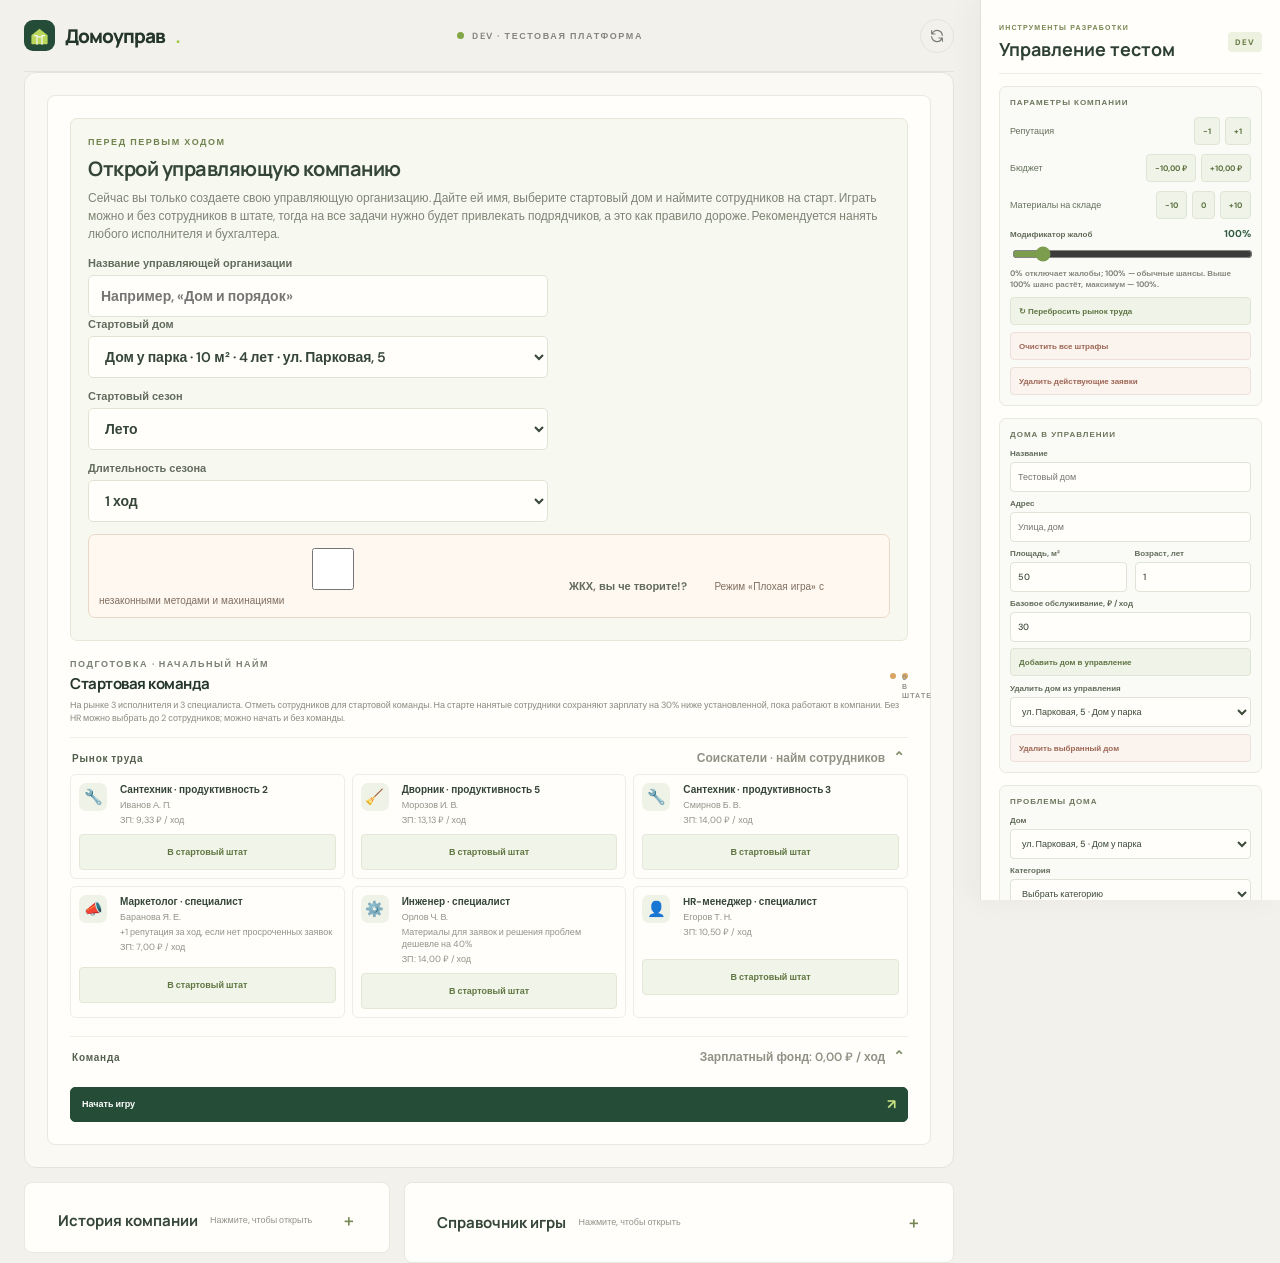
==== commit 2db62354: "Publish latest game mechanics and reports" ====
--- a/dev.html
+++ b/dev.html
@@ -135,7 +135,7 @@
     </main>
     <footer><span>ДОМОУПРАВ <span class="footer-year">· БАЗОВЫЙ ПРОТОТИП</span></span><span>Каждый дом начинается с хорошего управления.</span></footer>
   </div>
-  <aside id="dev-tools-panel" class="dev-tools-panel" hidden><div class="dev-panel-header"><div><p class="section-label">ИНСТРУМЕНТЫ РАЗРАБОТКИ</p><h2>Управление тестом</h2></div><span class="dev-badge">DEV</span></div><section class="dev-control-group"><h3>Параметры компании</h3><div class="dev-control-row"><span>Репутация</span><div><button type="button" class="dev-control-button" data-dev-action="reputation-down">−1</button><button type="button" class="dev-control-button" data-dev-action="reputation-up">+1</button></div></div><div class="dev-control-row"><span>Бюджет</span><div><button type="button" class="dev-control-button" data-dev-action="capital-down">−10,00 ₽</button><button type="button" class="dev-control-button" data-dev-action="capital-up">+10,00 ₽</button></div></div><label class="dev-complaint-control" for="dev-complaint-modifier"><span>Модификатор жалоб <b id="dev-complaint-modifier-value">100%</b></span><input id="dev-complaint-modifier" type="range" min="0" max="1000" step="1" value="100"><small>0% отключает жалобы; 100% — обычные шансы. Выше 100% шанс растёт, максимум — 100%.</small></label><button type="button" class="dev-wide-button" data-dev-action="reroll-market">↻ Перебросить рынок труда</button><button type="button" class="dev-wide-button dev-wide-danger" data-dev-action="clear-fines">Очистить все штрафы</button><button type="button" class="dev-wide-button dev-wide-danger" data-dev-action="clear-requests">Удалить действующие заявки</button></section><section class="dev-control-group"><h3>Дома в управлении</h3><form id="dev-add-house-form" class="dev-tool-form"><label>Название<input name="name" type="text" maxlength="70" placeholder="Тестовый дом" required></label><label>Адрес<input name="address" type="text" maxlength="100" placeholder="Улица, дом" required></label><div class="dev-form-row"><label>Площадь, м²<input name="area" type="number" min="1" step="1" value="50" required></label><label>Возраст, лет<input name="age" type="number" min="0" step="1" value="1" required></label></div><label>Базовое обслуживание, ₽ / ход<input name="baseMaintenance" type="number" min="0" step="0.01" value="30" required></label><button type="submit" class="dev-wide-button">Добавить дом в управление</button></form><label>Удалить дом из управления<select id="dev-remove-house-select"><option value="">Домов нет</option></select></label><button type="button" id="dev-remove-house-button" class="dev-wide-button dev-wide-danger">Удалить выбранный дом</button></section><section class="dev-control-group"><h3>Проблемы дома</h3><form id="dev-add-problem-form" class="dev-tool-form"><label>Дом<select name="houseName" id="dev-problem-house-select"><option value="">Домов нет</option></select></label><label>Категория<select name="category"><option value="">Выбрать категорию</option><option>Кровля</option><option>Фасад</option><option>Водоснабжение</option><option>Водоотведение</option><option>Электроснабжение</option><option>Дорожное покрытие</option><option>Подвал</option><option>Отопление</option><option>ИТП</option><option>Пожаротушение</option><option>Лифты</option></select></label><button type="submit" class="dev-wide-button">Добавить проблему</button><button type="button" id="dev-add-random-problem" class="dev-wide-button">🎲 Случайная карта</button></form><label>Решить проблему<select id="dev-solve-problem-select"><option value="">Проблем нет</option></select></label><div class="dev-tool-actions"><button type="button" id="dev-solve-problem-button" class="dev-wide-button">Решить выбранную бесплатно</button><button type="button" id="dev-solve-all-problems" class="dev-wide-button">Решить все бесплатно</button></div></section>
+  <aside id="dev-tools-panel" class="dev-tools-panel" hidden><div class="dev-panel-header"><div><p class="section-label">ИНСТРУМЕНТЫ РАЗРАБОТКИ</p><h2>Управление тестом</h2></div><span class="dev-badge">DEV</span></div><section class="dev-control-group"><h3>Параметры компании</h3><div class="dev-control-row"><span>Репутация</span><div><button type="button" class="dev-control-button" data-dev-action="reputation-down">−1</button><button type="button" class="dev-control-button" data-dev-action="reputation-up">+1</button></div></div><div class="dev-control-row"><span>Бюджет</span><div><button type="button" class="dev-control-button" data-dev-action="capital-down">−10,00 ₽</button><button type="button" class="dev-control-button" data-dev-action="capital-up">+10,00 ₽</button></div></div><div class="dev-control-row"><span>Материалы на складе</span><div><button type="button" class="dev-control-button" data-dev-action="materials-down">−10</button><button type="button" class="dev-control-button" data-dev-action="materials-zero">0</button><button type="button" class="dev-control-button" data-dev-action="materials-up">+10</button></div></div><label class="dev-complaint-control" for="dev-complaint-modifier"><span>Модификатор жалоб <b id="dev-complaint-modifier-value">100%</b></span><input id="dev-complaint-modifier" type="range" min="0" max="1000" step="1" value="100"><small>0% отключает жалобы; 100% — обычные шансы. Выше 100% шанс растёт, максимум — 100%.</small></label><button type="button" class="dev-wide-button" data-dev-action="reroll-market">↻ Перебросить рынок труда</button><button type="button" class="dev-wide-button dev-wide-danger" data-dev-action="clear-fines">Очистить все штрафы</button><button type="button" class="dev-wide-button dev-wide-danger" data-dev-action="clear-requests">Удалить действующие заявки</button></section><section class="dev-control-group"><h3>Дома в управлении</h3><form id="dev-add-house-form" class="dev-tool-form"><label>Название<input name="name" type="text" maxlength="70" placeholder="Тестовый дом" required></label><label>Адрес<input name="address" type="text" maxlength="100" placeholder="Улица, дом" required></label><div class="dev-form-row"><label>Площадь, м²<input name="area" type="number" min="1" step="1" value="50" required></label><label>Возраст, лет<input name="age" type="number" min="0" step="1" value="1" required></label></div><label>Базовое обслуживание, ₽ / ход<input name="baseMaintenance" type="number" min="0" step="0.01" value="30" required></label><button type="submit" class="dev-wide-button">Добавить дом в управление</button></form><label>Удалить дом из управления<select id="dev-remove-house-select"><option value="">Домов нет</option></select></label><button type="button" id="dev-remove-house-button" class="dev-wide-button dev-wide-danger">Удалить выбранный дом</button></section><section class="dev-control-group"><h3>Проблемы дома</h3><form id="dev-add-problem-form" class="dev-tool-form"><label>Дом<select name="houseName" id="dev-problem-house-select"><option value="">Домов нет</option></select></label><label>Категория<select name="category"><option value="">Выбрать категорию</option><option>Кровля</option><option>Фасад</option><option>Водоснабжение</option><option>Водоотведение</option><option>Электроснабжение</option><option>Дорожное покрытие</option><option>Подвал</option><option>Отопление</option><option>ИТП</option><option>Пожаротушение</option><option>Лифты</option></select></label><button type="submit" class="dev-wide-button">Добавить проблему</button><button type="button" id="dev-add-random-problem" class="dev-wide-button">🎲 Случайная карта</button></form><label>Решить проблему<select id="dev-solve-problem-select"><option value="">Проблем нет</option></select></label><div class="dev-tool-actions"><button type="button" id="dev-solve-problem-button" class="dev-wide-button">Решить выбранную бесплатно</button><button type="button" id="dev-solve-all-problems" class="dev-wide-button">Решить все бесплатно</button></div></section>
 <section class="dev-control-group"><h3>Штраф</h3><form id="dev-add-fine-form" class="dev-tool-form"><label>Название<input name="title" type="text" maxlength="50" placeholder="Тестовый штраф"></label><label>Вид обязательства<select name="kind"><option value="fine">Штраф</option><option value="compensation">Компенсация</option></select></label><label>Статус<select name="status"><option value="due">К выплате</option><option value="pretrial">Досудебная претензия</option><option value="court">В суде</option><option value="payment">Решение суда · срок выплаты</option><option value="writtenOff">Списано</option><option value="paid">Выплачено</option></select></label><label>Сумма, ₽<input name="amount" type="number" min="0" step="0.01" value="100"></label><button type="submit" class="dev-wide-button">Добавить обязательство</button></form></section>
 <section class="dev-control-group"><h3>Сотрудник</h3><form id="dev-add-employee-form" class="dev-tool-form"><label>Роль<select name="role"><option value="lawyer">Юрист</option><option value="accountant">Бухгалтер</option><option value="hr">HR-менеджер</option><option value="engineer">Инженер</option><option value="marketer">Маркетолог</option><option value="plumber">Сантехник</option><option value="electrician">Электрик</option><option value="handyman">Разнорабочий</option><option value="janitor">Дворник</option></select></label><label>Профиль соискателя<select name="profile"></select></label><label id="dev-employee-productivity-wrap" hidden>Продуктивность<input name="productivity" type="number" min="1" step="1" value="3"></label><label id="dev-employee-legal-wrap" hidden>Юридическая сила<select name="legalStrength"><option value="1">ЮС 1 · ЗП 15 ₽</option><option value="2">ЮС 2 · ЗП 20 ₽</option><option value="3">ЮС 3 · ЗП 25 ₽</option></select></label><button type="submit" class="dev-wide-button">Добавить в штат</button></form></section>
 <section class="dev-control-group"><h3>Таймлайн</h3><form id="dev-timeline-form" class="dev-tool-form"><label>Год<input name="year" type="number" min="1" step="1" value="1" required></label><label>Сезон<select name="season"><option value="0">Лето</option><option value="1">Осень</option><option value="2">Зима</option><option value="3">Весна</option></select></label><button type="submit" class="dev-wide-button">Установить таймлайн</button></form></section><div class="dev-panel-header dev-create-heading"><div><p class="section-label">КОНСТРУКТОР</p><h2>Создать заявку</h2></div></div><p class="dev-panel-copy">Добавь тестовую карточку прямо в текущий ход. Заявка появится в списке дома.</p><form id="dev-request-form" class="dev-request-form"><label>Название<input name="title" type="text" maxlength="70" placeholder="Например, течь стояка" required></label><label>Описание<textarea name="description" rows="3" maxlength="240" placeholder="Краткое описание проблемы"></textarea></label><label>Категория<select name="category"><option>Электрика</option><option>Сантехника</option><option>Уборка</option><option>Общестрой</option></select></label><label>Тип заявки<select name="type" id="dev-type"><option value="ordinary">Обычная</option><option value="emergency">Аварийная</option><option value="emergencyDamage">Аварийная с ущербом</option><option value="paid">Платная</option></select></label><div class="dev-form-row"><label>Трудозатраты<select name="labor" id="dev-labor"><option value="1">1</option><option value="2">2</option><option value="3">3</option></select></label><p class="dev-cost-hint" id="dev-cost-hint">Цена подрядчика: зарплата категории + материалы + 10,00 ₽</p></div><div class="dev-form-row"><label id="dev-material-field">Материалы<input name="materialCost" id="dev-material" type="number" min="0" max="5" step="1" value="0"></label><label id="dev-damage-field" hidden>Компенсация ущерба<input name="damageCompensation" id="dev-damage" type="number" min="0" step="1" value="0"></label></div><label id="dev-payout-field" hidden>Доход при выполнении<input name="payout" id="dev-payout" type="number" min="0" step="1" value="0"></label><button class="primary-button dev-submit" type="submit"><span>Добавить заявку</span><span class="button-arrow">＋</span></button></form><div class="dev-side-note">Аварийные заявки автоматически получают запрет на ручную отмену. Компенсация отображается в блоке штрафов и компенсаций.</div><a class="dev-return-link" href="index.html">← Обычная версия игры</a></aside>
--- a/style.css
+++ b/style.css
@@ -12,7 +12,7 @@
 * { box-sizing: border-box; }
 body { margin: 0; min-width: 350px; background: var(--paper); color: var(--ink); font-family: "DM Sans", sans-serif; -webkit-font-smoothing: antialiased; }
 button { font: inherit; }
-.game-shell { width: min(1120px, calc(100% - 72px)); margin: 0 auto; }
+.game-shell { width: min(1800px, calc(100% - 48px)); margin: 0 auto; }
 .topbar { min-height: 72px; height: auto; display: flex; align-items: stretch; justify-content: space-between; border-bottom: 1px solid #e4e2db; }
 .brand,.topbar-center,.topbar>.icon-button,.topbar>.settings-link { align-self: center; }
 .brand { display: inline-flex; align-items: center; gap: 10px; color: var(--ink); text-decoration: none; font-family: "Manrope", sans-serif; font-weight: 800; font-size: 19px; letter-spacing: -1px; }
@@ -117,8 +117,34 @@
 .house-property-card { min-width:0; padding:13px; border:1px solid #e4e7d9; border-radius:8px; background:#fbfcf7; }
 .house-property-card.additional-house-card { border-color:#d8e4d0; background:#f9fcf7; }
 .request-house-address { color:#48624c; font-weight:800; }
+.request-meta { display:grid; gap:4px; align-items:start; }
+.request-meta-line { display:flex; flex-wrap:wrap; align-items:center; gap:6px; width:100%; }
+.request-meta .labor-badge { padding:0; border:0; border-radius:0; background:transparent; color:#344b36; font-size:10px; font-weight:900; }
+.worker-productivity-count { color:#354b36; font-weight:400; }
 .request-cost { display: flex; flex-direction: column; align-items: flex-end; gap: 2px; color: #303d32; }.request-cost>b { font: 700 12px "Manrope",sans-serif; }.request-cost>span:not(.done-check) { color: #a09f94; font-size: 8px; }
 .request-actions { display: flex; flex-direction: column; align-items: flex-end; gap: 4px; width: 100%; margin-top: 5px; }.staff-solve-button,.overtime-unpaid-button { max-width: 100%; padding: 5px 6px; border: 1px solid #dce7d9; border-radius: 4px; background: #edf4ed; color: #4d7256; font-size: 7px; font-weight: 700; line-height: 1.3; white-space: normal; text-align: right; cursor: pointer; }.staff-solve-button:hover { background: #dcebdd; }.staff-solve-button:disabled { border-color: #eeece6; background: #f7f6f2; color: #aaa99f; cursor: default; }.overtime-unpaid-button { border-color: #f0e0d6; background: #faf2ed; color: #a76b4c; }.overtime-unpaid-button:hover { background: #f5e6dc; }.overtime-unpaid-button:disabled { opacity: .55; cursor: default; }.used-note { max-width: 130px; color: #a09b8d; font-size: 7px; text-align: right; }.material-note { color: #b18850 !important; font-size: 7px !important; }.request-cancel-button { max-width: 100%; padding: 4px 6px; border: 1px solid #eee1da; border-radius: 4px; background: #fffaf7; color: #a56e5c; font-size: 7px; cursor: pointer; }.request-cancel-button:hover { background: #f8eae3; }.request-cancel-button:disabled { opacity: .55; cursor: default; }
+.request-card { grid-template-columns: 34px minmax(0,1fr) 230px; }
+.request-card.paid-request-card { grid-template-columns: 34px minmax(0,1fr) 230px; }
+.request-card.paid-request-card .request-info { padding-right:70px; }
+.request-cost,.request-actions { min-width:0; align-items:stretch; }
+.request-action-row:not(.contractor-action-row) { display:grid; grid-template-columns:minmax(0,1fr); gap:3px; }
+.request-action-row.paid-action-row { grid-template-columns:64px 230px; align-items:stretch; gap:6px; width:calc(100% + 70px); margin-left:-70px; }
+.request-action-row.paid-action-row .action-income { align-self:center; text-align:right; }
+.request-actions .staff-solve-button,.request-actions .overtime-unpaid-button,.request-actions .solve-button { box-sizing:border-box; width:100%; max-width:none; min-width:0; justify-content:flex-start; text-align:left; white-space:normal; overflow-wrap:anywhere; }
+.request-action-row:not(.contractor-action-row) .action-income { text-align:left; }
+.request-action-row.paid-action-row:not(.contractor-action-row) .action-income { text-align:right; }
+.contractor-action-row { display:flex; flex-direction:column; align-items:stretch; gap:5px; }
+.contractor-action-row.single-contractor { grid-template-columns:minmax(0,1fr); }
+.contractor-action-row .action-income { grid-column:1/-1; text-align:left; }
+.contractor-method { display:block; width:100%; min-width:0; }
+.contractor-method .solve-button { width:100%; min-width:0; overflow-wrap:anywhere; }
+.contractor-action-row.paid-contractor-action-row { width:calc(100% + 70px); margin-left:-70px; }
+.paid-contractor-method { display:grid; grid-template-columns:64px 230px; align-items:stretch; gap:6px; }
+.paid-contractor-method .action-income { grid-column:1; align-self:center; font-size:8px; text-align:right; }
+.paid-contractor-method .solve-button { grid-column:2; width:230px; }
+.request-actions .request-cancel-button { box-sizing:border-box; width:100%; max-width:none; text-align:left; }
+.request-actions .staff-solve-button,.request-actions .overtime-unpaid-button,.request-actions .solve-button { min-height:36px; padding-top:9px; padding-bottom:9px; line-height:1.35; }
+.request-actions .request-cancel-button { min-height:27px; padding-top:6px; padding-bottom:6px; }
 .solve-button { display: flex; align-items: center; gap: 7px; margin-top: 5px; padding: 5px 8px; border: 0; border-radius: 4px; background: #edf2df; color: #526a39; font-size: 8px; font-weight: 700; cursor: pointer; transition: background .18s; }.solve-button:hover { background: #dfe9c6; }.solve-button:disabled { background: #f1efeb; color: #aaa79d; cursor: not-allowed; }
 .done-check { display: grid; place-items: center; width: 19px; height: 19px; margin-top: 5px; border-radius: 50%; background: #edf3df; color: #6d8b41; font-size: 12px; }.request-card.resolved { background: #fcfdf8; border-color: #e8eddd; }
 .panel-footer { display: flex; justify-content: space-between; align-items: center; min-height: 34px; margin-top: 9px; border-top: 1px solid #f0eee8; color: #98988e; font-size: 8px; }.footer-dots { display: flex; gap: 3px; }.footer-dots i { width: 3px; height: 3px; border-radius: 50%; background: #d5d4cb; }
@@ -497,6 +523,8 @@
   .requests-panel .panel-heading h2 { font-size: 15px; }
   .request-count { white-space: nowrap; }
   .request-card { grid-template-columns: 30px minmax(0,1fr); gap: 7px; padding: 10px 8px; }
+  .request-card.paid-request-card { grid-template-columns: 30px minmax(0,1fr); }
+  .request-card.paid-request-card .request-info { padding-right:0; }
   .request-icon { grid-column: 1; grid-row: 1; width: 28px; height: 28px; font-size: 14px; }
   .request-info { grid-column: 2; min-width: 0; }
   .request-meta { display: flex; flex-wrap: wrap; gap: 5px; font-size: 8px; letter-spacing: .25px; }
@@ -504,12 +532,16 @@
   .request-info p { font-size: 11px; line-height: 1.45; }
   .request-material-line { font-size: 10px; }
   .request-action-row { justify-content: stretch; }
+  .request-action-row.paid-action-row { grid-template-columns:64px minmax(0,1fr); width:100%; margin-left:0; }
+  .contractor-action-row.paid-contractor-action-row { width:100%; margin-left:0; }
+  .paid-contractor-method { grid-template-columns:64px minmax(0,1fr); }
+  .paid-contractor-method .solve-button { width:100%; }
   .action-income { min-width: 64px; font-size: 11px; text-align: right; }
   .request-cost { grid-column: 1 / -1; display: grid; grid-template-columns: minmax(0,1fr); justify-items: stretch; align-items: stretch; gap: 4px; min-width: 0; padding-top: 7px; border-top: 1px solid #f0eee8; }
   .request-cost > b { font-size: 12px; }
   .request-cost > span:not(.done-check) { font-size: 10px; text-align: left; }
   .request-actions { align-items: stretch; gap: 6px; margin-top: 3px; }
-  .staff-solve-button,.overtime-unpaid-button,.solve-button,.request-cancel-button { width: 100%; max-width: none; min-height: 40px; padding: 8px 10px; font-size: 11px; line-height: 1.35; text-align: left; }
+  .staff-solve-button,.overtime-unpaid-button,.solve-button,.request-cancel-button { width: 100%; max-width: none; min-height: 60px; padding: 12px 10px; font-size: 11px; line-height: 1.35; text-align: left; }
   .emergency-lock-note { max-width: none; font-size: 10px; text-align: center; }
   .panel-footer { align-items: flex-start; gap: 8px; font-size: 9px; line-height: 1.35; }
   .actions-panel { display: block; padding: 13px; }
@@ -581,7 +613,7 @@
 .financial-chart-heading { display: flex; align-items: center; justify-content: space-between; gap: 12px; margin-bottom: 14px; }
 .financial-chart-heading h2 { margin: 0; color: #354638; font: 700 17px "Manrope",sans-serif; }
 .financial-season-badge { padding: 6px 9px; border: 1px solid #e5e8dc; border-radius: 14px; color: #72786b; font-size: 9px; white-space: nowrap; }
-.financial-summary { display: grid; grid-template-columns: repeat(3,1fr); gap: 9px; margin-bottom: 16px; }
+.financial-summary { display: grid; grid-template-columns: repeat(auto-fit,minmax(145px,1fr)); gap: 9px; margin-bottom: 16px; }
 .financial-summary article { display: grid; gap: 4px; padding: 10px 12px; border: 1px solid #eeede6; border-radius: 6px; background: #fafaf6; }
 .financial-summary article span { color: #85877c; font-size: 9px; }
 .financial-summary article b { font: 700 15px "Manrope",sans-serif; }
@@ -636,8 +668,9 @@
 .problem-work-row>div:first-child { display:grid; gap:3px; }
 .problem-work-row strong { color:#4a5845; font-size:10px; }
 .problem-work-row span,.problem-work-empty { color:#86897e; font-size:9px; }
+.problem-work-row>div:first-child span { color:#3e5140; font-size:12px; font-weight:800; }
 .problem-work-actions,.problem-material-actions,.problem-repair-actions { display:flex; flex-wrap:wrap; align-items:center; gap:6px; }
-.problem-work-button,.problem-material-button { padding:7px 9px; border:1px solid #dce5d2; border-radius:5px; background:#eff3e7; color:#596d3e; font-size:9px; font-weight:700; cursor:pointer; }
+.problem-work-button,.problem-material-button { padding:7px 9px; border:1px solid #dce5d2; border-radius:5px; background:#eff3e7; color:#596d3e; font-size:10px; font-weight:700; cursor:pointer; }
 .problem-material-button { background:#f8f1e2; border-color:#eadfc5; color:#826b3d; }
 .problem-work-button:disabled,.problem-material-button:disabled { opacity:.5; cursor:default; }
 .problem-material-paid { color:#66784a; font-size:9px; font-weight:700; }
@@ -793,6 +826,8 @@
 .withheld-wages-panel { display:flex; flex-wrap:wrap; align-items:center; justify-content:space-between; gap:8px; margin-top:9px; padding:9px; border:1px solid #ead9c8; border-radius:6px; background:#fff9f1; color:#72563d; font-size:10px; }
 .withheld-wages-panel button { padding:6px 9px; border:1px solid #e4d1bd; border-radius:5px; background:#f8eee3; color:#79563b; font-size:9px; font-weight:700; cursor:pointer; }
 .withheld-wages-panel button:disabled,.withdraw-panel button:disabled { opacity:.5; cursor:not-allowed; }
+.pay-employee-withheld { align-self:flex-start; max-width:100%; min-height:32px; padding:5px 8px; border:1px solid #d8e3c7; border-radius:5px; background:#f2f6e9; color:#59733c; font-size:9px; font-weight:700; cursor:pointer; }
+.pay-employee-withheld:disabled { opacity:.5; cursor:not-allowed; }
 .legal-case-actions { display:flex; flex-wrap:wrap; gap:5px; }
 .legal-actions-inline { display:flex !important; flex:0 0 auto; flex-wrap:nowrap; gap:5px; }
 .legal-actions-inline .legal-action-button { flex:1 1 auto; white-space:nowrap; }
@@ -804,7 +839,7 @@
 .staff-disclosure>summary::-webkit-details-marker { display:none; }
 .staff-disclosure>summary::after { content:'⌄'; order:2; color:#81906d; font-size:14px; }
 .staff-disclosure[open]>summary::after { content:'⌃'; }
-.staff-disclosure>summary small { margin-left:auto; color:#929185; font-size:8px; font-weight:500; letter-spacing:0; }
+.staff-disclosure>summary small { margin-left:auto; color:#929185; font-size:12px; font-weight:600; letter-spacing:0; }
 .market-disclosure .market-grid { padding-bottom:8px; }
 .team-disclosure .team-list { padding-bottom:8px; }
 .founder-actions { display:flex; flex-wrap:wrap; gap:5px; }
@@ -883,3 +918,11 @@
 @media (max-width:600px) { .game-over-action-message { padding:10px; font-size:11px; } }
 
 .penalties-compact.agenda-disclosure { margin-top:12px; padding:10px 0 0; border:0; border-top:1px solid #eeece5; border-radius:0; background:transparent; box-shadow:none; }
+.report-maintenance-growth { display:grid; gap:5px; margin-top:10px; padding:10px 12px; border:1px solid #e9ecdf; border-radius:6px; background:#fffefa; }
+.report-maintenance-growth h3 { margin:0 0 2px; color:#41533e; font:700 11px "Manrope",sans-serif; }
+.report-maintenance-growth>div { display:flex; justify-content:space-between; align-items:center; gap:8px; padding:6px 7px; border-radius:4px; background:#f7f8f2; font-size:9px; }
+.report-maintenance-growth>div { flex-wrap:wrap; overflow-wrap:anywhere; }
+.report-maintenance-growth>div span { color:#73796c; }
+.report-maintenance-growth>div b { color:#354638; white-space:nowrap; }
+.report-maintenance-growth>div i { color:#71834f; font-size:9px; font-style:normal; }
+.report-maintenance-growth p { margin:0; color:#898b80; font-size:9px; }
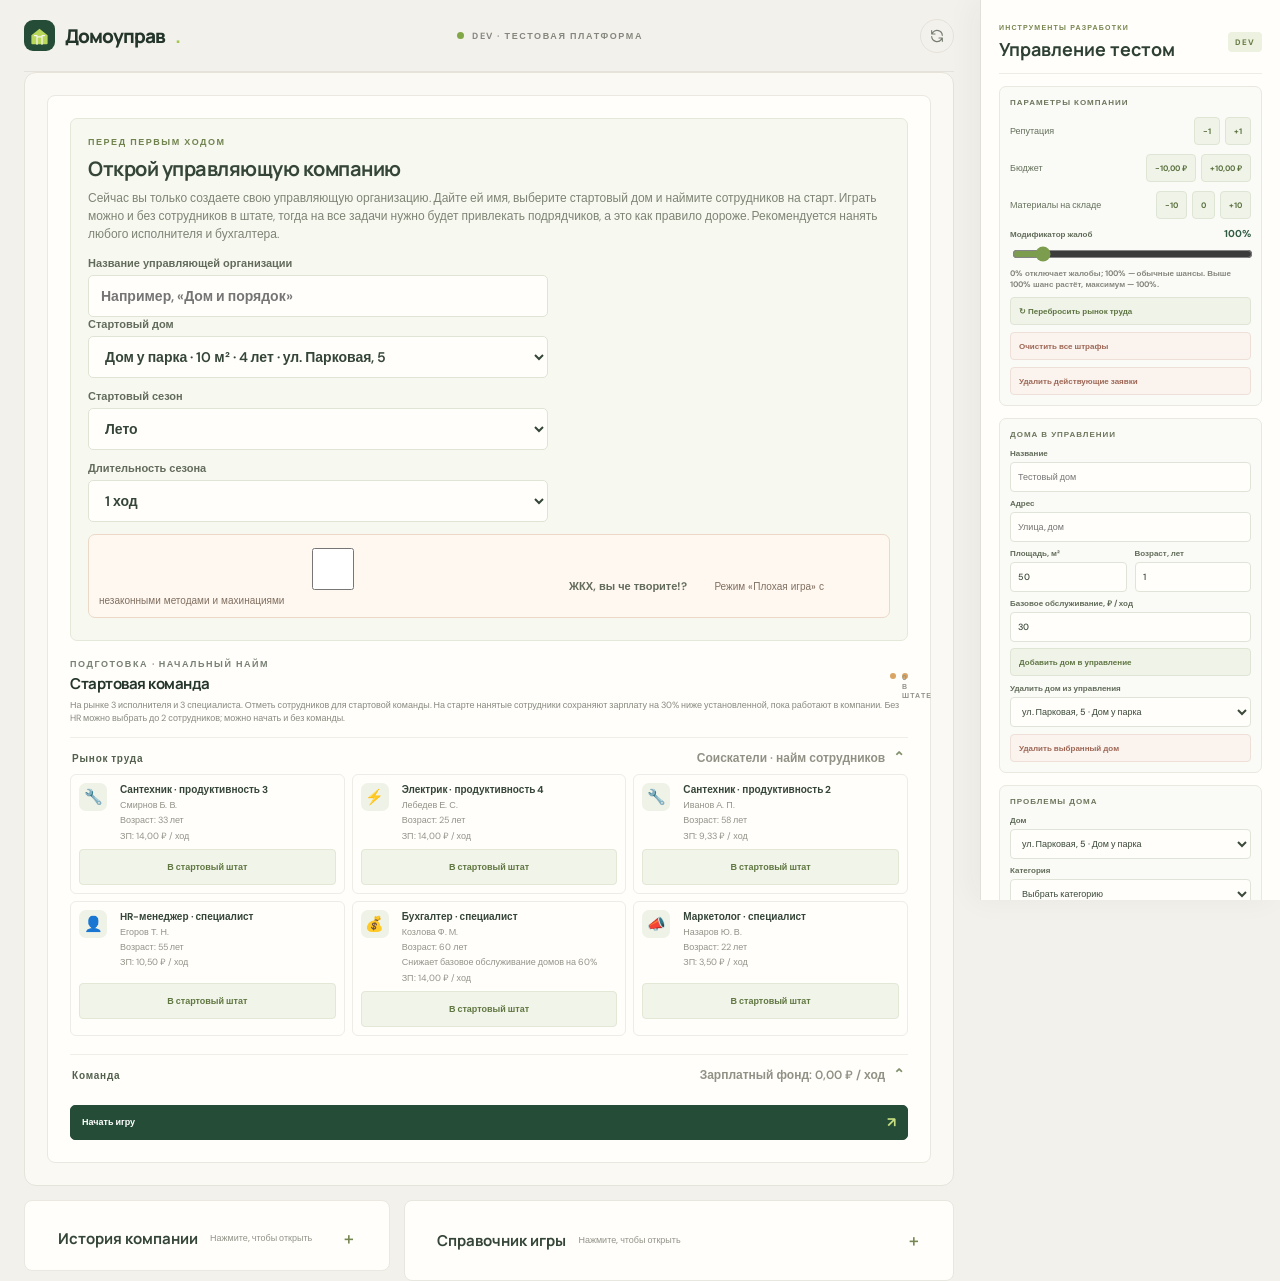
==== commit 24bcabb0: "Add director salary and founder account tools" ====
--- a/dev.html
+++ b/dev.html
@@ -46,7 +46,7 @@
           <article class="stat-card portfolio-summary"><div class="stat-top"><span>ПОРТФЕЛЬ</span><span class="stat-symbol">⌂</span></div><div class="summary-metric"><span>Обслуживаемая площадь</span><b class="stat-value" id="area-value">10 <span>м²</span></b></div><div class="summary-metric"><span>Средний тариф</span><b class="stat-value">10,00 ₽ / м²</b></div><div class="summary-submetric">Домов в управлении: <b id="houses-value">1 <span>дом</span></b></div><div class="portfolio-materials"><strong>Материальная база</strong><b id="material-stock-value">0 ед.</b><small>Себестоимость: <span id="material-cost-price">2,00 ₽/ед.</span> · сумма: <span id="material-total-cost-price">0,00 ₽</span></small><small>Рыночная цена: <span id="material-market-price">4,00 ₽/ед.</span> · сумма: <span id="material-total-market-price">0,00 ₽</span></small></div></article>
           <article class="stat-card reputation-summary"><div class="stat-top"><span>РЕПУТАЦИЯ</span><span class="stat-symbol">✦</span></div><div class="stat-value reputation-value" id="reputation-value">+1</div><div class="summary-metric"><span>Отменённые заявки</span><b class="stat-value" id="cancelled-value">0 <span>заявок</span></b></div><div class="reputation-rules"><b>Влияют на репутацию:</b><span>Стартовое значение: +1</span><span>+1 · год без долгов</span><span>+1 · нет отмен за год</span><span>+1 · устранены все проблемы категории</span><span>+1 · за каждого маркетолога в годовом отчёте</span><span>+3 · дополнительный годовой бонус маркетолога</span><span>+1 · бонусный маркетолог за ход без просрочек</span><span>−1 · каждые 5 штрафных единиц отмен: обычная = 1, повторная = 2</span><span>−1 · увольнение без последней зарплаты</span><span>−2 · изъятие аварийного дома</span><span>Новая УК после банкротства: −1</span></div></article>
         </div>
-        <section id="founder-panel" class="founder-panel" hidden><div class="panel-heading"><div><p class="section-label">РЕЖИМ «ПЛОХАЯ ИГРА»</p><h2>Учредитель</h2></div><span class="founder-panel-balance">Личный счёт: <b id="founder-panel-balance">0,00 ₽</b></span></div><div class="founder-tools"><article class="founder-tool"><h3>Вывести из бюджета</h3><label for="withdraw-amount">Сумма вывода, ₽</label><input id="withdraw-amount" class="account-amount-input" type="number" min="0.01" step="0.01" aria-label="Сумма вывода на счёт учредителя"><button type="button" class="withdraw-toggle" id="withdraw-toggle">Вывести средства</button><small>Комиссия 40%</small></article><article class="founder-tool"><h3>Репутация</h3><p>Стоимость одной единицы — 20 ₽.</p><button type="button" class="buy-reputation-button" id="buy-reputation-button">Купить +1 репутацию · 20 ₽</button></article><article class="founder-tool"><h3>Перевести в бюджет</h3><label for="founder-transfer-amount">Сумма перевода, ₽</label><input id="founder-transfer-amount" class="account-amount-input" type="number" min="0.01" step="0.01" aria-label="Сумма перевода в бюджет"><button type="button" class="founder-transfer-toggle" id="founder-transfer-button">Перевести в бюджет</button><small>Без комиссии</small></article><section class="founder-loan-panel" id="founder-loan-panel"><strong>Кредит учредителя</strong><label>Сумма: <b id="founder-loan-amount-value">100 ₽</b><input id="founder-loan-amount" type="range" min="100" max="1000" step="10" value="100"></label><label>Срок: <b id="founder-loan-years-value">1 год</b><input id="founder-loan-years" type="range" min="1" max="10" step="1" value="1"></label><small>33% годовых · ежемесячный платёж: <b id="founder-loan-payment">—</b></small><button type="button" id="founder-loan-button">Взять кредит</button><div id="founder-loan-status" class="founder-loan-status"></div></section></div></section>
+        <section id="founder-panel" class="founder-panel" hidden><div class="panel-heading"><div><p class="section-label">СЧЁТ УЧРЕДИТЕЛЯ</p><h2>Учредитель</h2></div><span class="founder-panel-balance">Личный счёт: <b id="founder-panel-balance">0,00 ₽</b></span></div><div class="founder-tools"><article class="founder-tool" id="founder-illegal-withdraw-tool"><h3>Вывести из бюджета</h3><label for="withdraw-amount">Сумма вывода, ₽</label><input id="withdraw-amount" class="account-amount-input" type="number" min="0.01" step="0.01" aria-label="Сумма вывода на счёт учредителя"><button type="button" class="withdraw-toggle" id="withdraw-toggle">Вывести средства</button><small>Комиссия 40%</small></article><article class="founder-tool" id="founder-reputation-tool"><h3>Репутация</h3><p>Стоимость одной единицы — 20 ₽.</p><button type="button" class="buy-reputation-button" id="buy-reputation-button">Купить +1 репутацию · 20 ₽</button></article><article class="founder-tool"><h3>Перевести в бюджет</h3><label for="founder-transfer-amount">Сумма перевода, ₽</label><input id="founder-transfer-amount" class="account-amount-input" type="number" min="0.01" step="0.01" aria-label="Сумма перевода в бюджет"><button type="button" class="founder-transfer-toggle" id="founder-transfer-button">Перевести в бюджет</button><small>Без комиссии</small></article><section class="founder-loan-panel" id="founder-loan-panel"><strong>Кредит учредителя</strong><label>Сумма: <b id="founder-loan-amount-value">100 ₽</b><input id="founder-loan-amount" type="range" min="100" max="1000" step="10" value="100"></label><label>Срок: <b id="founder-loan-years-value">1 год</b><input id="founder-loan-years" type="range" min="1" max="10" step="1" value="1"></label><small>33% годовых · ежемесячный платёж: <b id="founder-loan-payment">—</b></small><button type="button" id="founder-loan-button">Взять кредит</button><div id="founder-loan-status" class="founder-loan-status"></div></section></div></section>
         <section class="penalties-panel"><div class="panel-heading"><div><h2>Суды и обязательства</h2></div><div class="penalties-header-actions"><span class="penalty-total" id="penalties-summary">Обязательства: 0,00 ₽</span><button class="penalty-toggle-button" id="toggle-paid-penalties" type="button" hidden>Показать оплаченные</button><button class="penalty-toggle-button" id="toggle-writtenoff-penalties" type="button" hidden>Показать списанные</button><button class="penalty-toggle-button" id="toggle-completed-courts" type="button" hidden>Показать завершенные суды</button></div></div><div class="penalties-list" id="penalties-list"></div></section>
         <details id="real-estate-market" class="real-estate-market"><summary><span>Рынок недвижимости</span><small>Новые дома через ОСС · 1 раз за ход</small></summary><div id="real-estate-list" class="real-estate-list"></div></details>
         <details class="managed-homes-block" aria-labelledby="managed-homes-heading" open><summary class="managed-homes-heading"><span><p class="section-label">ПОРТФЕЛЬ УК</p><h2 id="managed-homes-heading">Дома в управлении</h2></span></summary><div id="house-card" class="house-card" aria-label="Карточки домов"></div></details>
--- a/style.css
+++ b/style.css
@@ -811,11 +811,24 @@
 .team-mood-satisfied { border-color:#d7e8c4; background:#f5f9ef; }
 .team-mood-dissatisfied { border-color:#ebd5c1; background:#fff9f2; }
 .team-mood-veryDissatisfied { border-color:#e5c0b7; background:#fff4f1; }
-.withhold-control { display:grid; grid-template-columns:1fr auto; gap:4px; color:#8c593f; font-size:8px; }
-.withhold-slider-track { position:relative; grid-column:1/-1; display:block; padding:2px 0 13px; }
-.withhold-control input[type="range"] { display:block; width:100%; margin:0; accent-color:#a75c42; }
-.withhold-zero-marker { position:absolute; top:3px; left:50%; z-index:1; transform:translateX(-50%); padding:0 2px; background:#fffefa; color:#59634f; font-size:8px; font-style:normal; font-weight:800; pointer-events:none; }
-.withhold-zero-marker::before { position:absolute; top:9px; left:50%; height:13px; border-left:1px solid #354538; content:""; }
+.withhold-control { display:grid; gap:3px; color:#8c593f; font-size:8px; }
+.withhold-slider-track { position:relative; display:block; height:58px; margin:2px 0 0; }
+.withhold-slider-track::before { position:absolute; top:29px; left:5px; right:5px; height:2px; background:#d6d8c9; content:""; }
+.withhold-control input[type="range"].withhold-range { position:absolute; left:0; z-index:2; display:block; width:100%; height:20px; margin:0; padding:0; appearance:none; background:transparent; pointer-events:auto; }
+.withhold-anchor-range { top:9px; accent-color:#59733c; }
+.withhold-current-range { top:34px; accent-color:#a75c42; }
+.withhold-control input[type="range"].withhold-range::-webkit-slider-runnable-track { height:2px; background:transparent; }
+.withhold-control input[type="range"].withhold-range::-moz-range-track { height:2px; background:transparent; }
+.withhold-control input[type="range"].withhold-range::-webkit-slider-thumb { width:13px; height:13px; margin-top:-5px; appearance:none; border:2px solid #fff; border-radius:50%; background:#a75c42; box-shadow:0 0 0 1px #a75c42; pointer-events:auto; }
+.withhold-control input[type="range"].withhold-anchor-range::-webkit-slider-thumb { background:#59733c; box-shadow:0 0 0 1px #59733c; }
+.withhold-control input[type="range"].withhold-range::-moz-range-thumb { width:10px; height:10px; border:2px solid #fff; border-radius:50%; background:#a75c42; box-shadow:0 0 0 1px #a75c42; pointer-events:auto; }
+.withhold-control input[type="range"].withhold-anchor-range::-moz-range-thumb { background:#59733c; box-shadow:0 0 0 1px #59733c; }
+.withhold-anchor-caption,.withhold-current-caption { position:absolute; left:0; right:0; z-index:1; display:flex; justify-content:space-between; align-items:center; gap:5px; color:#787c6c; font-size:7px; line-height:1; pointer-events:none; }
+.withhold-anchor-caption { top:0; }
+.withhold-current-caption { bottom:0; }
+.withhold-anchor-caption i { margin-right:2px; color:#59733c; font-size:9px; font-style:normal; }
+.withhold-zero-marker { position:absolute; top:29px; left:50%; z-index:4; transform:translate(-50%,-50%); min-width:18px; height:16px; padding:0 3px; border:1px solid #dfe3d5; border-radius:8px; background:#fffefa; color:#364739; font:800 8px "DM Sans",sans-serif; cursor:pointer; }
+.withhold-zero-marker:hover { border-color:#879a68; background:#f1f5e9; }
 .withhold-mood-preview { color:#8c593f; font-size:9px; }
 .withheld-employee-total { color:#8f684e !important; }
 .team-member.team-deceased { border-color:#d9bcb4; background:#fff5f2; }
@@ -903,7 +916,9 @@
 .founder-panel .section-label { margin:0 0 4px; }
 .founder-panel-balance { color:#68705e; font-size:10px; }
 .founder-panel-balance b { color:#315c43; font:800 15px Manrope,sans-serif; }
-.founder-tools { display:grid; grid-template-columns:repeat(4,minmax(0,1fr)); gap:8px; }
+.founder-tools { display:grid; grid-template-columns:repeat(4,minmax(0,1fr)); gap:8px; }
+.founder-tool[hidden] { display:none !important; }
+.founder-tools.regular-founder-tools { grid-template-columns:repeat(2,minmax(0,1fr)); }
 .founder-tool,.founder-tools .founder-loan-panel { display:grid; align-content:start; gap:6px; min-width:0; padding:10px; border:1px solid #e7eadd; border-radius:6px; background:#fffefa; }
 .founder-tool h3,.founder-tools .founder-loan-panel>strong { margin:0; color:#425d3e; font:700 11px Manrope,sans-serif; }
 .founder-tool p,.founder-tool small { margin:0; color:#756d5d; font-size:9px; line-height:1.4; }
@@ -926,3 +941,13 @@
 .report-maintenance-growth>div b { color:#354638; white-space:nowrap; }
 .report-maintenance-growth>div i { color:#71834f; font-size:9px; font-style:normal; }
 .report-maintenance-growth p { margin:0; color:#898b80; font-size:9px; }
+.director-salary-panel { display:grid; grid-template-columns:minmax(190px,.8fr) minmax(260px,1.2fr); gap:14px; align-items:center; margin-top:10px; padding:12px; border:1px solid #e6e8d9; border-radius:6px; background:#fffefa; }
+.director-salary-panel h3 { margin:0 0 5px; color:#41533e; font:700 12px "Manrope",sans-serif; }
+.director-salary-panel p:not(.section-label) { margin:0; color:#82867a; font-size:9px; line-height:1.45; }
+.director-salary-panel .section-label { margin:0 0 4px; }
+.director-salary-panel label { display:grid; gap:7px; color:#73796c; font-size:9px; }
+.director-salary-panel label>span:first-child { font-weight:600; }
+.director-salary-panel input[type="range"] { width:100%; accent-color:#66824a; }
+.director-salary-values { display:flex; justify-content:space-between; align-items:center; gap:8px; color:#898b80; font-size:8px; }
+.director-salary-values b { color:#354638; font-size:9px; white-space:nowrap; }
+@media(max-width:600px) { .director-salary-panel { grid-template-columns:1fr; gap:10px; }.director-salary-values { flex-wrap:wrap; } }
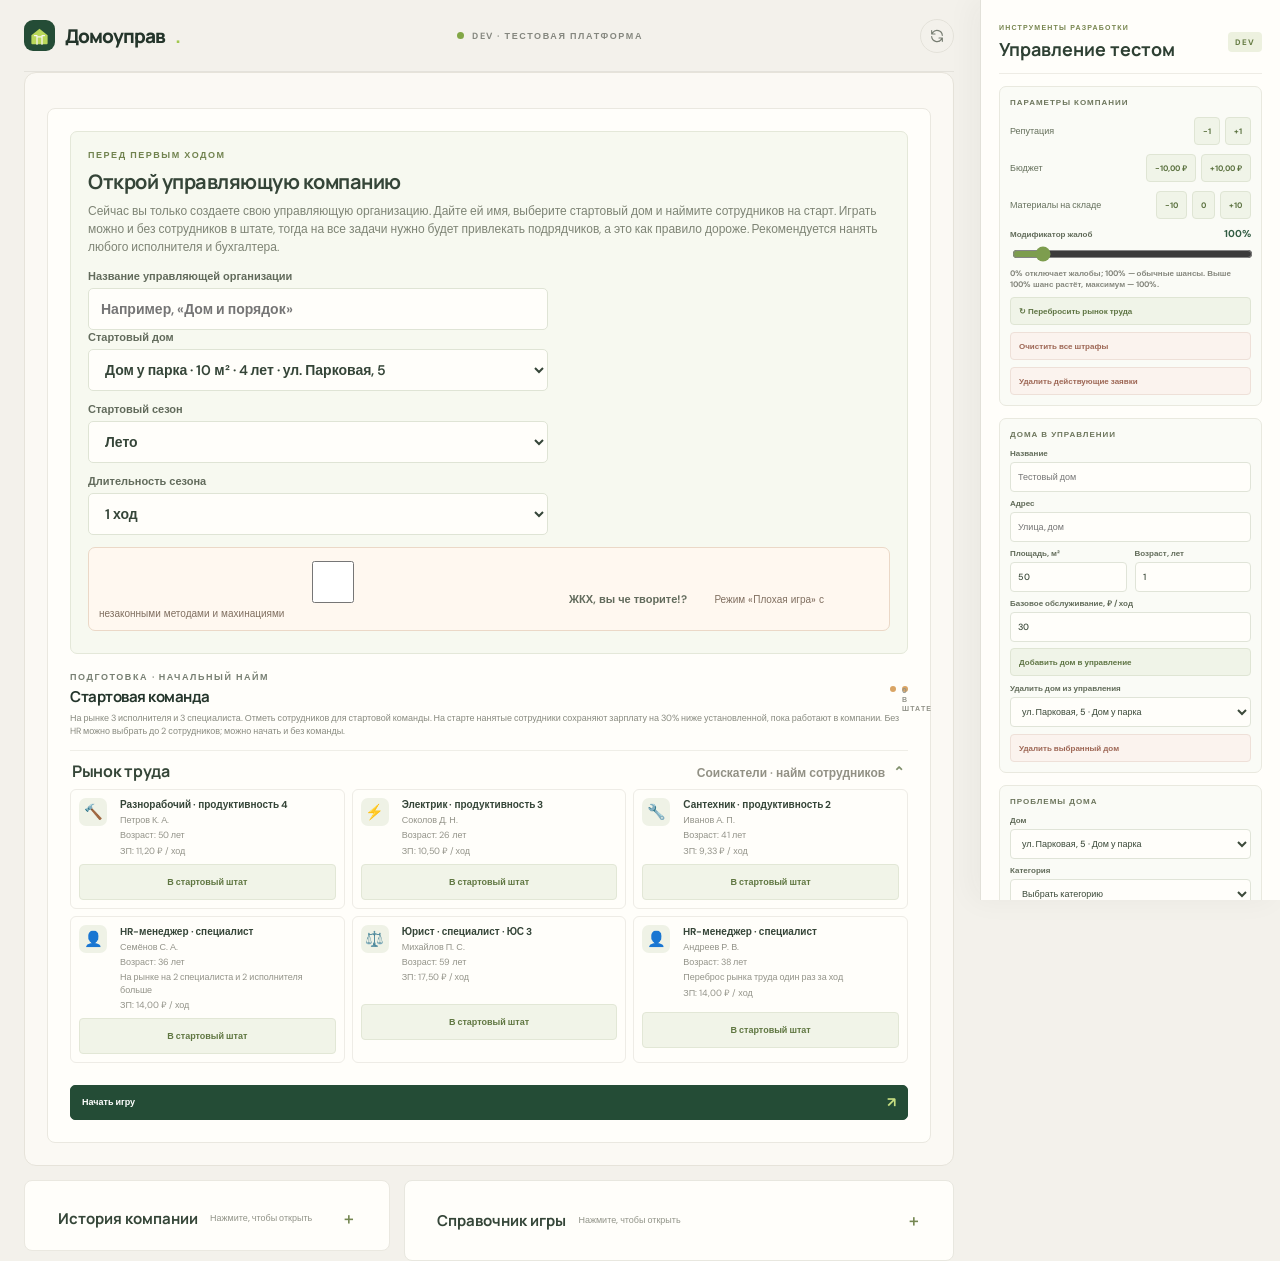
==== commit dd76ba13: "Update game mechanics and interface" ====
--- a/dev.html
+++ b/dev.html
@@ -18,7 +18,7 @@
         <span id="company-name-label">Домоуправ</span><span class="brand-dot">.</span>
       </a>
       <div class="topbar-center"><span class="online-dot"></span> DEV · ТЕСТОВАЯ ПЛАТФОРМА</div>
-      <div class="sticky-finances"><div class="sticky-houses"><span aria-hidden="true">⌂</span>: <b id="sticky-house-count">1</b><span id="sticky-critical-houses" class="sticky-critical-houses" hidden>❗ <b id="sticky-critical-count">0</b></span></div><div class="sticky-season-summary"><b class="season-net" id="sticky-season-net">+0,00 ₽</b><strong>Сводка за прошлый ход</strong><small>Приход: <span id="sticky-income-total">+0,00 ₽</span></small><small>Расход: <span id="sticky-prior-expense-total">−0,00 ₽</span></small></div><div class="sticky-balance"><div class="sticky-account-heading"><span>БЮДЖЕТ</span><b id="sticky-capital-value">100,00 ₽</b></div><div class="sticky-breakdown"><strong>Предстоящие расходы: <span id="sticky-expense-total">−30,00 ₽</span></strong><strong>Предстоящий доход: <span id="sticky-upcoming-income">+100,00 ₽</span></strong><strong>Склад: <span id="sticky-material-stock">0 шт.</span></strong></div></div><div class="sticky-balance founder-sticky-balance" id="founder-account-block" hidden><div class="sticky-account-heading"><span>СЧЁТ УЧРЕДИТЕЛЯ</span><b id="founder-account-value">0,00 ₽</b></div><div class="sticky-breakdown founder-loan-sticky-summary" id="founder-loan-sticky-summary" hidden><strong>Предстоящие выплаты</strong><small>Кредитный платёж: <span id="founder-loan-sticky-payment">−0,00 ₽</span></small></div></div></div><button class="icon-button" id="reset-button" type="button" aria-label="Начать заново" title="Начать заново"><svg viewBox="0 0 24 24" fill="none"><path d="M20 11a8 8 0 0 0-14.5-4L4 9m0 0V4m0 5h5m-5 4a8 8 0 0 0 14.5 4L20 15m0 0v5m0-5h-5" stroke="currentColor" stroke-width="1.7" stroke-linecap="round" stroke-linejoin="round"/></svg></button>
+      <div class="sticky-finances"><div class="sticky-houses"><div class="sticky-house-count"><span aria-hidden="true">⌂</span>: <b id="sticky-house-count">1</b><span id="sticky-critical-houses" class="sticky-critical-houses" hidden>❗ <b id="sticky-critical-count">0</b></span></div><div class="sticky-reputation">📈 <b id="sticky-reputation-value" class="positive">+1</b></div></div><div class="sticky-season-summary"><b class="season-net" id="sticky-season-net">+0,00 ₽</b><strong>Сводка за прошлый ход</strong><small>Приход: <span id="sticky-income-total">+0,00 ₽</span></small><small>Расход: <span id="sticky-prior-expense-total">−0,00 ₽</span></small></div><div class="sticky-balance"><div class="sticky-account-heading"><span>БЮДЖЕТ</span><b id="sticky-capital-value">100,00 ₽</b></div><div class="sticky-breakdown"><strong>Предстоящие расходы: <span id="sticky-expense-total">−30,00 ₽</span></strong><strong>Предстоящий доход: <span id="sticky-upcoming-income">+100,00 ₽</span></strong><strong>Склад: <span id="sticky-material-stock">0 шт.</span></strong></div></div><div class="sticky-balance founder-sticky-balance" id="founder-account-block" hidden><div class="sticky-account-heading"><span>СЧЁТ УЧРЕДИТЕЛЯ</span><b id="founder-account-value">0,00 ₽</b></div><div class="sticky-breakdown founder-loan-sticky-summary" id="founder-loan-sticky-summary" hidden><strong>Предстоящие выплаты</strong><small>Кредитный платёж: <span id="founder-loan-sticky-payment">−0,00 ₽</span></small></div></div></div><button class="icon-button" id="reset-button" type="button" aria-label="Начать заново" title="Начать заново"><svg viewBox="0 0 24 24" fill="none"><path d="M20 11a8 8 0 0 0-14.5-4L4 9m0 0V4m0 5h5m-5 4a8 8 0 0 0 14.5 4L20 15m0 0v5m0-5h-5" stroke="currentColor" stroke-width="1.7" stroke-linecap="round" stroke-linejoin="round"/></svg></button>
     </header>
     <div id="sticky-turn-status" class="sticky-turn-status" aria-live="polite"><span id="sticky-season-value">Лето · год 1</span><b id="sticky-phase-value">Подготовка к игре</b></div>
 
@@ -37,19 +37,21 @@
       </section>
 
       <section class="dashboard" aria-label="Игровое поле">
-        <div class="dashboard-heading"><div><p class="section-label">ТЕКУЩАЯ СИТУАЦИЯ</p><h2>Дела компании</h2></div><div class="turn-pill"><span class="turn-icon">↗</span><span id="turn-label">ХОД 1</span></div></div>
+
         <section class="timeline-panel" aria-label="Годовой таймлайн"><div class="timeline-title"><div><p class="section-label">КАЛЕНДАРЬ УПРАВЛЕНИЯ</p><h2 id="timeline-year">Год 1</h2></div><span class="phase-badge" id="phase-label">Подготовка к игре</span></div><div class="season-track" id="season-track"></div><div class="phase-track"><span class="phase-step active" data-phase="preparation">0 · Подготовка</span><span class="phase-step" data-phase="staffing">1 · Менеджмент</span><span class="phase-step" data-phase="inspection">2 · Осмотр</span><span class="phase-step" data-phase="problems">3 · Проблемы</span><span class="phase-step" data-phase="drawing">4 · Приём заявок</span><span class="phase-step" data-phase="resolving">5 · Распределение</span><span class="phase-step" data-phase="legal">6 · Специалисты</span><span class="phase-step" data-phase="payroll">7 · Зарплаты</span><span class="phase-step" data-phase="collection">8 · Сборы</span><span class="phase-step" data-phase="annualReport">9 · Годовой отчёт</span><span class="phase-step" data-phase="bankruptcy">10 · Банкротство</span></div></section>
         <section id="bankruptcy-panel" class="bankruptcy-panel" hidden></section>
         <section id="inspection-panel" class="inspection-panel" hidden></section>
-        <div class="stats-grid">
+        <details id="organization-disclosure" class="organization-disclosure" open><summary class="organization-summary"><strong>Организация</strong><span>Финансы · портфель · репутация · учредитель</span><i aria-hidden="true">⌄</i></summary><div class="organization-content"><div class="stats-grid">
           <article class="stat-card finance-summary"><div class="stat-top"><span>ФИНАНСЫ</span><span class="stat-symbol ruble">₽</span></div><div class="finance-line budget-line"><span>Бюджет</span><b class="stat-value" id="capital-value">100,00 <span>₽</span></b></div><div class="capital-bar"><div id="capital-bar-fill"></div></div><div class="finance-line"><span>Сбор за ход</span><b class="stat-value" id="income-value">100,00 <span>₽</span></b></div><div class="finance-line"><span>Общая собираемость</span><b class="stat-value" id="collection-value">—</b></div><div class="finance-line"><span>Базовое обслуживание</span><b class="stat-value" id="upkeep-value">30,00 <span>₽</span></b></div><div class="finance-line"><span>Зарплаты</span><b class="stat-value" id="payroll-value">0,00 <span>₽</span></b></div><div class="finance-line finance-subtotal"><span>Расходы</span><b class="stat-value" id="operating-expenses-value">30,00 ₽</b></div><div class="finance-line expected-change-line"><span>Ожидаемое изменение</span><b class="stat-value" id="expected-change-value">+70,00 ₽</b></div><div class="finance-line debt-finance-line"><span>Долги жителей</span><div class="stat-value" id="house-debt-value">0,00 ₽</div></div></article>
           <article class="stat-card portfolio-summary"><div class="stat-top"><span>ПОРТФЕЛЬ</span><span class="stat-symbol">⌂</span></div><div class="summary-metric"><span>Обслуживаемая площадь</span><b class="stat-value" id="area-value">10 <span>м²</span></b></div><div class="summary-metric"><span>Средний тариф</span><b class="stat-value">10,00 ₽ / м²</b></div><div class="summary-submetric">Домов в управлении: <b id="houses-value">1 <span>дом</span></b></div><div class="portfolio-materials"><strong>Материальная база</strong><b id="material-stock-value">0 ед.</b><small>Себестоимость: <span id="material-cost-price">2,00 ₽/ед.</span> · сумма: <span id="material-total-cost-price">0,00 ₽</span></small><small>Рыночная цена: <span id="material-market-price">4,00 ₽/ед.</span> · сумма: <span id="material-total-market-price">0,00 ₽</span></small></div></article>
           <article class="stat-card reputation-summary"><div class="stat-top"><span>РЕПУТАЦИЯ</span><span class="stat-symbol">✦</span></div><div class="stat-value reputation-value" id="reputation-value">+1</div><div class="summary-metric"><span>Отменённые заявки</span><b class="stat-value" id="cancelled-value">0 <span>заявок</span></b></div><div class="reputation-rules"><b>Влияют на репутацию:</b><span>Стартовое значение: +1</span><span>+1 · год без долгов</span><span>+1 · нет отмен за год</span><span>+1 · устранены все проблемы категории</span><span>+1 · за каждого маркетолога в годовом отчёте</span><span>+3 · дополнительный годовой бонус маркетолога</span><span>+1 · бонусный маркетолог за ход без просрочек</span><span>−1 · каждые 5 штрафных единиц отмен: обычная = 1, повторная = 2</span><span>−1 · увольнение без последней зарплаты</span><span>−2 · изъятие аварийного дома</span><span>Новая УК после банкротства: −1</span></div></article>
         </div>
         <section id="founder-panel" class="founder-panel" hidden><div class="panel-heading"><div><p class="section-label">СЧЁТ УЧРЕДИТЕЛЯ</p><h2>Учредитель</h2></div><span class="founder-panel-balance">Личный счёт: <b id="founder-panel-balance">0,00 ₽</b></span></div><div class="founder-tools"><article class="founder-tool" id="founder-illegal-withdraw-tool"><h3>Вывести из бюджета</h3><label for="withdraw-amount">Сумма вывода, ₽</label><input id="withdraw-amount" class="account-amount-input" type="number" min="0.01" step="0.01" aria-label="Сумма вывода на счёт учредителя"><button type="button" class="withdraw-toggle" id="withdraw-toggle">Вывести средства</button><small>Комиссия 40%</small></article><article class="founder-tool" id="founder-reputation-tool"><h3>Репутация</h3><p>Стоимость одной единицы — 20 ₽.</p><button type="button" class="buy-reputation-button" id="buy-reputation-button">Купить +1 репутацию · 20 ₽</button></article><article class="founder-tool"><h3>Перевести в бюджет</h3><label for="founder-transfer-amount">Сумма перевода, ₽</label><input id="founder-transfer-amount" class="account-amount-input" type="number" min="0.01" step="0.01" aria-label="Сумма перевода в бюджет"><button type="button" class="founder-transfer-toggle" id="founder-transfer-button">Перевести в бюджет</button><small>Без комиссии</small></article><section class="founder-loan-panel" id="founder-loan-panel"><strong>Кредит учредителя</strong><label>Сумма: <b id="founder-loan-amount-value">100 ₽</b><input id="founder-loan-amount" type="range" min="100" max="1000" step="10" value="100"></label><label>Срок: <b id="founder-loan-years-value">1 год</b><input id="founder-loan-years" type="range" min="1" max="10" step="1" value="1"></label><small>33% годовых · ежемесячный платёж: <b id="founder-loan-payment">—</b></small><button type="button" id="founder-loan-button">Взять кредит</button><div id="founder-loan-status" class="founder-loan-status"></div></section></div></section>
+        </div></details>
         <section class="penalties-panel"><div class="panel-heading"><div><h2>Суды и обязательства</h2></div><div class="penalties-header-actions"><span class="penalty-total" id="penalties-summary">Обязательства: 0,00 ₽</span><button class="penalty-toggle-button" id="toggle-paid-penalties" type="button" hidden>Показать оплаченные</button><button class="penalty-toggle-button" id="toggle-writtenoff-penalties" type="button" hidden>Показать списанные</button><button class="penalty-toggle-button" id="toggle-completed-courts" type="button" hidden>Показать завершенные суды</button></div></div><div class="penalties-list" id="penalties-list"></div></section>
-        <details id="real-estate-market" class="real-estate-market"><summary><span>Рынок недвижимости</span><small>Новые дома через ОСС · 1 раз за ход</small></summary><div id="real-estate-list" class="real-estate-list"></div></details>
-        <details class="managed-homes-block" aria-labelledby="managed-homes-heading" open><summary class="managed-homes-heading"><span><p class="section-label">ПОРТФЕЛЬ УК</p><h2 id="managed-homes-heading">Дома в управлении</h2></span></summary><div id="house-card" class="house-card" aria-label="Карточки домов"></div></details>
+        <details id="real-estate-market" class="managed-homes-block real-estate-block"><summary class="managed-homes-heading"><span><h2>Рынок недвижимости</h2><small>Новые дома через ОСС · 1 раз за ход</small></span></summary><div id="real-estate-list" class="real-estate-list"></div></details>
+        <details class="managed-homes-block" aria-labelledby="managed-homes-heading" open><summary class="managed-homes-heading"><span><h2 id="managed-homes-heading">Дома в управлении</h2></span></summary><div id="house-card" class="house-card" aria-label="Карточки домов"></div></details>
+        <section id="team-panel" class="team-panel" hidden></section><div id="timeline-slot"></div><div id="turn-structure-slot"></div>
 
         <section class="market-panel" id="market-panel">
           <div class="preparation-controls" id="preparation-controls" hidden><p class="section-label">ПЕРЕД ПЕРВЫМ ХОДОМ</p><h2>Открой управляющую компанию</h2><p>Сейчас вы только создаете свою управляющую организацию. Дайте ей имя, выберите стартовый дом и наймите сотрудников на старт. Играть можно и без сотрудников в штате, тогда на все задачи нужно будет привлекать подрядчиков, а это как правило дороже. Рекомендуется нанять любого исполнителя и бухгалтера.</p><label for="company-name-input">Название управляющей организации</label><input id="company-name-input" type="text" maxlength="36" autocomplete="organization" placeholder="Например, «Дом и порядок»"><label for="starting-house-select">Стартовый дом</label><select id="starting-house-select"></select><label for="starting-season-select">Стартовый сезон</label><select id="starting-season-select"><option value="0">Лето</option><option value="1">Осень</option><option value="2">Зима</option><option value="3">Весна</option></select><label for="season-duration-select">Длительность сезона</label><select id="season-duration-select"><option value="1">1 ход</option><option value="2">2 хода</option><option value="3">3 хода</option></select><label class="bad-game-toggle"><input id="bad-game-mode-checkbox" type="checkbox"> ЖКХ, вы че творите!? <small>Режим «Плохая игра» с незаконными методами и махинациями</small></label></div>
@@ -63,15 +65,16 @@
         <section id="annual-report" class="annual-report" hidden></section><section id="bad-game-over" class="annual-report bad-game-over" hidden></section>
         <details id="oss-history-disclosure" class="oss-history-disclosure" hidden><summary>История ОСС</summary><div id="oss-history-list"></div></details>
         <div class="turn-layout">
-          <section class="requests-panel"><div class="panel-heading"><div><p class="section-label">ПОВЕСТКА ДНЯ</p></div><span class="deck-badge"><span></span> КОЛОДА</span></div>
+          <section class="requests-panel"><div class="panel-heading"><div><p class="section-label">ПОВЕСТКА ДНЯ</p></div></div><div id="agenda-market-slot"></div>
             <section id="oss-agenda-panel" class="oss-agenda-panel" hidden><div class="oss-agenda-heading"><span class="oss-agenda-icon">◉</span><h2>ОСС и гарантия</h2></div><div id="oss-phase-actions" class="oss-phase-actions"></div></section>
             <section id="problem-panel" class="problem-panel" hidden></section>
             <section id="legal-panel" class="legal-panel" hidden></section>
             <details id="penalties-compact-disclosure" class="penalties-panel penalties-compact agenda-disclosure" open><summary class="agenda-disclosure-summary"><span class="disclosure-title">Суды и обязательства</span><span id="compact-penalty-total" class="disclosure-total">К выплате: 0,00 ₽</span><span id="compact-penalty-contestable" class="disclosure-contestable">Можно оспорить: 0,00 ₽</span><span id="compact-penalty-marker" class="disclosure-alert disclosure-alert-green" hidden>!</span><span class="disclosure-chevron" aria-hidden="true">⌄</span></summary><div class="penalties-list" id="penalties-list-compact"></div></details>
             <details id="requests-disclosure" class="requests-disclosure agenda-disclosure" open><summary class="agenda-disclosure-summary request-disclosure-summary"><span class="disclosure-title">Заявки жителей</span><span class="request-count" id="request-count">0 активных</span><span class="request-breakdown" id="request-count-breakdown">Аварийные: 0 · Обычные: 0 · Платные: 0</span><span id="request-damage-marker" class="disclosure-alert disclosure-alert-red" hidden>!</span><span class="disclosure-chevron" aria-hidden="true">⌄</span></summary><div id="requests-list" class="requests-list"><div class="empty-state"><div class="empty-icon">↘</div><div><strong>Новый день начинается</strong><p>После найма прими заявки, чтобы узнать, что случилось в доме.</p></div></div></div><div class="panel-footer"><span id="requests-hint">На этот ход положено 2 заявки</span><span class="footer-dots"><i></i><i></i><i></i></span></div></details>
+            <button class="primary-button agenda-next-stage-button" id="agenda-next-stage-button" type="button" hidden><span>Продолжить</span><span>→</span></button>
           </section>
-          <aside class="actions-panel"><div class="actions-heading"><p class="section-label">ТВОЙ ХОД</p><span class="round-number" id="round-number">01</span></div><h2 id="action-title">С чего начнём?</h2><p class="action-copy" id="action-copy">Разбери входящие заявки. Каждое решение стоит денег, а на кону — репутация компании.</p>
-            <div class="action-buttons"><button class="primary-button" id="draw-button" type="button" hidden><span>Принять заявки</span><span class="button-arrow">↗</span></button><button class="primary-button" id="end-turn-button" type="button" disabled><span>Продолжить</span><span>→</span></button><div class="phase-required-expenses" id="phase-required-expenses" hidden></div><div class="game-over-action-message" id="game-over-action-message" role="status" hidden></div></div>
+          <aside class="actions-panel"><div class="actions-heading"><p class="section-label">СТРУКТУРА ХОДА</p><span class="round-number" id="round-number">01</span></div><h2 id="action-title">С чего начнём?</h2><p class="action-copy" id="action-copy">Разбери входящие заявки. Каждое решение стоит денег, а на кону — репутация компании.</p>
+            <div class="phase-context" id="phase-context" hidden></div><div class="action-buttons"><button class="primary-button" id="draw-button" type="button" hidden><span>Принять заявки</span><span class="button-arrow">↗</span></button><button class="primary-button" id="end-turn-button" type="button" disabled><span>Продолжить</span><span>→</span></button><div class="phase-required-expenses" id="phase-required-expenses" hidden></div><div class="game-over-action-message" id="game-over-action-message" role="status" hidden></div></div>
             <div class="rules-note"><span class="note-icon">i</span><p>В конце хода выплачиваются зарплаты, БО и собирается доля платежей по случайной <b>собираемости.</b></p></div>
             <section class="phase-guide"><p class="section-label">ЭТАПЫ ХОДА</p><ol><li data-guide-step="0"><span>1</span>Менеджмент сотрудников</li><li data-guide-step="1"><span>2</span>Сезонный осмотр · осень/весна</li><li data-guide-step="2"><span>3</span>Решение проблем</li><li data-guide-step="3"><span>4</span>Приём заявок</li><li data-guide-step="4"><span>5</span>Распределение заявок</li><li data-guide-step="5"><span>6</span>Задачи специалистам</li><li data-guide-step="6"><span>7</span>Выплата ЗП</li><li data-guide-step="7"><span>8</span>Сбор содержания</li></ol><p class="phase-guide-note">Осмотр пропускается летом и зимой. На этапе сбора содержания оплачивается базовое обслуживание и собираются платежи.</p></section>
           </aside>
@@ -101,6 +104,7 @@
           </tbody></table>
           <table class="reference-table"><caption>Основные механики</caption><thead><tr><th>Механика</th><th>Описание</th></tr></thead><tbody>
             <tr><td>Год и сезоны</td><td>Ход длится сезон. Порядок: менеджмент, осмотр осенью/весной, решение проблем, заявки, распределение, задачи юристам, зарплаты, сбор содержания.</td></tr>
+            <tr><td>Решение проблем дома</td><td>Ремонт категории состоит из 2 этапов, плюс по одному этапу за каждую дополнительную карту той же категории. Каждый этап требует материалы (3–10 ед.) и работы по 1–3 профилям с 2–4 трудозатратами на профиль. Этап выполняется штатом или подрядчиком; следующий этап недоступен до завершения текущего. Для подрядчика каждый этап отдельно стоит половину зарплатных ожиданий нужных профилей плюс 10 ₽ за выезд. При заказе всего оставшегося ремонта берётся один выезд и скидка 2% за каждый этап. Каждый завершённый этап даёт +1 репутацию. Лифты, пожаротушение и ИТП требуют только материалы.</td></tr>
             <tr><td>Старт и найм</td><td>В подготовке можно начать без сотрудников. Рынок предлагает 3 исполнителей и 3 специалистов. Без HR за ход нанимают до 2 человек; с HR лимита нет.</td></tr>
             <tr><td>Испытательный срок</td><td>С HR нанятый сотрудник получает половину ЗП два хода, его можно уволить без последней зарплаты; премия за переработку вдвое меньше.</td></tr>
             <tr><td>Заявки</td><td>На дом поступает 2 заявки за ход. Нерешённые переносятся. Обычные можно отменить; аварийные нельзя. Платные при выполнении приносят доход.</td></tr>
@@ -113,8 +117,9 @@
             <tr><td>Ремонт проблем</td><td>Для полного ремонта сначала покупаются материалы. Затем подрядчик выполняет оставшиеся работы за отдельную плату либо штатные исполнители закрывают трудозатраты по категориям; частичный прогресс сохраняется между сезонами. Устранение проблемы не закрывает связанные аварийные заявки.</td></tr>
             <tr><td>Юрист</td><td>Каждый юрист выполняет одно поручение за сезон. ЮС 1/2/3: взыскать до 20/30/40 ₽ или с шансом 50% снизить штраф или компенсацию только в суде на 10–30%/20–45%/30–60%.</td></tr><tr><td>Аварийный дом</td><td>Если суммарный износ любой категории достиг 100%, даётся дополнительный год на ремонт. Если к его концу износ не снижен ниже 100%, дом изымается; репутация −2.</td></tr>
             <tr><td>Долги и бухгалтер</td><td>Бухгалтер суммирует долги жителей за периоды. Без бухгалтера учитывается только долг последнего периода.</td></tr>
-            <tr><td>ОСС</td><td>Капремонт: результат S/5 × d6 + специалисты + число проблем категории; порог S/2 + 1. Изменение тарифа на X проводится отдельно для каждого дома в годовом отчёте: результат S/5 × d6 + специалисты + репутация; порог S/2 + отменённые заявки этого дома × 2 + X. Тариф не может быть ниже 0. При успешном капремонте проблемы категории и их заявки устраняются, а категория получает гарантию на 3 года.</td></tr>
-            <tr><td>ОСС «Новый дом»</td><td>Один раз за ход можно провести голосование за объект из свёрнутого рынка недвижимости. Результат: S выбранного дома / 5 × d6 + репутация + специалисты. Порог: S / 2 + отменённые заявки игрока за всё время. При успехе дом входит в портфель, а заявки, проблемы, штрафы и компенсации показывают адрес дома.</td></tr>
+            <tr><td>ОСС на капитальный ремонт</td><td>Проводится, когда износ категории не ниже 60%; повторная попытка после неудачи доступна со следующего хода. Результат = S дома / 5 × d6 + модификаторы специалистов + число карт проблем этой категории. Порог = S дома / 2 + 1. При успехе проблемы категории и связанные заявки устраняются, а категории назначается гарантия на 3 года.</td></tr>
+            <tr><td>ОСС на изменение тарифа</td><td>Проводится один раз для каждого дома в годовом отчёте. Результат = S дома / 5 × d6 + модификаторы специалистов + репутация игрока × 0,1. Порог = S дома / 2 + отменённые заявки на этом доме × 0,01 + X. X — фактическое изменение тарифа в расчёте; если запрошенное повышение выше лимита, берётся лимит. Максимальное повышение от текущего тарифа: репутация &lt; −10 — 2,5%; −10 ≤ репутация &lt; 0 — 5%; 0 ≤ репутация &lt; 10 — 7,5%; 10 ≤ репутация &lt; 20 — 10%; 20 ≤ репутация &lt; 30 — 20%; 30 ≤ репутация &lt; 40 — 30%; репутация ≥ 40 — 50%. Снижение тарифа задаётся отрицательным X; тариф не может стать ниже 0.</td></tr>
+            <tr><td>ОСС «Новый дом»</td><td>Можно проводить один раз за ход для выбранного объекта с рынка недвижимости. Результат = S выбранного дома / 5 × d6 + репутация игрока + модификаторы специалистов. Порог = S выбранного дома / 2 + общее количество отменённых заявок игрока за всё время. При успехе дом добавляется в управление.</td></tr>
             <tr><td>Возраст и гарантия дома</td><td>На осмотре к случайному числу карт добавляется 1 за каждые полные 3 года возраста после первых трёх. Для гарантийного суда нужен юрист и пошлина 50 ₽. Дом младше 3 лет покрывает все проблемы; в течение 3 лет после ОСС капремонта покрываются новые проблемы этой категории. ЮС 1/2/3 даёт шанс суда 30%/50%/90%. Успешный иск устраняет покрытые проблемы и связанные аварийные заявки, а компенсации ущерба оплачивает застройщик.</td></tr>
             <tr><td>Годовой отчёт</td><td>Перед отчётом все невыполненные заявки, включая аварийные, автоматически отменяются и учитываются в штрафных единицах репутации.</td></tr>
             <tr><td>Банкротство</td><td>При балансе −500 ₽ компания банкротится: сотрудники распускаются, дома теряются, долги списываются. Новая УК начинает с репутацией −1.</td></tr>
--- a/style.css
+++ b/style.css
@@ -72,7 +72,24 @@
 .penalty-compensation { background: #fffaf5; border-color: #f0e2d6; }.penalty-compensation .penalty-icon { background: #faeee2; color: #a86d42; }.house-debt-card .stat-symbol { color: #ad825c; }
 .legal-panel[hidden] { display: none; }.legal-panel { margin: 13px 0 0; padding: 17px; border: 1px solid #e7e6dc; border-radius: 8px; background: #fbfcf6; }.legal-heading { display: flex; justify-content: space-between; align-items: center; }.legal-heading .section-label { margin-bottom: 4px; color: #788755; }.legal-heading h2 { margin: 0; color: #354938; font: 700 16px "Manrope",sans-serif; }.legal-mark { display: grid; place-items: center; width: 34px; height: 34px; border-radius: 9px; background: #edf1df; color: #6c7f46; font: 700 19px Georgia,serif; }.legal-copy { margin: 8px 0 12px; color: #7e8475; font-size: 9px; line-height: 1.5; }.legal-options { display: grid; gap: 7px; }.legal-option { display: flex; justify-content: space-between; align-items: center; gap: 12px; padding: 10px; border: 1px solid #e9e9df; border-radius: 6px; background: #fffefa; }.legal-option>div { display: grid; gap: 3px; }.legal-option strong { color: #485545; font-size: 9px; }.legal-option span,.legal-empty,.legal-complete { color: #909187; font-size: 8px; }.legal-action-button,.legal-skip-button { padding: 7px 10px; border: 1px solid #dce5d2; border-radius: 5px; background: #eff3e7; color: #596d3e; font-size: 8px; font-weight: 700; cursor: pointer; }.legal-action-button:disabled { opacity: .55; cursor: default; }.legal-empty { padding: 10px; border: 1px dashed #e5e4dc; border-radius: 5px; }.legal-complete { margin-top: 11px; padding: 9px 10px; border-radius: 5px; background: #f0f4e8; color: #66784a; }.legal-skip-button { margin-top: 10px; background: transparent; border-color: #e5e4dc; color: #85867d; }
 .bankruptcy-panel[hidden] { display: none; }.bankruptcy-panel { margin-bottom: 14px; padding: 18px; border: 1px solid #edcfc3; border-radius: 8px; background: #fff8f4; }.bankruptcy-heading { display: flex; align-items: center; gap: 10px; }.bankruptcy-mark { display: grid; place-items: center; width: 32px; height: 32px; border-radius: 50%; background: #f7e2d9; color: #aa563f; font: 800 17px "Manrope",sans-serif; }.bankruptcy-heading .section-label { margin-bottom: 4px; color: #a36c59; }.bankruptcy-heading h2 { margin: 0; color: #613e33; font: 700 17px "Manrope",sans-serif; }.bankruptcy-panel>p { max-width: 750px; margin: 11px 0 14px; color: #806d64; font-size: 10px; line-height: 1.6; }.bankruptcy-button { display: flex; justify-content: space-between; align-items: center; width: min(360px,100%); min-height: 38px; padding: 0 12px; border: 1px solid #9c5543; border-radius: 5px; background: #a65e4a; color: #fff; font-size: 9px; font-weight: 700; cursor: pointer; }.bankruptcy-button:hover { background: #914d3b; }
-.turn-layout { display: grid; grid-template-columns: 1.75fr .9fr; gap: 12px; margin-top: 13px; }
+.turn-layout { display: grid; grid-template-columns:minmax(0,1fr); gap: 12px; margin-top: 13px; }
+.turn-layout-slot,.timeline-slot { min-width:0; }
+.organization-disclosure { margin:0 0 13px; border:1px solid #e5e5dc; border-radius:9px; background:#fbfaf6; }
+.organization-summary { display:flex; align-items:center; gap:10px; padding:11px 14px; list-style:none; cursor:pointer; }
+.organization-summary::-webkit-details-marker { display:none; }
+.organization-summary::marker { content:""; }
+.organization-summary strong { color:#354638; font:700 14px "Manrope",sans-serif; }
+.organization-summary span { color:#85877c; font-size:9px; }
+.organization-summary i { margin-left:auto; color:#758451; font-size:14px; font-style:normal; transition:transform .15s ease; }
+.organization-disclosure[open] .organization-summary i { transform:rotate(180deg); }
+.organization-content { display:grid; gap:10px; padding:0 10px 10px; }
+.organization-content .founder-panel { margin:0; }
+.team-panel { margin:12px 0; }
+.team-panel[hidden] { display:none !important; }
+.team-panel .team-disclosure { margin:0; }
+.requests-panel { width:100%; }
+.agenda-next-stage-button { min-height:42px; margin:12px 0 14px; }
+.agenda-next-stage-button[hidden] { display:none !important; }
 .requests-panel,.actions-panel,.log-panel { border: 1px solid #eae8e0; border-radius: 8px; background: #fffefa; }
 .requests-panel { padding: 16px 17px 0; }.panel-heading { margin-bottom: 12px; }.panel-heading h2 { font-size: 15px; }
 .request-count { display: inline-block; margin-left: 6px; padding: 3px 6px; border-radius: 10px; background: #f0f1e9; color: #7a816c; vertical-align: 2px; font: 600 9px "DM Sans",sans-serif; letter-spacing: 0; }
@@ -101,12 +118,6 @@
 .house-info-table th { color: #4d5c49; font-size: 8px; font-weight: 700; white-space: nowrap; }
 .house-info-table td { color: #293e2f; font-size: 9px; font-weight: 600; }
 .house-info-table tr:last-child th,.house-info-table tr:last-child td { border-bottom: 0; }
-.real-estate-market { width:min(100%,780px); margin:13px auto 0; border:1px solid #e4e7d9; border-radius:8px; background:#fffefa; }
-.real-estate-market>summary { display:flex; justify-content:space-between; align-items:center; gap:8px; padding:11px 13px; color:#354538; font-size:12px; font-weight:800; cursor:pointer; list-style:none; }
-.real-estate-market>summary::-webkit-details-marker { display:none; }
-.real-estate-market>summary::after { content:"＋"; color:#75874e; }
-.real-estate-market[open]>summary::after { content:"−"; }
-.real-estate-market>summary small { margin-left:auto; color:#858b7e; font-size:9px; font-weight:500; }
 .real-estate-list { display:grid; grid-template-columns:repeat(auto-fit,minmax(180px,1fr)); gap:8px; padding:0 12px 12px; }
 .real-estate-card { display:grid; gap:4px; padding:10px; border:1px solid #ecebe3; border-radius:6px; background:#fbfcf7; color:#62695b; font-size:9px; }
 .real-estate-card>strong { color:#354538; font-size:11px; }
@@ -237,6 +248,9 @@
 .managed-homes-heading>span { display:block; }
 .managed-homes-heading .section-label { margin:0 0 3px; }
 .managed-homes-heading h2 { margin:0; color:#334638; font:700 17px "Manrope",sans-serif; }
+.managed-homes-heading small { display:block; margin-top:3px; color:#858b7e; font-size:9px; font-weight:500; }
+.real-estate-block .real-estate-list { display:grid; grid-template-columns:repeat(4,minmax(0,1fr)); gap:12px; width:100%; max-width:none; margin:0; padding:0; }
+.real-estate-block .real-estate-card { min-width:0; }
 .managed-homes-block #house-card.house-card { width:100%; max-width:none; margin:0; padding:0; border:0; background:transparent; display:grid; grid-template-columns:repeat(4,minmax(0,1fr)); gap:12px; align-items:start; }
 .house-property-card { width:100%; min-width:0; padding:14px; }
 .house-card-heading h2 { overflow-wrap:anywhere; font-size:15px; }
@@ -247,8 +261,11 @@
 .house-info-table td { font-size:9px; }
 .house-problems ul { padding-left:0; }
 @media(max-width:1100px) { .managed-homes-block #house-card.house-card { grid-template-columns:repeat(3,minmax(0,1fr)); } }
+@media(max-width:1100px) { .real-estate-block .real-estate-list { grid-template-columns:repeat(3,minmax(0,1fr)); } }
 @media(max-width:820px) { .managed-homes-block #house-card.house-card { grid-template-columns:repeat(2,minmax(0,1fr)); } }
+@media(max-width:820px) { .real-estate-block .real-estate-list { grid-template-columns:repeat(2,minmax(0,1fr)); } }
 @media(max-width:560px) { .managed-homes-heading { padding:0 10px; }.managed-homes-block #house-card.house-card { grid-template-columns:minmax(0,1fr); gap:9px; }.house-property-card { padding:12px; } }
+@media(max-width:560px) { .real-estate-block .real-estate-list { grid-template-columns:minmax(0,1fr); gap:9px; }.real-estate-block .managed-homes-heading { padding:0 10px; } }
 .house-tariff-oss-list { display:grid; grid-template-columns:repeat(auto-fit,minmax(220px,1fr)); gap:9px; width:100%; }
 .house-tariff-oss-list>h3 { grid-column:1/-1; margin:0; color:#425441; font-size:13px; }
 .house-tariff-oss-list .oss-tariff-controls,.house-tariff-oss-list .oss-result-note { min-width:0; margin:0; }
@@ -627,7 +644,12 @@
 @media (max-width: 600px) { .financial-infographic { padding: 13px 11px; }.financial-chart-heading { align-items: flex-start; flex-direction: column; gap: 6px; }.financial-chart-heading h2 { font-size: 15px; }.financial-summary { gap: 5px; }.financial-summary article { padding: 8px 6px; }.financial-summary article span { font-size: 8px; }.financial-summary article b { font-size: 12px; }.financial-bar-row { grid-template-columns: minmax(85px,110px) minmax(40px,1fr) 73px; gap: 6px; font-size: 8px; }.financial-bar-row>b { font-size: 8px; } }
 .game-preparation .hero,.game-preparation footer { display: none !important; }
 .game-preparation .sticky-turn-status { display: none !important; }
-.dashboard.preparing > :not(#market-panel) { display: none !important; }
+.dashboard.preparing > :not(.dashboard-heading):not(#turn-structure-slot) { display:none !important; }
+.dashboard.preparing #turn-structure-slot > .turn-layout > :not(.requests-panel) { display:none !important; }
+.dashboard.preparing .requests-panel { padding:0; border:0; background:transparent; box-shadow:none; }
+.dashboard.preparing .requests-panel > .panel-heading { display:none !important; }
+.dashboard.preparing .requests-panel > :not(.panel-heading):not(#agenda-market-slot) { display:none !important; }
+.dashboard.preparing #market-panel { margin-top:0; padding:22px; }
 .dashboard.preparing #market-panel { margin-top: 0; padding: 22px; }
 .preparation-controls { margin: 0 0 17px; padding: 17px; border: 1px solid #e4e8d9; border-radius: 7px; background: #f7f9f0; }
 .preparation-controls .section-label { margin-bottom: 7px; color: #71834f; }
@@ -650,6 +672,9 @@
 .problem-repair-list { display: grid; gap: 7px; margin: 12px 0; }
 .problem-repair-card { display: grid; grid-template-columns: minmax(0,1fr) auto auto; align-items: center; gap: 11px; padding: 10px; border: 1px solid #eeece6; border-radius: 6px; background: #fffefa; }
 .problem-repair-main { display: grid; gap: 4px; min-width: 0; }
+.problem-repair-title-row { display:flex; align-items:center; justify-content:space-between; gap:10px; }
+.problem-repair-title-row strong { min-width:0; }
+.inline-problem-oss-button { flex:0 0 auto; width:auto; white-space:nowrap; }
 .problem-repair-main strong { color: #465443; font-size: 11px; }
 .problem-repair-main span { color: #8e9085; font-size: 9px; }
 .problem-repair-card>b { color: #465443; font: 700 12px "Manrope",sans-serif; white-space: nowrap; }
@@ -663,6 +688,9 @@
 @media (max-width:500px) { .stats-grid { grid-template-columns:1fr; }.finance-summary { grid-column:auto; }.finance-line { font-size:11px; }.finance-line .stat-value { font-size:14px; }.house-problems li small { font-size:10px; } }
 
 .problem-repair-card { grid-template-columns:minmax(0,1fr); align-items:stretch; }
+.problem-stage-card { display:grid; gap:9px; padding:11px; border:1px solid #dfe4d5; border-radius:7px; background:#f8faf4; }
+.problem-stage-card h3 { margin:0; color:#354b39; font-size:14px; }
+.problem-stage-card p { margin:0; color:#596554; font-size:12px; }
 .problem-work-list { display:grid; gap:6px; }
 .problem-work-row { display:grid; grid-template-columns:minmax(130px,.7fr) minmax(0,1.3fr); gap:8px; align-items:center; padding:8px; border:1px solid #ecebe4; border-radius:5px; background:#fffefa; }
 .problem-work-row>div:first-child { display:grid; gap:3px; }
@@ -697,6 +725,7 @@
 .oss-agenda-icon { display:grid; place-items:center; width:21px; height:21px; border-radius:50%; background:#e8efdc; color:#66814f; font-size:13px; }
 .oss-phase-actions { display:grid; gap:6px; margin-top:7px; }
 .oss-repair-button { display:block; width:100%; }
+.problem-repair-title-row .inline-problem-oss-button { display:inline-flex; width:auto; }
 .oss-history-disclosure { margin:10px 0; padding:10px 13px; border:1px solid #e7e6dc; border-radius:7px; background:#fffefa; color:#59604f; font-size:10px; }
 .oss-history-disclosure[hidden] { display:none; }
 .oss-history-disclosure summary { cursor:pointer; font-weight:800; }
@@ -714,6 +743,23 @@
 .oss-vote-house svg { position:absolute; z-index:2; inset:0; width:100%; height:100%; fill:none; stroke:#5d6653; stroke-width:3; stroke-linejoin:round; }
 .oss-vote-legend { display:grid; gap:4px; color:#777d6e; font-size:9px; line-height:1.35; }.oss-vote-legend strong { margin-bottom:2px; color:#465342; font-size:10px; }
 .oss-vote-legend span { display:flex; align-items:center; gap:5px; }.oss-vote-legend i { display:inline-block; width:8px; height:8px; border-radius:2px; }.legend-yes { background:#61a26b; }.legend-against { background:#c9584e; }
+.oss-latest-vote { display:grid; grid-template-columns:minmax(0,1.4fr) minmax(0,1.25fr) minmax(190px,.9fr); align-items:stretch; gap:7px; padding:8px; border:1px solid #ecebe3; border-radius:6px; background:#fff; }
+.oss-latest-summary { display:grid; grid-column:1; grid-row:1; align-content:start; gap:7px; min-width:0; }
+.oss-latest-vote h3 { margin:0; color:#354638; font:700 11px "Manrope",sans-serif; }
+.oss-latest-distribution { display:flex; align-items:center; gap:10px; min-height:40px; padding:6px; border:1px solid #eeede6; border-radius:5px; background:#fffefa; }
+.oss-latest-distribution .oss-vote-house { flex:0 0 38px; width:38px; height:38px; }
+.oss-latest-distribution .oss-vote-legend { display:flex; flex:1; align-items:center; justify-content:space-between; gap:12px; min-width:0; white-space:nowrap; }
+.oss-latest-distribution .oss-vote-legend span { font-size:9px; }
+.oss-latest-details { display:contents; }
+.oss-latest-details .oss-calc-inputs,.oss-latest-details .oss-calc-formula { padding:7px; font-size:8px; }
+.oss-latest-details .oss-calc-inputs { grid-column:2; grid-row:1; grid-template-columns:repeat(2,minmax(0,1fr)); }
+.oss-latest-details .oss-calc-inputs b { grid-column:1/-1; }
+.oss-latest-details .oss-calc-formula { grid-column:3; grid-row:1; padding-right:34px; }
+.oss-previous-votes { display:grid; gap:4px; margin:6px 0 0; padding-left:18px; }
+.oss-previous-votes li { display:grid; grid-template-columns:minmax(0,1fr) auto; align-items:center; gap:8px; padding:5px 7px; border:1px solid #efeee8; border-radius:5px; background:#fff; }
+.oss-previous-votes li strong { color:#50584a; font-size:9px; }
+.oss-previous-votes li span { color:#73786c; font-size:8px; white-space:nowrap; }
+.oss-previous-votes .oss-verdict-inline { font-size:9px; }
 .oss-calc-inputs,.oss-calc-formula { display:grid; gap:4px; align-content:start; padding:9px; border-radius:5px; background:#f7f8f2; color:#62695b; font-size:9px; line-height:1.4; }
 .oss-vote-legend { grid-column:1; }
 .oss-vote-animation>div:has(>.oss-calc-inputs) { display:contents; }
@@ -733,6 +779,8 @@
 .oss-history-disclosure #oss-history-list>ol { display:grid; gap:6px; margin:10px 0 0; padding-left:20px; }.oss-history-disclosure #oss-history-list>ol li { display:grid; gap:3px; }.oss-history-disclosure #oss-history-list>ol li span { color:#808477; }
 @keyframes oss-house-fill { to { transform:scaleY(1); } }
 @media(max-width:700px) { .oss-vote-animation { grid-template-columns:64px minmax(0,1fr); align-items:start; }.oss-vote-house { grid-column:1; grid-row:1; flex-basis:64px; width:64px; height:64px; }.oss-vote-legend { grid-column:1/-1; }.oss-calc-inputs,.oss-calc-formula { grid-column:1/-1; }.oss-vote-legend { font-size:8px; } }
+@media(max-width:900px) { .oss-latest-vote { grid-template-columns:minmax(0,1fr) minmax(0,1.2fr); }.oss-latest-summary { grid-column:1; grid-row:1 / span 2; }.oss-latest-details .oss-calc-inputs { grid-column:2; grid-row:1; }.oss-latest-details .oss-calc-formula { grid-column:2; grid-row:2; } }
+@media(max-width:700px) { .oss-latest-vote { grid-template-columns:1fr; }.oss-latest-summary,.oss-latest-details .oss-calc-inputs,.oss-latest-details .oss-calc-formula { grid-column:1; grid-row:auto; }.oss-latest-distribution { gap:7px; }.oss-latest-distribution .oss-vote-house { flex-basis:30px; width:30px; height:30px; }.oss-latest-distribution .oss-vote-legend { gap:5px; }.oss-latest-distribution .oss-vote-legend span { font-size:7px; }.oss-previous-votes li { grid-template-columns:1fr; gap:2px; }.oss-previous-votes li span { white-space:normal; } }
 .house-removed-notice { margin-top:12px; }
 @media (max-width:600px) { .problem-work-row { grid-template-columns:1fr; }.problem-work-actions,.problem-material-actions,.problem-repair-actions { align-items:stretch; }.problem-work-button,.problem-material-button,.problem-contract-button { width:100%; }.problem-contract-button { grid-column:auto; } }
 
@@ -951,3 +999,65 @@
 .director-salary-values { display:flex; justify-content:space-between; align-items:center; gap:8px; color:#898b80; font-size:8px; }
 .director-salary-values b { color:#354638; font-size:9px; white-space:nowrap; }
 @media(max-width:600px) { .director-salary-panel { grid-template-columns:1fr; gap:10px; }.director-salary-values { flex-wrap:wrap; } }
+
+/* Unified dashboard section headings and top-level calendar placement. */
+.dashboard.preparing > :not(#timeline-slot):not(#turn-structure-slot) { display:none !important; }
+.managed-homes-heading { width:100%; margin:0 0 9px; }
+.organization-summary strong,
+.penalties-panel > .panel-heading h2,
+.managed-homes-heading h2,
+.staff-disclosure > summary > span:first-child,
+.actions-heading .section-label { color:#354638; font:700 16px/1.25 "Manrope",sans-serif; letter-spacing:-.3px; }
+.actions-heading .section-label { margin:0; }
+@media(max-width:600px) {
+  .organization-summary strong,
+  .penalties-panel > .panel-heading h2,
+  .managed-homes-heading h2,
+  .staff-disclosure > summary > span:first-child,
+  .actions-heading .section-label { font-size:15px; }
+}
+
+/* Keep the calendar focused on the season; show the turn sequence in its own row. */
+.timeline-panel > .phase-track { display:none; }
+.phase-guide ol { display:flex; flex-wrap:nowrap; align-items:flex-start; gap:8px; overflow-x:auto; }
+.phase-guide li { display:grid; grid-template-columns:17px minmax(0,1fr); align-items:start; flex:1 1 0; min-width:0; line-height:1.35; }
+.phase-guide li > span { margin-top:1px; }
+.phase-guide li.guide-current { padding:3px 5px; }
+.legal-panel { margin:12px 0; padding:17px; border-color:#e8e6dd; background:#fffefa; }
+.lawyer-task { border-color:#e9e9df; border-radius:6px; background:#fffefa; }
+.lawyer-task h3 { color:#485545; }
+.penalties-compact[hidden] { display:none !important; }
+@media(max-width:600px) {
+  .phase-guide ol { gap:7px; }
+  .phase-guide li { flex:0 0 112px; }
+}
+
+.sticky-houses { display:grid; align-content:center; justify-items:start; gap:3px; padding:6px 9px; white-space:nowrap; }
+.sticky-house-count,.sticky-reputation { display:flex; align-items:center; gap:4px; min-height:14px; }
+.sticky-house-count > span:first-child { color:#71834f; font-size:15px; line-height:1; }
+.sticky-house-count .sticky-critical-houses { display:inline-flex; align-items:center; gap:2px; }
+.sticky-reputation { color:#7c826f; font-size:8px; line-height:1.2; }
+.sticky-reputation b { color:#7c826f; font:800 10px "Manrope",sans-serif; }
+.sticky-reputation b.negative { color:#c43d31; }
+.sticky-reputation b.positive { color:#43834d; }
+.phase-context { display:grid; gap:5px; margin-top:10px; padding:9px 10px; border:1px solid #e7e9de; border-radius:6px; background:#fffefa; color:#6f7568; font-size:9px; line-height:1.35; }
+.phase-context[hidden] { display:none !important; }
+.phase-context-row { display:flex; justify-content:space-between; align-items:baseline; gap:12px; }
+.phase-context-row span { min-width:0; }
+.phase-context-row b { flex:0 0 auto; color:#465841; font-size:9px; text-align:right; }
+.phase-context-moods { display:flex; flex-wrap:wrap; gap:5px; }
+.phase-mood { padding:3px 6px; border-radius:10px; background:#f1f3ec; color:#71776b; font-size:8px; }
+.phase-mood.mood-satisfied { background:#edf5e8; color:#4b7d43; }
+.phase-mood.mood-dissatisfied,.phase-mood.mood-veryDissatisfied { background:#fbefe8; color:#a46249; }
+.phase-context-warning { padding:6px 8px; border:1px solid #e3a08d; border-radius:5px; background:#fff6f2; color:#a34e3d; font-weight:800; }
+@media(max-width:760px) {
+  .actions-panel .phase-context,.actions-panel .action-buttons { grid-column:1/-1; grid-row:auto; }
+  .actions-panel .action-buttons { margin-top:0; }
+}
+@media(max-width:600px) {
+  .sticky-houses { gap:2px; padding:5px 5px; }
+  .sticky-house-count > span:first-child { font-size:13px; }
+  .sticky-reputation { gap:3px; font-size:7px; }
+  .sticky-reputation b { font-size:9px; }
+  .phase-context { font-size:9px; }
+}
